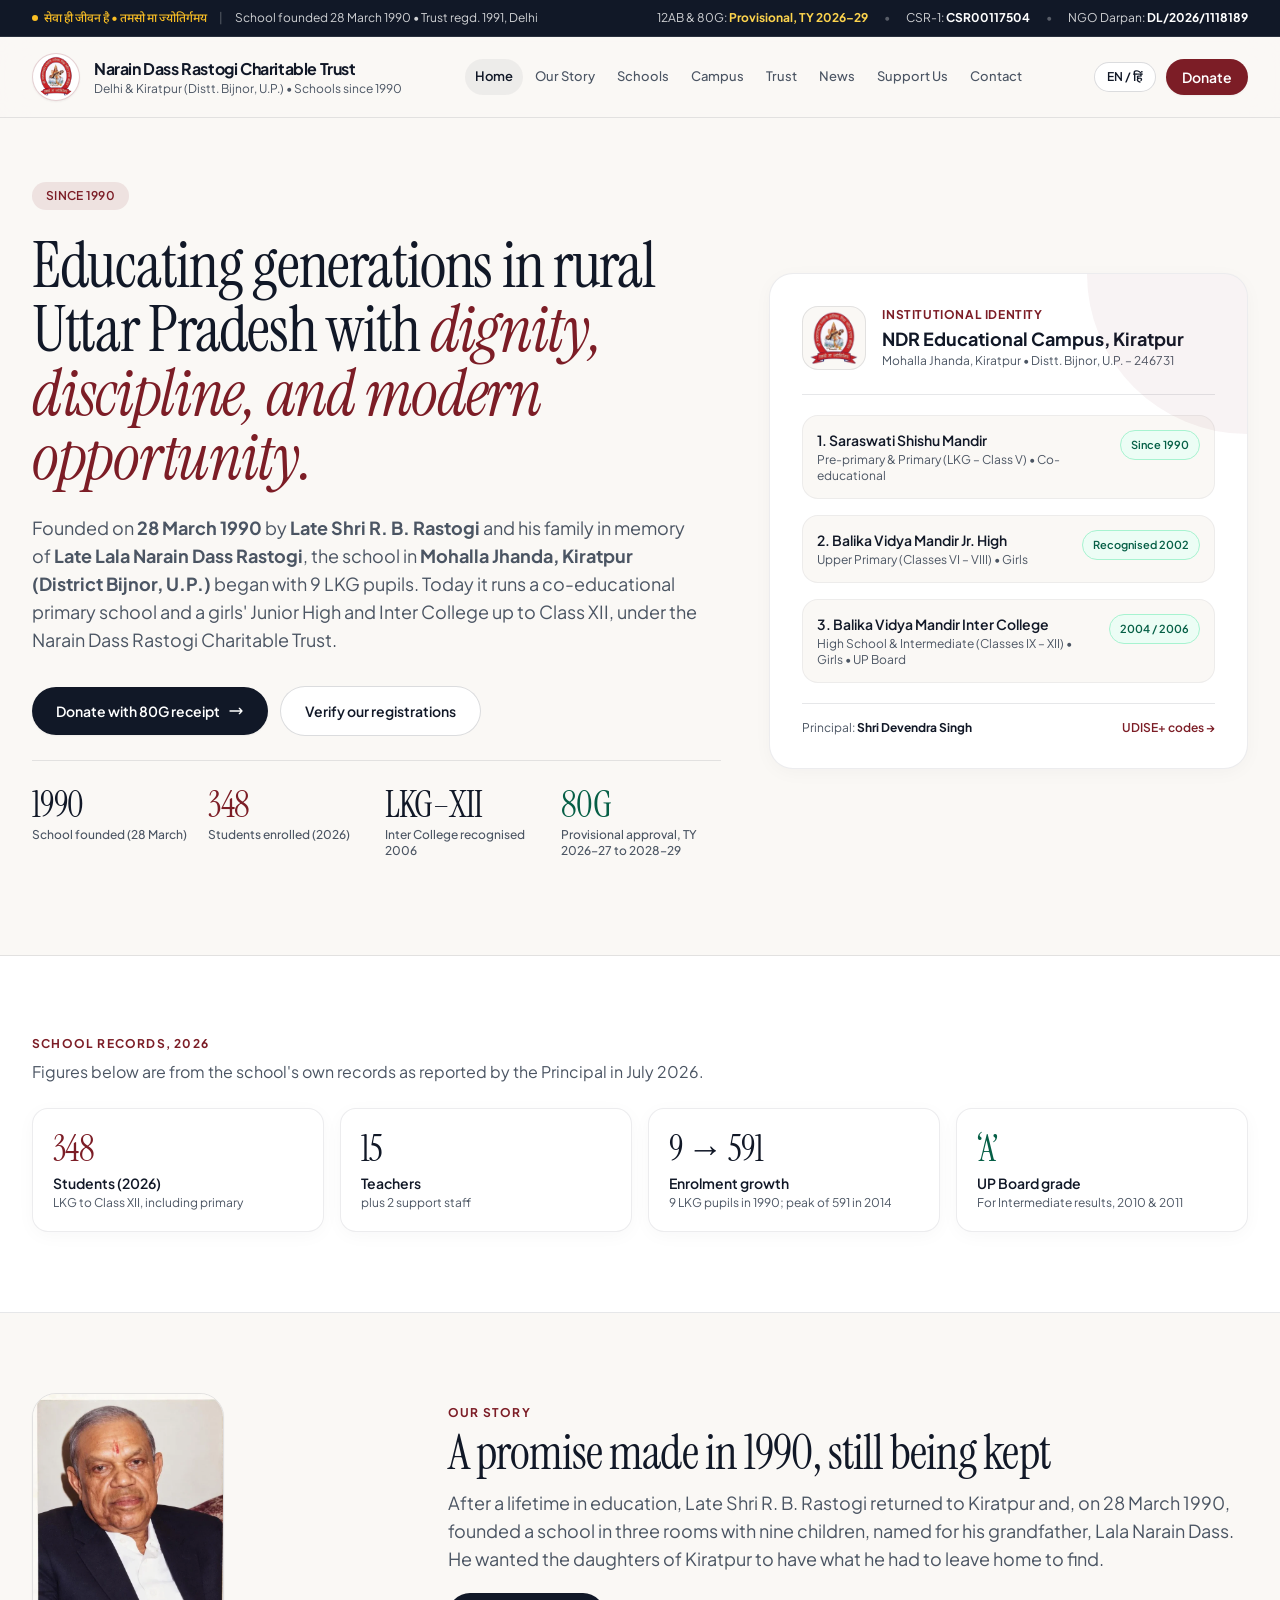
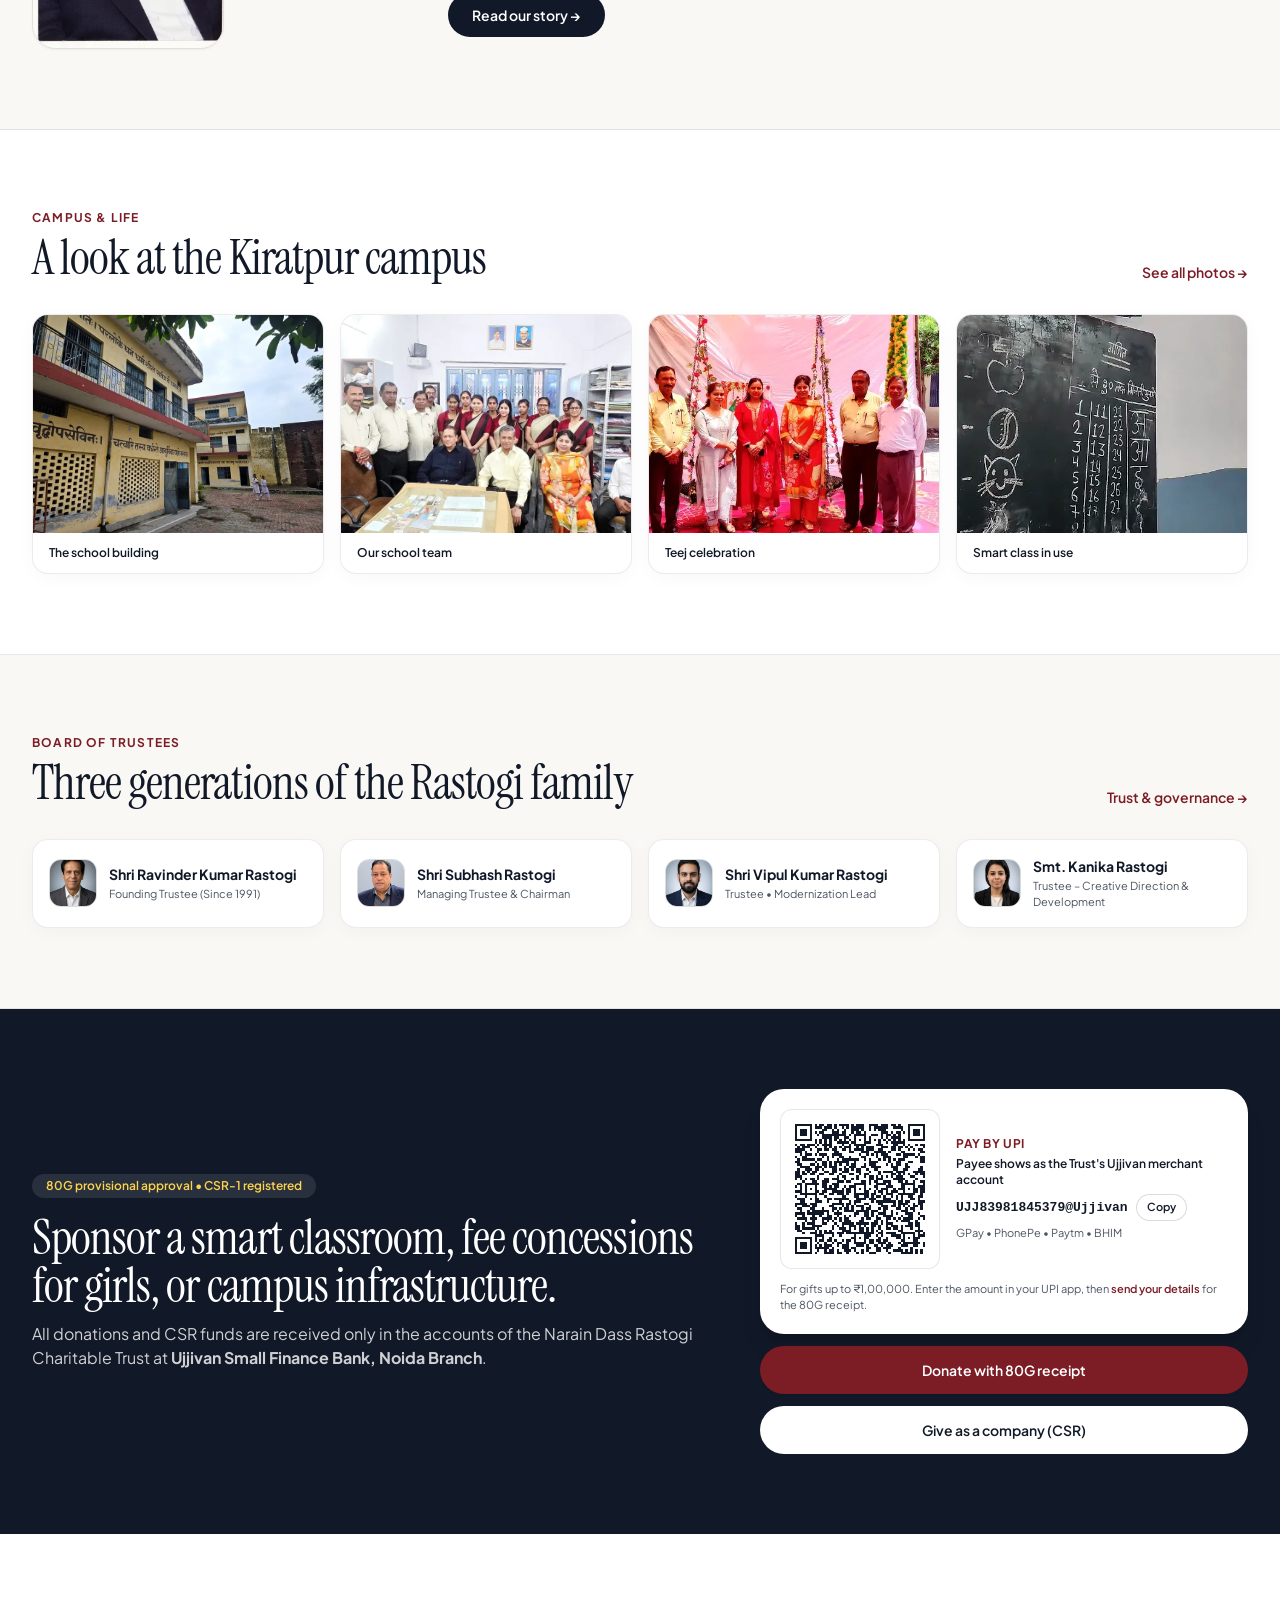
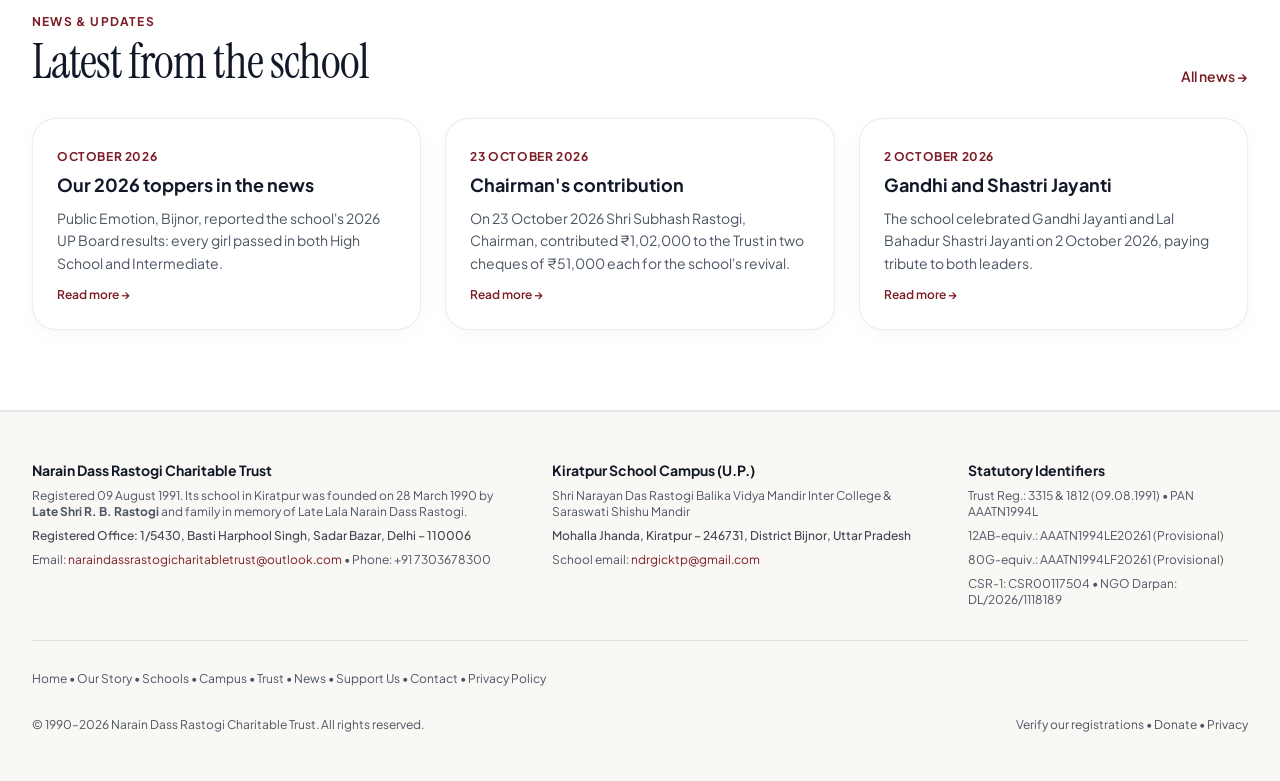
==== index.html @ 564f4ab5 "Donate: keep copy buttons on one line" ====
<!DOCTYPE html>
<html lang="en" class="scroll-smooth">
<head>
  <meta charset="UTF-8" />
  <meta name="viewport" content="width=device-width, initial-scale=1.0" />
  <title>Narain Dass Rastogi Charitable Trust | NDR Schools, Kiratpur (since 1990)</title>
  <meta name="description" content="Narain Dass Rastogi Charitable Trust (Delhi, regd. 1991) runs the NDR schools in Mohalla Jhanda, Kiratpur (कीरतपुर / किरतपुर), District Bijnor (बिजनौर), U.P.: a co-educational primary school and a girls&#x27; Junior High and girls&#x27; inter college (Classes IX–XII). Founded 28 March 1990." />
  <link rel="canonical" href="https://narain-dass-rastogi-trust.vercel.app/" />
  <meta property="og:type" content="website" />
  <meta property="og:url" content="https://narain-dass-rastogi-trust.vercel.app/" />
  <meta property="og:site_name" content="Narain Dass Rastogi Charitable Trust" />
  <meta property="og:title" content="Narain Dass Rastogi Charitable Trust | NDR Schools, Kiratpur (since 1990)" />
  <meta property="og:description" content="Narain Dass Rastogi Charitable Trust (Delhi, regd. 1991) runs the NDR schools in Mohalla Jhanda, Kiratpur (कीरतपुर / किरतपुर), District Bijnor (बिजनौर), U.P.: a co-educational primary school and a girls&#x27; Junior High and girls&#x27; inter college (Classes IX–XII). Founded 28 March 1990." />
  <meta property="og:image" content="https://narain-dass-rastogi-trust.vercel.app/images/campus/campus-building.webp" />
  <meta property="og:image:alt" content="School building of the NDR schools in Mohalla Jhanda, Kiratpur" />
  <meta property="og:locale" content="en_IN" />
  <meta property="og:locale:alternate" content="hi_IN" />
  <meta name="twitter:card" content="summary_large_image" />
  <link rel="icon" type="image/png" href="/favicon.png" />
  <link rel="preconnect" href="https://fonts.googleapis.com" />
  <link rel="preconnect" href="https://fonts.gstatic.com" crossorigin />
  <link href="https://fonts.googleapis.com/css2?family=Instrument+Serif:ital@0;1&family=Plus+Jakarta+Sans:wght@400;500;600;700;800&family=Noto+Sans+Devanagari:wght@400;500;600;700&display=swap" rel="stylesheet" />
  <script>
    (function () {
      var map = { '#heritage': '/story', '#schools': '/schools', '#faculty': '/schools#faculty', '#campus': '/campus',
        '#governance': '/trust', '#leadership': '/trust', '#compliance': '/trust#compliance', '#verify': '/trust#verify',
        '#partner': '/support#partner', '#donate': '/support#donate', '#benefactors': '/support#benefactors' };
      var to = map[location.hash];
      if (to) location.replace(to);
    })();
  </script>
  <script type="application/ld+json">
{
  "@context": "https://schema.org",
  "@graph": [
    {
      "@type": "NGO",
      "@id": "https://narain-dass-rastogi-trust.vercel.app/#trust",
      "name": "Narain Dass Rastogi Charitable Trust",
      "alternateName": "श्री नारायण दास रस्तोगी चैरिटेबल ट्रस्ट",
      "url": "https://narain-dass-rastogi-trust.vercel.app/",
      "logo": "https://narain-dass-rastogi-trust.vercel.app/images/brand/school-crest-badge-256.png",
      "image": "https://narain-dass-rastogi-trust.vercel.app/images/campus/campus-building.webp",
      "description": "Public charitable trust registered in Delhi in 1991 that runs the NDR schools in Mohalla Jhanda, Kiratpur, District Bijnor, Uttar Pradesh.",
      "foundingDate": "1991",
      "founder": {
        "@type": "Person",
        "name": "Late Shri R. B. Rastogi"
      },
      "email": "naraindassrastogicharitabletrust@outlook.com",
      "taxID": "AAATN1994L",
      "address": {
        "@type": "PostalAddress",
        "streetAddress": "1/5430, Basti Harphool Singh, Sadar Bazar",
        "addressLocality": "Delhi",
        "postalCode": "110006",
        "addressCountry": "IN"
      },
      "identifier": [
        {
          "@type": "PropertyValue",
          "propertyID": "NGO Darpan Unique ID",
          "value": "DL/2026/1118189"
        },
        {
          "@type": "PropertyValue",
          "propertyID": "MCA CSR-1 Registration",
          "value": "CSR00117504"
        },
        {
          "@type": "PropertyValue",
          "propertyID": "Income-tax provisional registration u/s 332(8), Income-tax Act 2025 (12AB-equivalent)",
          "value": "AAATN1994LE20261"
        },
        {
          "@type": "PropertyValue",
          "propertyID": "Income-tax provisional approval u/s 354(4), Income-tax Act 2025 (80G-equivalent)",
          "value": "AAATN1994LF20261"
        }
      ],
      "subOrganization": {
        "@id": "https://narain-dass-rastogi-trust.vercel.app/#school"
      }
    },
    {
      "@type": "EducationalOrganization",
      "@id": "https://narain-dass-rastogi-trust.vercel.app/#school",
      "name": "Shri Narayan Das Rastogi Balika Vidya Mandir Inter College",
      "alternateName": [
        "Narayan Das Rastogi Saraswati Shishu Mandir",
        "Sri Narayan Das Rastogi Balika Vidya Mandir J.H. School",
        "NDR Girls Inter College Kiratpur"
      ],
      "url": "https://narain-dass-rastogi-trust.vercel.app/",
      "image": "https://narain-dass-rastogi-trust.vercel.app/images/campus/campus-building.webp",
      "foundingDate": "1990-03-28",
      "email": "ndrgicktp@gmail.com",
      "address": {
        "@type": "PostalAddress",
        "streetAddress": "Mohalla Jhanda",
        "addressLocality": "Kiratpur",
        "addressRegion": "Uttar Pradesh",
        "postalCode": "246731",
        "addressCountry": "IN"
      },
      "employee": {
        "@type": "Person",
        "name": "Shri Devendra Singh",
        "jobTitle": "Principal"
      },
      "identifier": [
        {
          "@type": "PropertyValue",
          "propertyID": "UDISE+ (Primary)",
          "value": "09030704709"
        },
        {
          "@type": "PropertyValue",
          "propertyID": "UDISE+ (Junior High)",
          "value": "09030704734"
        },
        {
          "@type": "PropertyValue",
          "propertyID": "UDISE+ (Inter College)",
          "value": "09030704754"
        }
      ],
      "parentOrganization": {
        "@id": "https://narain-dass-rastogi-trust.vercel.app/#trust"
      }
    },
    {
      "@type": "School",
      "@id": "https://narain-dass-rastogi-trust.vercel.app/schools#primary",
      "name": "Shri Narayan Das Rastogi Saraswati Shishu Mandir",
      "alternateName": "Narayan Das Rastogi Sarswati Shishu Mandir",
      "description": "Pre-primary and primary (LKG–Class V), co-educational.",
      "url": "https://narain-dass-rastogi-trust.vercel.app/schools",
      "address": {
        "@type": "PostalAddress",
        "streetAddress": "Mohalla Jhanda",
        "addressLocality": "Kiratpur",
        "addressRegion": "Uttar Pradesh",
        "postalCode": "246731",
        "addressCountry": "IN"
      },
      "identifier": {
        "@type": "PropertyValue",
        "propertyID": "UDISE+",
        "value": "09030704709"
      },
      "parentOrganization": {
        "@id": "https://narain-dass-rastogi-trust.vercel.app/#trust"
      }
    },
    {
      "@type": "School",
      "@id": "https://narain-dass-rastogi-trust.vercel.app/schools#junior-high",
      "name": "Shri Narayan Das Rastogi Balika Vidya Mandir Jr. High",
      "alternateName": "Sri Narayan Das Rastogi Balika Vidya Mandir J.H. School",
      "description": "Upper primary (Classes VI–VIII), girls.",
      "url": "https://narain-dass-rastogi-trust.vercel.app/schools",
      "address": {
        "@type": "PostalAddress",
        "streetAddress": "Mohalla Jhanda",
        "addressLocality": "Kiratpur",
        "addressRegion": "Uttar Pradesh",
        "postalCode": "246731",
        "addressCountry": "IN"
      },
      "identifier": {
        "@type": "PropertyValue",
        "propertyID": "UDISE+",
        "value": "09030704734"
      },
      "parentOrganization": {
        "@id": "https://narain-dass-rastogi-trust.vercel.app/#trust"
      }
    },
    {
      "@type": "School",
      "@id": "https://narain-dass-rastogi-trust.vercel.app/schools#inter-college",
      "name": "Shri Narayan Das Rastogi Balika Vidya Mandir Inter College",
      "alternateName": "Shri Narayan Das Rastogi Balika Vidhya Mandir Inter College",
      "description": "High School and Intermediate (Classes IX–XII), girls, UP Board.",
      "url": "https://narain-dass-rastogi-trust.vercel.app/schools",
      "address": {
        "@type": "PostalAddress",
        "streetAddress": "Mohalla Jhanda",
        "addressLocality": "Kiratpur",
        "addressRegion": "Uttar Pradesh",
        "postalCode": "246731",
        "addressCountry": "IN"
      },
      "identifier": {
        "@type": "PropertyValue",
        "propertyID": "UDISE+",
        "value": "09030704754"
      },
      "parentOrganization": {
        "@id": "https://narain-dass-rastogi-trust.vercel.app/#trust"
      }
    }
  ]
}
  </script>
  <script>
    (function () {
      try {
        if (localStorage.getItem('ndr-lang') === 'hi') {
          document.documentElement.classList.add('lang-hi');
          document.documentElement.setAttribute('lang', 'hi');
        }
      } catch (e) {}
    })();
  </script>
  <link rel="stylesheet" href="/assets/site.css?v=da82a681" />
</head>
<body class="selection:bg-crimson selection:text-white">

  <!-- Top Institutional Bar -->
  <div class="bg-ink text-white/90 text-xs border-b border-white/10">
    <div class="max-w-7xl mx-auto px-4 sm:px-6 lg:px-8 h-9 flex items-center justify-between">
      <div class="flex items-center gap-3 overflow-x-auto whitespace-nowrap">
        <span class="inline-flex items-center gap-1.5 text-amber-400 font-medium">
          <span class="w-1.5 h-1.5 rounded-full bg-amber-400"></span>
          सेवा ही जीवन है • तमसो मा ज्योतिर्गमय
        </span>
        <span class="text-white/30">|</span>
        <span class="text-white/80"><span data-lang="en">School founded 28 March 1990 • Trust regd. 1991, Delhi</span><span data-lang="hi">विद्यालय स्थापना 28 मार्च 1990 • ट्रस्ट पंजीकरण 1991, दिल्ली</span></span>
      </div>
      <div class="hidden md:flex items-center gap-4 text-white/80 whitespace-nowrap">
        <span>12AB &amp; 80G: <strong class="text-amber-300"><span data-lang="en">Provisional, TY 2026–29</span><span data-lang="hi">अस्थायी, कर वर्ष 2026–29</span></strong></span>
        <span class="text-white/30">•</span>
        <span>CSR-1: <strong class="text-white">CSR00117504</strong></span>
        <span class="text-white/30 hidden lg:inline">•</span>
        <span class="hidden lg:inline">NGO Darpan: <strong class="text-white">DL/2026/1118189</strong></span>
      </div>
    </div>
  </div>

  <!-- Sticky Modern Header -->
  <header class="sticky top-0 z-40 glass-nav border-b border-ink/10">
    <div class="max-w-7xl mx-auto px-3 sm:px-6 lg:px-8 h-20 flex items-center justify-between gap-2 sm:gap-4">
      <a href="/" class="flex items-center gap-2.5 sm:gap-3.5 group min-w-0">
        <img src="/images/brand/school-crest-badge-256.png" alt="Narain Dass Rastogi Charitable Trust emblem" width="48" height="48" class="w-10 h-10 sm:w-12 sm:h-12 rounded-full object-contain bg-white p-0.5 border border-crimson/20 shadow-sm flex-shrink-0" />
        <div class="min-w-0">
          <div class="text-base sm:text-lg xl:text-base font-bold tracking-tight text-ink truncate" data-lang="en">Narain Dass Rastogi Charitable Trust</div>
          <div class="text-base sm:text-lg xl:text-base font-bold tracking-tight text-ink truncate" data-lang="hi">श्री नारायण दास रस्तोगी चैरिटेबल ट्रस्ट</div>
          <div class="text-xs text-slate truncate"><span data-lang="en">Delhi &amp; Kiratpur (Distt. Bijnor, U.P.) • Schools since 1990</span><span data-lang="hi">दिल्ली व कीरतपुर (जिला बिजनौर, उ.प्र.) • विद्यालय 1990 से</span></div>
        </div>
      </a>

      <nav class="hidden xl:flex items-center gap-0.5 text-[13px] font-medium text-slate" aria-label="Main">
        <a href="/" aria-current="page" class="px-2.5 py-2 rounded-full transition whitespace-nowrap bg-ink/5 text-ink font-semibold"><span data-lang="en">Home</span><span data-lang="hi">होम</span></a>
        <a href="/story" class="px-2.5 py-2 rounded-full transition whitespace-nowrap hover:bg-ink/5 hover:text-ink"><span data-lang="en">Our Story</span><span data-lang="hi">हमारी कहानी</span></a>
        <a href="/schools" class="px-2.5 py-2 rounded-full transition whitespace-nowrap hover:bg-ink/5 hover:text-ink"><span data-lang="en">Schools</span><span data-lang="hi">विद्यालय</span></a>
        <a href="/campus" class="px-2.5 py-2 rounded-full transition whitespace-nowrap hover:bg-ink/5 hover:text-ink"><span data-lang="en">Campus</span><span data-lang="hi">परिसर</span></a>
        <a href="/trust" class="px-2.5 py-2 rounded-full transition whitespace-nowrap hover:bg-ink/5 hover:text-ink"><span data-lang="en">Trust</span><span data-lang="hi">ट्रस्ट</span></a>
        <a href="/news" class="px-2.5 py-2 rounded-full transition whitespace-nowrap hover:bg-ink/5 hover:text-ink"><span data-lang="en">News</span><span data-lang="hi">समाचार</span></a>
        <a href="/support" class="px-2.5 py-2 rounded-full transition whitespace-nowrap hover:bg-ink/5 hover:text-ink"><span data-lang="en">Support Us</span><span data-lang="hi">सहयोग करें</span></a>
        <a href="/contact" class="px-2.5 py-2 rounded-full transition whitespace-nowrap hover:bg-ink/5 hover:text-ink"><span data-lang="en">Contact</span><span data-lang="hi">संपर्क</span></a>
      </nav>

      <div class="flex items-center gap-1.5 sm:gap-2.5 flex-shrink-0">
        <button type="button" onclick="toggleLanguage()" id="langToggleBtn" aria-pressed="false" aria-label="Switch language / भाषा बदलें" class="px-2.5 sm:px-3 py-1.5 rounded-full text-xs font-semibold border border-ink/15 bg-white hover:bg-sand transition text-ink">
          EN / हिं
        </button>
        <button type="button" onclick="openDossierModal('General CSR & Statutory Dossier')" class="hidden sm:inline-flex xl:hidden items-center gap-1.5 px-4 py-2 rounded-full text-xs font-semibold border border-crimson/25 text-crimson bg-crimson/5 hover:bg-crimson/10 transition">
          <span data-lang="en">Request Dossier</span><span data-lang="hi">दस्तावेज़ मँगाएँ</span>
        </button>
        <a href="/support#donate" class="inline-flex items-center gap-1.5 px-3 sm:px-4 py-2 rounded-full text-xs sm:text-sm font-semibold bg-crimson text-white hover:bg-crimsonDark transition shadow-sm whitespace-nowrap">
          <span data-lang="en">Donate</span><span data-lang="hi">दान करें</span>
        </a>
        <button type="button" id="menuBtn" class="xl:hidden inline-flex items-center justify-center w-11 h-11 rounded-full border border-ink/15 bg-white text-ink hover:bg-sand transition" aria-expanded="false" aria-controls="mobileMenu" aria-label="Open menu">
          <svg id="menuIconOpen" class="w-5 h-5" fill="none" stroke="currentColor" stroke-width="2" viewBox="0 0 24 24" aria-hidden="true"><path stroke-linecap="round" d="M4 7h16M4 12h16M4 17h16"/></svg>
          <svg id="menuIconClose" class="w-5 h-5 hidden" fill="none" stroke="currentColor" stroke-width="2" viewBox="0 0 24 24" aria-hidden="true"><path stroke-linecap="round" d="M6 6l12 12M18 6L6 18"/></svg>
        </button>
      </div>
    </div>

    <!-- Mobile / tablet navigation (below xl) -->
    <div id="mobileMenu" class="xl:hidden hidden absolute inset-x-0 top-full bg-ivory border-b border-ink/10 shadow-lg max-h-[calc(100vh-5rem)] overflow-y-auto">
      <nav class="max-w-7xl mx-auto px-3 sm:px-6 lg:px-8 py-3 grid sm:grid-cols-2 gap-1 text-sm font-semibold text-ink" aria-label="Site pages">
        <a href="/" aria-current="page" class="flex items-center px-4 rounded-xl hover:bg-sand focus:bg-sand focus:outline-none bg-sand text-crimson"><span data-lang="en">Home</span><span data-lang="hi">होम</span></a>
        <a href="/story" class="flex items-center px-4 rounded-xl hover:bg-sand focus:bg-sand focus:outline-none "><span data-lang="en">Our Story</span><span data-lang="hi">हमारी कहानी</span></a>
        <a href="/schools" class="flex items-center px-4 rounded-xl hover:bg-sand focus:bg-sand focus:outline-none "><span data-lang="en">Schools</span><span data-lang="hi">विद्यालय</span></a>
        <a href="/campus" class="flex items-center px-4 rounded-xl hover:bg-sand focus:bg-sand focus:outline-none "><span data-lang="en">Campus</span><span data-lang="hi">परिसर</span></a>
        <a href="/trust" class="flex items-center px-4 rounded-xl hover:bg-sand focus:bg-sand focus:outline-none "><span data-lang="en">Trust</span><span data-lang="hi">ट्रस्ट</span></a>
        <a href="/news" class="flex items-center px-4 rounded-xl hover:bg-sand focus:bg-sand focus:outline-none "><span data-lang="en">News</span><span data-lang="hi">समाचार</span></a>
        <a href="/support" class="flex items-center px-4 rounded-xl hover:bg-sand focus:bg-sand focus:outline-none "><span data-lang="en">Support Us</span><span data-lang="hi">सहयोग करें</span></a>
        <a href="/contact" class="flex items-center px-4 rounded-xl hover:bg-sand focus:bg-sand focus:outline-none "><span data-lang="en">Contact</span><span data-lang="hi">संपर्क</span></a>
        <a href="/support#donate" class="flex items-center px-4 rounded-xl hover:bg-sand focus:bg-sand focus:outline-none text-crimson"><span data-lang="en">Donate</span><span data-lang="hi">दान करें</span></a>
        <button type="button" onclick="closeMobileMenu(); openDossierModal('General CSR & Statutory Dossier')" class="sm:hidden flex items-center px-4 mt-1 rounded-xl border border-crimson/25 text-crimson bg-crimson/5 hover:bg-crimson/10 text-left"><span data-lang="en">Request Dossier</span><span data-lang="hi">दस्तावेज़ मँगाएँ</span></button>
      </nav>
    </div>
  </header>

  <main id="top">
    <!-- Hero -->
    <section class="relative overflow-hidden pt-10 pb-16 lg:pt-16 lg:pb-24 border-b border-ink/10">
      <div class="max-w-7xl mx-auto px-4 sm:px-6 lg:px-8">
        <div class="grid lg:grid-cols-12 gap-10 lg:gap-12 items-center">
          <div class="lg:col-span-7 space-y-6">
            <div class="inline-flex flex-wrap items-center gap-2 px-3.5 py-1.5 rounded-full bg-crimson/10 text-crimson text-xs font-semibold tracking-wide uppercase">
              <span><span data-lang="en">Since 1990</span><span data-lang="hi">1990 से</span></span>
            </div>

            <h1 class="serif-display text-4xl sm:text-6xl lg:text-[64px] leading-[1.06] text-ink font-normal" data-lang="en">
              Educating generations in rural Uttar Pradesh with <span class="italic text-crimson">dignity, discipline, and modern opportunity.</span>
            </h1>
            <h1 class="serif-display text-4xl sm:text-5xl lg:text-[56px] leading-[1.15] text-ink font-normal" data-lang="hi">
              ग्रामीण उत्तर प्रदेश में <span class="text-crimson font-semibold">शिक्षा, संस्कार और आधुनिक अवसरों</span> का 1990 से संकल्प।
            </h1>

            <p class="text-base sm:text-lg text-slate leading-relaxed max-w-2xl" data-lang="en">
              Founded on <strong>28 March 1990</strong> by <strong>Late Shri R. B. Rastogi</strong> and his family in memory of <strong>Late Lala Narain Dass Rastogi</strong>, the school in <strong>Mohalla Jhanda, Kiratpur (District Bijnor, U.P.)</strong> began with 9 LKG pupils. Today it runs a co-educational primary school and a girls' Junior High and Inter College up to Class XII, under the Narain Dass Rastogi Charitable Trust.
            </p>
            <p class="text-base sm:text-lg text-slate leading-relaxed max-w-2xl" data-lang="hi">
              <strong>स्व. लाला नारायण दास रस्तोगी</strong> की पुण्य स्मृति में <strong>स्व. श्री आर. बी. रस्तोगी</strong> एवं परिवार द्वारा 28 मार्च 1990 को स्थापित यह विद्यालय मोहल्ला झण्डा, कीरतपुर (जिला बिजनौर) में मात्र 9 शिशुओं से आरम्भ हुआ। आज यहाँ प्राथमिक विद्यालय तथा कक्षा 12 तक बालिका जूनियर हाईस्कूल एवं इण्टर कॉलेज संचालित हैं।
            </p>

            <div class="flex flex-wrap items-center gap-3 pt-2">
              <a href="/support#donate" class="inline-flex items-center gap-2 px-6 py-3.5 rounded-full bg-ink text-white text-sm font-semibold hover:bg-ink/90 transition shadow-sm">
                <span data-lang="en">Donate with 80G receipt</span><span data-lang="hi">80G रसीद के साथ दान करें</span>
                <svg class="w-4 h-4" fill="none" stroke="currentColor" stroke-width="2" viewBox="0 0 24 24"><path stroke-linecap="round" stroke-linejoin="round" d="M17 8l4 4m0 0l-4 4m4-4H3"/></svg>
              </a>
              <a href="/trust#verify" class="inline-flex items-center gap-2 px-6 py-3.5 rounded-full bg-white text-ink border border-ink/15 text-sm font-semibold hover:bg-sand transition">
                <span data-lang="en">Verify our registrations</span><span data-lang="hi">हमारे पंजीकरण जाँचें</span>
              </a>
            </div>

            <div class="grid grid-cols-2 sm:grid-cols-4 gap-4 pt-6 border-t border-ink/10">
              <div>
                <div class="serif-display text-3xl sm:text-4xl text-ink">1990</div>
                <div class="text-xs text-slate font-medium mt-0.5"><span data-lang="en">School founded (28 March)</span><span data-lang="hi">विद्यालय स्थापना (28 मार्च)</span></div>
              </div>
              <div>
                <div class="serif-display text-3xl sm:text-4xl text-crimson">348</div>
                <div class="text-xs text-slate font-medium mt-0.5"><span data-lang="en">Students enrolled (2026)</span><span data-lang="hi">नामांकित विद्यार्थी (2026)</span></div>
              </div>
              <div>
                <div class="serif-display text-3xl sm:text-4xl text-ink">LKG–XII</div>
                <div class="text-xs text-slate font-medium mt-0.5"><span data-lang="en">Inter College recognised 2006</span><span data-lang="hi">इण्टर कॉलेज मान्यता 2006</span></div>
              </div>
              <div>
                <div class="serif-display text-3xl sm:text-4xl text-forest">80G</div>
                <div class="text-xs text-slate font-medium mt-0.5"><span data-lang="en">Provisional approval, TY 2026–27 to 2028–29</span><span data-lang="hi">अस्थायी स्वीकृति, कर वर्ष 2026–27 से 2028–29</span></div>
              </div>
            </div>
          </div>

          <div class="lg:col-span-5">
            <div class="bento-card rounded-3xl p-6 sm:p-8 bg-white relative overflow-hidden">
              <div class="absolute top-0 right-0 w-40 h-40 bg-crimson/5 rounded-bl-full pointer-events-none"></div>
              <div class="flex items-center gap-4 pb-6 border-b border-ink/10">
                <img src="/images/brand/school-crest-badge-256.png" alt="School crest with Saraswati emblem" class="w-16 h-16 rounded-2xl object-contain border border-ink/10 p-1 bg-ivory" />
                <div>
                  <div class="text-xs font-bold uppercase tracking-wider text-crimson"><span data-lang="en">Institutional Identity</span><span data-lang="hi">संस्था परिचय</span></div>
                  <h2 class="text-lg font-bold text-ink mt-0.5"><span data-lang="en">NDR Educational Campus, Kiratpur</span><span data-lang="hi">NDR शैक्षिक परिसर, कीरतपुर</span></h2>
                  <p class="text-xs text-slate">Mohalla Jhanda, Kiratpur • Distt. Bijnor, U.P. – 246731</p>
                </div>
              </div>

              <div class="space-y-4 py-5 text-sm">
                <div class="p-3.5 rounded-2xl bg-ivory border border-ink/5 flex items-start justify-between gap-3">
                  <div>
                    <div class="font-semibold text-ink">1. Saraswati Shishu Mandir</div>
                    <div class="text-xs text-slate mt-0.5"><span data-lang="en">Pre-primary &amp; Primary (LKG – Class V) • Co-educational</span><span data-lang="hi">पूर्व-प्राथमिक एवं प्राथमिक (LKG – कक्षा V) • सह-शिक्षा</span></div>
                  </div>
                  <span class="px-2.5 py-1 rounded-full text-[11px] font-semibold bg-emerald-50 text-emerald-800 border border-emerald-200 whitespace-nowrap"><span data-lang="en">Since 1990</span><span data-lang="hi">1990 से</span></span>
                </div>

                <div class="p-3.5 rounded-2xl bg-ivory border border-ink/5 flex items-start justify-between gap-3">
                  <div>
                    <div class="font-semibold text-ink">2. Balika Vidya Mandir Jr. High</div>
                    <div class="text-xs text-slate mt-0.5"><span data-lang="en">Upper Primary (Classes VI – VIII) • Girls</span><span data-lang="hi">उच्च प्राथमिक (कक्षा VI – VIII) • बालिकाएँ</span></div>
                  </div>
                  <span class="px-2.5 py-1 rounded-full text-[11px] font-semibold bg-emerald-50 text-emerald-800 border border-emerald-200 whitespace-nowrap"><span data-lang="en">Recognised 2002</span><span data-lang="hi">मान्यता 2002</span></span>
                </div>

                <div class="p-3.5 rounded-2xl bg-ivory border border-ink/5 flex items-start justify-between gap-3">
                  <div>
                    <div class="font-semibold text-ink">3. Balika Vidya Mandir Inter College</div>
                    <div class="text-xs text-slate mt-0.5"><span data-lang="en">High School &amp; Intermediate (Classes IX – XII) • Girls • UP Board</span><span data-lang="hi">हाईस्कूल एवं इण्टरमीडिएट (कक्षा IX – XII) • बालिकाएँ • यूपी बोर्ड</span></div>
                  </div>
                  <span class="px-2.5 py-1 rounded-full text-[11px] font-semibold bg-emerald-50 text-emerald-800 border border-emerald-200 whitespace-nowrap">2004 / 2006</span>
                </div>
              </div>

              <div class="pt-4 border-t border-ink/10 flex items-center justify-between text-xs text-slate gap-3">
                <span><span data-lang="en">Principal: <strong class="text-ink">Shri Devendra Singh</strong></span><span data-lang="hi">प्रधानाचार्य: <strong class="text-ink">श्री देवेन्द्र सिंह</strong></span></span>
                <a href="/trust#verify" class="text-crimson font-semibold hover:underline whitespace-nowrap"><span data-lang="en">UDISE+ codes →</span><span data-lang="hi">UDISE+ कोड →</span></a>
              </div>
            </div>
          </div>
        </div>
      </div>
    </section>

    <!-- Key stats -->
    <section id="impact" class="py-14 lg:py-20 bg-white border-b border-ink/10">
      <div class="max-w-7xl mx-auto px-4 sm:px-6 lg:px-8">
        <div class="max-w-3xl">
          <div class="text-xs font-bold uppercase tracking-widest text-crimson"><span data-lang="en">School records, 2026</span><span data-lang="hi">विद्यालय रिकॉर्ड, 2026</span></div>
          <p class="text-slate mt-2 text-sm sm:text-base">
            <span data-lang="en">Figures below are from the school's own records as reported by the Principal in July 2026.</span><span data-lang="hi">नीचे दिए आँकड़े विद्यालय के अपने रिकॉर्ड से हैं, जैसा प्रधानाचार्य ने जुलाई 2026 में बताया।</span>
          </p>
        </div>

        <div class="grid grid-cols-2 lg:grid-cols-4 gap-4 mt-6">
          <div class="bento-card rounded-2xl p-5">
            <div class="serif-display text-4xl text-crimson">348</div>
            <div class="text-sm font-semibold text-ink mt-1"><span data-lang="en">Students (2026)</span><span data-lang="hi">विद्यार्थी (2026)</span></div>
            <div class="text-xs text-slate mt-0.5"><span data-lang="en">LKG to Class XII, including primary</span><span data-lang="hi">LKG से कक्षा XII तक, प्राथमिक सहित</span></div>
          </div>
          <div class="bento-card rounded-2xl p-5">
            <div class="serif-display text-4xl text-ink">15</div>
            <div class="text-sm font-semibold text-ink mt-1"><span data-lang="en">Teachers</span><span data-lang="hi">शिक्षक</span></div>
            <div class="text-xs text-slate mt-0.5"><span data-lang="en">plus 2 support staff</span><span data-lang="hi">साथ में 2 सहायक कर्मचारी</span></div>
          </div>
          <div class="bento-card rounded-2xl p-5">
            <div class="serif-display text-4xl text-ink">9 → 591</div>
            <div class="text-sm font-semibold text-ink mt-1"><span data-lang="en">Enrolment growth</span><span data-lang="hi">नामांकन में वृद्धि</span></div>
            <div class="text-xs text-slate mt-0.5"><span data-lang="en">9 LKG pupils in 1990; peak of 591 in 2014</span><span data-lang="hi">1990 में LKG के 9 बच्चे; 2014 में सबसे अधिक 591</span></div>
          </div>
          <div class="bento-card rounded-2xl p-5">
            <div class="serif-display text-4xl text-forest">‘A’</div>
            <div class="text-sm font-semibold text-ink mt-1"><span data-lang="en">UP Board grade</span><span data-lang="hi">यूपी बोर्ड ग्रेड</span></div>
            <div class="text-xs text-slate mt-0.5"><span data-lang="en">For Intermediate results, 2010 &amp; 2011</span><span data-lang="hi">इण्टरमीडिएट परिणामों के लिए, 2010 व 2011</span></div>
          </div>
        </div>

      </div>
    </section>
    <!-- Story teaser -->
    <section class="py-14 lg:py-20 bg-ivory border-b border-ink/10">
      <div class="max-w-7xl mx-auto px-4 sm:px-6 lg:px-8 grid lg:grid-cols-12 gap-8 items-center">
        <div class="lg:col-span-4">
          <img src="/images/campus/founder-rb-rastogi.webp" width="600" height="800" loading="lazy" alt="Portrait of Late Shri R. B. (Ram Bahadur) Rastogi, founder" class="w-40 sm:w-48 aspect-[3/4] object-cover rounded-3xl border border-ink/10 shadow-sm" />
        </div>
        <div class="lg:col-span-8">
          <div class="text-xs font-bold uppercase tracking-widest text-crimson"><span data-lang="en">Our Story</span><span data-lang="hi">हमारी कहानी</span></div>
          <h2 class="serif-display text-3xl sm:text-5xl text-ink mt-2"><span data-lang="en">A promise made in 1990, still being kept</span><span data-lang="hi">1990 में लिया संकल्प, आज भी निभा रहे हैं</span></h2>
          <p class="text-slate mt-3 text-base sm:text-lg leading-relaxed"><span data-lang="en">After a lifetime in education, Late Shri R. B. Rastogi returned to Kiratpur and, on 28 March 1990, founded a school in three rooms with nine children, named for his grandfather, Lala Narain Dass. He wanted the daughters of Kiratpur to have what he had to leave home to find.</span><span data-lang="hi">शिक्षा को समर्पित जीवन के बाद स्व. श्री आर. बी. रस्तोगी कीरतपुर लौटे और 28 मार्च 1990 को तीन कमरों और नौ बच्चों के साथ विद्यालय की स्थापना की, जिसका नाम अपने दादा लाला नारायण दास के नाम पर रखा। वे चाहते थे कि कीरतपुर की बेटियों को वह शिक्षा यहीं मिले, जिसके लिए उन्हें स्वयं घर छोड़ना पड़ा था।</span></p>
          <a href="/story" class="mt-5 inline-flex items-center gap-2 px-6 py-3 rounded-full bg-ink text-white text-sm font-semibold hover:bg-ink/90 transition"><span data-lang="en">Read our story →</span><span data-lang="hi">हमारी कहानी पढ़ें →</span></a>
        </div>
      </div>
    </section>
    <!-- Featured photos -->
    <section class="py-14 lg:py-20 bg-white border-b border-ink/10">
      <div class="max-w-7xl mx-auto px-4 sm:px-6 lg:px-8">
        <div class="flex flex-col sm:flex-row sm:items-end justify-between gap-3">
          <div>
            <div class="text-xs font-bold uppercase tracking-widest text-crimson"><span data-lang="en">Campus &amp; Life</span><span data-lang="hi">परिसर एवं जीवन</span></div>
            <h2 class="serif-display text-3xl sm:text-5xl text-ink mt-2"><span data-lang="en">A look at the Kiratpur campus</span><span data-lang="hi">कीरतपुर परिसर की झलक</span></h2>
          </div>
          <a href="/campus" class="text-sm font-semibold text-crimson hover:underline"><span data-lang="en">See all photos →</span><span data-lang="hi">सभी फ़ोटो देखें →</span></a>
        </div>
        <div class="grid grid-cols-2 lg:grid-cols-4 gap-4 mt-8">
          <a href="/campus" class="group bento-card rounded-2xl overflow-hidden bg-white block">
            <img src="/images/campus/campus-building-800.webp" alt="Two-storey yellow school building in Mohalla Jhanda, Kiratpur" loading="lazy" class="w-full aspect-[4/3] object-cover" />
            <div class="px-4 py-3 text-xs font-semibold text-ink"><span data-lang="en">The school building</span><span data-lang="hi">विद्यालय भवन</span></div>
          </a>
          <a href="/campus" class="group bento-card rounded-2xl overflow-hidden bg-white block">
            <img src="/images/campus/staff-trustees-oct-2026-800.webp" alt="Teachers and staff of the school with members of the management, October 2026" loading="lazy" class="w-full aspect-[4/3] object-cover" />
            <div class="px-4 py-3 text-xs font-semibold text-ink"><span data-lang="en">Our school team</span><span data-lang="hi">हमारी विद्यालय टीम</span></div>
          </a>
          <a href="/campus" class="group bento-card rounded-2xl overflow-hidden bg-white block">
            <img src="/images/campus/teachers-teej-celebration-800.webp" alt="Teachers in festive dress beside a decorated swing at the school's Teej celebration" loading="lazy" class="w-full aspect-[4/3] object-cover" />
            <div class="px-4 py-3 text-xs font-semibold text-ink"><span data-lang="en">Teej celebration</span><span data-lang="hi">तीज उत्सव</span></div>
          </a>
          <a href="/campus" class="group bento-card rounded-2xl overflow-hidden bg-white block">
            <img src="/images/campus/smart-class-lesson.webp" alt="Smart TV mounted above the blackboard showing an alphabet lesson in a classroom" loading="lazy" class="w-full aspect-[4/3] object-cover" />
            <div class="px-4 py-3 text-xs font-semibold text-ink"><span data-lang="en">Smart class in use</span><span data-lang="hi">स्मार्ट क्लास में पढ़ाई</span></div>
          </a>
        </div>
      </div>
    </section>
    <!-- Trustees teaser -->
    <section class="py-14 lg:py-20 bg-ivory border-b border-ink/10">
      <div class="max-w-7xl mx-auto px-4 sm:px-6 lg:px-8">
        <div class="flex flex-col sm:flex-row sm:items-end justify-between gap-3">
          <div>
            <div class="text-xs font-bold uppercase tracking-widest text-crimson"><span data-lang="en">Board of Trustees</span><span data-lang="hi">न्यासी मंडल</span></div>
            <h2 class="serif-display text-3xl sm:text-5xl text-ink mt-2"><span data-lang="en">Three generations of the Rastogi family</span><span data-lang="hi">रस्तोगी परिवार की तीन पीढ़ियाँ</span></h2>
          </div>
          <a href="/trust" class="text-sm font-semibold text-crimson hover:underline"><span data-lang="en">Trust &amp; governance →</span><span data-lang="hi">ट्रस्ट एवं प्रबंधन →</span></a>
        </div>
        <div class="grid sm:grid-cols-2 lg:grid-cols-4 gap-4 mt-8">
          <div class="bento-card rounded-2xl p-4 bg-white flex items-center gap-3"><img src="/images/members/ravinder-rastogi.jpg" alt="Shri Ravinder Kumar Rastogi" loading="lazy" class="w-12 h-12 rounded-xl object-cover border border-ink/15 flex-shrink-0" /><div class="min-w-0"><div class="font-bold text-ink text-sm">Shri Ravinder Kumar Rastogi</div><div class="text-[11px] text-slate mt-0.5"><span data-lang="en">Founding Trustee (Since 1991)</span><span data-lang="hi">संस्थापक न्यासी (1991 से)</span></div></div></div>
          <div class="bento-card rounded-2xl p-4 bg-white flex items-center gap-3"><img src="/images/members/subhash-rastogi.jpg" alt="Shri Subhash Rastogi" loading="lazy" class="w-12 h-12 rounded-xl object-cover border border-ink/15 flex-shrink-0" /><div class="min-w-0"><div class="font-bold text-ink text-sm">Shri Subhash Rastogi</div><div class="text-[11px] text-slate mt-0.5"><span data-lang="en">Managing Trustee &amp; Chairman</span><span data-lang="hi">प्रबंध न्यासी एवं अध्यक्ष</span></div></div></div>
          <div class="bento-card rounded-2xl p-4 bg-white flex items-center gap-3"><img src="/images/members/vipul-kumar-rastogi.jpg" alt="Shri Vipul Kumar Rastogi" loading="lazy" class="w-12 h-12 rounded-xl object-cover border border-ink/15 flex-shrink-0" /><div class="min-w-0"><div class="font-bold text-ink text-sm">Shri Vipul Kumar Rastogi</div><div class="text-[11px] text-slate mt-0.5"><span data-lang="en">Trustee • Modernization Lead</span><span data-lang="hi">न्यासी • आधुनिकीकरण प्रमुख</span></div></div></div>
          <div class="bento-card rounded-2xl p-4 bg-white flex items-center gap-3"><img src="/images/members/kanika-rastogi.jpg" alt="Smt. Kanika Rastogi" loading="lazy" class="w-12 h-12 rounded-xl object-cover border border-ink/15 flex-shrink-0" /><div class="min-w-0"><div class="font-bold text-ink text-sm">Smt. Kanika Rastogi</div><div class="text-[11px] text-slate mt-0.5"><span data-lang="en">Trustee – Creative Direction &amp; Development</span><span data-lang="hi">ट्रस्टी – रचनात्मक दिशा एवं विकास</span></div></div></div>
        </div>
      </div>
    </section>
    <!-- Donate CTA -->
    <section class="py-14 lg:py-20 bg-ink text-white">
      <div class="max-w-7xl mx-auto px-4 sm:px-6 lg:px-8 grid lg:grid-cols-12 gap-8 items-center">
        <div class="lg:col-span-7">
          <span class="inline-flex items-center px-3.5 py-1 rounded-full text-xs font-semibold bg-white/10 text-amber-300"><span data-lang="en">80G provisional approval • CSR-1 registered</span><span data-lang="hi">80G अस्थायी स्वीकृति • CSR-1 पंजीकृत</span></span>
          <h2 class="serif-display text-3xl sm:text-5xl text-white mt-4"><span data-lang="en">Sponsor a smart classroom, fee concessions for girls, or campus infrastructure.</span><span data-lang="hi">स्मार्ट कक्षा, बालिकाओं की फीस में छूट या परिसर की सुविधाओं को प्रायोजित करें।</span></h2>
          <p class="text-white/80 mt-3 text-sm sm:text-base"><span data-lang="en">All donations and CSR funds are received only in the accounts of the Narain Dass Rastogi Charitable Trust at <strong>Ujjivan Small Finance Bank, Noida Branch</strong>.</span><span data-lang="hi">सभी दान और CSR राशि केवल नारायण दास रस्तोगी चैरिटेबल ट्रस्ट के <strong>Ujjivan Small Finance Bank, Noida Branch</strong> वाले खातों में ही ली जाती है।</span></p>
        </div>
        <div class="lg:col-span-5 flex flex-col gap-3">
          <div class="rounded-3xl p-5 bg-white text-ink shadow-xl">
            <div class="flex items-center gap-4">
              <img src="/images/payment/upi-qr.svg" width="128" height="128" alt="UPI QR code of the Trust's Ujjivan merchant account" class="w-32 h-32 sm:w-40 sm:h-40 flex-shrink-0 rounded-xl border border-ink/10 p-1 bg-white" />
              <div class="min-w-0">
                <div class="text-xs font-bold uppercase tracking-wider text-crimson"><span data-lang="en">Pay by UPI</span><span data-lang="hi">UPI से भुगतान</span></div>
                <p class="text-xs font-semibold text-ink mt-1"><span data-lang="en">Payee shows as the Trust's Ujjivan merchant account</span><span data-lang="hi">प्राप्तकर्ता के रूप में ट्रस्ट का Ujjivan मर्चेंट खाता दिखेगा</span></p>
                <div class="mt-1.5 flex flex-wrap items-center gap-2"><strong id="homeUpi" class="font-mono text-[13px] break-all">UJJ83981845379@Ujjivan</strong><button type="button" class="copy-btn px-2.5 py-1 rounded-full text-[11px] font-semibold border border-ink/15 bg-white hover:bg-sand" data-copy="homeUpi"><span data-lang="en">Copy</span><span data-lang="hi">कॉपी करें</span></button></div>
                <p class="text-[11px] text-slate mt-1">GPay • PhonePe • Paytm • BHIM</p>
              </div>
            </div>
            <a data-upi-pay hidden href="upi://pay?pa=UJJ83981845379@Ujjivan&amp;pn=ujjivan%20merchant&amp;mc=8398&amp;tn=&amp;am=&amp;cu=INR&amp;sign=utmkylWWjzhcKUGxRvxbA76KWHpF5jzmrAf+Dhb1TLhHvxlH0/GCGXtEoVBsJy1LuY4zlmXZue7MdpOTLmge/A==}" class="mt-3 block text-center w-full py-3 rounded-full bg-ink text-white text-sm font-semibold hover:bg-ink/90 transition"><span data-lang="en">Pay with UPI app</span><span data-lang="hi">UPI ऐप से भुगतान करें</span></a>
            <p class="text-[11px] text-slate mt-3"><span data-lang="en">For gifts up to ₹1,00,000. Enter the amount in your UPI app, then <a href="/support#donate" class="text-crimson font-semibold hover:underline">send your details</a> for the 80G receipt.</span><span data-lang="hi">₹1,00,000 तक के दान के लिए। राशि अपने UPI ऐप में भरें, फिर 80G रसीद के लिए <a href="/support#donate" class="text-crimson font-semibold hover:underline">अपना विवरण भेजें</a>।</span></p>
          </div>
          <a href="/support#donate" class="block text-center w-full py-3.5 px-5 rounded-full bg-crimson text-white text-sm font-semibold hover:bg-crimsonDark transition shadow-sm"><span data-lang="en">Donate with 80G receipt</span><span data-lang="hi">80G रसीद के साथ दान करें</span></a>
          <a href="/support#company" class="block text-center w-full py-3.5 px-5 rounded-full bg-white text-ink text-sm font-semibold hover:bg-sand transition"><span data-lang="en">Give as a company (CSR)</span><span data-lang="hi">कम्पनी के रूप में दें (CSR)</span></a>
        </div>
      </div>
    </section>
    <!-- Latest news -->
    <section class="py-14 lg:py-20 bg-white border-b border-ink/10">
      <div class="max-w-7xl mx-auto px-4 sm:px-6 lg:px-8">
        <div class="flex flex-col sm:flex-row sm:items-end justify-between gap-3">
          <div>
            <div class="text-xs font-bold uppercase tracking-widest text-crimson"><span data-lang="en">News &amp; Updates</span><span data-lang="hi">समाचार एवं अपडेट</span></div>
            <h2 class="serif-display text-3xl sm:text-5xl text-ink mt-2"><span data-lang="en">Latest from the school</span><span data-lang="hi">विद्यालय से ताज़ा ख़बरें</span></h2>
          </div>
          <a href="/news" class="text-sm font-semibold text-crimson hover:underline"><span data-lang="en">All news →</span><span data-lang="hi">सभी समाचार →</span></a>
        </div>
        <div class="grid md:grid-cols-3 gap-6 mt-8">
          <article class="bento-card rounded-3xl overflow-hidden bg-white flex flex-col" id="news-2026-10-27">
            
            <div class="p-6 flex-1">
              <time datetime="2026-10-27" class="text-xs font-bold uppercase tracking-wider text-crimson"><span data-lang="en">October 2026</span><span data-lang="hi">अक्टूबर 2026</span></time>
              <h3 class="text-lg font-bold text-ink mt-1"><span data-lang="en">Our 2026 toppers in the news</span><span data-lang="hi">समाचार में हमारी 2026 की टॉपर छात्राएँ</span></h3>
              <p class="text-sm text-slate mt-2 leading-relaxed"><span data-lang="en">Public Emotion, Bijnor, reported the school's 2026 UP Board results: every girl passed in both High School and Intermediate.</span><span data-lang="hi">पब्लिक इमोशन, बिजनौर ने विद्यालय के 2026 यूपी बोर्ड परिणाम प्रकाशित किए: हाईस्कूल और इण्टरमीडिएट दोनों में हर छात्रा उत्तीर्ण हुई।</span></p>
              <a href="/news#news-2026-10-27" class="mt-3 inline-block text-xs font-semibold text-crimson hover:underline"><span data-lang="en">Read more →</span><span data-lang="hi">और पढ़ें →</span></a>
            </div>
          </article>
<article class="bento-card rounded-3xl overflow-hidden bg-white flex flex-col" id="news-2026-10-23">
            
            <div class="p-6 flex-1">
              <time datetime="2026-10-23" class="text-xs font-bold uppercase tracking-wider text-crimson"><span data-lang="en">23 October 2026</span><span data-lang="hi">23 अक्टूबर 2026</span></time>
              <h3 class="text-lg font-bold text-ink mt-1"><span data-lang="en">Chairman's contribution</span><span data-lang="hi">अध्यक्ष का योगदान</span></h3>
              <p class="text-sm text-slate mt-2 leading-relaxed"><span data-lang="en">On 23 October 2026 Shri Subhash Rastogi, Chairman, contributed ₹1,02,000 to the Trust in two cheques of ₹51,000 each for the school's revival.</span><span data-lang="hi">23 अक्टूबर 2026 को अध्यक्ष श्री सुभाष रस्तोगी ने विद्यालय के पुनरुद्धार के लिए ₹51,000 के दो चेकों के माध्यम से ट्रस्ट को ₹1,02,000 का योगदान दिया।</span></p>
              <a href="/support" class="mt-3 inline-block text-xs font-semibold text-crimson hover:underline"><span data-lang="en">Read more →</span><span data-lang="hi">और पढ़ें →</span></a>
            </div>
          </article>
<article class="bento-card rounded-3xl overflow-hidden bg-white flex flex-col" id="news-2026-10-02">
            
            <div class="p-6 flex-1">
              <time datetime="2026-10-02" class="text-xs font-bold uppercase tracking-wider text-crimson"><span data-lang="en">2 October 2026</span><span data-lang="hi">2 अक्टूबर 2026</span></time>
              <h3 class="text-lg font-bold text-ink mt-1"><span data-lang="en">Gandhi and Shastri Jayanti</span><span data-lang="hi">गांधी एवं शास्त्री जयंती</span></h3>
              <p class="text-sm text-slate mt-2 leading-relaxed"><span data-lang="en">The school celebrated Gandhi Jayanti and Lal Bahadur Shastri Jayanti on 2 October 2026, paying tribute to both leaders.</span><span data-lang="hi">विद्यालय ने 2 अक्टूबर 2026 को गांधी जयंती और लाल बहादुर शास्त्री जयंती मनाई और दोनों महापुरुषों को श्रद्धांजलि दी।</span></p>
              <a href="/news#news-2026-10-02" class="mt-3 inline-block text-xs font-semibold text-crimson hover:underline"><span data-lang="en">Read more →</span><span data-lang="hi">और पढ़ें →</span></a>
            </div>
          </article>
        </div>
      </div>
    </section>
  </main>

  <!-- Footer -->
  <footer class="bg-ivory border-t border-ink/10 py-12 text-xs text-slate">
    <div class="max-w-7xl mx-auto px-4 sm:px-6 lg:px-8">
      <div class="grid md:grid-cols-12 gap-8 pb-8 border-b border-ink/10">
        <div class="md:col-span-5 space-y-2">
          <div class="font-bold text-ink text-sm"><span data-lang="en">Narain Dass Rastogi Charitable Trust</span><span data-lang="hi">श्री नारायण दास रस्तोगी चैरिटेबल ट्रस्ट</span></div>
          <p><span data-lang="en">Registered 09 August 1991. Its school in Kiratpur was founded on 28 March 1990 by <strong>Late Shri R. B. Rastogi</strong> and family in memory of Late Lala Narain Dass Rastogi.</span><span data-lang="hi">09 अगस्त 1991 को पंजीकृत। इसका कीरतपुर स्थित विद्यालय 28 मार्च 1990 को <strong>स्व. श्री आर. बी. रस्तोगी</strong> एवं परिवार द्वारा स्व. लाला नारायण दास रस्तोगी की स्मृति में स्थापित किया गया।</span></p>
          <p class="text-ink/80 font-medium">Registered Office: 1/5430, Basti Harphool Singh, Sadar Bazar, Delhi – 110006</p>
          <p>Email: <a href="mailto:naraindassrastogicharitabletrust@outlook.com" class="text-crimson hover:underline break-all">naraindassrastogicharitabletrust@outlook.com</a> • Phone: +91 7303678300</p>
        </div>

        <div class="md:col-span-4 space-y-2">
          <div class="font-bold text-ink text-sm"><span data-lang="en">Kiratpur School Campus (U.P.)</span><span data-lang="hi">कीरतपुर विद्यालय परिसर (उ.प्र.)</span></div>
          <p>Shri Narayan Das Rastogi Balika Vidya Mandir Inter College &amp; Saraswati Shishu Mandir</p>
          <p class="text-ink/80 font-medium">Mohalla Jhanda, Kiratpur – 246731, District Bijnor, Uttar Pradesh</p>
          <p>School email: <a href="mailto:ndrgicktp@gmail.com" class="text-crimson hover:underline">ndrgicktp@gmail.com</a></p>
        </div>

        <div class="md:col-span-3 space-y-2">
          <div class="font-bold text-ink text-sm"><span data-lang="en">Statutory Identifiers</span><span data-lang="hi">वैधानिक पहचान संख्याएँ</span></div>
          <p>Trust Reg.: 3315 &amp; 1812 (09.08.1991) • PAN AAATN1994L</p>
          <p>12AB-equiv.: AAATN1994LE20261 (Provisional)</p>
          <p>80G-equiv.: AAATN1994LF20261 (Provisional)</p>
          <p>CSR-1: CSR00117504 • NGO Darpan: DL/2026/1118189</p>
        </div>
      </div>

      <nav class="pt-6 pb-2 text-center sm:text-left leading-7" aria-label="Footer"><a href="/" class="hover:underline whitespace-nowrap"><span data-lang="en">Home</span><span data-lang="hi">होम</span></a> • <a href="/story" class="hover:underline whitespace-nowrap"><span data-lang="en">Our Story</span><span data-lang="hi">हमारी कहानी</span></a> • <a href="/schools" class="hover:underline whitespace-nowrap"><span data-lang="en">Schools</span><span data-lang="hi">विद्यालय</span></a> • <a href="/campus" class="hover:underline whitespace-nowrap"><span data-lang="en">Campus</span><span data-lang="hi">परिसर</span></a> • <a href="/trust" class="hover:underline whitespace-nowrap"><span data-lang="en">Trust</span><span data-lang="hi">ट्रस्ट</span></a> • <a href="/news" class="hover:underline whitespace-nowrap"><span data-lang="en">News</span><span data-lang="hi">समाचार</span></a> • <a href="/support" class="hover:underline whitespace-nowrap"><span data-lang="en">Support Us</span><span data-lang="hi">सहयोग करें</span></a> • <a href="/contact" class="hover:underline whitespace-nowrap"><span data-lang="en">Contact</span><span data-lang="hi">संपर्क</span></a> • <a href="/privacy" class="hover:underline"><span data-lang="en">Privacy Policy</span><span data-lang="hi">गोपनीयता नीति</span></a></nav>
      <div class="pt-4 flex flex-col sm:flex-row items-center justify-between gap-4">
        <div>© 1990–2026 Narain Dass Rastogi Charitable Trust. All rights reserved.</div>
        <div><a href="/trust#verify" class="hover:underline"><span data-lang="en">Verify our registrations</span><span data-lang="hi">हमारे पंजीकरण जाँचें</span></a> • <a href="/support#donate" class="hover:underline"><span data-lang="en">Donate</span><span data-lang="hi">दान करें</span></a> • <a href="/privacy" class="hover:underline"><span data-lang="en">Privacy</span><span data-lang="hi">गोपनीयता</span></a></div>
      </div>
    </div>
  </footer>

  <!-- Photo lightbox -->
  <div id="lightbox" class="fixed inset-0 z-[60] hidden items-center justify-center bg-ink/95" role="dialog" aria-modal="true" aria-label="Photo viewer" aria-hidden="true">
    <div id="lbCount" class="absolute top-4 left-4 text-xs font-semibold text-white/70" aria-live="polite"></div>
    <button type="button" id="lbClose" class="absolute top-3 right-3 z-10 w-11 h-11 rounded-full bg-white/10 hover:bg-white/20 text-white text-lg flex items-center justify-center focus:outline-none focus:ring-2 focus:ring-amber-300" aria-label="Close photo">✕</button>
    <button type="button" id="lbPrev" class="absolute left-2 sm:left-4 top-1/2 -translate-y-1/2 z-10 w-11 h-11 rounded-full bg-white/10 hover:bg-crimson text-white text-2xl flex items-center justify-center focus:outline-none focus:ring-2 focus:ring-amber-300" aria-label="Previous photo">‹</button>
    <button type="button" id="lbNext" class="absolute right-2 sm:right-4 top-1/2 -translate-y-1/2 z-10 w-11 h-11 rounded-full bg-white/10 hover:bg-crimson text-white text-2xl flex items-center justify-center focus:outline-none focus:ring-2 focus:ring-amber-300" aria-label="Next photo">›</button>
    <figure class="w-full h-full flex items-center justify-center px-3 sm:px-16">
      <img id="lbImg" src="" alt="" class="max-w-full object-contain rounded-lg shadow-2xl" />
      <figcaption id="lbCap" class="absolute bottom-0 inset-x-0 px-5 pt-10 pb-5 text-center text-sm text-white/90 bg-gradient-to-t from-black/80 to-transparent pointer-events-none"></figcaption>
    </figure>
  </div>

  <!-- Interactive Tier-2 Dossier Request Modal -->
  <div id="dossierModal" class="fixed inset-0 z-50 hidden items-center justify-center bg-ink/60 backdrop-blur-sm p-4">
    <div class="bg-white rounded-3xl max-w-lg w-full p-6 sm:p-8 shadow-2xl border border-ink/10 relative">
      <button onclick="closeDossierModal()" class="absolute top-5 right-5 w-8 h-8 rounded-full bg-ivory hover:bg-sand flex items-center justify-center text-slate hover:text-ink">✕</button>
      <div class="text-xs font-bold uppercase tracking-wider text-crimson">Document Request</div>
      <h3 id="modalTitle" class="text-xl font-bold text-ink mt-1">Request Statutory Dossier</h3>
      <p class="text-xs text-slate mt-1">Select the certified documents or remittance details required. Your request will open a pre-formatted verification email to the Trust Secretariat.</p>

      <form onsubmit="submitDossierRequest(event)" class="mt-5 space-y-3.5 text-xs sm:text-sm">
          <input type="text" id="hpDossier" name="website" tabindex="-1" autocomplete="off" aria-hidden="true" style="position:absolute;left:-9999px;width:1px;height:1px;opacity:0" />
        <div>
          <label class="block font-semibold text-ink mb-1">Your Name &amp; Designation *</label>
          <input type="text" id="reqName" required placeholder="e.g., CSR Lead / Donor / Regulatory Officer" class="w-full px-3.5 py-2.5 rounded-xl border border-ink/15 bg-ivory focus:outline-none focus:border-crimson" />
        </div>
        <div class="grid sm:grid-cols-2 gap-3">
          <div>
            <label class="block font-semibold text-ink mb-1">Organization / Family Office *</label>
            <input type="text" id="reqOrg" required placeholder="Organization or Individual" class="w-full px-3.5 py-2.5 rounded-xl border border-ink/15 bg-ivory focus:outline-none focus:border-crimson" />
          </div>
          <div>
            <label class="block font-semibold text-ink mb-1">Official Email / Phone *</label>
            <input type="text" id="reqContact" required placeholder="name@org.com / +91..." class="w-full px-3.5 py-2.5 rounded-xl border border-ink/15 bg-ivory focus:outline-none focus:border-crimson" />
          </div>
        </div>
        <div>
          <label class="block font-semibold text-ink mb-1">Required Pack *</label>
          <select id="reqPack" class="w-full px-3.5 py-2.5 rounded-xl border border-ink/15 bg-ivory focus:outline-none focus:border-crimson">
            <option value="12AB & 80G provisional orders (copies)">12AB &amp; 80G provisional orders (copies)</option>
            <option value="Corporate CSR-1 (CSR00117504) & NGO Darpan Dossier">Corporate CSR-1 (CSR00117504) &amp; NGO Darpan Dossier</option>
            <option value="UP Board & Basic Shiksha School Recognition Orders">UP Board &amp; Basic Shiksha School Recognition Orders</option>
            <option value="Trust Deed, Supplementary Deed & Governance Roster">Trust Deed, Supplementary Deed &amp; Governance Roster</option>
          </select>
        </div>
        <div>
          <label class="block font-semibold text-ink mb-1">Purpose of Request *</label>
          <textarea id="reqPurpose" rows="2" required placeholder="Briefly state your CSR inquiry, donation pledge, or verification requirement..." class="w-full px-3.5 py-2 rounded-xl border border-ink/15 bg-ivory focus:outline-none focus:border-crimson"></textarea>
        </div>
        <button type="submit" class="w-full py-3.5 rounded-full bg-crimson text-white font-semibold hover:bg-crimsonDark transition">
          Send Dossier Request
        </button>
      </form>
    </div>
  </div>

  <script src="/assets/site.js?v=c727703d"></script>
</body>
</html>
---- assets/site.css ----
*,:after,:before{--tw-border-spacing-x:0;--tw-border-spacing-y:0;--tw-translate-x:0;--tw-translate-y:0;--tw-rotate:0;--tw-skew-x:0;--tw-skew-y:0;--tw-scale-x:1;--tw-scale-y:1;--tw-pan-x: ;--tw-pan-y: ;--tw-pinch-zoom: ;--tw-scroll-snap-strictness:proximity;--tw-gradient-from-position: ;--tw-gradient-via-position: ;--tw-gradient-to-position: ;--tw-ordinal: ;--tw-slashed-zero: ;--tw-numeric-figure: ;--tw-numeric-spacing: ;--tw-numeric-fraction: ;--tw-ring-inset: ;--tw-ring-offset-width:0px;--tw-ring-offset-color:#fff;--tw-ring-color:rgba(59,130,246,.5);--tw-ring-offset-shadow:0 0 #0000;--tw-ring-shadow:0 0 #0000;--tw-shadow:0 0 #0000;--tw-shadow-colored:0 0 #0000;--tw-blur: ;--tw-brightness: ;--tw-contrast: ;--tw-grayscale: ;--tw-hue-rotate: ;--tw-invert: ;--tw-saturate: ;--tw-sepia: ;--tw-drop-shadow: ;--tw-backdrop-blur: ;--tw-backdrop-brightness: ;--tw-backdrop-contrast: ;--tw-backdrop-grayscale: ;--tw-backdrop-hue-rotate: ;--tw-backdrop-invert: ;--tw-backdrop-opacity: ;--tw-backdrop-saturate: ;--tw-backdrop-sepia: ;--tw-contain-size: ;--tw-contain-layout: ;--tw-contain-paint: ;--tw-contain-style: }::backdrop{--tw-border-spacing-x:0;--tw-border-spacing-y:0;--tw-translate-x:0;--tw-translate-y:0;--tw-rotate:0;--tw-skew-x:0;--tw-skew-y:0;--tw-scale-x:1;--tw-scale-y:1;--tw-pan-x: ;--tw-pan-y: ;--tw-pinch-zoom: ;--tw-scroll-snap-strictness:proximity;--tw-gradient-from-position: ;--tw-gradient-via-position: ;--tw-gradient-to-position: ;--tw-ordinal: ;--tw-slashed-zero: ;--tw-numeric-figure: ;--tw-numeric-spacing: ;--tw-numeric-fraction: ;--tw-ring-inset: ;--tw-ring-offset-width:0px;--tw-ring-offset-color:#fff;--tw-ring-color:rgba(59,130,246,.5);--tw-ring-offset-shadow:0 0 #0000;--tw-ring-shadow:0 0 #0000;--tw-shadow:0 0 #0000;--tw-shadow-colored:0 0 #0000;--tw-blur: ;--tw-brightness: ;--tw-contrast: ;--tw-grayscale: ;--tw-hue-rotate: ;--tw-invert: ;--tw-saturate: ;--tw-sepia: ;--tw-drop-shadow: ;--tw-backdrop-blur: ;--tw-backdrop-brightness: ;--tw-backdrop-contrast: ;--tw-backdrop-grayscale: ;--tw-backdrop-hue-rotate: ;--tw-backdrop-invert: ;--tw-backdrop-opacity: ;--tw-backdrop-saturate: ;--tw-backdrop-sepia: ;--tw-contain-size: ;--tw-contain-layout: ;--tw-contain-paint: ;--tw-contain-style: }/*! tailwindcss v3.4.17 | MIT License | https://tailwindcss.com*/*,:after,:before{border:0 solid #e5e7eb;box-sizing:border-box}:after,:before{--tw-content:""}:host,html{line-height:1.5;-webkit-text-size-adjust:100%;font-family:Plus Jakarta Sans,Noto Sans Devanagari,sans-serif;font-feature-settings:normal;font-variation-settings:normal;-moz-tab-size:4;-o-tab-size:4;tab-size:4;-webkit-tap-highlight-color:transparent}body{line-height:inherit;margin:0}hr{border-top-width:1px;color:inherit;height:0}abbr:where([title]){-webkit-text-decoration:underline dotted;text-decoration:underline dotted}h1,h2,h3,h4,h5,h6{font-size:inherit;font-weight:inherit}a{color:inherit;text-decoration:inherit}b,strong{font-weight:bolder}code,kbd,pre,samp{font-family:ui-monospace,SFMono-Regular,Menlo,Monaco,Consolas,Liberation Mono,Courier New,monospace;font-feature-settings:normal;font-size:1em;font-variation-settings:normal}small{font-size:80%}sub,sup{font-size:75%;line-height:0;position:relative;vertical-align:baseline}sub{bottom:-.25em}sup{top:-.5em}table{border-collapse:collapse;border-color:inherit;text-indent:0}button,input,optgroup,select,textarea{color:inherit;font-family:inherit;font-feature-settings:inherit;font-size:100%;font-variation-settings:inherit;font-weight:inherit;letter-spacing:inherit;line-height:inherit;margin:0;padding:0}button,select{text-transform:none}button,input:where([type=button]),input:where([type=reset]),input:where([type=submit]){-webkit-appearance:button;background-color:transparent;background-image:none}:-moz-focusring{outline:auto}:-moz-ui-invalid{box-shadow:none}progress{vertical-align:baseline}::-webkit-inner-spin-button,::-webkit-outer-spin-button{height:auto}[type=search]{-webkit-appearance:textfield;outline-offset:-2px}::-webkit-search-decoration{-webkit-appearance:none}::-webkit-file-upload-button{-webkit-appearance:button;font:inherit}summary{display:list-item}blockquote,dd,dl,figure,h1,h2,h3,h4,h5,h6,hr,p,pre{margin:0}fieldset{margin:0}fieldset,legend{padding:0}menu,ol,ul{list-style:none;margin:0;padding:0}dialog{padding:0}textarea{resize:vertical}input::-moz-placeholder,textarea::-moz-placeholder{color:#9ca3af;opacity:1}input::placeholder,textarea::placeholder{color:#9ca3af;opacity:1}[role=button],button{cursor:pointer}:disabled{cursor:default}audio,canvas,embed,iframe,img,object,svg,video{display:block;vertical-align:middle}img,video{height:auto;max-width:100%}[hidden]:where(:not([hidden=until-found])){display:none}body{background-color:#faf8f5;color:#111827;font-family:Plus Jakarta Sans,Noto Sans Devanagari,sans-serif;-webkit-font-smoothing:antialiased}.serif-display{font-family:"Instrument Serif",Noto Sans Devanagari,Georgia,serif;letter-spacing:-.02em}.glass-nav{backdrop-filter:blur(16px);-webkit-backdrop-filter:blur(16px);background:hsla(36,33%,97%,.88)}.bento-card{background:#fff;border:1px solid rgba(17,24,39,.08);box-shadow:0 4px 20px -2px rgba(17,24,39,.04);transition:transform .25s ease,box-shadow .25s ease,border-color .25s ease}.bento-card:hover{border-color:rgba(124,29,38,.22);box-shadow:0 12px 32px -4px rgba(124,29,38,.08);transform:translateY(-2px)}section{scroll-margin-top:96px}html.lang-hi [data-lang=en],html:not(.lang-hi) [data-lang=hi]{display:none!important}html.lang-hi .serif-display{letter-spacing:0;line-height:1.25}#mobileMenu a,#mobileMenu button{min-height:44px}#lightbox{touch-action:pan-y}#lightbox #lbCap strong{color:#fff}#lightbox img{max-height:90vh}body.lb-lock{overflow:hidden}.field{background:#faf8f5;border:1px solid rgba(17,24,39,.15);border-radius:.75rem;font-size:.9rem;padding:.65rem .9rem;width:100%}.field:focus{background:#fff;border-color:#7c1d26;outline:none}.field.invalid{background:#fef2f2;border-color:#b91c1c}.err{color:#b91c1c;display:none;font-size:.72rem;margin-top:.25rem}.err.show{display:block}.step-dot{align-items:center;border-radius:9999px;display:inline-flex;font-size:.75rem;font-weight:700;height:1.75rem;justify-content:center;width:1.75rem}#kycForm,#payStep,#utrStep{scroll-margin-top:104px}#upiQr svg{display:block;height:auto;width:100%}.toggle-more[aria-expanded=false] .when-open,.toggle-more[aria-expanded=true] .when-closed{display:none}.toggle-more[aria-expanded=true] .chev{transform:rotate(180deg)}[hidden]{display:none!important}.enquiry-form [data-req].invalid{background:#fef2f2;border-color:#b91c1c}.news-more summary{cursor:pointer;list-style:none}.news-more summary::-webkit-details-marker{display:none}.news-more:not([open]) .when-open,.news-more[open] .when-closed{display:none}.seg{background:#fff;border:1px solid rgba(17,24,39,.12);border-radius:9999px;display:inline-flex;gap:2px;padding:4px}.seg button{border-radius:9999px;color:#4b5563;font-size:.85rem;font-weight:600;min-height:40px;padding:.5rem 1.1rem;white-space:nowrap}.seg button:hover{background:#f3efea;color:#111827}.seg button[aria-pressed=true]{background:#7c1d26;color:#fff}@media (max-width:639px){.seg{display:flex;width:100%}.seg button{flex:1 1 0;padding-left:.5rem;padding-right:.5rem}}.pointer-events-none{pointer-events:none}.static{position:static}.fixed{position:fixed}.absolute{position:absolute}.relative{position:relative}.sticky{position:sticky}.inset-0{inset:0}.inset-x-0{left:0;right:0}.bottom-0{bottom:0}.bottom-5{bottom:1.25rem}.left-1\/2{left:50%}.left-2{left:.5rem}.left-4{left:1rem}.right-0{right:0}.right-2{right:.5rem}.right-3{right:.75rem}.right-5{right:1.25rem}.top-0{top:0}.top-1\/2{top:50%}.top-3{top:.75rem}.top-4{top:1rem}.top-5{top:1.25rem}.top-full{top:100%}.z-10{z-index:10}.z-40{z-index:40}.z-50{z-index:50}.z-\[60\]{z-index:60}.z-\[70\]{z-index:70}.col-span-2{grid-column:span 2/span 2}.mx-auto{margin-left:auto;margin-right:auto}.mb-1{margin-bottom:.25rem}.mb-1\.5{margin-bottom:.375rem}.mb-6{margin-bottom:1.5rem}.mt-0\.5{margin-top:.125rem}.mt-1{margin-top:.25rem}.mt-1\.5{margin-top:.375rem}.mt-10{margin-top:2.5rem}.mt-12{margin-top:3rem}.mt-14{margin-top:3.5rem}.mt-2{margin-top:.5rem}.mt-2\.5{margin-top:.625rem}.mt-3{margin-top:.75rem}.mt-4{margin-top:1rem}.mt-5{margin-top:1.25rem}.mt-6{margin-top:1.5rem}.mt-8{margin-top:2rem}.block{display:block}.inline-block{display:inline-block}.flex{display:flex}.inline-flex{display:inline-flex}.table{display:table}.grid{display:grid}.hidden{display:none}.aspect-\[16\/9\]{aspect-ratio:16/9}.aspect-\[20\/9\]{aspect-ratio:20/9}.aspect-\[3\/4\]{aspect-ratio:3/4}.aspect-\[4\/3\]{aspect-ratio:4/3}.aspect-\[4\/5\]{aspect-ratio:4/5}.h-1\.5{height:.375rem}.h-10{height:2.5rem}.h-11{height:2.75rem}.h-12{height:3rem}.h-16{height:4rem}.h-20{height:5rem}.h-24{height:6rem}.h-32{height:8rem}.h-4{height:1rem}.h-40{height:10rem}.h-48{height:12rem}.h-5{height:1.25rem}.h-64{height:16rem}.h-8{height:2rem}.h-80{height:20rem}.h-9{height:2.25rem}.h-auto{height:auto}.h-full{height:100%}.max-h-\[36rem\]{max-height:36rem}.max-h-\[calc\(100vh-5rem\)\]{max-height:calc(100vh - 5rem)}.w-1\.5{width:.375rem}.w-10{width:2.5rem}.w-11{width:2.75rem}.w-12{width:3rem}.w-16{width:4rem}.w-20{width:5rem}.w-28{width:7rem}.w-32{width:8rem}.w-4{width:1rem}.w-40{width:10rem}.w-48{width:12rem}.w-5{width:1.25rem}.w-8{width:2rem}.w-\[calc\(100\%-2rem\)\]{width:calc(100% - 2rem)}.w-full{width:100%}.min-w-0{min-width:0}.max-w-2xl{max-width:42rem}.max-w-3xl{max-width:48rem}.max-w-4xl{max-width:56rem}.max-w-5xl{max-width:64rem}.max-w-7xl{max-width:80rem}.max-w-full{max-width:100%}.max-w-lg{max-width:32rem}.max-w-md{max-width:28rem}.flex-1{flex:1 1 0%}.flex-shrink-0{flex-shrink:0}.grow{flex-grow:1}.-translate-x-1\/2{--tw-translate-x:-50%}.-translate-x-1\/2,.-translate-y-1\/2{transform:translate(var(--tw-translate-x),var(--tw-translate-y)) rotate(var(--tw-rotate)) skewX(var(--tw-skew-x)) skewY(var(--tw-skew-y)) scaleX(var(--tw-scale-x)) scaleY(var(--tw-scale-y))}.-translate-y-1\/2{--tw-translate-y:-50%}.rotate-180{--tw-rotate:180deg;transform:translate(var(--tw-translate-x),var(--tw-translate-y)) rotate(var(--tw-rotate)) skewX(var(--tw-skew-x)) skewY(var(--tw-skew-y)) scaleX(var(--tw-scale-x)) scaleY(var(--tw-scale-y))}.cursor-zoom-in{cursor:zoom-in}.list-disc{list-style-type:disc}.grid-cols-2{grid-template-columns:repeat(2,minmax(0,1fr))}.flex-col{flex-direction:column}.flex-wrap{flex-wrap:wrap}.items-start{align-items:flex-start}.items-center{align-items:center}.justify-center{justify-content:center}.justify-between{justify-content:space-between}.gap-0\.5{gap:.125rem}.gap-1{gap:.25rem}.gap-1\.5{gap:.375rem}.gap-10{gap:2.5rem}.gap-2{gap:.5rem}.gap-2\.5{gap:.625rem}.gap-3{gap:.75rem}.gap-4{gap:1rem}.gap-5{gap:1.25rem}.gap-6{gap:1.5rem}.gap-8{gap:2rem}.gap-x-3{-moz-column-gap:.75rem;column-gap:.75rem}.gap-x-6{-moz-column-gap:1.5rem;column-gap:1.5rem}.gap-y-0\.5{row-gap:.125rem}.gap-y-2{row-gap:.5rem}.space-y-1\.5>:not([hidden])~:not([hidden]){--tw-space-y-reverse:0;margin-bottom:calc(.375rem*var(--tw-space-y-reverse));margin-top:calc(.375rem*(1 - var(--tw-space-y-reverse)))}.space-y-2>:not([hidden])~:not([hidden]){--tw-space-y-reverse:0;margin-bottom:calc(.5rem*var(--tw-space-y-reverse));margin-top:calc(.5rem*(1 - var(--tw-space-y-reverse)))}.space-y-2\.5>:not([hidden])~:not([hidden]){--tw-space-y-reverse:0;margin-bottom:calc(.625rem*var(--tw-space-y-reverse));margin-top:calc(.625rem*(1 - var(--tw-space-y-reverse)))}.space-y-3>:not([hidden])~:not([hidden]){--tw-space-y-reverse:0;margin-bottom:calc(.75rem*var(--tw-space-y-reverse));margin-top:calc(.75rem*(1 - var(--tw-space-y-reverse)))}.space-y-3\.5>:not([hidden])~:not([hidden]){--tw-space-y-reverse:0;margin-bottom:calc(.875rem*var(--tw-space-y-reverse));margin-top:calc(.875rem*(1 - var(--tw-space-y-reverse)))}.space-y-4>:not([hidden])~:not([hidden]){--tw-space-y-reverse:0;margin-bottom:calc(1rem*var(--tw-space-y-reverse));margin-top:calc(1rem*(1 - var(--tw-space-y-reverse)))}.space-y-5>:not([hidden])~:not([hidden]){--tw-space-y-reverse:0;margin-bottom:calc(1.25rem*var(--tw-space-y-reverse));margin-top:calc(1.25rem*(1 - var(--tw-space-y-reverse)))}.space-y-6>:not([hidden])~:not([hidden]){--tw-space-y-reverse:0;margin-bottom:calc(1.5rem*var(--tw-space-y-reverse));margin-top:calc(1.5rem*(1 - var(--tw-space-y-reverse)))}.divide-y>:not([hidden])~:not([hidden]){--tw-divide-y-reverse:0;border-bottom-width:calc(1px*var(--tw-divide-y-reverse));border-top-width:calc(1px*(1 - var(--tw-divide-y-reverse)))}.divide-ink\/10>:not([hidden])~:not([hidden]){border-color:rgba(17,24,39,.1)}.self-start{align-self:flex-start}.overflow-hidden{overflow:hidden}.overflow-x-auto{overflow-x:auto}.overflow-y-auto{overflow-y:auto}.scroll-smooth{scroll-behavior:smooth}.truncate{overflow:hidden;text-overflow:ellipsis}.truncate,.whitespace-nowrap{white-space:nowrap}.break-words{overflow-wrap:break-word}.break-all{word-break:break-all}.rounded{border-radius:.25rem}.rounded-2xl{border-radius:1rem}.rounded-3xl{border-radius:1.5rem}.rounded-full{border-radius:9999px}.rounded-lg{border-radius:.5rem}.rounded-xl{border-radius:.75rem}.rounded-bl-full{border-bottom-left-radius:9999px}.border{border-width:1px}.border-b{border-bottom-width:1px}.border-l-4{border-left-width:4px}.border-t{border-top-width:1px}.border-t-4{border-top-width:4px}.border-amber-200{--tw-border-opacity:1;border-color:rgb(253 230 138/var(--tw-border-opacity,1))}.border-crimson\/20{border-color:rgba(124,29,38,.2)}.border-crimson\/25{border-color:rgba(124,29,38,.25)}.border-emerald-200{--tw-border-opacity:1;border-color:rgb(167 243 208/var(--tw-border-opacity,1))}.border-ink\/10{border-color:rgba(17,24,39,.1)}.border-ink\/15{border-color:rgba(17,24,39,.15)}.border-ink\/5{border-color:rgba(17,24,39,.05)}.border-white\/10{border-color:hsla(0,0%,100%,.1)}.border-white\/15{border-color:hsla(0,0%,100%,.15)}.border-l-emerald-600{--tw-border-opacity:1;border-left-color:rgb(5 150 105/var(--tw-border-opacity,1))}.border-t-crimson{--tw-border-opacity:1;border-top-color:rgb(124 29 38/var(--tw-border-opacity,1))}.bg-amber-400{--tw-bg-opacity:1;background-color:rgb(251 191 36/var(--tw-bg-opacity,1))}.bg-amber-50{--tw-bg-opacity:1;background-color:rgb(255 251 235/var(--tw-bg-opacity,1))}.bg-crimson{--tw-bg-opacity:1;background-color:rgb(124 29 38/var(--tw-bg-opacity,1))}.bg-crimson\/10{background-color:rgba(124,29,38,.1)}.bg-crimson\/5{background-color:rgba(124,29,38,.05)}.bg-emerald-50{--tw-bg-opacity:1;background-color:rgb(236 253 245/var(--tw-bg-opacity,1))}.bg-emerald-700{--tw-bg-opacity:1;background-color:rgb(4 120 87/var(--tw-bg-opacity,1))}.bg-ink{--tw-bg-opacity:1;background-color:rgb(17 24 39/var(--tw-bg-opacity,1))}.bg-ink\/5{background-color:rgba(17,24,39,.05)}.bg-ink\/60{background-color:rgba(17,24,39,.6)}.bg-ink\/95{background-color:rgba(17,24,39,.95)}.bg-ivory{--tw-bg-opacity:1;background-color:rgb(250 248 245/var(--tw-bg-opacity,1))}.bg-ivory\/40{background-color:hsla(36,33%,97%,.4)}.bg-sand{--tw-bg-opacity:1;background-color:rgb(243 239 234/var(--tw-bg-opacity,1))}.bg-white{--tw-bg-opacity:1;background-color:rgb(255 255 255/var(--tw-bg-opacity,1))}.bg-white\/10{background-color:hsla(0,0%,100%,.1)}.bg-white\/15{background-color:hsla(0,0%,100%,.15)}.bg-white\/5{background-color:hsla(0,0%,100%,.05)}.bg-gradient-to-t{background-image:linear-gradient(to top,var(--tw-gradient-stops))}.from-black\/80{--tw-gradient-from:rgba(0,0,0,.8) var(--tw-gradient-from-position);--tw-gradient-to:transparent var(--tw-gradient-to-position);--tw-gradient-stops:var(--tw-gradient-from),var(--tw-gradient-to)}.to-transparent{--tw-gradient-to:transparent var(--tw-gradient-to-position)}.object-contain{-o-object-fit:contain;object-fit:contain}.object-cover{-o-object-fit:cover;object-fit:cover}.object-top{-o-object-position:top;object-position:top}.p-0\.5{padding:.125rem}.p-1{padding:.25rem}.p-2{padding:.5rem}.p-3{padding:.75rem}.p-3\.5{padding:.875rem}.p-4{padding:1rem}.p-5{padding:1.25rem}.p-6{padding:1.5rem}.p-7{padding:1.75rem}.px-1\.5{padding-left:.375rem;padding-right:.375rem}.px-2\.5{padding-left:.625rem;padding-right:.625rem}.px-3{padding-left:.75rem;padding-right:.75rem}.px-3\.5{padding-left:.875rem;padding-right:.875rem}.px-4{padding-left:1rem;padding-right:1rem}.px-5{padding-left:1.25rem;padding-right:1.25rem}.px-6{padding-left:1.5rem;padding-right:1.5rem}.px-7{padding-left:1.75rem;padding-right:1.75rem}.px-8{padding-left:2rem;padding-right:2rem}.py-0\.5{padding-bottom:.125rem;padding-top:.125rem}.py-1{padding-bottom:.25rem;padding-top:.25rem}.py-1\.5{padding-bottom:.375rem;padding-top:.375rem}.py-10{padding-bottom:2.5rem;padding-top:2.5rem}.py-12{padding-bottom:3rem;padding-top:3rem}.py-14{padding-bottom:3.5rem;padding-top:3.5rem}.py-16{padding-bottom:4rem;padding-top:4rem}.py-2{padding-bottom:.5rem;padding-top:.5rem}.py-2\.5{padding-bottom:.625rem;padding-top:.625rem}.py-3{padding-bottom:.75rem;padding-top:.75rem}.py-3\.5{padding-bottom:.875rem;padding-top:.875rem}.py-4{padding-bottom:1rem;padding-top:1rem}.py-5{padding-bottom:1.25rem;padding-top:1.25rem}.pb-10{padding-bottom:2.5rem}.pb-16{padding-bottom:4rem}.pb-2{padding-bottom:.5rem}.pb-5{padding-bottom:1.25rem}.pb-6{padding-bottom:1.5rem}.pb-7{padding-bottom:1.75rem}.pb-8{padding-bottom:2rem}.pl-6{padding-left:1.5rem}.pl-8{padding-left:2rem}.pt-10{padding-top:2.5rem}.pt-12{padding-top:3rem}.pt-2{padding-top:.5rem}.pt-3{padding-top:.75rem}.pt-4{padding-top:1rem}.pt-5{padding-top:1.25rem}.pt-6{padding-top:1.5rem}.pt-8{padding-top:2rem}.text-left{text-align:left}.text-center{text-align:center}.font-mono{font-family:ui-monospace,SFMono-Regular,Menlo,Monaco,Consolas,Liberation Mono,Courier New,monospace}.text-2xl{font-size:1.5rem;line-height:2rem}.text-3xl{font-size:1.875rem;line-height:2.25rem}.text-4xl{font-size:2.25rem;line-height:2.5rem}.text-\[11px\]{font-size:11px}.text-\[13px\]{font-size:13px}.text-base{font-size:1rem;line-height:1.5rem}.text-lg{font-size:1.125rem;line-height:1.75rem}.text-sm{font-size:.875rem;line-height:1.25rem}.text-xl{font-size:1.25rem;line-height:1.75rem}.text-xs{font-size:.75rem;line-height:1rem}.font-bold{font-weight:700}.font-medium{font-weight:500}.font-normal{font-weight:400}.font-semibold{font-weight:600}.uppercase{text-transform:uppercase}.italic{font-style:italic}.leading-7{line-height:1.75rem}.leading-\[1\.06\]{line-height:1.06}.leading-\[1\.15\]{line-height:1.15}.leading-relaxed{line-height:1.625}.leading-snug{line-height:1.375}.tracking-tight{letter-spacing:-.025em}.tracking-wide{letter-spacing:.025em}.tracking-wider{letter-spacing:.05em}.tracking-widest{letter-spacing:.1em}.text-amber-300{--tw-text-opacity:1;color:rgb(252 211 77/var(--tw-text-opacity,1))}.text-amber-400{--tw-text-opacity:1;color:rgb(251 191 36/var(--tw-text-opacity,1))}.text-amber-900{--tw-text-opacity:1;color:rgb(120 53 15/var(--tw-text-opacity,1))}.text-crimson{--tw-text-opacity:1;color:rgb(124 29 38/var(--tw-text-opacity,1))}.text-emerald-700{--tw-text-opacity:1;color:rgb(4 120 87/var(--tw-text-opacity,1))}.text-emerald-800,.text-forest{--tw-text-opacity:1;color:rgb(6 95 70/var(--tw-text-opacity,1))}.text-ink{--tw-text-opacity:1;color:rgb(17 24 39/var(--tw-text-opacity,1))}.text-ink\/80{color:rgba(17,24,39,.8)}.text-slate{--tw-text-opacity:1;color:rgb(75 85 99/var(--tw-text-opacity,1))}.text-white{--tw-text-opacity:1;color:rgb(255 255 255/var(--tw-text-opacity,1))}.text-white\/30{color:hsla(0,0%,100%,.3)}.text-white\/70{color:hsla(0,0%,100%,.7)}.text-white\/80{color:hsla(0,0%,100%,.8)}.text-white\/85{color:hsla(0,0%,100%,.85)}.text-white\/90{color:hsla(0,0%,100%,.9)}.underline{text-decoration-line:underline}.accent-\[\#7C1D26\]{accent-color:#7c1d26}.shadow-2xl{--tw-shadow:0 25px 50px -12px rgba(0,0,0,.25);--tw-shadow-colored:0 25px 50px -12px var(--tw-shadow-color)}.shadow-2xl,.shadow-lg{box-shadow:var(--tw-ring-offset-shadow,0 0 #0000),var(--tw-ring-shadow,0 0 #0000),var(--tw-shadow)}.shadow-lg{--tw-shadow:0 10px 15px -3px rgba(0,0,0,.1),0 4px 6px -4px rgba(0,0,0,.1);--tw-shadow-colored:0 10px 15px -3px var(--tw-shadow-color),0 4px 6px -4px var(--tw-shadow-color)}.shadow-sm{--tw-shadow:0 1px 2px 0 rgba(0,0,0,.05);--tw-shadow-colored:0 1px 2px 0 var(--tw-shadow-color)}.shadow-sm,.shadow-xl{box-shadow:var(--tw-ring-offset-shadow,0 0 #0000),var(--tw-ring-shadow,0 0 #0000),var(--tw-shadow)}.shadow-xl{--tw-shadow:0 20px 25px -5px rgba(0,0,0,.1),0 8px 10px -6px rgba(0,0,0,.1);--tw-shadow-colored:0 20px 25px -5px var(--tw-shadow-color),0 8px 10px -6px var(--tw-shadow-color)}.filter{filter:var(--tw-blur) var(--tw-brightness) var(--tw-contrast) var(--tw-grayscale) var(--tw-hue-rotate) var(--tw-invert) var(--tw-saturate) var(--tw-sepia) var(--tw-drop-shadow)}.backdrop-blur-sm{--tw-backdrop-blur:blur(4px);-webkit-backdrop-filter:var(--tw-backdrop-blur) var(--tw-backdrop-brightness) var(--tw-backdrop-contrast) var(--tw-backdrop-grayscale) var(--tw-backdrop-hue-rotate) var(--tw-backdrop-invert) var(--tw-backdrop-opacity) var(--tw-backdrop-saturate) var(--tw-backdrop-sepia);backdrop-filter:var(--tw-backdrop-blur) var(--tw-backdrop-brightness) var(--tw-backdrop-contrast) var(--tw-backdrop-grayscale) var(--tw-backdrop-hue-rotate) var(--tw-backdrop-invert) var(--tw-backdrop-opacity) var(--tw-backdrop-saturate) var(--tw-backdrop-sepia)}.transition{transition-duration:.15s;transition-property:color,background-color,border-color,text-decoration-color,fill,stroke,opacity,box-shadow,transform,filter,-webkit-backdrop-filter;transition-property:color,background-color,border-color,text-decoration-color,fill,stroke,opacity,box-shadow,transform,filter,backdrop-filter;transition-property:color,background-color,border-color,text-decoration-color,fill,stroke,opacity,box-shadow,transform,filter,backdrop-filter,-webkit-backdrop-filter;transition-timing-function:cubic-bezier(.4,0,.2,1)}.transition-transform{transition-duration:.15s;transition-property:transform;transition-timing-function:cubic-bezier(.4,0,.2,1)}.selection\:bg-crimson ::-moz-selection{--tw-bg-opacity:1;background-color:rgb(124 29 38/var(--tw-bg-opacity,1))}.selection\:bg-crimson ::selection{--tw-bg-opacity:1;background-color:rgb(124 29 38/var(--tw-bg-opacity,1))}.selection\:text-white ::-moz-selection{--tw-text-opacity:1;color:rgb(255 255 255/var(--tw-text-opacity,1))}.selection\:text-white ::selection{--tw-text-opacity:1;color:rgb(255 255 255/var(--tw-text-opacity,1))}.selection\:bg-crimson::-moz-selection{--tw-bg-opacity:1;background-color:rgb(124 29 38/var(--tw-bg-opacity,1))}.selection\:bg-crimson::selection{--tw-bg-opacity:1;background-color:rgb(124 29 38/var(--tw-bg-opacity,1))}.selection\:text-white::-moz-selection{--tw-text-opacity:1;color:rgb(255 255 255/var(--tw-text-opacity,1))}.selection\:text-white::selection{--tw-text-opacity:1;color:rgb(255 255 255/var(--tw-text-opacity,1))}.last\:border-0:last-child{border-width:0}.hover\:border-crimson\/40:hover{border-color:rgba(124,29,38,.4)}.hover\:bg-crimson:hover{--tw-bg-opacity:1;background-color:rgb(124 29 38/var(--tw-bg-opacity,1))}.hover\:bg-crimson\/10:hover{background-color:rgba(124,29,38,.1)}.hover\:bg-crimsonDark:hover{--tw-bg-opacity:1;background-color:rgb(88 17 24/var(--tw-bg-opacity,1))}.hover\:bg-ink\/5:hover{background-color:rgba(17,24,39,.05)}.hover\:bg-ink\/90:hover{background-color:rgba(17,24,39,.9)}.hover\:bg-ivory\/60:hover{background-color:hsla(36,33%,97%,.6)}.hover\:bg-sand:hover{--tw-bg-opacity:1;background-color:rgb(243 239 234/var(--tw-bg-opacity,1))}.hover\:bg-white\/20:hover{background-color:hsla(0,0%,100%,.2)}.hover\:text-ink:hover{--tw-text-opacity:1;color:rgb(17 24 39/var(--tw-text-opacity,1))}.hover\:text-white:hover{--tw-text-opacity:1;color:rgb(255 255 255/var(--tw-text-opacity,1))}.hover\:underline:hover{text-decoration-line:underline}.focus\:border-crimson:focus{--tw-border-opacity:1;border-color:rgb(124 29 38/var(--tw-border-opacity,1))}.focus\:bg-sand:focus{--tw-bg-opacity:1;background-color:rgb(243 239 234/var(--tw-bg-opacity,1))}.focus\:outline-none:focus{outline:2px solid transparent;outline-offset:2px}.focus\:ring-2:focus{--tw-ring-offset-shadow:var(--tw-ring-inset) 0 0 0 var(--tw-ring-offset-width) var(--tw-ring-offset-color);--tw-ring-shadow:var(--tw-ring-inset) 0 0 0 calc(2px + var(--tw-ring-offset-width)) var(--tw-ring-color);box-shadow:var(--tw-ring-offset-shadow),var(--tw-ring-shadow),var(--tw-shadow,0 0 #0000)}.focus\:ring-amber-300:focus{--tw-ring-opacity:1;--tw-ring-color:rgb(252 211 77/var(--tw-ring-opacity,1))}@media (min-width:640px){.sm\:left-4{left:1rem}.sm\:right-4{right:1rem}.sm\:col-span-2{grid-column:span 2/span 2}.sm\:ml-3{margin-left:.75rem}.sm\:mt-6{margin-top:1.5rem}.sm\:inline-flex{display:inline-flex}.sm\:hidden{display:none}.sm\:h-12{height:3rem}.sm\:h-40{height:10rem}.sm\:h-96{height:24rem}.sm\:w-12{width:3rem}.sm\:w-32{width:8rem}.sm\:w-40{width:10rem}.sm\:w-48{width:12rem}.sm\:w-auto{width:auto}.sm\:grid-cols-2{grid-template-columns:repeat(2,minmax(0,1fr))}.sm\:grid-cols-3{grid-template-columns:repeat(3,minmax(0,1fr))}.sm\:grid-cols-4{grid-template-columns:repeat(4,minmax(0,1fr))}.sm\:flex-row{flex-direction:row}.sm\:flex-wrap{flex-wrap:wrap}.sm\:items-start{align-items:flex-start}.sm\:items-end{align-items:flex-end}.sm\:items-center{align-items:center}.sm\:gap-2\.5{gap:.625rem}.sm\:gap-3\.5{gap:.875rem}.sm\:gap-4{gap:1rem}.sm\:self-auto{align-self:auto}.sm\:p-4{padding:1rem}.sm\:p-6{padding:1.5rem}.sm\:p-7{padding:1.75rem}.sm\:p-8{padding:2rem}.sm\:p-9{padding:2.25rem}.sm\:px-16{padding-left:4rem;padding-right:4rem}.sm\:px-3{padding-left:.75rem;padding-right:.75rem}.sm\:px-4{padding-left:1rem;padding-right:1rem}.sm\:px-6{padding-left:1.5rem;padding-right:1.5rem}.sm\:text-left{text-align:left}.sm\:text-2xl{font-size:1.5rem;line-height:2rem}.sm\:text-3xl{font-size:1.875rem;line-height:2.25rem}.sm\:text-4xl{font-size:2.25rem;line-height:2.5rem}.sm\:text-5xl{font-size:3rem;line-height:1}.sm\:text-6xl{font-size:3.75rem;line-height:1}.sm\:text-base{font-size:1rem;line-height:1.5rem}.sm\:text-lg{font-size:1.125rem;line-height:1.75rem}.sm\:text-sm{font-size:.875rem;line-height:1.25rem}}@media (min-width:768px){.md\:col-span-2{grid-column:span 2/span 2}.md\:col-span-3{grid-column:span 3/span 3}.md\:col-span-4{grid-column:span 4/span 4}.md\:col-span-5{grid-column:span 5/span 5}.md\:col-span-7{grid-column:span 7/span 7}.md\:flex{display:flex}.md\:grid-cols-12{grid-template-columns:repeat(12,minmax(0,1fr))}.md\:grid-cols-2{grid-template-columns:repeat(2,minmax(0,1fr))}.md\:grid-cols-3{grid-template-columns:repeat(3,minmax(0,1fr))}.md\:flex-row{flex-direction:row}.md\:items-end{align-items:flex-end}.md\:self-auto{align-self:auto}}@media (min-width:1024px){.lg\:sticky{position:sticky}.lg\:top-28{top:7rem}.lg\:col-span-1{grid-column:span 1/span 1}.lg\:col-span-4{grid-column:span 4/span 4}.lg\:col-span-5{grid-column:span 5/span 5}.lg\:col-span-7{grid-column:span 7/span 7}.lg\:col-span-8{grid-column:span 8/span 8}.lg\:inline{display:inline}.lg\:flex{display:flex}.lg\:h-\[30rem\]{height:30rem}.lg\:grid-cols-12{grid-template-columns:repeat(12,minmax(0,1fr))}.lg\:grid-cols-3{grid-template-columns:repeat(3,minmax(0,1fr))}.lg\:grid-cols-4{grid-template-columns:repeat(4,minmax(0,1fr))}.lg\:grid-cols-6{grid-template-columns:repeat(6,minmax(0,1fr))}.lg\:gap-12{gap:3rem}.lg\:px-8{padding-left:2rem;padding-right:2rem}.lg\:py-14{padding-bottom:3.5rem;padding-top:3.5rem}.lg\:py-20{padding-bottom:5rem;padding-top:5rem}.lg\:py-24{padding-bottom:6rem;padding-top:6rem}.lg\:pb-12{padding-bottom:3rem}.lg\:pb-24{padding-bottom:6rem}.lg\:pt-16{padding-top:4rem}.lg\:text-\[56px\]{font-size:56px}.lg\:text-\[64px\]{font-size:64px}}@media (min-width:1280px){.xl\:flex{display:flex}.xl\:hidden{display:none}.xl\:text-base{font-size:1rem;line-height:1.5rem}}
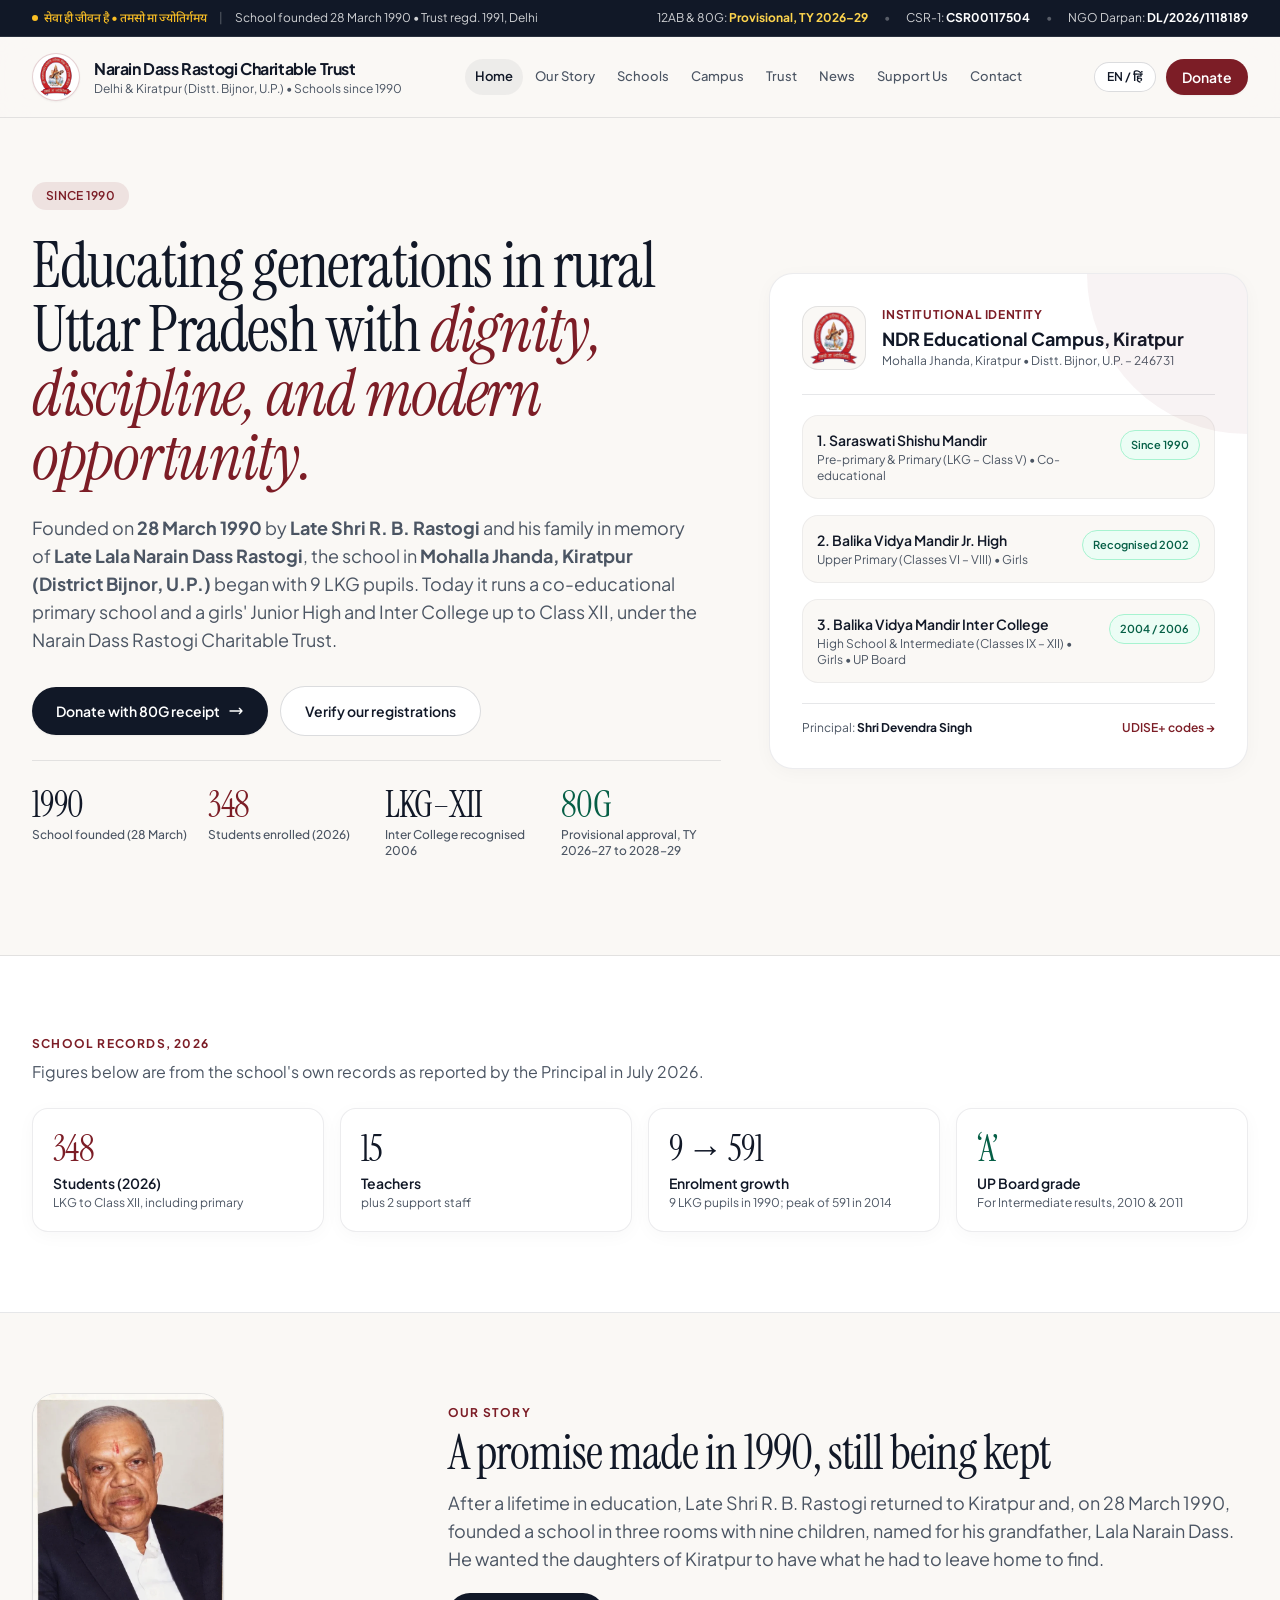
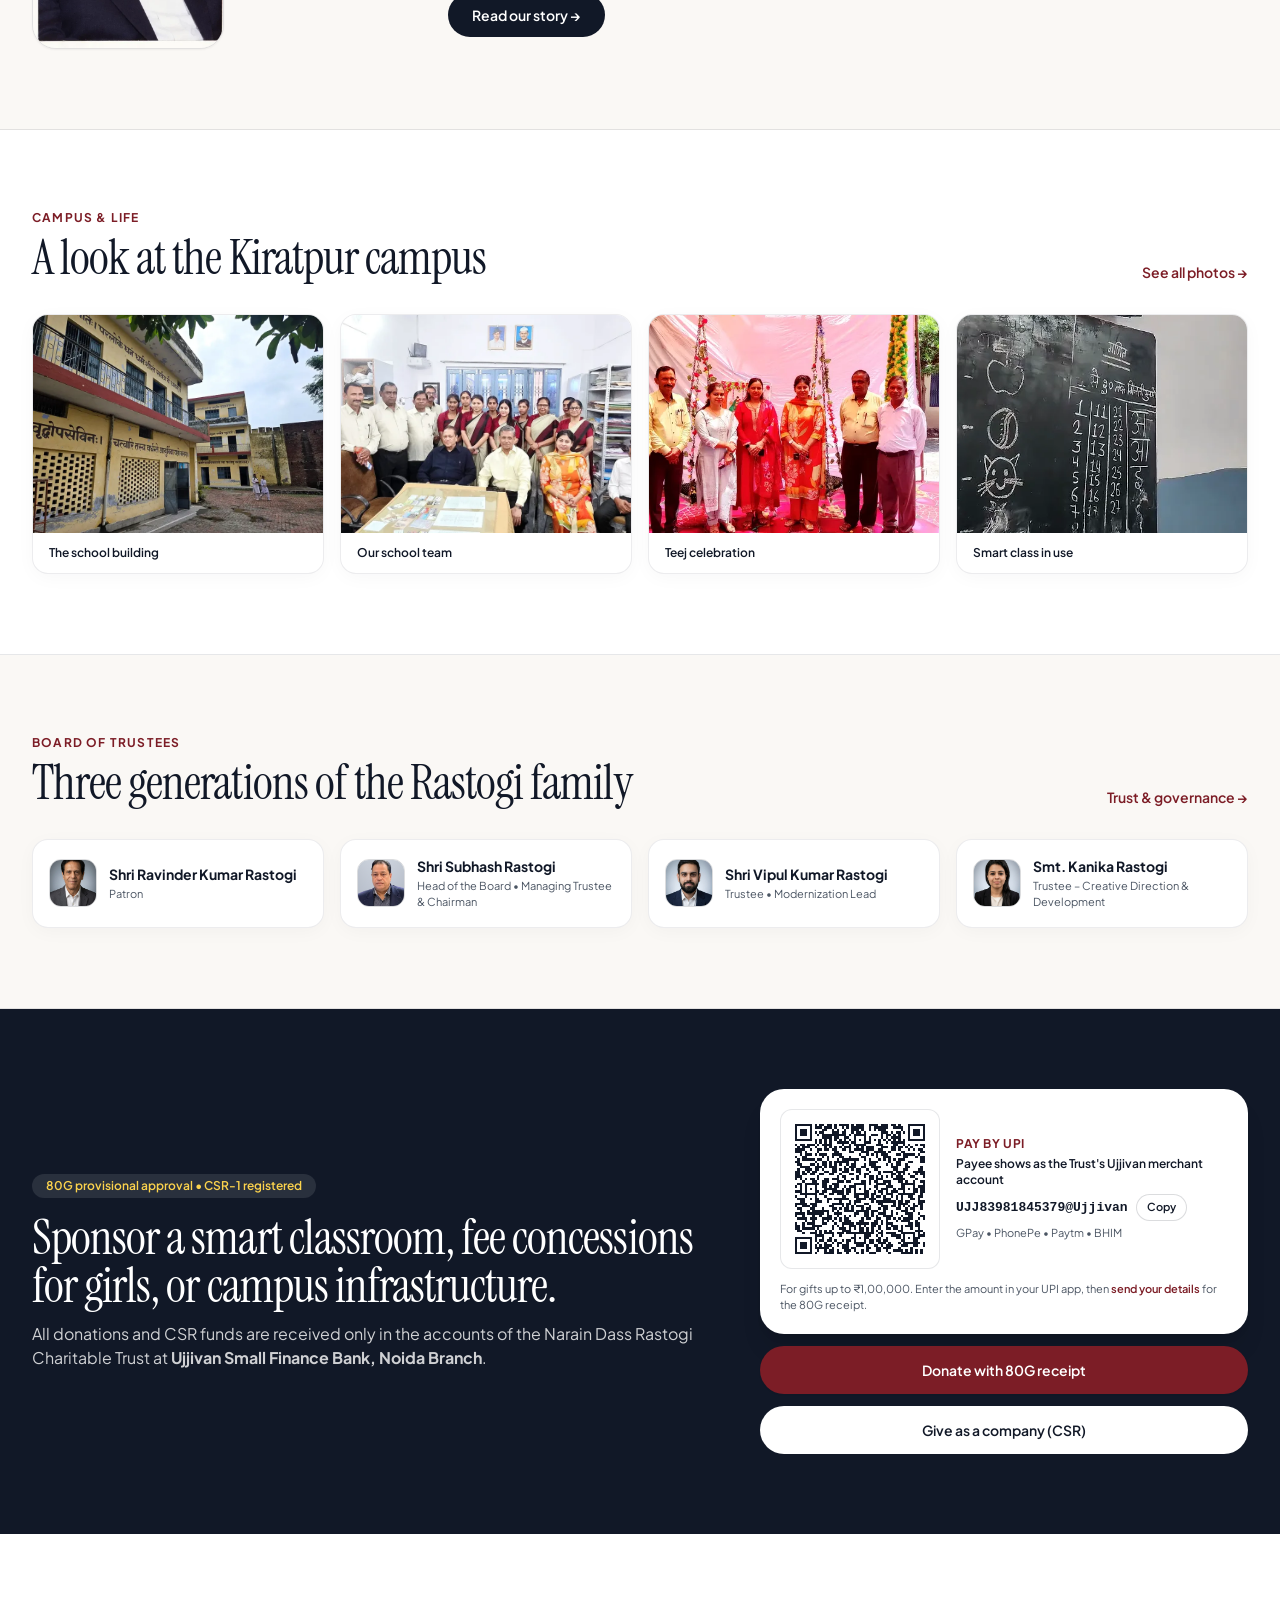
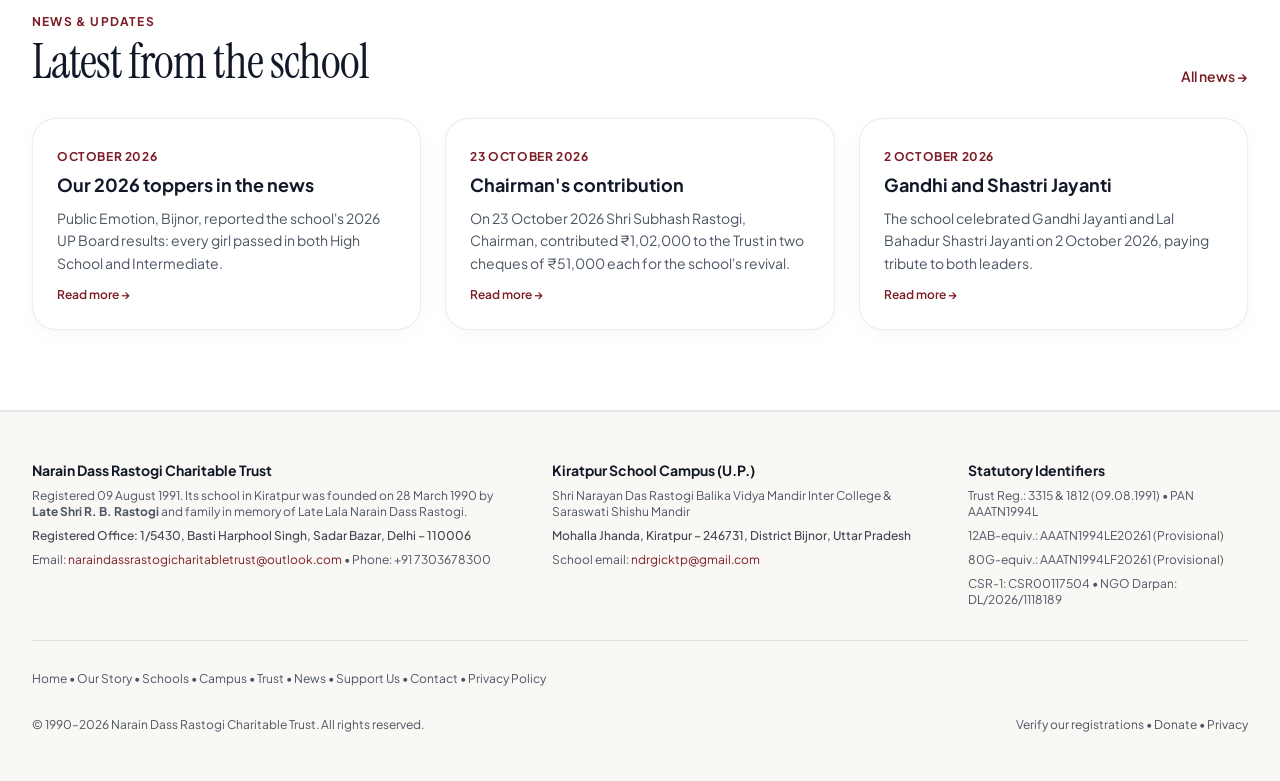
==== commit 3b6fec5b: "Trust page: Ravinder Kumar Rastogi as Patron on top; Subhash Rastogi heads the Board" ====
--- a/index.html
+++ b/index.html
@@ -214,7 +214,7 @@
       } catch (e) {}
     })();
   </script>
-  <link rel="stylesheet" href="/assets/site.css?v=da82a681" />
+  <link rel="stylesheet" href="/assets/site.css?v=2e88fb99" />
 </head>
 <body class="selection:bg-crimson selection:text-white">
 
@@ -488,8 +488,8 @@
           <a href="/trust" class="text-sm font-semibold text-crimson hover:underline"><span data-lang="en">Trust &amp; governance →</span><span data-lang="hi">ट्रस्ट एवं प्रबंधन →</span></a>
         </div>
         <div class="grid sm:grid-cols-2 lg:grid-cols-4 gap-4 mt-8">
-          <div class="bento-card rounded-2xl p-4 bg-white flex items-center gap-3"><img src="/images/members/ravinder-rastogi.jpg" alt="Shri Ravinder Kumar Rastogi" loading="lazy" class="w-12 h-12 rounded-xl object-cover border border-ink/15 flex-shrink-0" /><div class="min-w-0"><div class="font-bold text-ink text-sm">Shri Ravinder Kumar Rastogi</div><div class="text-[11px] text-slate mt-0.5"><span data-lang="en">Founding Trustee (Since 1991)</span><span data-lang="hi">संस्थापक न्यासी (1991 से)</span></div></div></div>
-          <div class="bento-card rounded-2xl p-4 bg-white flex items-center gap-3"><img src="/images/members/subhash-rastogi.jpg" alt="Shri Subhash Rastogi" loading="lazy" class="w-12 h-12 rounded-xl object-cover border border-ink/15 flex-shrink-0" /><div class="min-w-0"><div class="font-bold text-ink text-sm">Shri Subhash Rastogi</div><div class="text-[11px] text-slate mt-0.5"><span data-lang="en">Managing Trustee &amp; Chairman</span><span data-lang="hi">प्रबंध न्यासी एवं अध्यक्ष</span></div></div></div>
+          <div class="bento-card rounded-2xl p-4 bg-white flex items-center gap-3"><img src="/images/members/ravinder-rastogi.jpg" alt="Shri Ravinder Kumar Rastogi" loading="lazy" class="w-12 h-12 rounded-xl object-cover border border-ink/15 flex-shrink-0" /><div class="min-w-0"><div class="font-bold text-ink text-sm">Shri Ravinder Kumar Rastogi</div><div class="text-[11px] text-slate mt-0.5"><span data-lang="en">Patron</span><span data-lang="hi">संरक्षक</span></div></div></div>
+          <div class="bento-card rounded-2xl p-4 bg-white flex items-center gap-3"><img src="/images/members/subhash-rastogi.jpg" alt="Shri Subhash Rastogi" loading="lazy" class="w-12 h-12 rounded-xl object-cover border border-ink/15 flex-shrink-0" /><div class="min-w-0"><div class="font-bold text-ink text-sm">Shri Subhash Rastogi</div><div class="text-[11px] text-slate mt-0.5"><span data-lang="en">Head of the Board • Managing Trustee &amp; Chairman</span><span data-lang="hi">न्यासी मंडल प्रमुख • प्रबंध न्यासी एवं अध्यक्ष</span></div></div></div>
           <div class="bento-card rounded-2xl p-4 bg-white flex items-center gap-3"><img src="/images/members/vipul-kumar-rastogi.jpg" alt="Shri Vipul Kumar Rastogi" loading="lazy" class="w-12 h-12 rounded-xl object-cover border border-ink/15 flex-shrink-0" /><div class="min-w-0"><div class="font-bold text-ink text-sm">Shri Vipul Kumar Rastogi</div><div class="text-[11px] text-slate mt-0.5"><span data-lang="en">Trustee • Modernization Lead</span><span data-lang="hi">न्यासी • आधुनिकीकरण प्रमुख</span></div></div></div>
           <div class="bento-card rounded-2xl p-4 bg-white flex items-center gap-3"><img src="/images/members/kanika-rastogi.jpg" alt="Smt. Kanika Rastogi" loading="lazy" class="w-12 h-12 rounded-xl object-cover border border-ink/15 flex-shrink-0" /><div class="min-w-0"><div class="font-bold text-ink text-sm">Smt. Kanika Rastogi</div><div class="text-[11px] text-slate mt-0.5"><span data-lang="en">Trustee – Creative Direction &amp; Development</span><span data-lang="hi">ट्रस्टी – रचनात्मक दिशा एवं विकास</span></div></div></div>
         </div>
--- a/assets/site.css
+++ b/assets/site.css
@@ -1 +1 @@
-*,:after,:before{--tw-border-spacing-x:0;--tw-border-spacing-y:0;--tw-translate-x:0;--tw-translate-y:0;--tw-rotate:0;--tw-skew-x:0;--tw-skew-y:0;--tw-scale-x:1;--tw-scale-y:1;--tw-pan-x: ;--tw-pan-y: ;--tw-pinch-zoom: ;--tw-scroll-snap-strictness:proximity;--tw-gradient-from-position: ;--tw-gradient-via-position: ;--tw-gradient-to-position: ;--tw-ordinal: ;--tw-slashed-zero: ;--tw-numeric-figure: ;--tw-numeric-spacing: ;--tw-numeric-fraction: ;--tw-ring-inset: ;--tw-ring-offset-width:0px;--tw-ring-offset-color:#fff;--tw-ring-color:rgba(59,130,246,.5);--tw-ring-offset-shadow:0 0 #0000;--tw-ring-shadow:0 0 #0000;--tw-shadow:0 0 #0000;--tw-shadow-colored:0 0 #0000;--tw-blur: ;--tw-brightness: ;--tw-contrast: ;--tw-grayscale: ;--tw-hue-rotate: ;--tw-invert: ;--tw-saturate: ;--tw-sepia: ;--tw-drop-shadow: ;--tw-backdrop-blur: ;--tw-backdrop-brightness: ;--tw-backdrop-contrast: ;--tw-backdrop-grayscale: ;--tw-backdrop-hue-rotate: ;--tw-backdrop-invert: ;--tw-backdrop-opacity: ;--tw-backdrop-saturate: ;--tw-backdrop-sepia: ;--tw-contain-size: ;--tw-contain-layout: ;--tw-contain-paint: ;--tw-contain-style: }::backdrop{--tw-border-spacing-x:0;--tw-border-spacing-y:0;--tw-translate-x:0;--tw-translate-y:0;--tw-rotate:0;--tw-skew-x:0;--tw-skew-y:0;--tw-scale-x:1;--tw-scale-y:1;--tw-pan-x: ;--tw-pan-y: ;--tw-pinch-zoom: ;--tw-scroll-snap-strictness:proximity;--tw-gradient-from-position: ;--tw-gradient-via-position: ;--tw-gradient-to-position: ;--tw-ordinal: ;--tw-slashed-zero: ;--tw-numeric-figure: ;--tw-numeric-spacing: ;--tw-numeric-fraction: ;--tw-ring-inset: ;--tw-ring-offset-width:0px;--tw-ring-offset-color:#fff;--tw-ring-color:rgba(59,130,246,.5);--tw-ring-offset-shadow:0 0 #0000;--tw-ring-shadow:0 0 #0000;--tw-shadow:0 0 #0000;--tw-shadow-colored:0 0 #0000;--tw-blur: ;--tw-brightness: ;--tw-contrast: ;--tw-grayscale: ;--tw-hue-rotate: ;--tw-invert: ;--tw-saturate: ;--tw-sepia: ;--tw-drop-shadow: ;--tw-backdrop-blur: ;--tw-backdrop-brightness: ;--tw-backdrop-contrast: ;--tw-backdrop-grayscale: ;--tw-backdrop-hue-rotate: ;--tw-backdrop-invert: ;--tw-backdrop-opacity: ;--tw-backdrop-saturate: ;--tw-backdrop-sepia: ;--tw-contain-size: ;--tw-contain-layout: ;--tw-contain-paint: ;--tw-contain-style: }/*! tailwindcss v3.4.17 | MIT License | https://tailwindcss.com*/*,:after,:before{border:0 solid #e5e7eb;box-sizing:border-box}:after,:before{--tw-content:""}:host,html{line-height:1.5;-webkit-text-size-adjust:100%;font-family:Plus Jakarta Sans,Noto Sans Devanagari,sans-serif;font-feature-settings:normal;font-variation-settings:normal;-moz-tab-size:4;-o-tab-size:4;tab-size:4;-webkit-tap-highlight-color:transparent}body{line-height:inherit;margin:0}hr{border-top-width:1px;color:inherit;height:0}abbr:where([title]){-webkit-text-decoration:underline dotted;text-decoration:underline dotted}h1,h2,h3,h4,h5,h6{font-size:inherit;font-weight:inherit}a{color:inherit;text-decoration:inherit}b,strong{font-weight:bolder}code,kbd,pre,samp{font-family:ui-monospace,SFMono-Regular,Menlo,Monaco,Consolas,Liberation Mono,Courier New,monospace;font-feature-settings:normal;font-size:1em;font-variation-settings:normal}small{font-size:80%}sub,sup{font-size:75%;line-height:0;position:relative;vertical-align:baseline}sub{bottom:-.25em}sup{top:-.5em}table{border-collapse:collapse;border-color:inherit;text-indent:0}button,input,optgroup,select,textarea{color:inherit;font-family:inherit;font-feature-settings:inherit;font-size:100%;font-variation-settings:inherit;font-weight:inherit;letter-spacing:inherit;line-height:inherit;margin:0;padding:0}button,select{text-transform:none}button,input:where([type=button]),input:where([type=reset]),input:where([type=submit]){-webkit-appearance:button;background-color:transparent;background-image:none}:-moz-focusring{outline:auto}:-moz-ui-invalid{box-shadow:none}progress{vertical-align:baseline}::-webkit-inner-spin-button,::-webkit-outer-spin-button{height:auto}[type=search]{-webkit-appearance:textfield;outline-offset:-2px}::-webkit-search-decoration{-webkit-appearance:none}::-webkit-file-upload-button{-webkit-appearance:button;font:inherit}summary{display:list-item}blockquote,dd,dl,figure,h1,h2,h3,h4,h5,h6,hr,p,pre{margin:0}fieldset{margin:0}fieldset,legend{padding:0}menu,ol,ul{list-style:none;margin:0;padding:0}dialog{padding:0}textarea{resize:vertical}input::-moz-placeholder,textarea::-moz-placeholder{color:#9ca3af;opacity:1}input::placeholder,textarea::placeholder{color:#9ca3af;opacity:1}[role=button],button{cursor:pointer}:disabled{cursor:default}audio,canvas,embed,iframe,img,object,svg,video{display:block;vertical-align:middle}img,video{height:auto;max-width:100%}[hidden]:where(:not([hidden=until-found])){display:none}body{background-color:#faf8f5;color:#111827;font-family:Plus Jakarta Sans,Noto Sans Devanagari,sans-serif;-webkit-font-smoothing:antialiased}.serif-display{font-family:"Instrument Serif",Noto Sans Devanagari,Georgia,serif;letter-spacing:-.02em}.glass-nav{backdrop-filter:blur(16px);-webkit-backdrop-filter:blur(16px);background:hsla(36,33%,97%,.88)}.bento-card{background:#fff;border:1px solid rgba(17,24,39,.08);box-shadow:0 4px 20px -2px rgba(17,24,39,.04);transition:transform .25s ease,box-shadow .25s ease,border-color .25s ease}.bento-card:hover{border-color:rgba(124,29,38,.22);box-shadow:0 12px 32px -4px rgba(124,29,38,.08);transform:translateY(-2px)}section{scroll-margin-top:96px}html.lang-hi [data-lang=en],html:not(.lang-hi) [data-lang=hi]{display:none!important}html.lang-hi .serif-display{letter-spacing:0;line-height:1.25}#mobileMenu a,#mobileMenu button{min-height:44px}#lightbox{touch-action:pan-y}#lightbox #lbCap strong{color:#fff}#lightbox img{max-height:90vh}body.lb-lock{overflow:hidden}.field{background:#faf8f5;border:1px solid rgba(17,24,39,.15);border-radius:.75rem;font-size:.9rem;padding:.65rem .9rem;width:100%}.field:focus{background:#fff;border-color:#7c1d26;outline:none}.field.invalid{background:#fef2f2;border-color:#b91c1c}.err{color:#b91c1c;display:none;font-size:.72rem;margin-top:.25rem}.err.show{display:block}.step-dot{align-items:center;border-radius:9999px;display:inline-flex;font-size:.75rem;font-weight:700;height:1.75rem;justify-content:center;width:1.75rem}#kycForm,#payStep,#utrStep{scroll-margin-top:104px}#upiQr svg{display:block;height:auto;width:100%}.toggle-more[aria-expanded=false] .when-open,.toggle-more[aria-expanded=true] .when-closed{display:none}.toggle-more[aria-expanded=true] .chev{transform:rotate(180deg)}[hidden]{display:none!important}.enquiry-form [data-req].invalid{background:#fef2f2;border-color:#b91c1c}.news-more summary{cursor:pointer;list-style:none}.news-more summary::-webkit-details-marker{display:none}.news-more:not([open]) .when-open,.news-more[open] .when-closed{display:none}.seg{background:#fff;border:1px solid rgba(17,24,39,.12);border-radius:9999px;display:inline-flex;gap:2px;padding:4px}.seg button{border-radius:9999px;color:#4b5563;font-size:.85rem;font-weight:600;min-height:40px;padding:.5rem 1.1rem;white-space:nowrap}.seg button:hover{background:#f3efea;color:#111827}.seg button[aria-pressed=true]{background:#7c1d26;color:#fff}@media (max-width:639px){.seg{display:flex;width:100%}.seg button{flex:1 1 0;padding-left:.5rem;padding-right:.5rem}}.pointer-events-none{pointer-events:none}.static{position:static}.fixed{position:fixed}.absolute{position:absolute}.relative{position:relative}.sticky{position:sticky}.inset-0{inset:0}.inset-x-0{left:0;right:0}.bottom-0{bottom:0}.bottom-5{bottom:1.25rem}.left-1\/2{left:50%}.left-2{left:.5rem}.left-4{left:1rem}.right-0{right:0}.right-2{right:.5rem}.right-3{right:.75rem}.right-5{right:1.25rem}.top-0{top:0}.top-1\/2{top:50%}.top-3{top:.75rem}.top-4{top:1rem}.top-5{top:1.25rem}.top-full{top:100%}.z-10{z-index:10}.z-40{z-index:40}.z-50{z-index:50}.z-\[60\]{z-index:60}.z-\[70\]{z-index:70}.col-span-2{grid-column:span 2/span 2}.mx-auto{margin-left:auto;margin-right:auto}.mb-1{margin-bottom:.25rem}.mb-1\.5{margin-bottom:.375rem}.mb-6{margin-bottom:1.5rem}.mt-0\.5{margin-top:.125rem}.mt-1{margin-top:.25rem}.mt-1\.5{margin-top:.375rem}.mt-10{margin-top:2.5rem}.mt-12{margin-top:3rem}.mt-14{margin-top:3.5rem}.mt-2{margin-top:.5rem}.mt-2\.5{margin-top:.625rem}.mt-3{margin-top:.75rem}.mt-4{margin-top:1rem}.mt-5{margin-top:1.25rem}.mt-6{margin-top:1.5rem}.mt-8{margin-top:2rem}.block{display:block}.inline-block{display:inline-block}.flex{display:flex}.inline-flex{display:inline-flex}.table{display:table}.grid{display:grid}.hidden{display:none}.aspect-\[16\/9\]{aspect-ratio:16/9}.aspect-\[20\/9\]{aspect-ratio:20/9}.aspect-\[3\/4\]{aspect-ratio:3/4}.aspect-\[4\/3\]{aspect-ratio:4/3}.aspect-\[4\/5\]{aspect-ratio:4/5}.h-1\.5{height:.375rem}.h-10{height:2.5rem}.h-11{height:2.75rem}.h-12{height:3rem}.h-16{height:4rem}.h-20{height:5rem}.h-24{height:6rem}.h-32{height:8rem}.h-4{height:1rem}.h-40{height:10rem}.h-48{height:12rem}.h-5{height:1.25rem}.h-64{height:16rem}.h-8{height:2rem}.h-80{height:20rem}.h-9{height:2.25rem}.h-auto{height:auto}.h-full{height:100%}.max-h-\[36rem\]{max-height:36rem}.max-h-\[calc\(100vh-5rem\)\]{max-height:calc(100vh - 5rem)}.w-1\.5{width:.375rem}.w-10{width:2.5rem}.w-11{width:2.75rem}.w-12{width:3rem}.w-16{width:4rem}.w-20{width:5rem}.w-28{width:7rem}.w-32{width:8rem}.w-4{width:1rem}.w-40{width:10rem}.w-48{width:12rem}.w-5{width:1.25rem}.w-8{width:2rem}.w-\[calc\(100\%-2rem\)\]{width:calc(100% - 2rem)}.w-full{width:100%}.min-w-0{min-width:0}.max-w-2xl{max-width:42rem}.max-w-3xl{max-width:48rem}.max-w-4xl{max-width:56rem}.max-w-5xl{max-width:64rem}.max-w-7xl{max-width:80rem}.max-w-full{max-width:100%}.max-w-lg{max-width:32rem}.max-w-md{max-width:28rem}.flex-1{flex:1 1 0%}.flex-shrink-0{flex-shrink:0}.grow{flex-grow:1}.-translate-x-1\/2{--tw-translate-x:-50%}.-translate-x-1\/2,.-translate-y-1\/2{transform:translate(var(--tw-translate-x),var(--tw-translate-y)) rotate(var(--tw-rotate)) skewX(var(--tw-skew-x)) skewY(var(--tw-skew-y)) scaleX(var(--tw-scale-x)) scaleY(var(--tw-scale-y))}.-translate-y-1\/2{--tw-translate-y:-50%}.rotate-180{--tw-rotate:180deg;transform:translate(var(--tw-translate-x),var(--tw-translate-y)) rotate(var(--tw-rotate)) skewX(var(--tw-skew-x)) skewY(var(--tw-skew-y)) scaleX(var(--tw-scale-x)) scaleY(var(--tw-scale-y))}.cursor-zoom-in{cursor:zoom-in}.list-disc{list-style-type:disc}.grid-cols-2{grid-template-columns:repeat(2,minmax(0,1fr))}.flex-col{flex-direction:column}.flex-wrap{flex-wrap:wrap}.items-start{align-items:flex-start}.items-center{align-items:center}.justify-center{justify-content:center}.justify-between{justify-content:space-between}.gap-0\.5{gap:.125rem}.gap-1{gap:.25rem}.gap-1\.5{gap:.375rem}.gap-10{gap:2.5rem}.gap-2{gap:.5rem}.gap-2\.5{gap:.625rem}.gap-3{gap:.75rem}.gap-4{gap:1rem}.gap-5{gap:1.25rem}.gap-6{gap:1.5rem}.gap-8{gap:2rem}.gap-x-3{-moz-column-gap:.75rem;column-gap:.75rem}.gap-x-6{-moz-column-gap:1.5rem;column-gap:1.5rem}.gap-y-0\.5{row-gap:.125rem}.gap-y-2{row-gap:.5rem}.space-y-1\.5>:not([hidden])~:not([hidden]){--tw-space-y-reverse:0;margin-bottom:calc(.375rem*var(--tw-space-y-reverse));margin-top:calc(.375rem*(1 - var(--tw-space-y-reverse)))}.space-y-2>:not([hidden])~:not([hidden]){--tw-space-y-reverse:0;margin-bottom:calc(.5rem*var(--tw-space-y-reverse));margin-top:calc(.5rem*(1 - var(--tw-space-y-reverse)))}.space-y-2\.5>:not([hidden])~:not([hidden]){--tw-space-y-reverse:0;margin-bottom:calc(.625rem*var(--tw-space-y-reverse));margin-top:calc(.625rem*(1 - var(--tw-space-y-reverse)))}.space-y-3>:not([hidden])~:not([hidden]){--tw-space-y-reverse:0;margin-bottom:calc(.75rem*var(--tw-space-y-reverse));margin-top:calc(.75rem*(1 - var(--tw-space-y-reverse)))}.space-y-3\.5>:not([hidden])~:not([hidden]){--tw-space-y-reverse:0;margin-bottom:calc(.875rem*var(--tw-space-y-reverse));margin-top:calc(.875rem*(1 - var(--tw-space-y-reverse)))}.space-y-4>:not([hidden])~:not([hidden]){--tw-space-y-reverse:0;margin-bottom:calc(1rem*var(--tw-space-y-reverse));margin-top:calc(1rem*(1 - var(--tw-space-y-reverse)))}.space-y-5>:not([hidden])~:not([hidden]){--tw-space-y-reverse:0;margin-bottom:calc(1.25rem*var(--tw-space-y-reverse));margin-top:calc(1.25rem*(1 - var(--tw-space-y-reverse)))}.space-y-6>:not([hidden])~:not([hidden]){--tw-space-y-reverse:0;margin-bottom:calc(1.5rem*var(--tw-space-y-reverse));margin-top:calc(1.5rem*(1 - var(--tw-space-y-reverse)))}.divide-y>:not([hidden])~:not([hidden]){--tw-divide-y-reverse:0;border-bottom-width:calc(1px*var(--tw-divide-y-reverse));border-top-width:calc(1px*(1 - var(--tw-divide-y-reverse)))}.divide-ink\/10>:not([hidden])~:not([hidden]){border-color:rgba(17,24,39,.1)}.self-start{align-self:flex-start}.overflow-hidden{overflow:hidden}.overflow-x-auto{overflow-x:auto}.overflow-y-auto{overflow-y:auto}.scroll-smooth{scroll-behavior:smooth}.truncate{overflow:hidden;text-overflow:ellipsis}.truncate,.whitespace-nowrap{white-space:nowrap}.break-words{overflow-wrap:break-word}.break-all{word-break:break-all}.rounded{border-radius:.25rem}.rounded-2xl{border-radius:1rem}.rounded-3xl{border-radius:1.5rem}.rounded-full{border-radius:9999px}.rounded-lg{border-radius:.5rem}.rounded-xl{border-radius:.75rem}.rounded-bl-full{border-bottom-left-radius:9999px}.border{border-width:1px}.border-b{border-bottom-width:1px}.border-l-4{border-left-width:4px}.border-t{border-top-width:1px}.border-t-4{border-top-width:4px}.border-amber-200{--tw-border-opacity:1;border-color:rgb(253 230 138/var(--tw-border-opacity,1))}.border-crimson\/20{border-color:rgba(124,29,38,.2)}.border-crimson\/25{border-color:rgba(124,29,38,.25)}.border-emerald-200{--tw-border-opacity:1;border-color:rgb(167 243 208/var(--tw-border-opacity,1))}.border-ink\/10{border-color:rgba(17,24,39,.1)}.border-ink\/15{border-color:rgba(17,24,39,.15)}.border-ink\/5{border-color:rgba(17,24,39,.05)}.border-white\/10{border-color:hsla(0,0%,100%,.1)}.border-white\/15{border-color:hsla(0,0%,100%,.15)}.border-l-emerald-600{--tw-border-opacity:1;border-left-color:rgb(5 150 105/var(--tw-border-opacity,1))}.border-t-crimson{--tw-border-opacity:1;border-top-color:rgb(124 29 38/var(--tw-border-opacity,1))}.bg-amber-400{--tw-bg-opacity:1;background-color:rgb(251 191 36/var(--tw-bg-opacity,1))}.bg-amber-50{--tw-bg-opacity:1;background-color:rgb(255 251 235/var(--tw-bg-opacity,1))}.bg-crimson{--tw-bg-opacity:1;background-color:rgb(124 29 38/var(--tw-bg-opacity,1))}.bg-crimson\/10{background-color:rgba(124,29,38,.1)}.bg-crimson\/5{background-color:rgba(124,29,38,.05)}.bg-emerald-50{--tw-bg-opacity:1;background-color:rgb(236 253 245/var(--tw-bg-opacity,1))}.bg-emerald-700{--tw-bg-opacity:1;background-color:rgb(4 120 87/var(--tw-bg-opacity,1))}.bg-ink{--tw-bg-opacity:1;background-color:rgb(17 24 39/var(--tw-bg-opacity,1))}.bg-ink\/5{background-color:rgba(17,24,39,.05)}.bg-ink\/60{background-color:rgba(17,24,39,.6)}.bg-ink\/95{background-color:rgba(17,24,39,.95)}.bg-ivory{--tw-bg-opacity:1;background-color:rgb(250 248 245/var(--tw-bg-opacity,1))}.bg-ivory\/40{background-color:hsla(36,33%,97%,.4)}.bg-sand{--tw-bg-opacity:1;background-color:rgb(243 239 234/var(--tw-bg-opacity,1))}.bg-white{--tw-bg-opacity:1;background-color:rgb(255 255 255/var(--tw-bg-opacity,1))}.bg-white\/10{background-color:hsla(0,0%,100%,.1)}.bg-white\/15{background-color:hsla(0,0%,100%,.15)}.bg-white\/5{background-color:hsla(0,0%,100%,.05)}.bg-gradient-to-t{background-image:linear-gradient(to top,var(--tw-gradient-stops))}.from-black\/80{--tw-gradient-from:rgba(0,0,0,.8) var(--tw-gradient-from-position);--tw-gradient-to:transparent var(--tw-gradient-to-position);--tw-gradient-stops:var(--tw-gradient-from),var(--tw-gradient-to)}.to-transparent{--tw-gradient-to:transparent var(--tw-gradient-to-position)}.object-contain{-o-object-fit:contain;object-fit:contain}.object-cover{-o-object-fit:cover;object-fit:cover}.object-top{-o-object-position:top;object-position:top}.p-0\.5{padding:.125rem}.p-1{padding:.25rem}.p-2{padding:.5rem}.p-3{padding:.75rem}.p-3\.5{padding:.875rem}.p-4{padding:1rem}.p-5{padding:1.25rem}.p-6{padding:1.5rem}.p-7{padding:1.75rem}.px-1\.5{padding-left:.375rem;padding-right:.375rem}.px-2\.5{padding-left:.625rem;padding-right:.625rem}.px-3{padding-left:.75rem;padding-right:.75rem}.px-3\.5{padding-left:.875rem;padding-right:.875rem}.px-4{padding-left:1rem;padding-right:1rem}.px-5{padding-left:1.25rem;padding-right:1.25rem}.px-6{padding-left:1.5rem;padding-right:1.5rem}.px-7{padding-left:1.75rem;padding-right:1.75rem}.px-8{padding-left:2rem;padding-right:2rem}.py-0\.5{padding-bottom:.125rem;padding-top:.125rem}.py-1{padding-bottom:.25rem;padding-top:.25rem}.py-1\.5{padding-bottom:.375rem;padding-top:.375rem}.py-10{padding-bottom:2.5rem;padding-top:2.5rem}.py-12{padding-bottom:3rem;padding-top:3rem}.py-14{padding-bottom:3.5rem;padding-top:3.5rem}.py-16{padding-bottom:4rem;padding-top:4rem}.py-2{padding-bottom:.5rem;padding-top:.5rem}.py-2\.5{padding-bottom:.625rem;padding-top:.625rem}.py-3{padding-bottom:.75rem;padding-top:.75rem}.py-3\.5{padding-bottom:.875rem;padding-top:.875rem}.py-4{padding-bottom:1rem;padding-top:1rem}.py-5{padding-bottom:1.25rem;padding-top:1.25rem}.pb-10{padding-bottom:2.5rem}.pb-16{padding-bottom:4rem}.pb-2{padding-bottom:.5rem}.pb-5{padding-bottom:1.25rem}.pb-6{padding-bottom:1.5rem}.pb-7{padding-bottom:1.75rem}.pb-8{padding-bottom:2rem}.pl-6{padding-left:1.5rem}.pl-8{padding-left:2rem}.pt-10{padding-top:2.5rem}.pt-12{padding-top:3rem}.pt-2{padding-top:.5rem}.pt-3{padding-top:.75rem}.pt-4{padding-top:1rem}.pt-5{padding-top:1.25rem}.pt-6{padding-top:1.5rem}.pt-8{padding-top:2rem}.text-left{text-align:left}.text-center{text-align:center}.font-mono{font-family:ui-monospace,SFMono-Regular,Menlo,Monaco,Consolas,Liberation Mono,Courier New,monospace}.text-2xl{font-size:1.5rem;line-height:2rem}.text-3xl{font-size:1.875rem;line-height:2.25rem}.text-4xl{font-size:2.25rem;line-height:2.5rem}.text-\[11px\]{font-size:11px}.text-\[13px\]{font-size:13px}.text-base{font-size:1rem;line-height:1.5rem}.text-lg{font-size:1.125rem;line-height:1.75rem}.text-sm{font-size:.875rem;line-height:1.25rem}.text-xl{font-size:1.25rem;line-height:1.75rem}.text-xs{font-size:.75rem;line-height:1rem}.font-bold{font-weight:700}.font-medium{font-weight:500}.font-normal{font-weight:400}.font-semibold{font-weight:600}.uppercase{text-transform:uppercase}.italic{font-style:italic}.leading-7{line-height:1.75rem}.leading-\[1\.06\]{line-height:1.06}.leading-\[1\.15\]{line-height:1.15}.leading-relaxed{line-height:1.625}.leading-snug{line-height:1.375}.tracking-tight{letter-spacing:-.025em}.tracking-wide{letter-spacing:.025em}.tracking-wider{letter-spacing:.05em}.tracking-widest{letter-spacing:.1em}.text-amber-300{--tw-text-opacity:1;color:rgb(252 211 77/var(--tw-text-opacity,1))}.text-amber-400{--tw-text-opacity:1;color:rgb(251 191 36/var(--tw-text-opacity,1))}.text-amber-900{--tw-text-opacity:1;color:rgb(120 53 15/var(--tw-text-opacity,1))}.text-crimson{--tw-text-opacity:1;color:rgb(124 29 38/var(--tw-text-opacity,1))}.text-emerald-700{--tw-text-opacity:1;color:rgb(4 120 87/var(--tw-text-opacity,1))}.text-emerald-800,.text-forest{--tw-text-opacity:1;color:rgb(6 95 70/var(--tw-text-opacity,1))}.text-ink{--tw-text-opacity:1;color:rgb(17 24 39/var(--tw-text-opacity,1))}.text-ink\/80{color:rgba(17,24,39,.8)}.text-slate{--tw-text-opacity:1;color:rgb(75 85 99/var(--tw-text-opacity,1))}.text-white{--tw-text-opacity:1;color:rgb(255 255 255/var(--tw-text-opacity,1))}.text-white\/30{color:hsla(0,0%,100%,.3)}.text-white\/70{color:hsla(0,0%,100%,.7)}.text-white\/80{color:hsla(0,0%,100%,.8)}.text-white\/85{color:hsla(0,0%,100%,.85)}.text-white\/90{color:hsla(0,0%,100%,.9)}.underline{text-decoration-line:underline}.accent-\[\#7C1D26\]{accent-color:#7c1d26}.shadow-2xl{--tw-shadow:0 25px 50px -12px rgba(0,0,0,.25);--tw-shadow-colored:0 25px 50px -12px var(--tw-shadow-color)}.shadow-2xl,.shadow-lg{box-shadow:var(--tw-ring-offset-shadow,0 0 #0000),var(--tw-ring-shadow,0 0 #0000),var(--tw-shadow)}.shadow-lg{--tw-shadow:0 10px 15px -3px rgba(0,0,0,.1),0 4px 6px -4px rgba(0,0,0,.1);--tw-shadow-colored:0 10px 15px -3px var(--tw-shadow-color),0 4px 6px -4px var(--tw-shadow-color)}.shadow-sm{--tw-shadow:0 1px 2px 0 rgba(0,0,0,.05);--tw-shadow-colored:0 1px 2px 0 var(--tw-shadow-color)}.shadow-sm,.shadow-xl{box-shadow:var(--tw-ring-offset-shadow,0 0 #0000),var(--tw-ring-shadow,0 0 #0000),var(--tw-shadow)}.shadow-xl{--tw-shadow:0 20px 25px -5px rgba(0,0,0,.1),0 8px 10px -6px rgba(0,0,0,.1);--tw-shadow-colored:0 20px 25px -5px var(--tw-shadow-color),0 8px 10px -6px var(--tw-shadow-color)}.filter{filter:var(--tw-blur) var(--tw-brightness) var(--tw-contrast) var(--tw-grayscale) var(--tw-hue-rotate) var(--tw-invert) var(--tw-saturate) var(--tw-sepia) var(--tw-drop-shadow)}.backdrop-blur-sm{--tw-backdrop-blur:blur(4px);-webkit-backdrop-filter:var(--tw-backdrop-blur) var(--tw-backdrop-brightness) var(--tw-backdrop-contrast) var(--tw-backdrop-grayscale) var(--tw-backdrop-hue-rotate) var(--tw-backdrop-invert) var(--tw-backdrop-opacity) var(--tw-backdrop-saturate) var(--tw-backdrop-sepia);backdrop-filter:var(--tw-backdrop-blur) var(--tw-backdrop-brightness) var(--tw-backdrop-contrast) var(--tw-backdrop-grayscale) var(--tw-backdrop-hue-rotate) var(--tw-backdrop-invert) var(--tw-backdrop-opacity) var(--tw-backdrop-saturate) var(--tw-backdrop-sepia)}.transition{transition-duration:.15s;transition-property:color,background-color,border-color,text-decoration-color,fill,stroke,opacity,box-shadow,transform,filter,-webkit-backdrop-filter;transition-property:color,background-color,border-color,text-decoration-color,fill,stroke,opacity,box-shadow,transform,filter,backdrop-filter;transition-property:color,background-color,border-color,text-decoration-color,fill,stroke,opacity,box-shadow,transform,filter,backdrop-filter,-webkit-backdrop-filter;transition-timing-function:cubic-bezier(.4,0,.2,1)}.transition-transform{transition-duration:.15s;transition-property:transform;transition-timing-function:cubic-bezier(.4,0,.2,1)}.selection\:bg-crimson ::-moz-selection{--tw-bg-opacity:1;background-color:rgb(124 29 38/var(--tw-bg-opacity,1))}.selection\:bg-crimson ::selection{--tw-bg-opacity:1;background-color:rgb(124 29 38/var(--tw-bg-opacity,1))}.selection\:text-white ::-moz-selection{--tw-text-opacity:1;color:rgb(255 255 255/var(--tw-text-opacity,1))}.selection\:text-white ::selection{--tw-text-opacity:1;color:rgb(255 255 255/var(--tw-text-opacity,1))}.selection\:bg-crimson::-moz-selection{--tw-bg-opacity:1;background-color:rgb(124 29 38/var(--tw-bg-opacity,1))}.selection\:bg-crimson::selection{--tw-bg-opacity:1;background-color:rgb(124 29 38/var(--tw-bg-opacity,1))}.selection\:text-white::-moz-selection{--tw-text-opacity:1;color:rgb(255 255 255/var(--tw-text-opacity,1))}.selection\:text-white::selection{--tw-text-opacity:1;color:rgb(255 255 255/var(--tw-text-opacity,1))}.last\:border-0:last-child{border-width:0}.hover\:border-crimson\/40:hover{border-color:rgba(124,29,38,.4)}.hover\:bg-crimson:hover{--tw-bg-opacity:1;background-color:rgb(124 29 38/var(--tw-bg-opacity,1))}.hover\:bg-crimson\/10:hover{background-color:rgba(124,29,38,.1)}.hover\:bg-crimsonDark:hover{--tw-bg-opacity:1;background-color:rgb(88 17 24/var(--tw-bg-opacity,1))}.hover\:bg-ink\/5:hover{background-color:rgba(17,24,39,.05)}.hover\:bg-ink\/90:hover{background-color:rgba(17,24,39,.9)}.hover\:bg-ivory\/60:hover{background-color:hsla(36,33%,97%,.6)}.hover\:bg-sand:hover{--tw-bg-opacity:1;background-color:rgb(243 239 234/var(--tw-bg-opacity,1))}.hover\:bg-white\/20:hover{background-color:hsla(0,0%,100%,.2)}.hover\:text-ink:hover{--tw-text-opacity:1;color:rgb(17 24 39/var(--tw-text-opacity,1))}.hover\:text-white:hover{--tw-text-opacity:1;color:rgb(255 255 255/var(--tw-text-opacity,1))}.hover\:underline:hover{text-decoration-line:underline}.focus\:border-crimson:focus{--tw-border-opacity:1;border-color:rgb(124 29 38/var(--tw-border-opacity,1))}.focus\:bg-sand:focus{--tw-bg-opacity:1;background-color:rgb(243 239 234/var(--tw-bg-opacity,1))}.focus\:outline-none:focus{outline:2px solid transparent;outline-offset:2px}.focus\:ring-2:focus{--tw-ring-offset-shadow:var(--tw-ring-inset) 0 0 0 var(--tw-ring-offset-width) var(--tw-ring-offset-color);--tw-ring-shadow:var(--tw-ring-inset) 0 0 0 calc(2px + var(--tw-ring-offset-width)) var(--tw-ring-color);box-shadow:var(--tw-ring-offset-shadow),var(--tw-ring-shadow),var(--tw-shadow,0 0 #0000)}.focus\:ring-amber-300:focus{--tw-ring-opacity:1;--tw-ring-color:rgb(252 211 77/var(--tw-ring-opacity,1))}@media (min-width:640px){.sm\:left-4{left:1rem}.sm\:right-4{right:1rem}.sm\:col-span-2{grid-column:span 2/span 2}.sm\:ml-3{margin-left:.75rem}.sm\:mt-6{margin-top:1.5rem}.sm\:inline-flex{display:inline-flex}.sm\:hidden{display:none}.sm\:h-12{height:3rem}.sm\:h-40{height:10rem}.sm\:h-96{height:24rem}.sm\:w-12{width:3rem}.sm\:w-32{width:8rem}.sm\:w-40{width:10rem}.sm\:w-48{width:12rem}.sm\:w-auto{width:auto}.sm\:grid-cols-2{grid-template-columns:repeat(2,minmax(0,1fr))}.sm\:grid-cols-3{grid-template-columns:repeat(3,minmax(0,1fr))}.sm\:grid-cols-4{grid-template-columns:repeat(4,minmax(0,1fr))}.sm\:flex-row{flex-direction:row}.sm\:flex-wrap{flex-wrap:wrap}.sm\:items-start{align-items:flex-start}.sm\:items-end{align-items:flex-end}.sm\:items-center{align-items:center}.sm\:gap-2\.5{gap:.625rem}.sm\:gap-3\.5{gap:.875rem}.sm\:gap-4{gap:1rem}.sm\:self-auto{align-self:auto}.sm\:p-4{padding:1rem}.sm\:p-6{padding:1.5rem}.sm\:p-7{padding:1.75rem}.sm\:p-8{padding:2rem}.sm\:p-9{padding:2.25rem}.sm\:px-16{padding-left:4rem;padding-right:4rem}.sm\:px-3{padding-left:.75rem;padding-right:.75rem}.sm\:px-4{padding-left:1rem;padding-right:1rem}.sm\:px-6{padding-left:1.5rem;padding-right:1.5rem}.sm\:text-left{text-align:left}.sm\:text-2xl{font-size:1.5rem;line-height:2rem}.sm\:text-3xl{font-size:1.875rem;line-height:2.25rem}.sm\:text-4xl{font-size:2.25rem;line-height:2.5rem}.sm\:text-5xl{font-size:3rem;line-height:1}.sm\:text-6xl{font-size:3.75rem;line-height:1}.sm\:text-base{font-size:1rem;line-height:1.5rem}.sm\:text-lg{font-size:1.125rem;line-height:1.75rem}.sm\:text-sm{font-size:.875rem;line-height:1.25rem}}@media (min-width:768px){.md\:col-span-2{grid-column:span 2/span 2}.md\:col-span-3{grid-column:span 3/span 3}.md\:col-span-4{grid-column:span 4/span 4}.md\:col-span-5{grid-column:span 5/span 5}.md\:col-span-7{grid-column:span 7/span 7}.md\:flex{display:flex}.md\:grid-cols-12{grid-template-columns:repeat(12,minmax(0,1fr))}.md\:grid-cols-2{grid-template-columns:repeat(2,minmax(0,1fr))}.md\:grid-cols-3{grid-template-columns:repeat(3,minmax(0,1fr))}.md\:flex-row{flex-direction:row}.md\:items-end{align-items:flex-end}.md\:self-auto{align-self:auto}}@media (min-width:1024px){.lg\:sticky{position:sticky}.lg\:top-28{top:7rem}.lg\:col-span-1{grid-column:span 1/span 1}.lg\:col-span-4{grid-column:span 4/span 4}.lg\:col-span-5{grid-column:span 5/span 5}.lg\:col-span-7{grid-column:span 7/span 7}.lg\:col-span-8{grid-column:span 8/span 8}.lg\:inline{display:inline}.lg\:flex{display:flex}.lg\:h-\[30rem\]{height:30rem}.lg\:grid-cols-12{grid-template-columns:repeat(12,minmax(0,1fr))}.lg\:grid-cols-3{grid-template-columns:repeat(3,minmax(0,1fr))}.lg\:grid-cols-4{grid-template-columns:repeat(4,minmax(0,1fr))}.lg\:grid-cols-6{grid-template-columns:repeat(6,minmax(0,1fr))}.lg\:gap-12{gap:3rem}.lg\:px-8{padding-left:2rem;padding-right:2rem}.lg\:py-14{padding-bottom:3.5rem;padding-top:3.5rem}.lg\:py-20{padding-bottom:5rem;padding-top:5rem}.lg\:py-24{padding-bottom:6rem;padding-top:6rem}.lg\:pb-12{padding-bottom:3rem}.lg\:pb-24{padding-bottom:6rem}.lg\:pt-16{padding-top:4rem}.lg\:text-\[56px\]{font-size:56px}.lg\:text-\[64px\]{font-size:64px}}@media (min-width:1280px){.xl\:flex{display:flex}.xl\:hidden{display:none}.xl\:text-base{font-size:1rem;line-height:1.5rem}}+*,:after,:before{--tw-border-spacing-x:0;--tw-border-spacing-y:0;--tw-translate-x:0;--tw-translate-y:0;--tw-rotate:0;--tw-skew-x:0;--tw-skew-y:0;--tw-scale-x:1;--tw-scale-y:1;--tw-pan-x: ;--tw-pan-y: ;--tw-pinch-zoom: ;--tw-scroll-snap-strictness:proximity;--tw-gradient-from-position: ;--tw-gradient-via-position: ;--tw-gradient-to-position: ;--tw-ordinal: ;--tw-slashed-zero: ;--tw-numeric-figure: ;--tw-numeric-spacing: ;--tw-numeric-fraction: ;--tw-ring-inset: ;--tw-ring-offset-width:0px;--tw-ring-offset-color:#fff;--tw-ring-color:rgba(59,130,246,.5);--tw-ring-offset-shadow:0 0 #0000;--tw-ring-shadow:0 0 #0000;--tw-shadow:0 0 #0000;--tw-shadow-colored:0 0 #0000;--tw-blur: ;--tw-brightness: ;--tw-contrast: ;--tw-grayscale: ;--tw-hue-rotate: ;--tw-invert: ;--tw-saturate: ;--tw-sepia: ;--tw-drop-shadow: ;--tw-backdrop-blur: ;--tw-backdrop-brightness: ;--tw-backdrop-contrast: ;--tw-backdrop-grayscale: ;--tw-backdrop-hue-rotate: ;--tw-backdrop-invert: ;--tw-backdrop-opacity: ;--tw-backdrop-saturate: ;--tw-backdrop-sepia: ;--tw-contain-size: ;--tw-contain-layout: ;--tw-contain-paint: ;--tw-contain-style: }::backdrop{--tw-border-spacing-x:0;--tw-border-spacing-y:0;--tw-translate-x:0;--tw-translate-y:0;--tw-rotate:0;--tw-skew-x:0;--tw-skew-y:0;--tw-scale-x:1;--tw-scale-y:1;--tw-pan-x: ;--tw-pan-y: ;--tw-pinch-zoom: ;--tw-scroll-snap-strictness:proximity;--tw-gradient-from-position: ;--tw-gradient-via-position: ;--tw-gradient-to-position: ;--tw-ordinal: ;--tw-slashed-zero: ;--tw-numeric-figure: ;--tw-numeric-spacing: ;--tw-numeric-fraction: ;--tw-ring-inset: ;--tw-ring-offset-width:0px;--tw-ring-offset-color:#fff;--tw-ring-color:rgba(59,130,246,.5);--tw-ring-offset-shadow:0 0 #0000;--tw-ring-shadow:0 0 #0000;--tw-shadow:0 0 #0000;--tw-shadow-colored:0 0 #0000;--tw-blur: ;--tw-brightness: ;--tw-contrast: ;--tw-grayscale: ;--tw-hue-rotate: ;--tw-invert: ;--tw-saturate: ;--tw-sepia: ;--tw-drop-shadow: ;--tw-backdrop-blur: ;--tw-backdrop-brightness: ;--tw-backdrop-contrast: ;--tw-backdrop-grayscale: ;--tw-backdrop-hue-rotate: ;--tw-backdrop-invert: ;--tw-backdrop-opacity: ;--tw-backdrop-saturate: ;--tw-backdrop-sepia: ;--tw-contain-size: ;--tw-contain-layout: ;--tw-contain-paint: ;--tw-contain-style: }/*! tailwindcss v3.4.17 | MIT License | https://tailwindcss.com*/*,:after,:before{border:0 solid #e5e7eb;box-sizing:border-box}:after,:before{--tw-content:""}:host,html{line-height:1.5;-webkit-text-size-adjust:100%;font-family:Plus Jakarta Sans,Noto Sans Devanagari,sans-serif;font-feature-settings:normal;font-variation-settings:normal;-moz-tab-size:4;-o-tab-size:4;tab-size:4;-webkit-tap-highlight-color:transparent}body{line-height:inherit;margin:0}hr{border-top-width:1px;color:inherit;height:0}abbr:where([title]){-webkit-text-decoration:underline dotted;text-decoration:underline dotted}h1,h2,h3,h4,h5,h6{font-size:inherit;font-weight:inherit}a{color:inherit;text-decoration:inherit}b,strong{font-weight:bolder}code,kbd,pre,samp{font-family:ui-monospace,SFMono-Regular,Menlo,Monaco,Consolas,Liberation Mono,Courier New,monospace;font-feature-settings:normal;font-size:1em;font-variation-settings:normal}small{font-size:80%}sub,sup{font-size:75%;line-height:0;position:relative;vertical-align:baseline}sub{bottom:-.25em}sup{top:-.5em}table{border-collapse:collapse;border-color:inherit;text-indent:0}button,input,optgroup,select,textarea{color:inherit;font-family:inherit;font-feature-settings:inherit;font-size:100%;font-variation-settings:inherit;font-weight:inherit;letter-spacing:inherit;line-height:inherit;margin:0;padding:0}button,select{text-transform:none}button,input:where([type=button]),input:where([type=reset]),input:where([type=submit]){-webkit-appearance:button;background-color:transparent;background-image:none}:-moz-focusring{outline:auto}:-moz-ui-invalid{box-shadow:none}progress{vertical-align:baseline}::-webkit-inner-spin-button,::-webkit-outer-spin-button{height:auto}[type=search]{-webkit-appearance:textfield;outline-offset:-2px}::-webkit-search-decoration{-webkit-appearance:none}::-webkit-file-upload-button{-webkit-appearance:button;font:inherit}summary{display:list-item}blockquote,dd,dl,figure,h1,h2,h3,h4,h5,h6,hr,p,pre{margin:0}fieldset{margin:0}fieldset,legend{padding:0}menu,ol,ul{list-style:none;margin:0;padding:0}dialog{padding:0}textarea{resize:vertical}input::-moz-placeholder,textarea::-moz-placeholder{color:#9ca3af;opacity:1}input::placeholder,textarea::placeholder{color:#9ca3af;opacity:1}[role=button],button{cursor:pointer}:disabled{cursor:default}audio,canvas,embed,iframe,img,object,svg,video{display:block;vertical-align:middle}img,video{height:auto;max-width:100%}[hidden]:where(:not([hidden=until-found])){display:none}body{background-color:#faf8f5;color:#111827;font-family:Plus Jakarta Sans,Noto Sans Devanagari,sans-serif;-webkit-font-smoothing:antialiased}.serif-display{font-family:"Instrument Serif",Noto Sans Devanagari,Georgia,serif;letter-spacing:-.02em}.glass-nav{backdrop-filter:blur(16px);-webkit-backdrop-filter:blur(16px);background:hsla(36,33%,97%,.88)}.bento-card{background:#fff;border:1px solid rgba(17,24,39,.08);box-shadow:0 4px 20px -2px rgba(17,24,39,.04);transition:transform .25s ease,box-shadow .25s ease,border-color .25s ease}.bento-card:hover{border-color:rgba(124,29,38,.22);box-shadow:0 12px 32px -4px rgba(124,29,38,.08);transform:translateY(-2px)}section{scroll-margin-top:96px}html.lang-hi [data-lang=en],html:not(.lang-hi) [data-lang=hi]{display:none!important}html.lang-hi .serif-display{letter-spacing:0;line-height:1.25}#mobileMenu a,#mobileMenu button{min-height:44px}#lightbox{touch-action:pan-y}#lightbox #lbCap strong{color:#fff}#lightbox img{max-height:90vh}body.lb-lock{overflow:hidden}.field{background:#faf8f5;border:1px solid rgba(17,24,39,.15);border-radius:.75rem;font-size:.9rem;padding:.65rem .9rem;width:100%}.field:focus{background:#fff;border-color:#7c1d26;outline:none}.field.invalid{background:#fef2f2;border-color:#b91c1c}.err{color:#b91c1c;display:none;font-size:.72rem;margin-top:.25rem}.err.show{display:block}.step-dot{align-items:center;border-radius:9999px;display:inline-flex;font-size:.75rem;font-weight:700;height:1.75rem;justify-content:center;width:1.75rem}#kycForm,#payStep,#utrStep{scroll-margin-top:104px}#upiQr svg{display:block;height:auto;width:100%}.toggle-more[aria-expanded=false] .when-open,.toggle-more[aria-expanded=true] .when-closed{display:none}.toggle-more[aria-expanded=true] .chev{transform:rotate(180deg)}[hidden]{display:none!important}.enquiry-form [data-req].invalid{background:#fef2f2;border-color:#b91c1c}.news-more summary{cursor:pointer;list-style:none}.news-more summary::-webkit-details-marker{display:none}.news-more:not([open]) .when-open,.news-more[open] .when-closed{display:none}.seg{background:#fff;border:1px solid rgba(17,24,39,.12);border-radius:9999px;display:inline-flex;gap:2px;padding:4px}.seg button{border-radius:9999px;color:#4b5563;font-size:.85rem;font-weight:600;min-height:40px;padding:.5rem 1.1rem;white-space:nowrap}.seg button:hover{background:#f3efea;color:#111827}.seg button[aria-pressed=true]{background:#7c1d26;color:#fff}@media (max-width:639px){.seg{display:flex;width:100%}.seg button{flex:1 1 0;padding-left:.5rem;padding-right:.5rem}}.pointer-events-none{pointer-events:none}.static{position:static}.fixed{position:fixed}.absolute{position:absolute}.relative{position:relative}.sticky{position:sticky}.inset-0{inset:0}.inset-x-0{left:0;right:0}.bottom-0{bottom:0}.bottom-5{bottom:1.25rem}.left-1\/2{left:50%}.left-2{left:.5rem}.left-4{left:1rem}.right-0{right:0}.right-2{right:.5rem}.right-3{right:.75rem}.right-5{right:1.25rem}.top-0{top:0}.top-1\/2{top:50%}.top-3{top:.75rem}.top-4{top:1rem}.top-5{top:1.25rem}.top-full{top:100%}.z-10{z-index:10}.z-40{z-index:40}.z-50{z-index:50}.z-\[60\]{z-index:60}.z-\[70\]{z-index:70}.col-span-2{grid-column:span 2/span 2}.mx-auto{margin-left:auto;margin-right:auto}.mb-1{margin-bottom:.25rem}.mb-1\.5{margin-bottom:.375rem}.mb-6{margin-bottom:1.5rem}.mt-0\.5{margin-top:.125rem}.mt-1{margin-top:.25rem}.mt-1\.5{margin-top:.375rem}.mt-10{margin-top:2.5rem}.mt-12{margin-top:3rem}.mt-14{margin-top:3.5rem}.mt-2{margin-top:.5rem}.mt-2\.5{margin-top:.625rem}.mt-3{margin-top:.75rem}.mt-4{margin-top:1rem}.mt-5{margin-top:1.25rem}.mt-6{margin-top:1.5rem}.mt-8{margin-top:2rem}.block{display:block}.inline-block{display:inline-block}.flex{display:flex}.inline-flex{display:inline-flex}.table{display:table}.grid{display:grid}.hidden{display:none}.aspect-\[16\/9\]{aspect-ratio:16/9}.aspect-\[20\/9\]{aspect-ratio:20/9}.aspect-\[3\/4\]{aspect-ratio:3/4}.aspect-\[4\/3\]{aspect-ratio:4/3}.aspect-\[4\/5\]{aspect-ratio:4/5}.h-1\.5{height:.375rem}.h-10{height:2.5rem}.h-11{height:2.75rem}.h-12{height:3rem}.h-16{height:4rem}.h-20{height:5rem}.h-24{height:6rem}.h-32{height:8rem}.h-4{height:1rem}.h-40{height:10rem}.h-48{height:12rem}.h-5{height:1.25rem}.h-64{height:16rem}.h-8{height:2rem}.h-80{height:20rem}.h-9{height:2.25rem}.h-auto{height:auto}.h-full{height:100%}.max-h-\[36rem\]{max-height:36rem}.max-h-\[calc\(100vh-5rem\)\]{max-height:calc(100vh - 5rem)}.w-1\.5{width:.375rem}.w-10{width:2.5rem}.w-11{width:2.75rem}.w-12{width:3rem}.w-16{width:4rem}.w-20{width:5rem}.w-24{width:6rem}.w-28{width:7rem}.w-32{width:8rem}.w-4{width:1rem}.w-40{width:10rem}.w-48{width:12rem}.w-5{width:1.25rem}.w-8{width:2rem}.w-\[calc\(100\%-2rem\)\]{width:calc(100% - 2rem)}.w-full{width:100%}.min-w-0{min-width:0}.max-w-2xl{max-width:42rem}.max-w-3xl{max-width:48rem}.max-w-4xl{max-width:56rem}.max-w-5xl{max-width:64rem}.max-w-7xl{max-width:80rem}.max-w-full{max-width:100%}.max-w-lg{max-width:32rem}.max-w-md{max-width:28rem}.flex-1{flex:1 1 0%}.flex-shrink-0{flex-shrink:0}.grow{flex-grow:1}.-translate-x-1\/2{--tw-translate-x:-50%}.-translate-x-1\/2,.-translate-y-1\/2{transform:translate(var(--tw-translate-x),var(--tw-translate-y)) rotate(var(--tw-rotate)) skewX(var(--tw-skew-x)) skewY(var(--tw-skew-y)) scaleX(var(--tw-scale-x)) scaleY(var(--tw-scale-y))}.-translate-y-1\/2{--tw-translate-y:-50%}.rotate-180{--tw-rotate:180deg;transform:translate(var(--tw-translate-x),var(--tw-translate-y)) rotate(var(--tw-rotate)) skewX(var(--tw-skew-x)) skewY(var(--tw-skew-y)) scaleX(var(--tw-scale-x)) scaleY(var(--tw-scale-y))}.cursor-zoom-in{cursor:zoom-in}.list-disc{list-style-type:disc}.grid-cols-2{grid-template-columns:repeat(2,minmax(0,1fr))}.flex-col{flex-direction:column}.flex-wrap{flex-wrap:wrap}.items-start{align-items:flex-start}.items-center{align-items:center}.justify-center{justify-content:center}.justify-between{justify-content:space-between}.gap-0\.5{gap:.125rem}.gap-1{gap:.25rem}.gap-1\.5{gap:.375rem}.gap-10{gap:2.5rem}.gap-2{gap:.5rem}.gap-2\.5{gap:.625rem}.gap-3{gap:.75rem}.gap-4{gap:1rem}.gap-5{gap:1.25rem}.gap-6{gap:1.5rem}.gap-8{gap:2rem}.gap-x-3{-moz-column-gap:.75rem;column-gap:.75rem}.gap-x-6{-moz-column-gap:1.5rem;column-gap:1.5rem}.gap-y-0\.5{row-gap:.125rem}.gap-y-2{row-gap:.5rem}.space-y-1\.5>:not([hidden])~:not([hidden]){--tw-space-y-reverse:0;margin-bottom:calc(.375rem*var(--tw-space-y-reverse));margin-top:calc(.375rem*(1 - var(--tw-space-y-reverse)))}.space-y-2>:not([hidden])~:not([hidden]){--tw-space-y-reverse:0;margin-bottom:calc(.5rem*var(--tw-space-y-reverse));margin-top:calc(.5rem*(1 - var(--tw-space-y-reverse)))}.space-y-2\.5>:not([hidden])~:not([hidden]){--tw-space-y-reverse:0;margin-bottom:calc(.625rem*var(--tw-space-y-reverse));margin-top:calc(.625rem*(1 - var(--tw-space-y-reverse)))}.space-y-3>:not([hidden])~:not([hidden]){--tw-space-y-reverse:0;margin-bottom:calc(.75rem*var(--tw-space-y-reverse));margin-top:calc(.75rem*(1 - var(--tw-space-y-reverse)))}.space-y-3\.5>:not([hidden])~:not([hidden]){--tw-space-y-reverse:0;margin-bottom:calc(.875rem*var(--tw-space-y-reverse));margin-top:calc(.875rem*(1 - var(--tw-space-y-reverse)))}.space-y-4>:not([hidden])~:not([hidden]){--tw-space-y-reverse:0;margin-bottom:calc(1rem*var(--tw-space-y-reverse));margin-top:calc(1rem*(1 - var(--tw-space-y-reverse)))}.space-y-5>:not([hidden])~:not([hidden]){--tw-space-y-reverse:0;margin-bottom:calc(1.25rem*var(--tw-space-y-reverse));margin-top:calc(1.25rem*(1 - var(--tw-space-y-reverse)))}.space-y-6>:not([hidden])~:not([hidden]){--tw-space-y-reverse:0;margin-bottom:calc(1.5rem*var(--tw-space-y-reverse));margin-top:calc(1.5rem*(1 - var(--tw-space-y-reverse)))}.divide-y>:not([hidden])~:not([hidden]){--tw-divide-y-reverse:0;border-bottom-width:calc(1px*var(--tw-divide-y-reverse));border-top-width:calc(1px*(1 - var(--tw-divide-y-reverse)))}.divide-ink\/10>:not([hidden])~:not([hidden]){border-color:rgba(17,24,39,.1)}.self-start{align-self:flex-start}.overflow-hidden{overflow:hidden}.overflow-x-auto{overflow-x:auto}.overflow-y-auto{overflow-y:auto}.scroll-smooth{scroll-behavior:smooth}.truncate{overflow:hidden;text-overflow:ellipsis}.truncate,.whitespace-nowrap{white-space:nowrap}.break-words{overflow-wrap:break-word}.break-all{word-break:break-all}.rounded{border-radius:.25rem}.rounded-2xl{border-radius:1rem}.rounded-3xl{border-radius:1.5rem}.rounded-full{border-radius:9999px}.rounded-lg{border-radius:.5rem}.rounded-xl{border-radius:.75rem}.rounded-bl-full{border-bottom-left-radius:9999px}.border{border-width:1px}.border-b{border-bottom-width:1px}.border-l-4{border-left-width:4px}.border-t{border-top-width:1px}.border-t-4{border-top-width:4px}.border-amber-200{--tw-border-opacity:1;border-color:rgb(253 230 138/var(--tw-border-opacity,1))}.border-crimson\/20{border-color:rgba(124,29,38,.2)}.border-crimson\/25{border-color:rgba(124,29,38,.25)}.border-emerald-200{--tw-border-opacity:1;border-color:rgb(167 243 208/var(--tw-border-opacity,1))}.border-ink\/10{border-color:rgba(17,24,39,.1)}.border-ink\/15{border-color:rgba(17,24,39,.15)}.border-ink\/5{border-color:rgba(17,24,39,.05)}.border-white\/10{border-color:hsla(0,0%,100%,.1)}.border-white\/15{border-color:hsla(0,0%,100%,.15)}.border-l-emerald-600{--tw-border-opacity:1;border-left-color:rgb(5 150 105/var(--tw-border-opacity,1))}.border-t-crimson{--tw-border-opacity:1;border-top-color:rgb(124 29 38/var(--tw-border-opacity,1))}.bg-amber-400{--tw-bg-opacity:1;background-color:rgb(251 191 36/var(--tw-bg-opacity,1))}.bg-amber-50{--tw-bg-opacity:1;background-color:rgb(255 251 235/var(--tw-bg-opacity,1))}.bg-crimson{--tw-bg-opacity:1;background-color:rgb(124 29 38/var(--tw-bg-opacity,1))}.bg-crimson\/10{background-color:rgba(124,29,38,.1)}.bg-crimson\/5{background-color:rgba(124,29,38,.05)}.bg-emerald-50{--tw-bg-opacity:1;background-color:rgb(236 253 245/var(--tw-bg-opacity,1))}.bg-emerald-700{--tw-bg-opacity:1;background-color:rgb(4 120 87/var(--tw-bg-opacity,1))}.bg-ink{--tw-bg-opacity:1;background-color:rgb(17 24 39/var(--tw-bg-opacity,1))}.bg-ink\/5{background-color:rgba(17,24,39,.05)}.bg-ink\/60{background-color:rgba(17,24,39,.6)}.bg-ink\/95{background-color:rgba(17,24,39,.95)}.bg-ivory{--tw-bg-opacity:1;background-color:rgb(250 248 245/var(--tw-bg-opacity,1))}.bg-ivory\/40{background-color:hsla(36,33%,97%,.4)}.bg-sand{--tw-bg-opacity:1;background-color:rgb(243 239 234/var(--tw-bg-opacity,1))}.bg-white{--tw-bg-opacity:1;background-color:rgb(255 255 255/var(--tw-bg-opacity,1))}.bg-white\/10{background-color:hsla(0,0%,100%,.1)}.bg-white\/15{background-color:hsla(0,0%,100%,.15)}.bg-white\/5{background-color:hsla(0,0%,100%,.05)}.bg-gradient-to-t{background-image:linear-gradient(to top,var(--tw-gradient-stops))}.from-black\/80{--tw-gradient-from:rgba(0,0,0,.8) var(--tw-gradient-from-position);--tw-gradient-to:transparent var(--tw-gradient-to-position);--tw-gradient-stops:var(--tw-gradient-from),var(--tw-gradient-to)}.to-transparent{--tw-gradient-to:transparent var(--tw-gradient-to-position)}.object-contain{-o-object-fit:contain;object-fit:contain}.object-cover{-o-object-fit:cover;object-fit:cover}.object-top{-o-object-position:top;object-position:top}.p-0\.5{padding:.125rem}.p-1{padding:.25rem}.p-2{padding:.5rem}.p-3{padding:.75rem}.p-3\.5{padding:.875rem}.p-4{padding:1rem}.p-5{padding:1.25rem}.p-6{padding:1.5rem}.p-7{padding:1.75rem}.px-1\.5{padding-left:.375rem;padding-right:.375rem}.px-2\.5{padding-left:.625rem;padding-right:.625rem}.px-3{padding-left:.75rem;padding-right:.75rem}.px-3\.5{padding-left:.875rem;padding-right:.875rem}.px-4{padding-left:1rem;padding-right:1rem}.px-5{padding-left:1.25rem;padding-right:1.25rem}.px-6{padding-left:1.5rem;padding-right:1.5rem}.px-7{padding-left:1.75rem;padding-right:1.75rem}.px-8{padding-left:2rem;padding-right:2rem}.py-0\.5{padding-bottom:.125rem;padding-top:.125rem}.py-1{padding-bottom:.25rem;padding-top:.25rem}.py-1\.5{padding-bottom:.375rem;padding-top:.375rem}.py-10{padding-bottom:2.5rem;padding-top:2.5rem}.py-12{padding-bottom:3rem;padding-top:3rem}.py-14{padding-bottom:3.5rem;padding-top:3.5rem}.py-16{padding-bottom:4rem;padding-top:4rem}.py-2{padding-bottom:.5rem;padding-top:.5rem}.py-2\.5{padding-bottom:.625rem;padding-top:.625rem}.py-3{padding-bottom:.75rem;padding-top:.75rem}.py-3\.5{padding-bottom:.875rem;padding-top:.875rem}.py-4{padding-bottom:1rem;padding-top:1rem}.py-5{padding-bottom:1.25rem;padding-top:1.25rem}.pb-10{padding-bottom:2.5rem}.pb-16{padding-bottom:4rem}.pb-2{padding-bottom:.5rem}.pb-5{padding-bottom:1.25rem}.pb-6{padding-bottom:1.5rem}.pb-7{padding-bottom:1.75rem}.pb-8{padding-bottom:2rem}.pl-6{padding-left:1.5rem}.pl-8{padding-left:2rem}.pt-10{padding-top:2.5rem}.pt-12{padding-top:3rem}.pt-2{padding-top:.5rem}.pt-3{padding-top:.75rem}.pt-4{padding-top:1rem}.pt-5{padding-top:1.25rem}.pt-6{padding-top:1.5rem}.pt-8{padding-top:2rem}.text-left{text-align:left}.text-center{text-align:center}.font-mono{font-family:ui-monospace,SFMono-Regular,Menlo,Monaco,Consolas,Liberation Mono,Courier New,monospace}.text-2xl{font-size:1.5rem;line-height:2rem}.text-3xl{font-size:1.875rem;line-height:2.25rem}.text-4xl{font-size:2.25rem;line-height:2.5rem}.text-\[11px\]{font-size:11px}.text-\[13px\]{font-size:13px}.text-base{font-size:1rem;line-height:1.5rem}.text-lg{font-size:1.125rem;line-height:1.75rem}.text-sm{font-size:.875rem;line-height:1.25rem}.text-xl{font-size:1.25rem;line-height:1.75rem}.text-xs{font-size:.75rem;line-height:1rem}.font-bold{font-weight:700}.font-medium{font-weight:500}.font-normal{font-weight:400}.font-semibold{font-weight:600}.uppercase{text-transform:uppercase}.italic{font-style:italic}.leading-7{line-height:1.75rem}.leading-\[1\.06\]{line-height:1.06}.leading-\[1\.15\]{line-height:1.15}.leading-relaxed{line-height:1.625}.leading-snug{line-height:1.375}.tracking-tight{letter-spacing:-.025em}.tracking-wide{letter-spacing:.025em}.tracking-wider{letter-spacing:.05em}.tracking-widest{letter-spacing:.1em}.text-amber-300{--tw-text-opacity:1;color:rgb(252 211 77/var(--tw-text-opacity,1))}.text-amber-400{--tw-text-opacity:1;color:rgb(251 191 36/var(--tw-text-opacity,1))}.text-amber-900{--tw-text-opacity:1;color:rgb(120 53 15/var(--tw-text-opacity,1))}.text-crimson{--tw-text-opacity:1;color:rgb(124 29 38/var(--tw-text-opacity,1))}.text-emerald-700{--tw-text-opacity:1;color:rgb(4 120 87/var(--tw-text-opacity,1))}.text-emerald-800,.text-forest{--tw-text-opacity:1;color:rgb(6 95 70/var(--tw-text-opacity,1))}.text-ink{--tw-text-opacity:1;color:rgb(17 24 39/var(--tw-text-opacity,1))}.text-ink\/80{color:rgba(17,24,39,.8)}.text-slate{--tw-text-opacity:1;color:rgb(75 85 99/var(--tw-text-opacity,1))}.text-white{--tw-text-opacity:1;color:rgb(255 255 255/var(--tw-text-opacity,1))}.text-white\/30{color:hsla(0,0%,100%,.3)}.text-white\/70{color:hsla(0,0%,100%,.7)}.text-white\/80{color:hsla(0,0%,100%,.8)}.text-white\/85{color:hsla(0,0%,100%,.85)}.text-white\/90{color:hsla(0,0%,100%,.9)}.underline{text-decoration-line:underline}.accent-\[\#7C1D26\]{accent-color:#7c1d26}.shadow-2xl{--tw-shadow:0 25px 50px -12px rgba(0,0,0,.25);--tw-shadow-colored:0 25px 50px -12px var(--tw-shadow-color)}.shadow-2xl,.shadow-lg{box-shadow:var(--tw-ring-offset-shadow,0 0 #0000),var(--tw-ring-shadow,0 0 #0000),var(--tw-shadow)}.shadow-lg{--tw-shadow:0 10px 15px -3px rgba(0,0,0,.1),0 4px 6px -4px rgba(0,0,0,.1);--tw-shadow-colored:0 10px 15px -3px var(--tw-shadow-color),0 4px 6px -4px var(--tw-shadow-color)}.shadow-sm{--tw-shadow:0 1px 2px 0 rgba(0,0,0,.05);--tw-shadow-colored:0 1px 2px 0 var(--tw-shadow-color)}.shadow-sm,.shadow-xl{box-shadow:var(--tw-ring-offset-shadow,0 0 #0000),var(--tw-ring-shadow,0 0 #0000),var(--tw-shadow)}.shadow-xl{--tw-shadow:0 20px 25px -5px rgba(0,0,0,.1),0 8px 10px -6px rgba(0,0,0,.1);--tw-shadow-colored:0 20px 25px -5px var(--tw-shadow-color),0 8px 10px -6px var(--tw-shadow-color)}.filter{filter:var(--tw-blur) var(--tw-brightness) var(--tw-contrast) var(--tw-grayscale) var(--tw-hue-rotate) var(--tw-invert) var(--tw-saturate) var(--tw-sepia) var(--tw-drop-shadow)}.backdrop-blur-sm{--tw-backdrop-blur:blur(4px);-webkit-backdrop-filter:var(--tw-backdrop-blur) var(--tw-backdrop-brightness) var(--tw-backdrop-contrast) var(--tw-backdrop-grayscale) var(--tw-backdrop-hue-rotate) var(--tw-backdrop-invert) var(--tw-backdrop-opacity) var(--tw-backdrop-saturate) var(--tw-backdrop-sepia);backdrop-filter:var(--tw-backdrop-blur) var(--tw-backdrop-brightness) var(--tw-backdrop-contrast) var(--tw-backdrop-grayscale) var(--tw-backdrop-hue-rotate) var(--tw-backdrop-invert) var(--tw-backdrop-opacity) var(--tw-backdrop-saturate) var(--tw-backdrop-sepia)}.transition{transition-duration:.15s;transition-property:color,background-color,border-color,text-decoration-color,fill,stroke,opacity,box-shadow,transform,filter,-webkit-backdrop-filter;transition-property:color,background-color,border-color,text-decoration-color,fill,stroke,opacity,box-shadow,transform,filter,backdrop-filter;transition-property:color,background-color,border-color,text-decoration-color,fill,stroke,opacity,box-shadow,transform,filter,backdrop-filter,-webkit-backdrop-filter;transition-timing-function:cubic-bezier(.4,0,.2,1)}.transition-transform{transition-duration:.15s;transition-property:transform;transition-timing-function:cubic-bezier(.4,0,.2,1)}.selection\:bg-crimson ::-moz-selection{--tw-bg-opacity:1;background-color:rgb(124 29 38/var(--tw-bg-opacity,1))}.selection\:bg-crimson ::selection{--tw-bg-opacity:1;background-color:rgb(124 29 38/var(--tw-bg-opacity,1))}.selection\:text-white ::-moz-selection{--tw-text-opacity:1;color:rgb(255 255 255/var(--tw-text-opacity,1))}.selection\:text-white ::selection{--tw-text-opacity:1;color:rgb(255 255 255/var(--tw-text-opacity,1))}.selection\:bg-crimson::-moz-selection{--tw-bg-opacity:1;background-color:rgb(124 29 38/var(--tw-bg-opacity,1))}.selection\:bg-crimson::selection{--tw-bg-opacity:1;background-color:rgb(124 29 38/var(--tw-bg-opacity,1))}.selection\:text-white::-moz-selection{--tw-text-opacity:1;color:rgb(255 255 255/var(--tw-text-opacity,1))}.selection\:text-white::selection{--tw-text-opacity:1;color:rgb(255 255 255/var(--tw-text-opacity,1))}.last\:border-0:last-child{border-width:0}.hover\:border-crimson\/40:hover{border-color:rgba(124,29,38,.4)}.hover\:bg-crimson:hover{--tw-bg-opacity:1;background-color:rgb(124 29 38/var(--tw-bg-opacity,1))}.hover\:bg-crimson\/10:hover{background-color:rgba(124,29,38,.1)}.hover\:bg-crimsonDark:hover{--tw-bg-opacity:1;background-color:rgb(88 17 24/var(--tw-bg-opacity,1))}.hover\:bg-ink\/5:hover{background-color:rgba(17,24,39,.05)}.hover\:bg-ink\/90:hover{background-color:rgba(17,24,39,.9)}.hover\:bg-ivory\/60:hover{background-color:hsla(36,33%,97%,.6)}.hover\:bg-sand:hover{--tw-bg-opacity:1;background-color:rgb(243 239 234/var(--tw-bg-opacity,1))}.hover\:bg-white\/20:hover{background-color:hsla(0,0%,100%,.2)}.hover\:text-ink:hover{--tw-text-opacity:1;color:rgb(17 24 39/var(--tw-text-opacity,1))}.hover\:text-white:hover{--tw-text-opacity:1;color:rgb(255 255 255/var(--tw-text-opacity,1))}.hover\:underline:hover{text-decoration-line:underline}.focus\:border-crimson:focus{--tw-border-opacity:1;border-color:rgb(124 29 38/var(--tw-border-opacity,1))}.focus\:bg-sand:focus{--tw-bg-opacity:1;background-color:rgb(243 239 234/var(--tw-bg-opacity,1))}.focus\:outline-none:focus{outline:2px solid transparent;outline-offset:2px}.focus\:ring-2:focus{--tw-ring-offset-shadow:var(--tw-ring-inset) 0 0 0 var(--tw-ring-offset-width) var(--tw-ring-offset-color);--tw-ring-shadow:var(--tw-ring-inset) 0 0 0 calc(2px + var(--tw-ring-offset-width)) var(--tw-ring-color);box-shadow:var(--tw-ring-offset-shadow),var(--tw-ring-shadow),var(--tw-shadow,0 0 #0000)}.focus\:ring-amber-300:focus{--tw-ring-opacity:1;--tw-ring-color:rgb(252 211 77/var(--tw-ring-opacity,1))}@media (min-width:640px){.sm\:left-4{left:1rem}.sm\:right-4{right:1rem}.sm\:col-span-2{grid-column:span 2/span 2}.sm\:ml-3{margin-left:.75rem}.sm\:mt-6{margin-top:1.5rem}.sm\:inline-flex{display:inline-flex}.sm\:hidden{display:none}.sm\:h-12{height:3rem}.sm\:h-40{height:10rem}.sm\:h-96{height:24rem}.sm\:w-12{width:3rem}.sm\:w-32{width:8rem}.sm\:w-40{width:10rem}.sm\:w-48{width:12rem}.sm\:w-auto{width:auto}.sm\:grid-cols-2{grid-template-columns:repeat(2,minmax(0,1fr))}.sm\:grid-cols-3{grid-template-columns:repeat(3,minmax(0,1fr))}.sm\:grid-cols-4{grid-template-columns:repeat(4,minmax(0,1fr))}.sm\:flex-row{flex-direction:row}.sm\:flex-wrap{flex-wrap:wrap}.sm\:items-start{align-items:flex-start}.sm\:items-end{align-items:flex-end}.sm\:items-center{align-items:center}.sm\:gap-2\.5{gap:.625rem}.sm\:gap-3\.5{gap:.875rem}.sm\:gap-4{gap:1rem}.sm\:self-auto{align-self:auto}.sm\:p-4{padding:1rem}.sm\:p-6{padding:1.5rem}.sm\:p-7{padding:1.75rem}.sm\:p-8{padding:2rem}.sm\:p-9{padding:2.25rem}.sm\:px-16{padding-left:4rem;padding-right:4rem}.sm\:px-3{padding-left:.75rem;padding-right:.75rem}.sm\:px-4{padding-left:1rem;padding-right:1rem}.sm\:px-6{padding-left:1.5rem;padding-right:1.5rem}.sm\:text-left{text-align:left}.sm\:text-2xl{font-size:1.5rem;line-height:2rem}.sm\:text-3xl{font-size:1.875rem;line-height:2.25rem}.sm\:text-4xl{font-size:2.25rem;line-height:2.5rem}.sm\:text-5xl{font-size:3rem;line-height:1}.sm\:text-6xl{font-size:3.75rem;line-height:1}.sm\:text-base{font-size:1rem;line-height:1.5rem}.sm\:text-lg{font-size:1.125rem;line-height:1.75rem}.sm\:text-sm{font-size:.875rem;line-height:1.25rem}}@media (min-width:768px){.md\:col-span-2{grid-column:span 2/span 2}.md\:col-span-3{grid-column:span 3/span 3}.md\:col-span-4{grid-column:span 4/span 4}.md\:col-span-5{grid-column:span 5/span 5}.md\:col-span-7{grid-column:span 7/span 7}.md\:flex{display:flex}.md\:grid-cols-12{grid-template-columns:repeat(12,minmax(0,1fr))}.md\:grid-cols-2{grid-template-columns:repeat(2,minmax(0,1fr))}.md\:grid-cols-3{grid-template-columns:repeat(3,minmax(0,1fr))}.md\:flex-row{flex-direction:row}.md\:items-end{align-items:flex-end}.md\:self-auto{align-self:auto}}@media (min-width:1024px){.lg\:sticky{position:sticky}.lg\:top-28{top:7rem}.lg\:col-span-1{grid-column:span 1/span 1}.lg\:col-span-4{grid-column:span 4/span 4}.lg\:col-span-5{grid-column:span 5/span 5}.lg\:col-span-7{grid-column:span 7/span 7}.lg\:col-span-8{grid-column:span 8/span 8}.lg\:inline{display:inline}.lg\:flex{display:flex}.lg\:h-\[30rem\]{height:30rem}.lg\:grid-cols-12{grid-template-columns:repeat(12,minmax(0,1fr))}.lg\:grid-cols-3{grid-template-columns:repeat(3,minmax(0,1fr))}.lg\:grid-cols-4{grid-template-columns:repeat(4,minmax(0,1fr))}.lg\:grid-cols-6{grid-template-columns:repeat(6,minmax(0,1fr))}.lg\:gap-12{gap:3rem}.lg\:px-8{padding-left:2rem;padding-right:2rem}.lg\:py-14{padding-bottom:3.5rem;padding-top:3.5rem}.lg\:py-20{padding-bottom:5rem;padding-top:5rem}.lg\:py-24{padding-bottom:6rem;padding-top:6rem}.lg\:pb-12{padding-bottom:3rem}.lg\:pb-24{padding-bottom:6rem}.lg\:pt-16{padding-top:4rem}.lg\:text-\[56px\]{font-size:56px}.lg\:text-\[64px\]{font-size:64px}}@media (min-width:1280px){.xl\:flex{display:flex}.xl\:hidden{display:none}.xl\:text-base{font-size:1rem;line-height:1.5rem}}
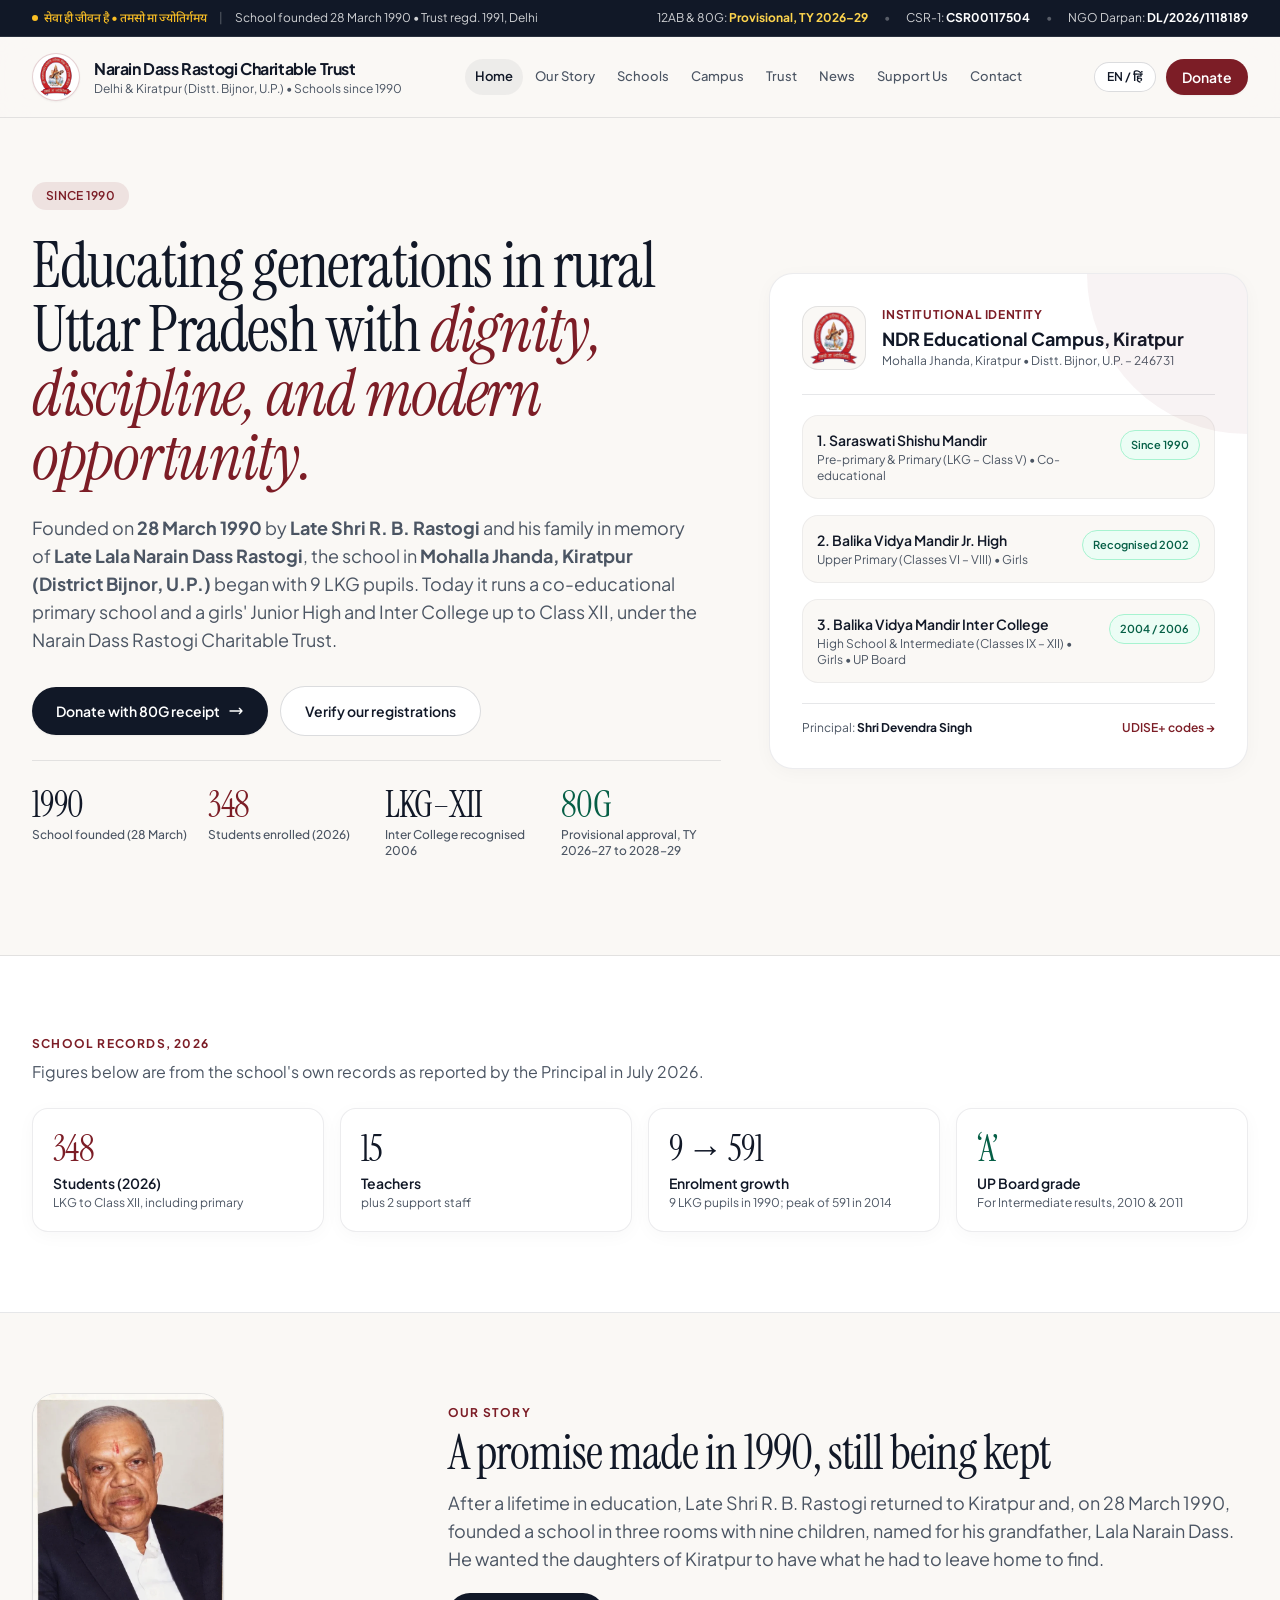
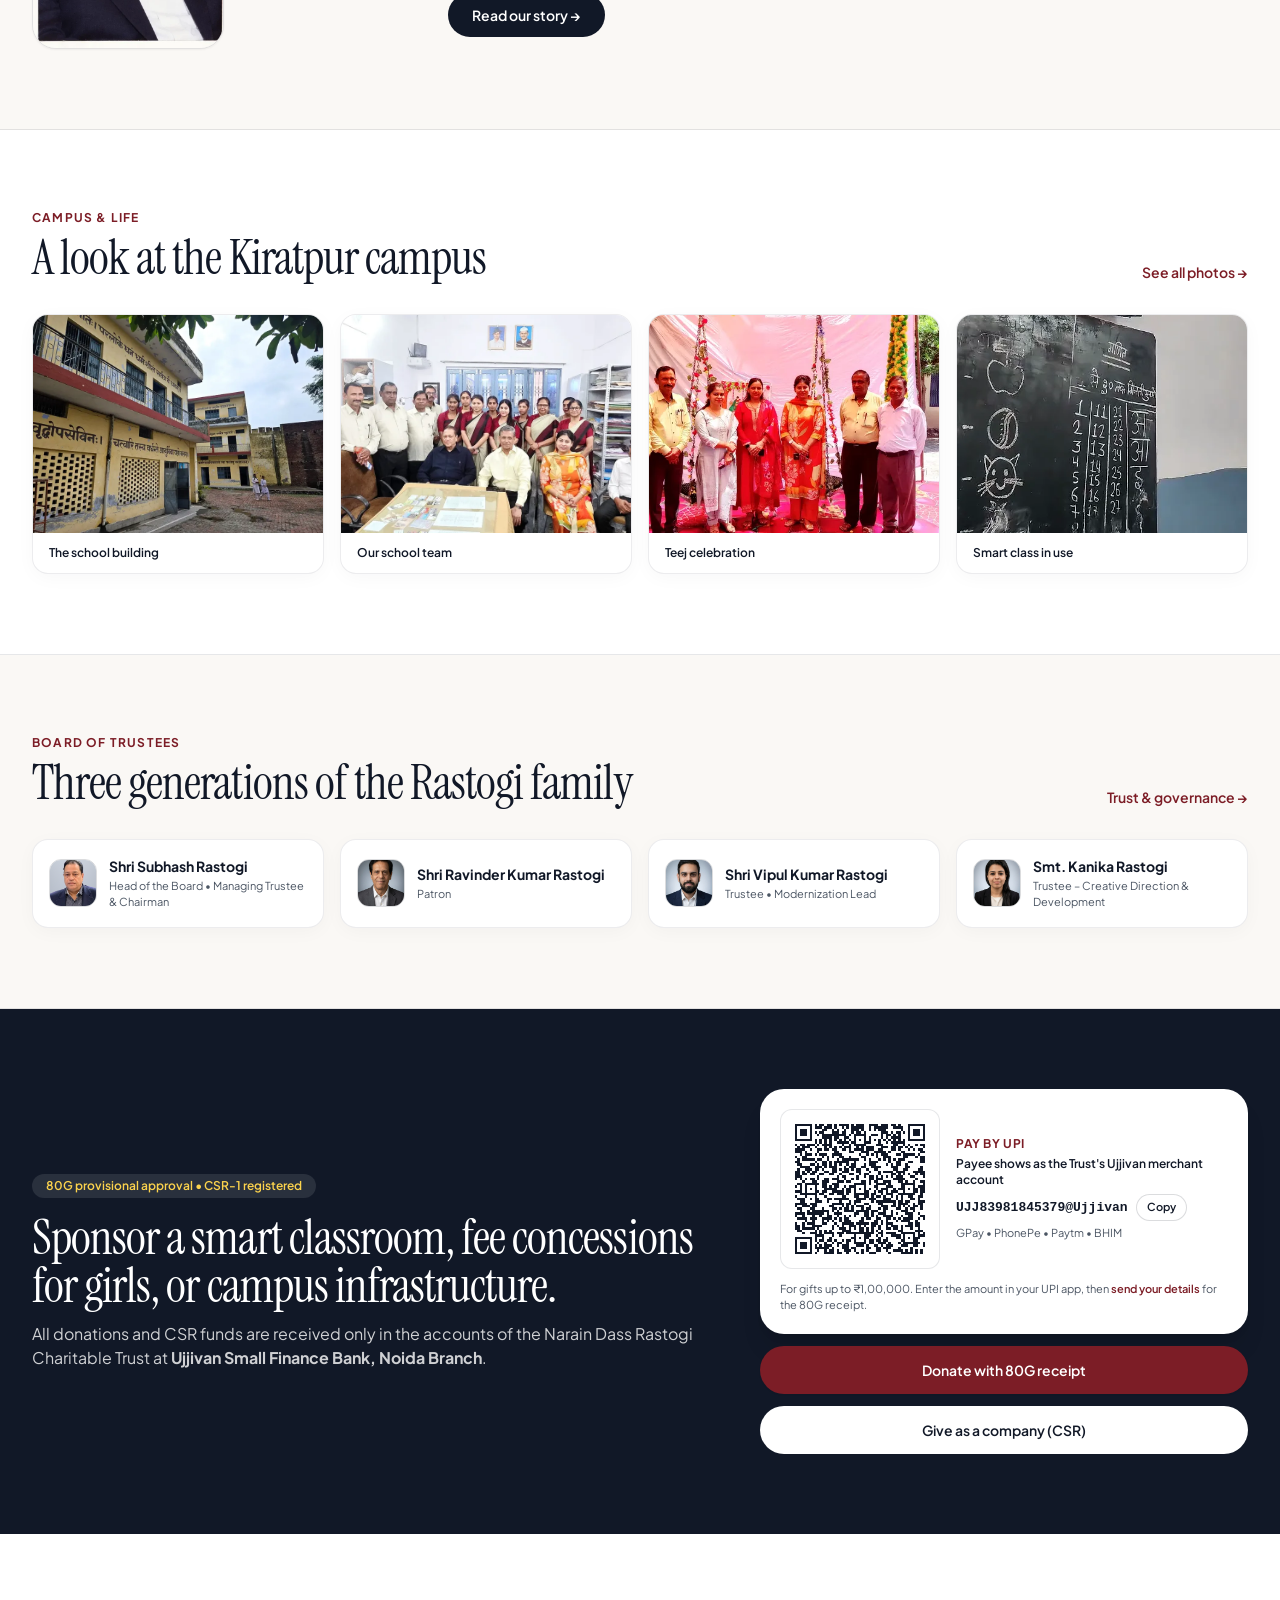
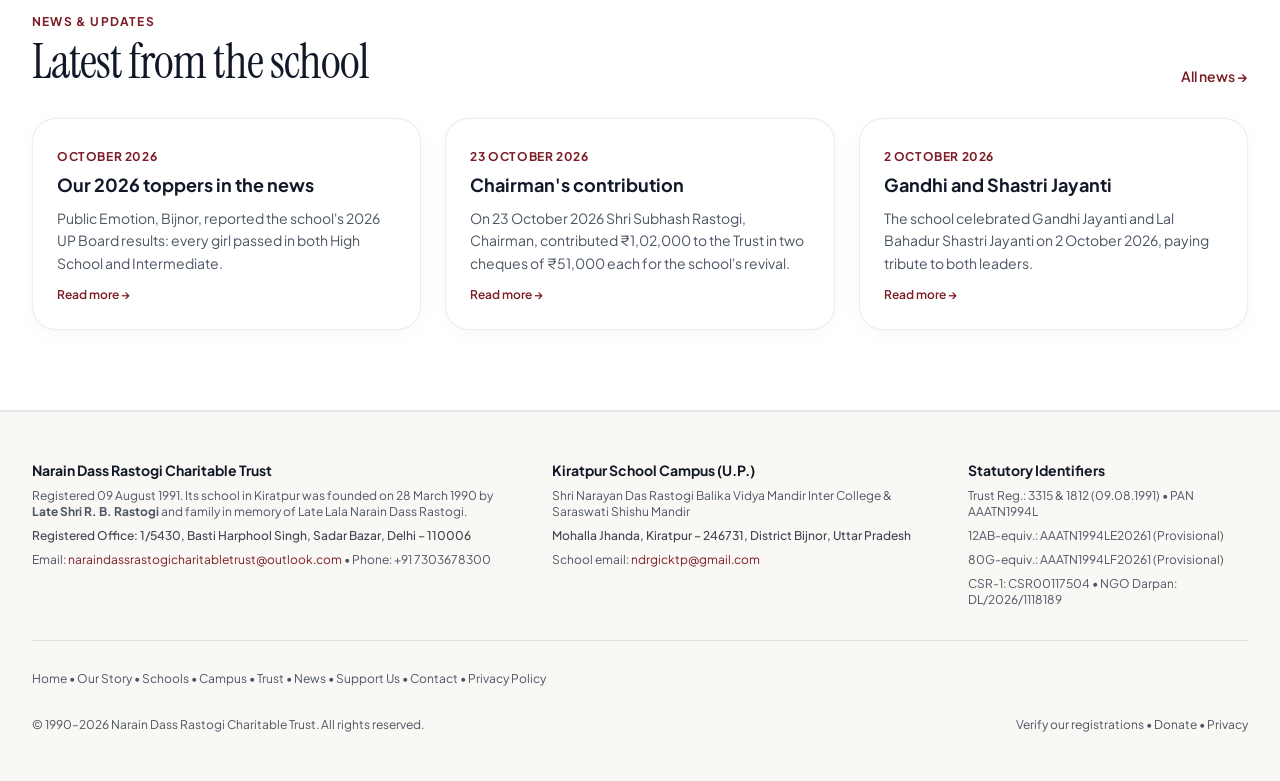
==== commit 1dbb2420: "Trustees: Subhash Rastogi first, then Patron" ====
--- a/index.html
+++ b/index.html
@@ -488,8 +488,8 @@
           <a href="/trust" class="text-sm font-semibold text-crimson hover:underline"><span data-lang="en">Trust &amp; governance →</span><span data-lang="hi">ट्रस्ट एवं प्रबंधन →</span></a>
         </div>
         <div class="grid sm:grid-cols-2 lg:grid-cols-4 gap-4 mt-8">
+          <div class="bento-card rounded-2xl p-4 bg-white flex items-center gap-3"><img src="/images/members/subhash-rastogi.jpg" alt="Shri Subhash Rastogi" loading="lazy" class="w-12 h-12 rounded-xl object-cover border border-ink/15 flex-shrink-0" /><div class="min-w-0"><div class="font-bold text-ink text-sm">Shri Subhash Rastogi</div><div class="text-[11px] text-slate mt-0.5"><span data-lang="en">Head of the Board • Managing Trustee &amp; Chairman</span><span data-lang="hi">न्यासी मंडल प्रमुख • प्रबंध न्यासी एवं अध्यक्ष</span></div></div></div>
           <div class="bento-card rounded-2xl p-4 bg-white flex items-center gap-3"><img src="/images/members/ravinder-rastogi.jpg" alt="Shri Ravinder Kumar Rastogi" loading="lazy" class="w-12 h-12 rounded-xl object-cover border border-ink/15 flex-shrink-0" /><div class="min-w-0"><div class="font-bold text-ink text-sm">Shri Ravinder Kumar Rastogi</div><div class="text-[11px] text-slate mt-0.5"><span data-lang="en">Patron</span><span data-lang="hi">संरक्षक</span></div></div></div>
-          <div class="bento-card rounded-2xl p-4 bg-white flex items-center gap-3"><img src="/images/members/subhash-rastogi.jpg" alt="Shri Subhash Rastogi" loading="lazy" class="w-12 h-12 rounded-xl object-cover border border-ink/15 flex-shrink-0" /><div class="min-w-0"><div class="font-bold text-ink text-sm">Shri Subhash Rastogi</div><div class="text-[11px] text-slate mt-0.5"><span data-lang="en">Head of the Board • Managing Trustee &amp; Chairman</span><span data-lang="hi">न्यासी मंडल प्रमुख • प्रबंध न्यासी एवं अध्यक्ष</span></div></div></div>
           <div class="bento-card rounded-2xl p-4 bg-white flex items-center gap-3"><img src="/images/members/vipul-kumar-rastogi.jpg" alt="Shri Vipul Kumar Rastogi" loading="lazy" class="w-12 h-12 rounded-xl object-cover border border-ink/15 flex-shrink-0" /><div class="min-w-0"><div class="font-bold text-ink text-sm">Shri Vipul Kumar Rastogi</div><div class="text-[11px] text-slate mt-0.5"><span data-lang="en">Trustee • Modernization Lead</span><span data-lang="hi">न्यासी • आधुनिकीकरण प्रमुख</span></div></div></div>
           <div class="bento-card rounded-2xl p-4 bg-white flex items-center gap-3"><img src="/images/members/kanika-rastogi.jpg" alt="Smt. Kanika Rastogi" loading="lazy" class="w-12 h-12 rounded-xl object-cover border border-ink/15 flex-shrink-0" /><div class="min-w-0"><div class="font-bold text-ink text-sm">Smt. Kanika Rastogi</div><div class="text-[11px] text-slate mt-0.5"><span data-lang="en">Trustee – Creative Direction &amp; Development</span><span data-lang="hi">ट्रस्टी – रचनात्मक दिशा एवं विकास</span></div></div></div>
         </div>
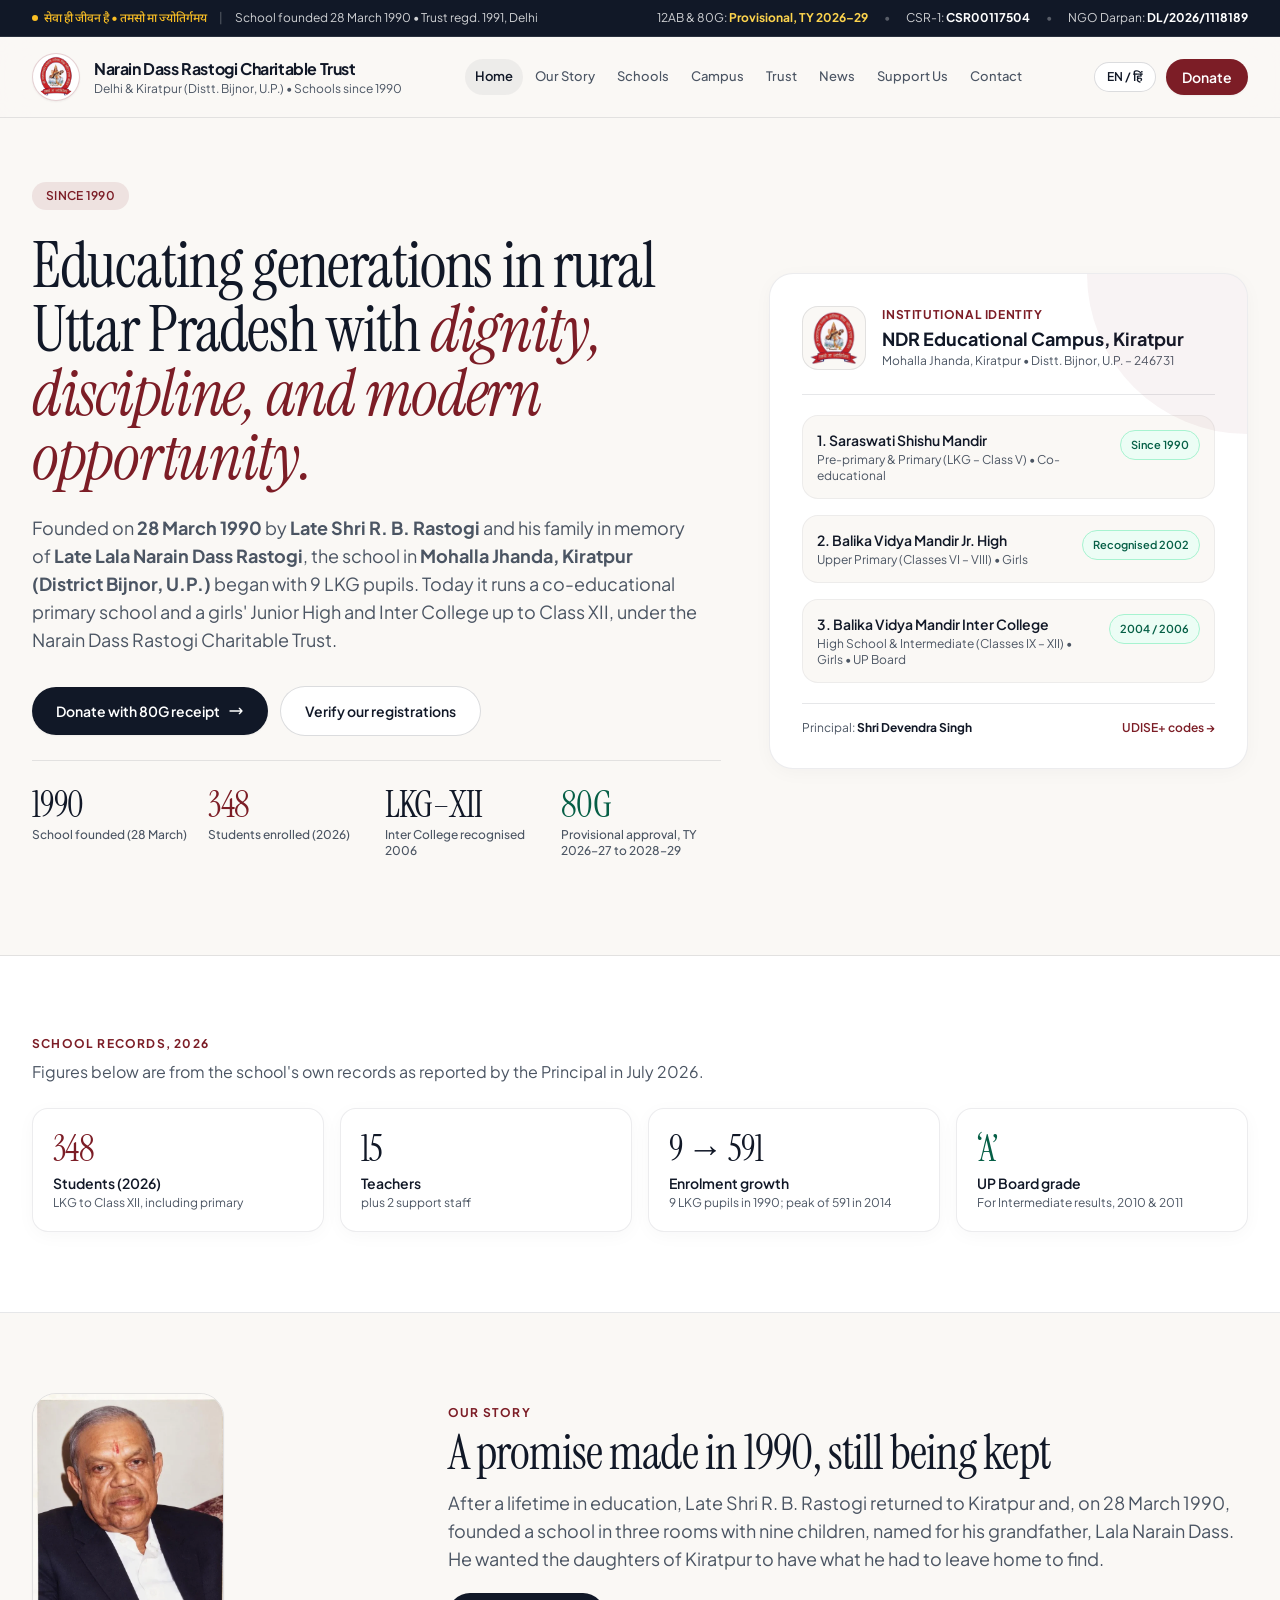
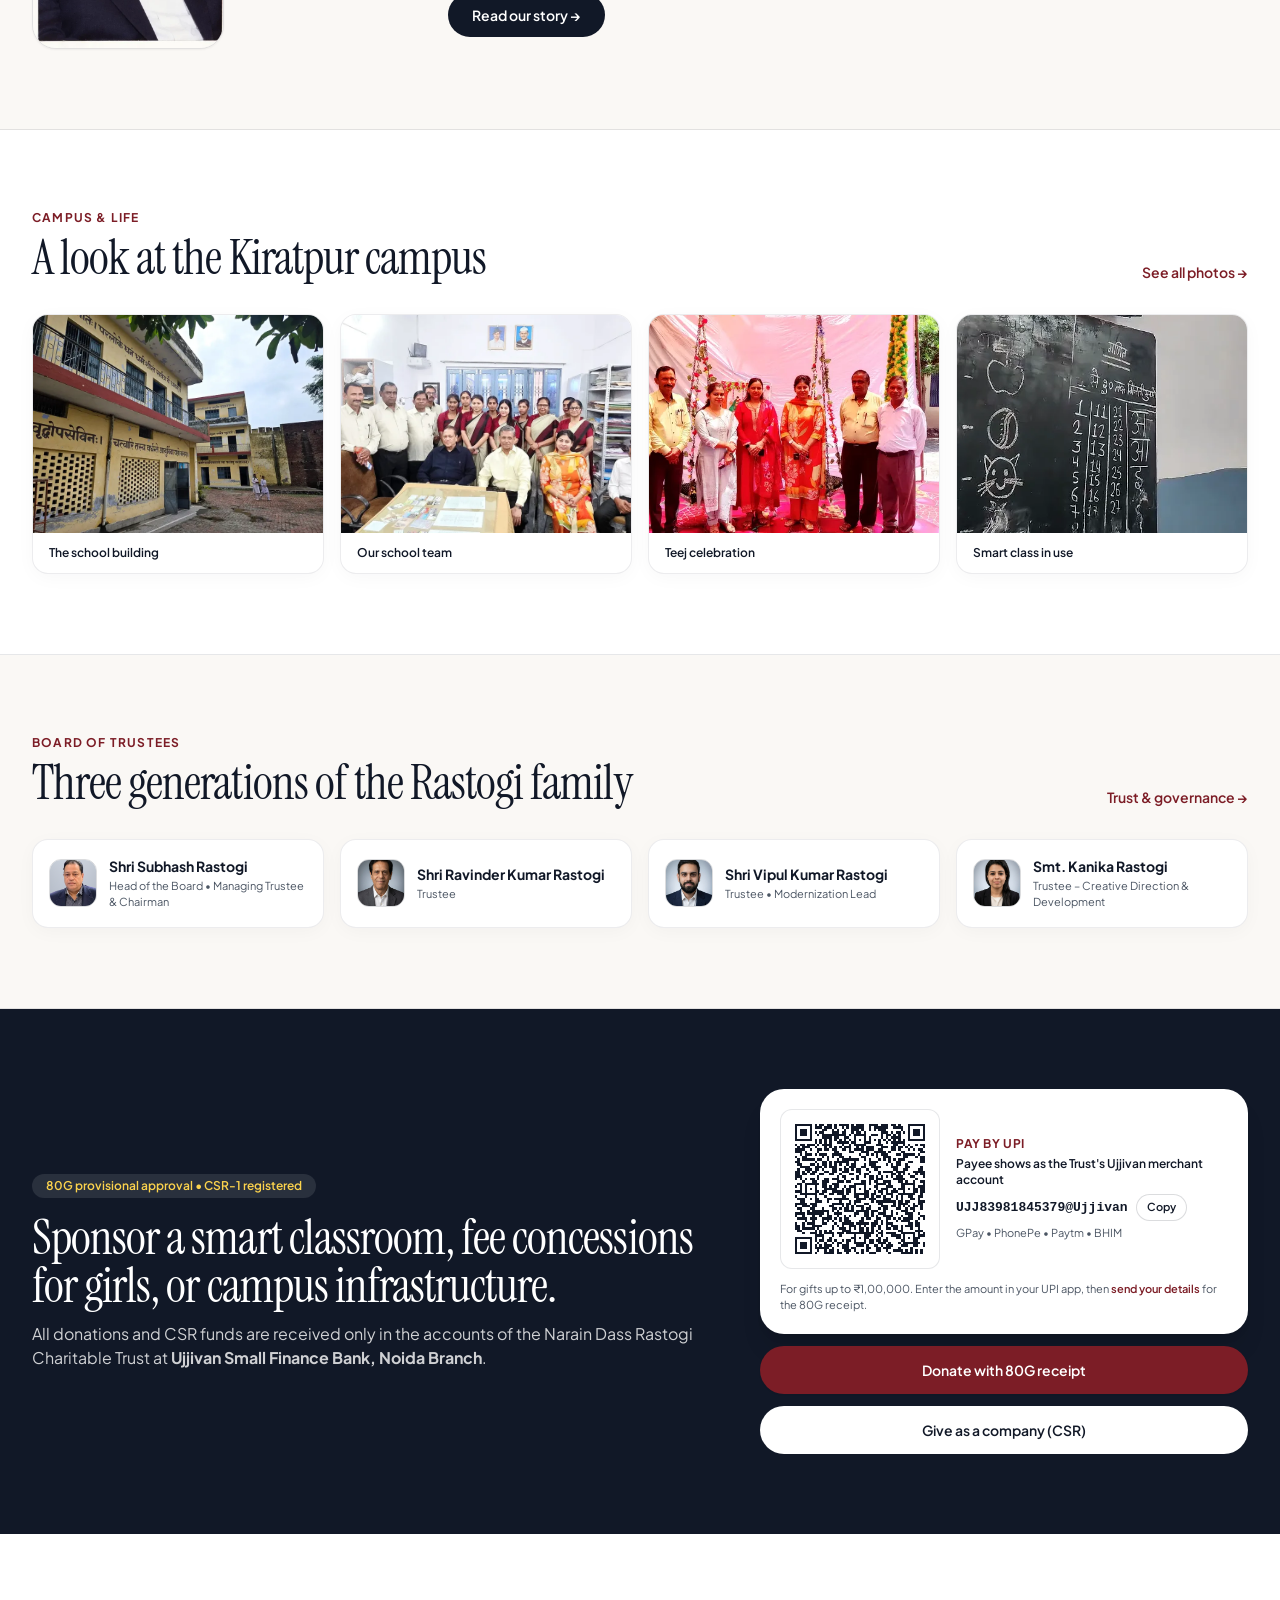
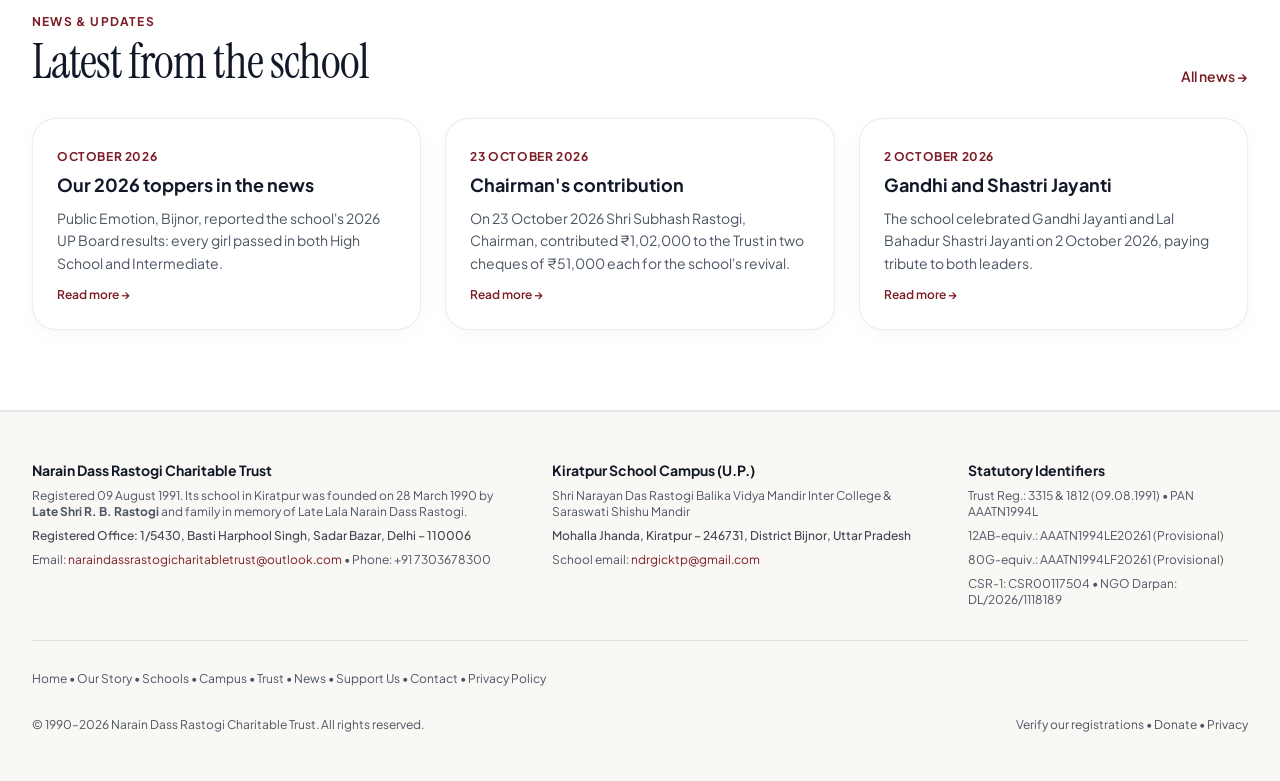
==== commit c7ed0e83: "Trustees: Ravinder Kumar Rastogi as Trustee; Miss Vibhuti Rastogi" ====
--- a/index.html
+++ b/index.html
@@ -489,7 +489,7 @@
         </div>
         <div class="grid sm:grid-cols-2 lg:grid-cols-4 gap-4 mt-8">
           <div class="bento-card rounded-2xl p-4 bg-white flex items-center gap-3"><img src="/images/members/subhash-rastogi.jpg" alt="Shri Subhash Rastogi" loading="lazy" class="w-12 h-12 rounded-xl object-cover border border-ink/15 flex-shrink-0" /><div class="min-w-0"><div class="font-bold text-ink text-sm">Shri Subhash Rastogi</div><div class="text-[11px] text-slate mt-0.5"><span data-lang="en">Head of the Board • Managing Trustee &amp; Chairman</span><span data-lang="hi">न्यासी मंडल प्रमुख • प्रबंध न्यासी एवं अध्यक्ष</span></div></div></div>
-          <div class="bento-card rounded-2xl p-4 bg-white flex items-center gap-3"><img src="/images/members/ravinder-rastogi.jpg" alt="Shri Ravinder Kumar Rastogi" loading="lazy" class="w-12 h-12 rounded-xl object-cover border border-ink/15 flex-shrink-0" /><div class="min-w-0"><div class="font-bold text-ink text-sm">Shri Ravinder Kumar Rastogi</div><div class="text-[11px] text-slate mt-0.5"><span data-lang="en">Patron</span><span data-lang="hi">संरक्षक</span></div></div></div>
+          <div class="bento-card rounded-2xl p-4 bg-white flex items-center gap-3"><img src="/images/members/ravinder-rastogi.jpg" alt="Shri Ravinder Kumar Rastogi" loading="lazy" class="w-12 h-12 rounded-xl object-cover border border-ink/15 flex-shrink-0" /><div class="min-w-0"><div class="font-bold text-ink text-sm">Shri Ravinder Kumar Rastogi</div><div class="text-[11px] text-slate mt-0.5"><span data-lang="en">Trustee</span><span data-lang="hi">न्यासी</span></div></div></div>
           <div class="bento-card rounded-2xl p-4 bg-white flex items-center gap-3"><img src="/images/members/vipul-kumar-rastogi.jpg" alt="Shri Vipul Kumar Rastogi" loading="lazy" class="w-12 h-12 rounded-xl object-cover border border-ink/15 flex-shrink-0" /><div class="min-w-0"><div class="font-bold text-ink text-sm">Shri Vipul Kumar Rastogi</div><div class="text-[11px] text-slate mt-0.5"><span data-lang="en">Trustee • Modernization Lead</span><span data-lang="hi">न्यासी • आधुनिकीकरण प्रमुख</span></div></div></div>
           <div class="bento-card rounded-2xl p-4 bg-white flex items-center gap-3"><img src="/images/members/kanika-rastogi.jpg" alt="Smt. Kanika Rastogi" loading="lazy" class="w-12 h-12 rounded-xl object-cover border border-ink/15 flex-shrink-0" /><div class="min-w-0"><div class="font-bold text-ink text-sm">Smt. Kanika Rastogi</div><div class="text-[11px] text-slate mt-0.5"><span data-lang="en">Trustee – Creative Direction &amp; Development</span><span data-lang="hi">ट्रस्टी – रचनात्मक दिशा एवं विकास</span></div></div></div>
         </div>
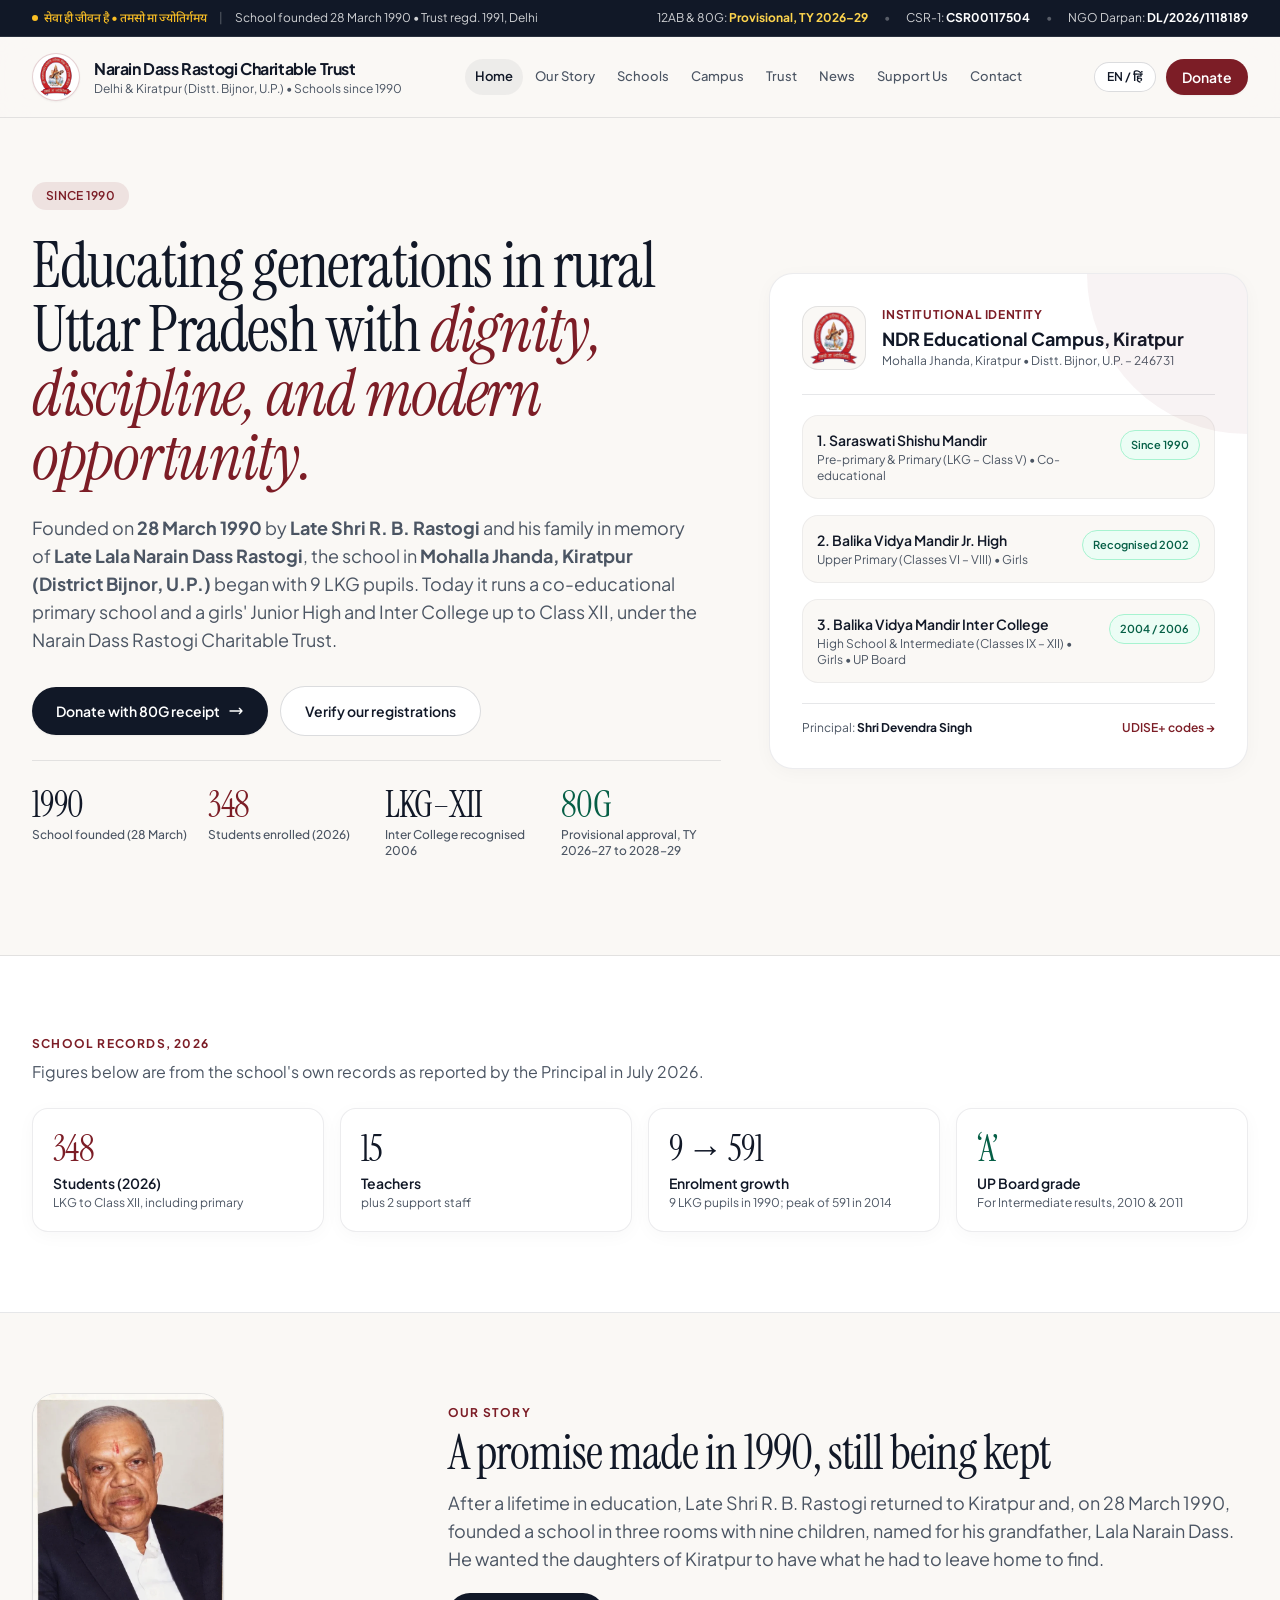
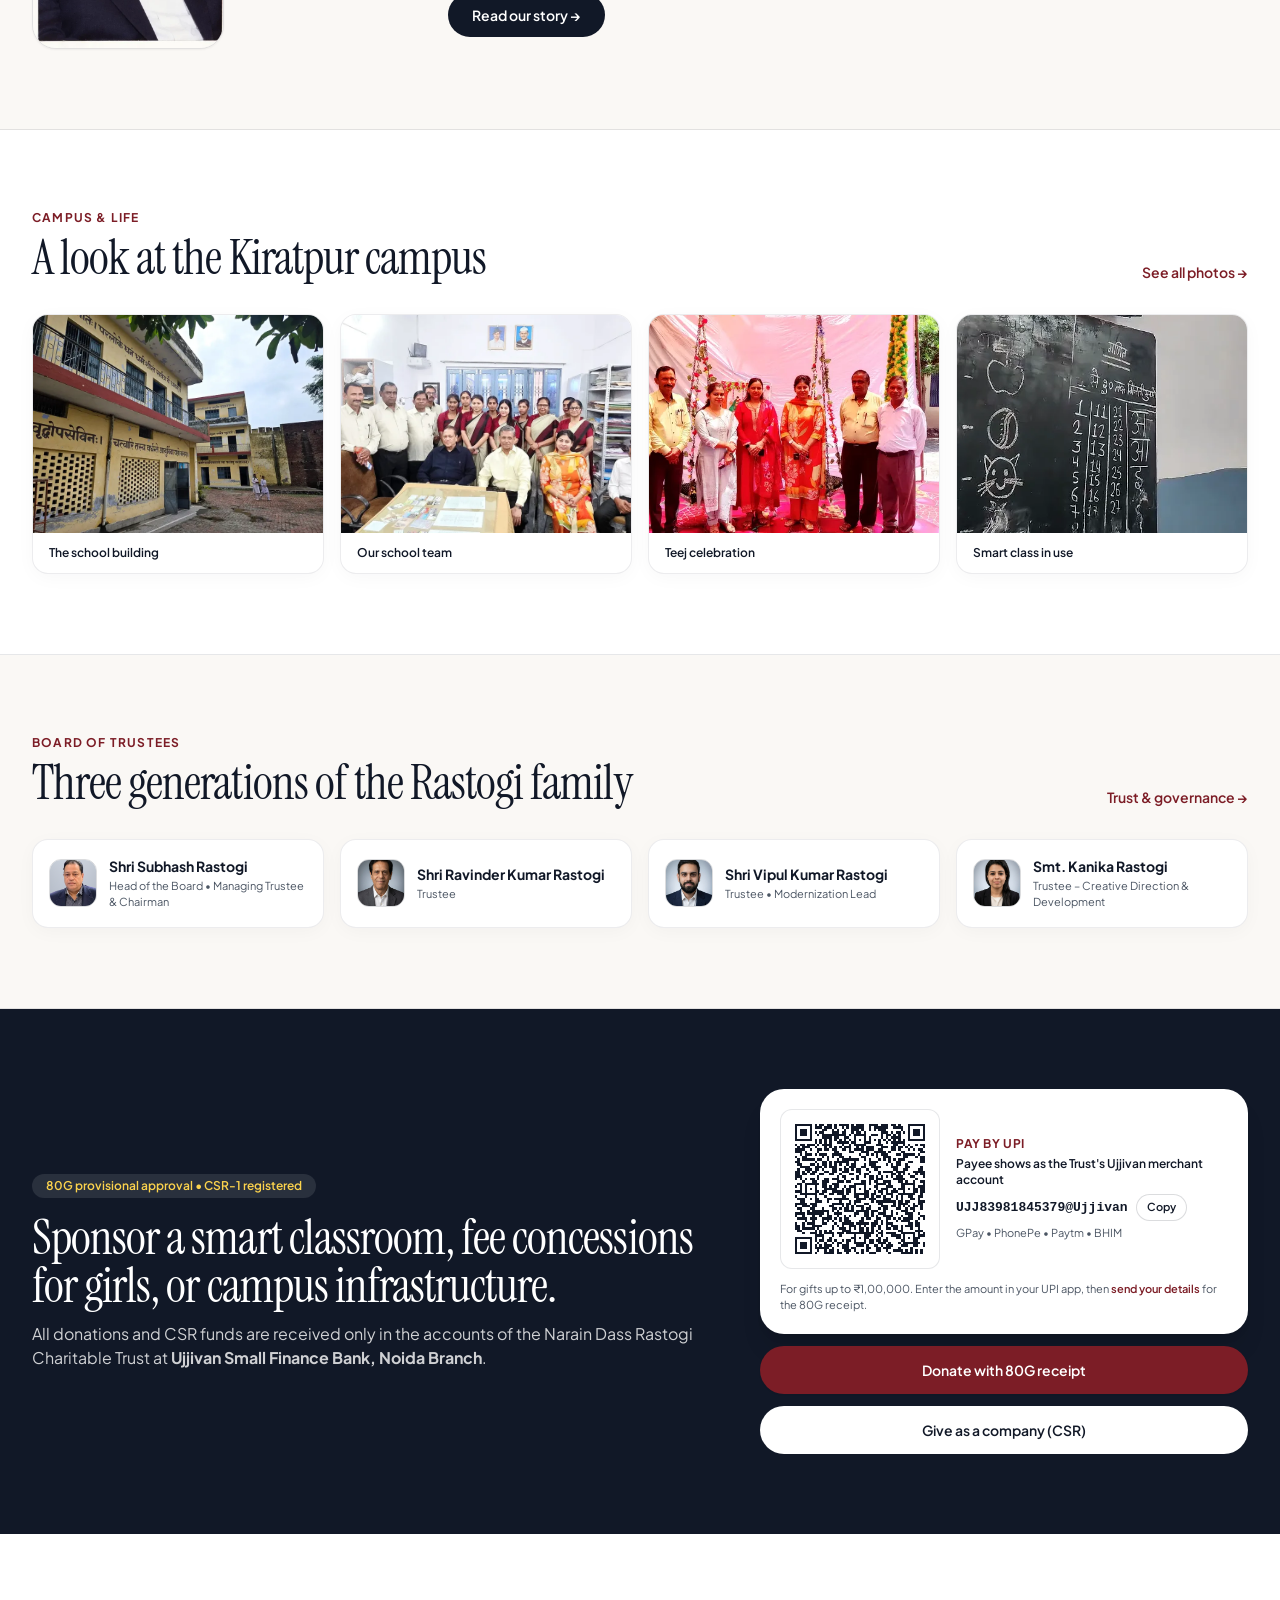
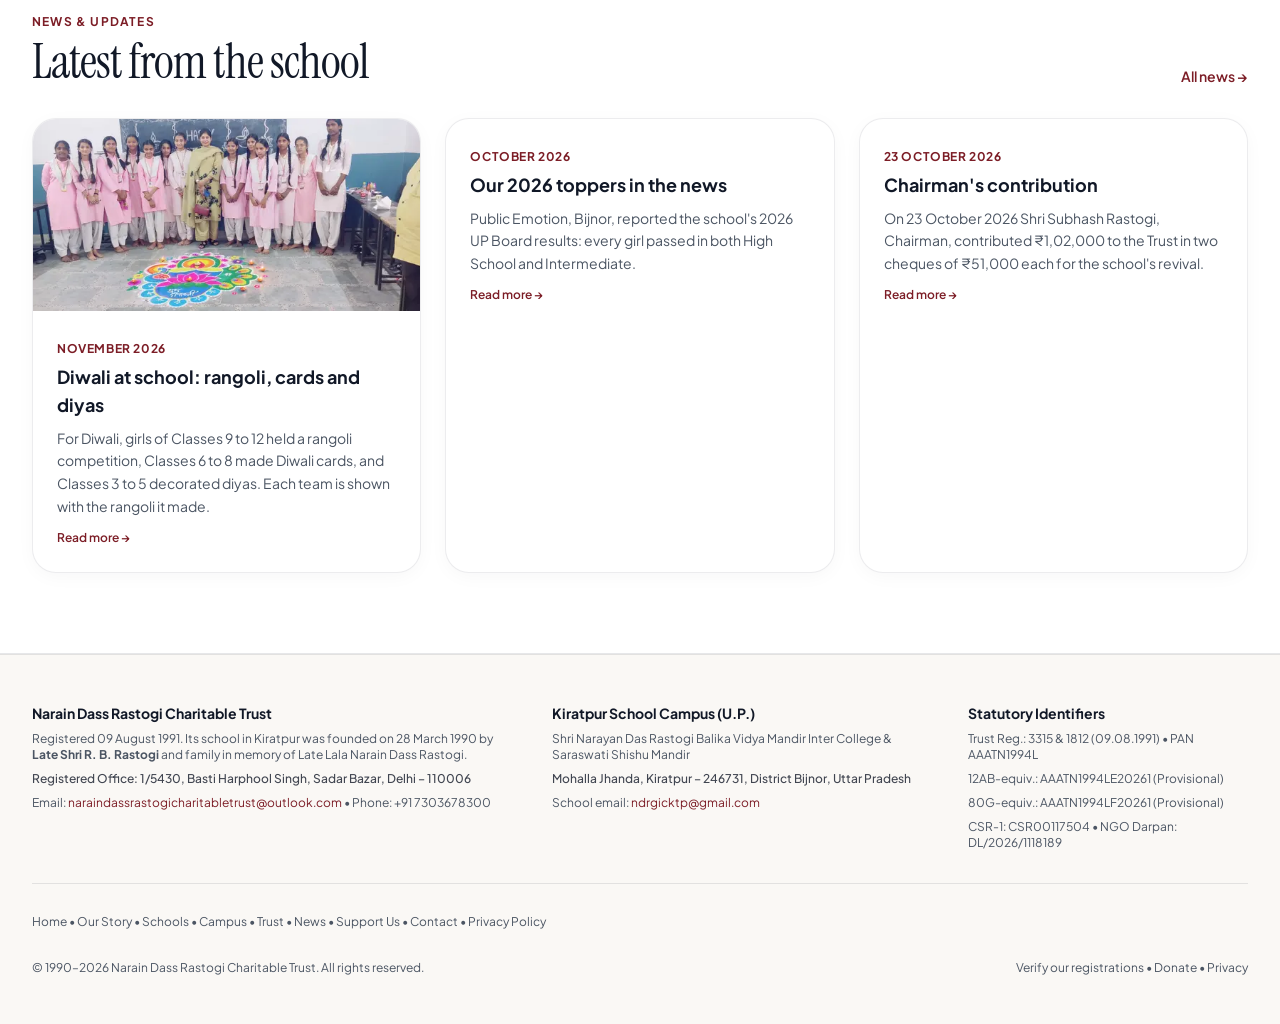
==== commit c41c33a0: "News: Diwali 2026 at school (rangoli teams, staff); new photo for Miss Vibhuti Rastogi" ====
--- a/index.html
+++ b/index.html
@@ -214,7 +214,7 @@
       } catch (e) {}
     })();
   </script>
-  <link rel="stylesheet" href="/assets/site.css?v=2e88fb99" />
+  <link rel="stylesheet" href="/assets/site.css?v=f45028bd" />
 </head>
 <body class="selection:bg-crimson selection:text-white">
 
@@ -533,7 +533,16 @@
           <a href="/news" class="text-sm font-semibold text-crimson hover:underline"><span data-lang="en">All news →</span><span data-lang="hi">सभी समाचार →</span></a>
         </div>
         <div class="grid md:grid-cols-3 gap-6 mt-8">
-          <article class="bento-card rounded-3xl overflow-hidden bg-white flex flex-col" id="news-2026-10-27">
+          <article class="bento-card rounded-3xl overflow-hidden bg-white flex flex-col" id="news-2026-11-06">
+            <a href="/news#news-2026-11-06" class="block"><img src="/images/campus/diwali-2026/p14-600.webp" alt="Rangoli team with their design, Diwali 2026" loading="lazy" class="w-full h-48 object-cover" /></a>
+            <div class="p-6 flex-1">
+              <time datetime="2026-11-06" class="text-xs font-bold uppercase tracking-wider text-crimson"><span data-lang="en">November 2026</span><span data-lang="hi">नवम्बर 2026</span></time>
+              <h3 class="text-lg font-bold text-ink mt-1"><span data-lang="en">Diwali at school: rangoli, cards and diyas</span><span data-lang="hi">विद्यालय में दीपावली: रंगोली, कार्ड और दीपक</span></h3>
+              <p class="text-sm text-slate mt-2 leading-relaxed"><span data-lang="en">For Diwali, girls of Classes 9 to 12 held a rangoli competition, Classes 6 to 8 made Diwali cards, and Classes 3 to 5 decorated diyas. Each team is shown with the rangoli it made.</span><span data-lang="hi">दीपावली के अवसर पर कक्षा 9 से 12 की छात्राओं ने रंगोली प्रतियोगिता में, कक्षा 6 से 8 की छात्राओं ने दीपावली कार्ड प्रतियोगिता में और कक्षा 3 से 5 के भैया-बहनों ने दीपक सजाओ प्रतियोगिता में भाग लिया। हर टीम अपनी बनाई रंगोली के साथ।</span></p>
+              <a href="/news#news-2026-11-06" class="mt-3 inline-block text-xs font-semibold text-crimson hover:underline"><span data-lang="en">Read more →</span><span data-lang="hi">और पढ़ें →</span></a>
+            </div>
+          </article>
+<article class="bento-card rounded-3xl overflow-hidden bg-white flex flex-col" id="news-2026-10-27">
             
             <div class="p-6 flex-1">
               <time datetime="2026-10-27" class="text-xs font-bold uppercase tracking-wider text-crimson"><span data-lang="en">October 2026</span><span data-lang="hi">अक्टूबर 2026</span></time>
@@ -549,15 +558,6 @@
               <h3 class="text-lg font-bold text-ink mt-1"><span data-lang="en">Chairman's contribution</span><span data-lang="hi">अध्यक्ष का योगदान</span></h3>
               <p class="text-sm text-slate mt-2 leading-relaxed"><span data-lang="en">On 23 October 2026 Shri Subhash Rastogi, Chairman, contributed ₹1,02,000 to the Trust in two cheques of ₹51,000 each for the school's revival.</span><span data-lang="hi">23 अक्टूबर 2026 को अध्यक्ष श्री सुभाष रस्तोगी ने विद्यालय के पुनरुद्धार के लिए ₹51,000 के दो चेकों के माध्यम से ट्रस्ट को ₹1,02,000 का योगदान दिया।</span></p>
               <a href="/support" class="mt-3 inline-block text-xs font-semibold text-crimson hover:underline"><span data-lang="en">Read more →</span><span data-lang="hi">और पढ़ें →</span></a>
-            </div>
-          </article>
-<article class="bento-card rounded-3xl overflow-hidden bg-white flex flex-col" id="news-2026-10-02">
-            
-            <div class="p-6 flex-1">
-              <time datetime="2026-10-02" class="text-xs font-bold uppercase tracking-wider text-crimson"><span data-lang="en">2 October 2026</span><span data-lang="hi">2 अक्टूबर 2026</span></time>
-              <h3 class="text-lg font-bold text-ink mt-1"><span data-lang="en">Gandhi and Shastri Jayanti</span><span data-lang="hi">गांधी एवं शास्त्री जयंती</span></h3>
-              <p class="text-sm text-slate mt-2 leading-relaxed"><span data-lang="en">The school celebrated Gandhi Jayanti and Lal Bahadur Shastri Jayanti on 2 October 2026, paying tribute to both leaders.</span><span data-lang="hi">विद्यालय ने 2 अक्टूबर 2026 को गांधी जयंती और लाल बहादुर शास्त्री जयंती मनाई और दोनों महापुरुषों को श्रद्धांजलि दी।</span></p>
-              <a href="/news#news-2026-10-02" class="mt-3 inline-block text-xs font-semibold text-crimson hover:underline"><span data-lang="en">Read more →</span><span data-lang="hi">और पढ़ें →</span></a>
             </div>
           </article>
         </div>
--- a/assets/site.css
+++ b/assets/site.css
@@ -1 +1 @@
-*,:after,:before{--tw-border-spacing-x:0;--tw-border-spacing-y:0;--tw-translate-x:0;--tw-translate-y:0;--tw-rotate:0;--tw-skew-x:0;--tw-skew-y:0;--tw-scale-x:1;--tw-scale-y:1;--tw-pan-x: ;--tw-pan-y: ;--tw-pinch-zoom: ;--tw-scroll-snap-strictness:proximity;--tw-gradient-from-position: ;--tw-gradient-via-position: ;--tw-gradient-to-position: ;--tw-ordinal: ;--tw-slashed-zero: ;--tw-numeric-figure: ;--tw-numeric-spacing: ;--tw-numeric-fraction: ;--tw-ring-inset: ;--tw-ring-offset-width:0px;--tw-ring-offset-color:#fff;--tw-ring-color:rgba(59,130,246,.5);--tw-ring-offset-shadow:0 0 #0000;--tw-ring-shadow:0 0 #0000;--tw-shadow:0 0 #0000;--tw-shadow-colored:0 0 #0000;--tw-blur: ;--tw-brightness: ;--tw-contrast: ;--tw-grayscale: ;--tw-hue-rotate: ;--tw-invert: ;--tw-saturate: ;--tw-sepia: ;--tw-drop-shadow: ;--tw-backdrop-blur: ;--tw-backdrop-brightness: ;--tw-backdrop-contrast: ;--tw-backdrop-grayscale: ;--tw-backdrop-hue-rotate: ;--tw-backdrop-invert: ;--tw-backdrop-opacity: ;--tw-backdrop-saturate: ;--tw-backdrop-sepia: ;--tw-contain-size: ;--tw-contain-layout: ;--tw-contain-paint: ;--tw-contain-style: }::backdrop{--tw-border-spacing-x:0;--tw-border-spacing-y:0;--tw-translate-x:0;--tw-translate-y:0;--tw-rotate:0;--tw-skew-x:0;--tw-skew-y:0;--tw-scale-x:1;--tw-scale-y:1;--tw-pan-x: ;--tw-pan-y: ;--tw-pinch-zoom: ;--tw-scroll-snap-strictness:proximity;--tw-gradient-from-position: ;--tw-gradient-via-position: ;--tw-gradient-to-position: ;--tw-ordinal: ;--tw-slashed-zero: ;--tw-numeric-figure: ;--tw-numeric-spacing: ;--tw-numeric-fraction: ;--tw-ring-inset: ;--tw-ring-offset-width:0px;--tw-ring-offset-color:#fff;--tw-ring-color:rgba(59,130,246,.5);--tw-ring-offset-shadow:0 0 #0000;--tw-ring-shadow:0 0 #0000;--tw-shadow:0 0 #0000;--tw-shadow-colored:0 0 #0000;--tw-blur: ;--tw-brightness: ;--tw-contrast: ;--tw-grayscale: ;--tw-hue-rotate: ;--tw-invert: ;--tw-saturate: ;--tw-sepia: ;--tw-drop-shadow: ;--tw-backdrop-blur: ;--tw-backdrop-brightness: ;--tw-backdrop-contrast: ;--tw-backdrop-grayscale: ;--tw-backdrop-hue-rotate: ;--tw-backdrop-invert: ;--tw-backdrop-opacity: ;--tw-backdrop-saturate: ;--tw-backdrop-sepia: ;--tw-contain-size: ;--tw-contain-layout: ;--tw-contain-paint: ;--tw-contain-style: }/*! tailwindcss v3.4.17 | MIT License | https://tailwindcss.com*/*,:after,:before{border:0 solid #e5e7eb;box-sizing:border-box}:after,:before{--tw-content:""}:host,html{line-height:1.5;-webkit-text-size-adjust:100%;font-family:Plus Jakarta Sans,Noto Sans Devanagari,sans-serif;font-feature-settings:normal;font-variation-settings:normal;-moz-tab-size:4;-o-tab-size:4;tab-size:4;-webkit-tap-highlight-color:transparent}body{line-height:inherit;margin:0}hr{border-top-width:1px;color:inherit;height:0}abbr:where([title]){-webkit-text-decoration:underline dotted;text-decoration:underline dotted}h1,h2,h3,h4,h5,h6{font-size:inherit;font-weight:inherit}a{color:inherit;text-decoration:inherit}b,strong{font-weight:bolder}code,kbd,pre,samp{font-family:ui-monospace,SFMono-Regular,Menlo,Monaco,Consolas,Liberation Mono,Courier New,monospace;font-feature-settings:normal;font-size:1em;font-variation-settings:normal}small{font-size:80%}sub,sup{font-size:75%;line-height:0;position:relative;vertical-align:baseline}sub{bottom:-.25em}sup{top:-.5em}table{border-collapse:collapse;border-color:inherit;text-indent:0}button,input,optgroup,select,textarea{color:inherit;font-family:inherit;font-feature-settings:inherit;font-size:100%;font-variation-settings:inherit;font-weight:inherit;letter-spacing:inherit;line-height:inherit;margin:0;padding:0}button,select{text-transform:none}button,input:where([type=button]),input:where([type=reset]),input:where([type=submit]){-webkit-appearance:button;background-color:transparent;background-image:none}:-moz-focusring{outline:auto}:-moz-ui-invalid{box-shadow:none}progress{vertical-align:baseline}::-webkit-inner-spin-button,::-webkit-outer-spin-button{height:auto}[type=search]{-webkit-appearance:textfield;outline-offset:-2px}::-webkit-search-decoration{-webkit-appearance:none}::-webkit-file-upload-button{-webkit-appearance:button;font:inherit}summary{display:list-item}blockquote,dd,dl,figure,h1,h2,h3,h4,h5,h6,hr,p,pre{margin:0}fieldset{margin:0}fieldset,legend{padding:0}menu,ol,ul{list-style:none;margin:0;padding:0}dialog{padding:0}textarea{resize:vertical}input::-moz-placeholder,textarea::-moz-placeholder{color:#9ca3af;opacity:1}input::placeholder,textarea::placeholder{color:#9ca3af;opacity:1}[role=button],button{cursor:pointer}:disabled{cursor:default}audio,canvas,embed,iframe,img,object,svg,video{display:block;vertical-align:middle}img,video{height:auto;max-width:100%}[hidden]:where(:not([hidden=until-found])){display:none}body{background-color:#faf8f5;color:#111827;font-family:Plus Jakarta Sans,Noto Sans Devanagari,sans-serif;-webkit-font-smoothing:antialiased}.serif-display{font-family:"Instrument Serif",Noto Sans Devanagari,Georgia,serif;letter-spacing:-.02em}.glass-nav{backdrop-filter:blur(16px);-webkit-backdrop-filter:blur(16px);background:hsla(36,33%,97%,.88)}.bento-card{background:#fff;border:1px solid rgba(17,24,39,.08);box-shadow:0 4px 20px -2px rgba(17,24,39,.04);transition:transform .25s ease,box-shadow .25s ease,border-color .25s ease}.bento-card:hover{border-color:rgba(124,29,38,.22);box-shadow:0 12px 32px -4px rgba(124,29,38,.08);transform:translateY(-2px)}section{scroll-margin-top:96px}html.lang-hi [data-lang=en],html:not(.lang-hi) [data-lang=hi]{display:none!important}html.lang-hi .serif-display{letter-spacing:0;line-height:1.25}#mobileMenu a,#mobileMenu button{min-height:44px}#lightbox{touch-action:pan-y}#lightbox #lbCap strong{color:#fff}#lightbox img{max-height:90vh}body.lb-lock{overflow:hidden}.field{background:#faf8f5;border:1px solid rgba(17,24,39,.15);border-radius:.75rem;font-size:.9rem;padding:.65rem .9rem;width:100%}.field:focus{background:#fff;border-color:#7c1d26;outline:none}.field.invalid{background:#fef2f2;border-color:#b91c1c}.err{color:#b91c1c;display:none;font-size:.72rem;margin-top:.25rem}.err.show{display:block}.step-dot{align-items:center;border-radius:9999px;display:inline-flex;font-size:.75rem;font-weight:700;height:1.75rem;justify-content:center;width:1.75rem}#kycForm,#payStep,#utrStep{scroll-margin-top:104px}#upiQr svg{display:block;height:auto;width:100%}.toggle-more[aria-expanded=false] .when-open,.toggle-more[aria-expanded=true] .when-closed{display:none}.toggle-more[aria-expanded=true] .chev{transform:rotate(180deg)}[hidden]{display:none!important}.enquiry-form [data-req].invalid{background:#fef2f2;border-color:#b91c1c}.news-more summary{cursor:pointer;list-style:none}.news-more summary::-webkit-details-marker{display:none}.news-more:not([open]) .when-open,.news-more[open] .when-closed{display:none}.seg{background:#fff;border:1px solid rgba(17,24,39,.12);border-radius:9999px;display:inline-flex;gap:2px;padding:4px}.seg button{border-radius:9999px;color:#4b5563;font-size:.85rem;font-weight:600;min-height:40px;padding:.5rem 1.1rem;white-space:nowrap}.seg button:hover{background:#f3efea;color:#111827}.seg button[aria-pressed=true]{background:#7c1d26;color:#fff}@media (max-width:639px){.seg{display:flex;width:100%}.seg button{flex:1 1 0;padding-left:.5rem;padding-right:.5rem}}.pointer-events-none{pointer-events:none}.static{position:static}.fixed{position:fixed}.absolute{position:absolute}.relative{position:relative}.sticky{position:sticky}.inset-0{inset:0}.inset-x-0{left:0;right:0}.bottom-0{bottom:0}.bottom-5{bottom:1.25rem}.left-1\/2{left:50%}.left-2{left:.5rem}.left-4{left:1rem}.right-0{right:0}.right-2{right:.5rem}.right-3{right:.75rem}.right-5{right:1.25rem}.top-0{top:0}.top-1\/2{top:50%}.top-3{top:.75rem}.top-4{top:1rem}.top-5{top:1.25rem}.top-full{top:100%}.z-10{z-index:10}.z-40{z-index:40}.z-50{z-index:50}.z-\[60\]{z-index:60}.z-\[70\]{z-index:70}.col-span-2{grid-column:span 2/span 2}.mx-auto{margin-left:auto;margin-right:auto}.mb-1{margin-bottom:.25rem}.mb-1\.5{margin-bottom:.375rem}.mb-6{margin-bottom:1.5rem}.mt-0\.5{margin-top:.125rem}.mt-1{margin-top:.25rem}.mt-1\.5{margin-top:.375rem}.mt-10{margin-top:2.5rem}.mt-12{margin-top:3rem}.mt-14{margin-top:3.5rem}.mt-2{margin-top:.5rem}.mt-2\.5{margin-top:.625rem}.mt-3{margin-top:.75rem}.mt-4{margin-top:1rem}.mt-5{margin-top:1.25rem}.mt-6{margin-top:1.5rem}.mt-8{margin-top:2rem}.block{display:block}.inline-block{display:inline-block}.flex{display:flex}.inline-flex{display:inline-flex}.table{display:table}.grid{display:grid}.hidden{display:none}.aspect-\[16\/9\]{aspect-ratio:16/9}.aspect-\[20\/9\]{aspect-ratio:20/9}.aspect-\[3\/4\]{aspect-ratio:3/4}.aspect-\[4\/3\]{aspect-ratio:4/3}.aspect-\[4\/5\]{aspect-ratio:4/5}.h-1\.5{height:.375rem}.h-10{height:2.5rem}.h-11{height:2.75rem}.h-12{height:3rem}.h-16{height:4rem}.h-20{height:5rem}.h-24{height:6rem}.h-32{height:8rem}.h-4{height:1rem}.h-40{height:10rem}.h-48{height:12rem}.h-5{height:1.25rem}.h-64{height:16rem}.h-8{height:2rem}.h-80{height:20rem}.h-9{height:2.25rem}.h-auto{height:auto}.h-full{height:100%}.max-h-\[36rem\]{max-height:36rem}.max-h-\[calc\(100vh-5rem\)\]{max-height:calc(100vh - 5rem)}.w-1\.5{width:.375rem}.w-10{width:2.5rem}.w-11{width:2.75rem}.w-12{width:3rem}.w-16{width:4rem}.w-20{width:5rem}.w-24{width:6rem}.w-28{width:7rem}.w-32{width:8rem}.w-4{width:1rem}.w-40{width:10rem}.w-48{width:12rem}.w-5{width:1.25rem}.w-8{width:2rem}.w-\[calc\(100\%-2rem\)\]{width:calc(100% - 2rem)}.w-full{width:100%}.min-w-0{min-width:0}.max-w-2xl{max-width:42rem}.max-w-3xl{max-width:48rem}.max-w-4xl{max-width:56rem}.max-w-5xl{max-width:64rem}.max-w-7xl{max-width:80rem}.max-w-full{max-width:100%}.max-w-lg{max-width:32rem}.max-w-md{max-width:28rem}.flex-1{flex:1 1 0%}.flex-shrink-0{flex-shrink:0}.grow{flex-grow:1}.-translate-x-1\/2{--tw-translate-x:-50%}.-translate-x-1\/2,.-translate-y-1\/2{transform:translate(var(--tw-translate-x),var(--tw-translate-y)) rotate(var(--tw-rotate)) skewX(var(--tw-skew-x)) skewY(var(--tw-skew-y)) scaleX(var(--tw-scale-x)) scaleY(var(--tw-scale-y))}.-translate-y-1\/2{--tw-translate-y:-50%}.rotate-180{--tw-rotate:180deg;transform:translate(var(--tw-translate-x),var(--tw-translate-y)) rotate(var(--tw-rotate)) skewX(var(--tw-skew-x)) skewY(var(--tw-skew-y)) scaleX(var(--tw-scale-x)) scaleY(var(--tw-scale-y))}.cursor-zoom-in{cursor:zoom-in}.list-disc{list-style-type:disc}.grid-cols-2{grid-template-columns:repeat(2,minmax(0,1fr))}.flex-col{flex-direction:column}.flex-wrap{flex-wrap:wrap}.items-start{align-items:flex-start}.items-center{align-items:center}.justify-center{justify-content:center}.justify-between{justify-content:space-between}.gap-0\.5{gap:.125rem}.gap-1{gap:.25rem}.gap-1\.5{gap:.375rem}.gap-10{gap:2.5rem}.gap-2{gap:.5rem}.gap-2\.5{gap:.625rem}.gap-3{gap:.75rem}.gap-4{gap:1rem}.gap-5{gap:1.25rem}.gap-6{gap:1.5rem}.gap-8{gap:2rem}.gap-x-3{-moz-column-gap:.75rem;column-gap:.75rem}.gap-x-6{-moz-column-gap:1.5rem;column-gap:1.5rem}.gap-y-0\.5{row-gap:.125rem}.gap-y-2{row-gap:.5rem}.space-y-1\.5>:not([hidden])~:not([hidden]){--tw-space-y-reverse:0;margin-bottom:calc(.375rem*var(--tw-space-y-reverse));margin-top:calc(.375rem*(1 - var(--tw-space-y-reverse)))}.space-y-2>:not([hidden])~:not([hidden]){--tw-space-y-reverse:0;margin-bottom:calc(.5rem*var(--tw-space-y-reverse));margin-top:calc(.5rem*(1 - var(--tw-space-y-reverse)))}.space-y-2\.5>:not([hidden])~:not([hidden]){--tw-space-y-reverse:0;margin-bottom:calc(.625rem*var(--tw-space-y-reverse));margin-top:calc(.625rem*(1 - var(--tw-space-y-reverse)))}.space-y-3>:not([hidden])~:not([hidden]){--tw-space-y-reverse:0;margin-bottom:calc(.75rem*var(--tw-space-y-reverse));margin-top:calc(.75rem*(1 - var(--tw-space-y-reverse)))}.space-y-3\.5>:not([hidden])~:not([hidden]){--tw-space-y-reverse:0;margin-bottom:calc(.875rem*var(--tw-space-y-reverse));margin-top:calc(.875rem*(1 - var(--tw-space-y-reverse)))}.space-y-4>:not([hidden])~:not([hidden]){--tw-space-y-reverse:0;margin-bottom:calc(1rem*var(--tw-space-y-reverse));margin-top:calc(1rem*(1 - var(--tw-space-y-reverse)))}.space-y-5>:not([hidden])~:not([hidden]){--tw-space-y-reverse:0;margin-bottom:calc(1.25rem*var(--tw-space-y-reverse));margin-top:calc(1.25rem*(1 - var(--tw-space-y-reverse)))}.space-y-6>:not([hidden])~:not([hidden]){--tw-space-y-reverse:0;margin-bottom:calc(1.5rem*var(--tw-space-y-reverse));margin-top:calc(1.5rem*(1 - var(--tw-space-y-reverse)))}.divide-y>:not([hidden])~:not([hidden]){--tw-divide-y-reverse:0;border-bottom-width:calc(1px*var(--tw-divide-y-reverse));border-top-width:calc(1px*(1 - var(--tw-divide-y-reverse)))}.divide-ink\/10>:not([hidden])~:not([hidden]){border-color:rgba(17,24,39,.1)}.self-start{align-self:flex-start}.overflow-hidden{overflow:hidden}.overflow-x-auto{overflow-x:auto}.overflow-y-auto{overflow-y:auto}.scroll-smooth{scroll-behavior:smooth}.truncate{overflow:hidden;text-overflow:ellipsis}.truncate,.whitespace-nowrap{white-space:nowrap}.break-words{overflow-wrap:break-word}.break-all{word-break:break-all}.rounded{border-radius:.25rem}.rounded-2xl{border-radius:1rem}.rounded-3xl{border-radius:1.5rem}.rounded-full{border-radius:9999px}.rounded-lg{border-radius:.5rem}.rounded-xl{border-radius:.75rem}.rounded-bl-full{border-bottom-left-radius:9999px}.border{border-width:1px}.border-b{border-bottom-width:1px}.border-l-4{border-left-width:4px}.border-t{border-top-width:1px}.border-t-4{border-top-width:4px}.border-amber-200{--tw-border-opacity:1;border-color:rgb(253 230 138/var(--tw-border-opacity,1))}.border-crimson\/20{border-color:rgba(124,29,38,.2)}.border-crimson\/25{border-color:rgba(124,29,38,.25)}.border-emerald-200{--tw-border-opacity:1;border-color:rgb(167 243 208/var(--tw-border-opacity,1))}.border-ink\/10{border-color:rgba(17,24,39,.1)}.border-ink\/15{border-color:rgba(17,24,39,.15)}.border-ink\/5{border-color:rgba(17,24,39,.05)}.border-white\/10{border-color:hsla(0,0%,100%,.1)}.border-white\/15{border-color:hsla(0,0%,100%,.15)}.border-l-emerald-600{--tw-border-opacity:1;border-left-color:rgb(5 150 105/var(--tw-border-opacity,1))}.border-t-crimson{--tw-border-opacity:1;border-top-color:rgb(124 29 38/var(--tw-border-opacity,1))}.bg-amber-400{--tw-bg-opacity:1;background-color:rgb(251 191 36/var(--tw-bg-opacity,1))}.bg-amber-50{--tw-bg-opacity:1;background-color:rgb(255 251 235/var(--tw-bg-opacity,1))}.bg-crimson{--tw-bg-opacity:1;background-color:rgb(124 29 38/var(--tw-bg-opacity,1))}.bg-crimson\/10{background-color:rgba(124,29,38,.1)}.bg-crimson\/5{background-color:rgba(124,29,38,.05)}.bg-emerald-50{--tw-bg-opacity:1;background-color:rgb(236 253 245/var(--tw-bg-opacity,1))}.bg-emerald-700{--tw-bg-opacity:1;background-color:rgb(4 120 87/var(--tw-bg-opacity,1))}.bg-ink{--tw-bg-opacity:1;background-color:rgb(17 24 39/var(--tw-bg-opacity,1))}.bg-ink\/5{background-color:rgba(17,24,39,.05)}.bg-ink\/60{background-color:rgba(17,24,39,.6)}.bg-ink\/95{background-color:rgba(17,24,39,.95)}.bg-ivory{--tw-bg-opacity:1;background-color:rgb(250 248 245/var(--tw-bg-opacity,1))}.bg-ivory\/40{background-color:hsla(36,33%,97%,.4)}.bg-sand{--tw-bg-opacity:1;background-color:rgb(243 239 234/var(--tw-bg-opacity,1))}.bg-white{--tw-bg-opacity:1;background-color:rgb(255 255 255/var(--tw-bg-opacity,1))}.bg-white\/10{background-color:hsla(0,0%,100%,.1)}.bg-white\/15{background-color:hsla(0,0%,100%,.15)}.bg-white\/5{background-color:hsla(0,0%,100%,.05)}.bg-gradient-to-t{background-image:linear-gradient(to top,var(--tw-gradient-stops))}.from-black\/80{--tw-gradient-from:rgba(0,0,0,.8) var(--tw-gradient-from-position);--tw-gradient-to:transparent var(--tw-gradient-to-position);--tw-gradient-stops:var(--tw-gradient-from),var(--tw-gradient-to)}.to-transparent{--tw-gradient-to:transparent var(--tw-gradient-to-position)}.object-contain{-o-object-fit:contain;object-fit:contain}.object-cover{-o-object-fit:cover;object-fit:cover}.object-top{-o-object-position:top;object-position:top}.p-0\.5{padding:.125rem}.p-1{padding:.25rem}.p-2{padding:.5rem}.p-3{padding:.75rem}.p-3\.5{padding:.875rem}.p-4{padding:1rem}.p-5{padding:1.25rem}.p-6{padding:1.5rem}.p-7{padding:1.75rem}.px-1\.5{padding-left:.375rem;padding-right:.375rem}.px-2\.5{padding-left:.625rem;padding-right:.625rem}.px-3{padding-left:.75rem;padding-right:.75rem}.px-3\.5{padding-left:.875rem;padding-right:.875rem}.px-4{padding-left:1rem;padding-right:1rem}.px-5{padding-left:1.25rem;padding-right:1.25rem}.px-6{padding-left:1.5rem;padding-right:1.5rem}.px-7{padding-left:1.75rem;padding-right:1.75rem}.px-8{padding-left:2rem;padding-right:2rem}.py-0\.5{padding-bottom:.125rem;padding-top:.125rem}.py-1{padding-bottom:.25rem;padding-top:.25rem}.py-1\.5{padding-bottom:.375rem;padding-top:.375rem}.py-10{padding-bottom:2.5rem;padding-top:2.5rem}.py-12{padding-bottom:3rem;padding-top:3rem}.py-14{padding-bottom:3.5rem;padding-top:3.5rem}.py-16{padding-bottom:4rem;padding-top:4rem}.py-2{padding-bottom:.5rem;padding-top:.5rem}.py-2\.5{padding-bottom:.625rem;padding-top:.625rem}.py-3{padding-bottom:.75rem;padding-top:.75rem}.py-3\.5{padding-bottom:.875rem;padding-top:.875rem}.py-4{padding-bottom:1rem;padding-top:1rem}.py-5{padding-bottom:1.25rem;padding-top:1.25rem}.pb-10{padding-bottom:2.5rem}.pb-16{padding-bottom:4rem}.pb-2{padding-bottom:.5rem}.pb-5{padding-bottom:1.25rem}.pb-6{padding-bottom:1.5rem}.pb-7{padding-bottom:1.75rem}.pb-8{padding-bottom:2rem}.pl-6{padding-left:1.5rem}.pl-8{padding-left:2rem}.pt-10{padding-top:2.5rem}.pt-12{padding-top:3rem}.pt-2{padding-top:.5rem}.pt-3{padding-top:.75rem}.pt-4{padding-top:1rem}.pt-5{padding-top:1.25rem}.pt-6{padding-top:1.5rem}.pt-8{padding-top:2rem}.text-left{text-align:left}.text-center{text-align:center}.font-mono{font-family:ui-monospace,SFMono-Regular,Menlo,Monaco,Consolas,Liberation Mono,Courier New,monospace}.text-2xl{font-size:1.5rem;line-height:2rem}.text-3xl{font-size:1.875rem;line-height:2.25rem}.text-4xl{font-size:2.25rem;line-height:2.5rem}.text-\[11px\]{font-size:11px}.text-\[13px\]{font-size:13px}.text-base{font-size:1rem;line-height:1.5rem}.text-lg{font-size:1.125rem;line-height:1.75rem}.text-sm{font-size:.875rem;line-height:1.25rem}.text-xl{font-size:1.25rem;line-height:1.75rem}.text-xs{font-size:.75rem;line-height:1rem}.font-bold{font-weight:700}.font-medium{font-weight:500}.font-normal{font-weight:400}.font-semibold{font-weight:600}.uppercase{text-transform:uppercase}.italic{font-style:italic}.leading-7{line-height:1.75rem}.leading-\[1\.06\]{line-height:1.06}.leading-\[1\.15\]{line-height:1.15}.leading-relaxed{line-height:1.625}.leading-snug{line-height:1.375}.tracking-tight{letter-spacing:-.025em}.tracking-wide{letter-spacing:.025em}.tracking-wider{letter-spacing:.05em}.tracking-widest{letter-spacing:.1em}.text-amber-300{--tw-text-opacity:1;color:rgb(252 211 77/var(--tw-text-opacity,1))}.text-amber-400{--tw-text-opacity:1;color:rgb(251 191 36/var(--tw-text-opacity,1))}.text-amber-900{--tw-text-opacity:1;color:rgb(120 53 15/var(--tw-text-opacity,1))}.text-crimson{--tw-text-opacity:1;color:rgb(124 29 38/var(--tw-text-opacity,1))}.text-emerald-700{--tw-text-opacity:1;color:rgb(4 120 87/var(--tw-text-opacity,1))}.text-emerald-800,.text-forest{--tw-text-opacity:1;color:rgb(6 95 70/var(--tw-text-opacity,1))}.text-ink{--tw-text-opacity:1;color:rgb(17 24 39/var(--tw-text-opacity,1))}.text-ink\/80{color:rgba(17,24,39,.8)}.text-slate{--tw-text-opacity:1;color:rgb(75 85 99/var(--tw-text-opacity,1))}.text-white{--tw-text-opacity:1;color:rgb(255 255 255/var(--tw-text-opacity,1))}.text-white\/30{color:hsla(0,0%,100%,.3)}.text-white\/70{color:hsla(0,0%,100%,.7)}.text-white\/80{color:hsla(0,0%,100%,.8)}.text-white\/85{color:hsla(0,0%,100%,.85)}.text-white\/90{color:hsla(0,0%,100%,.9)}.underline{text-decoration-line:underline}.accent-\[\#7C1D26\]{accent-color:#7c1d26}.shadow-2xl{--tw-shadow:0 25px 50px -12px rgba(0,0,0,.25);--tw-shadow-colored:0 25px 50px -12px var(--tw-shadow-color)}.shadow-2xl,.shadow-lg{box-shadow:var(--tw-ring-offset-shadow,0 0 #0000),var(--tw-ring-shadow,0 0 #0000),var(--tw-shadow)}.shadow-lg{--tw-shadow:0 10px 15px -3px rgba(0,0,0,.1),0 4px 6px -4px rgba(0,0,0,.1);--tw-shadow-colored:0 10px 15px -3px var(--tw-shadow-color),0 4px 6px -4px var(--tw-shadow-color)}.shadow-sm{--tw-shadow:0 1px 2px 0 rgba(0,0,0,.05);--tw-shadow-colored:0 1px 2px 0 var(--tw-shadow-color)}.shadow-sm,.shadow-xl{box-shadow:var(--tw-ring-offset-shadow,0 0 #0000),var(--tw-ring-shadow,0 0 #0000),var(--tw-shadow)}.shadow-xl{--tw-shadow:0 20px 25px -5px rgba(0,0,0,.1),0 8px 10px -6px rgba(0,0,0,.1);--tw-shadow-colored:0 20px 25px -5px var(--tw-shadow-color),0 8px 10px -6px var(--tw-shadow-color)}.filter{filter:var(--tw-blur) var(--tw-brightness) var(--tw-contrast) var(--tw-grayscale) var(--tw-hue-rotate) var(--tw-invert) var(--tw-saturate) var(--tw-sepia) var(--tw-drop-shadow)}.backdrop-blur-sm{--tw-backdrop-blur:blur(4px);-webkit-backdrop-filter:var(--tw-backdrop-blur) var(--tw-backdrop-brightness) var(--tw-backdrop-contrast) var(--tw-backdrop-grayscale) var(--tw-backdrop-hue-rotate) var(--tw-backdrop-invert) var(--tw-backdrop-opacity) var(--tw-backdrop-saturate) var(--tw-backdrop-sepia);backdrop-filter:var(--tw-backdrop-blur) var(--tw-backdrop-brightness) var(--tw-backdrop-contrast) var(--tw-backdrop-grayscale) var(--tw-backdrop-hue-rotate) var(--tw-backdrop-invert) var(--tw-backdrop-opacity) var(--tw-backdrop-saturate) var(--tw-backdrop-sepia)}.transition{transition-duration:.15s;transition-property:color,background-color,border-color,text-decoration-color,fill,stroke,opacity,box-shadow,transform,filter,-webkit-backdrop-filter;transition-property:color,background-color,border-color,text-decoration-color,fill,stroke,opacity,box-shadow,transform,filter,backdrop-filter;transition-property:color,background-color,border-color,text-decoration-color,fill,stroke,opacity,box-shadow,transform,filter,backdrop-filter,-webkit-backdrop-filter;transition-timing-function:cubic-bezier(.4,0,.2,1)}.transition-transform{transition-duration:.15s;transition-property:transform;transition-timing-function:cubic-bezier(.4,0,.2,1)}.selection\:bg-crimson ::-moz-selection{--tw-bg-opacity:1;background-color:rgb(124 29 38/var(--tw-bg-opacity,1))}.selection\:bg-crimson ::selection{--tw-bg-opacity:1;background-color:rgb(124 29 38/var(--tw-bg-opacity,1))}.selection\:text-white ::-moz-selection{--tw-text-opacity:1;color:rgb(255 255 255/var(--tw-text-opacity,1))}.selection\:text-white ::selection{--tw-text-opacity:1;color:rgb(255 255 255/var(--tw-text-opacity,1))}.selection\:bg-crimson::-moz-selection{--tw-bg-opacity:1;background-color:rgb(124 29 38/var(--tw-bg-opacity,1))}.selection\:bg-crimson::selection{--tw-bg-opacity:1;background-color:rgb(124 29 38/var(--tw-bg-opacity,1))}.selection\:text-white::-moz-selection{--tw-text-opacity:1;color:rgb(255 255 255/var(--tw-text-opacity,1))}.selection\:text-white::selection{--tw-text-opacity:1;color:rgb(255 255 255/var(--tw-text-opacity,1))}.last\:border-0:last-child{border-width:0}.hover\:border-crimson\/40:hover{border-color:rgba(124,29,38,.4)}.hover\:bg-crimson:hover{--tw-bg-opacity:1;background-color:rgb(124 29 38/var(--tw-bg-opacity,1))}.hover\:bg-crimson\/10:hover{background-color:rgba(124,29,38,.1)}.hover\:bg-crimsonDark:hover{--tw-bg-opacity:1;background-color:rgb(88 17 24/var(--tw-bg-opacity,1))}.hover\:bg-ink\/5:hover{background-color:rgba(17,24,39,.05)}.hover\:bg-ink\/90:hover{background-color:rgba(17,24,39,.9)}.hover\:bg-ivory\/60:hover{background-color:hsla(36,33%,97%,.6)}.hover\:bg-sand:hover{--tw-bg-opacity:1;background-color:rgb(243 239 234/var(--tw-bg-opacity,1))}.hover\:bg-white\/20:hover{background-color:hsla(0,0%,100%,.2)}.hover\:text-ink:hover{--tw-text-opacity:1;color:rgb(17 24 39/var(--tw-text-opacity,1))}.hover\:text-white:hover{--tw-text-opacity:1;color:rgb(255 255 255/var(--tw-text-opacity,1))}.hover\:underline:hover{text-decoration-line:underline}.focus\:border-crimson:focus{--tw-border-opacity:1;border-color:rgb(124 29 38/var(--tw-border-opacity,1))}.focus\:bg-sand:focus{--tw-bg-opacity:1;background-color:rgb(243 239 234/var(--tw-bg-opacity,1))}.focus\:outline-none:focus{outline:2px solid transparent;outline-offset:2px}.focus\:ring-2:focus{--tw-ring-offset-shadow:var(--tw-ring-inset) 0 0 0 var(--tw-ring-offset-width) var(--tw-ring-offset-color);--tw-ring-shadow:var(--tw-ring-inset) 0 0 0 calc(2px + var(--tw-ring-offset-width)) var(--tw-ring-color);box-shadow:var(--tw-ring-offset-shadow),var(--tw-ring-shadow),var(--tw-shadow,0 0 #0000)}.focus\:ring-amber-300:focus{--tw-ring-opacity:1;--tw-ring-color:rgb(252 211 77/var(--tw-ring-opacity,1))}@media (min-width:640px){.sm\:left-4{left:1rem}.sm\:right-4{right:1rem}.sm\:col-span-2{grid-column:span 2/span 2}.sm\:ml-3{margin-left:.75rem}.sm\:mt-6{margin-top:1.5rem}.sm\:inline-flex{display:inline-flex}.sm\:hidden{display:none}.sm\:h-12{height:3rem}.sm\:h-40{height:10rem}.sm\:h-96{height:24rem}.sm\:w-12{width:3rem}.sm\:w-32{width:8rem}.sm\:w-40{width:10rem}.sm\:w-48{width:12rem}.sm\:w-auto{width:auto}.sm\:grid-cols-2{grid-template-columns:repeat(2,minmax(0,1fr))}.sm\:grid-cols-3{grid-template-columns:repeat(3,minmax(0,1fr))}.sm\:grid-cols-4{grid-template-columns:repeat(4,minmax(0,1fr))}.sm\:flex-row{flex-direction:row}.sm\:flex-wrap{flex-wrap:wrap}.sm\:items-start{align-items:flex-start}.sm\:items-end{align-items:flex-end}.sm\:items-center{align-items:center}.sm\:gap-2\.5{gap:.625rem}.sm\:gap-3\.5{gap:.875rem}.sm\:gap-4{gap:1rem}.sm\:self-auto{align-self:auto}.sm\:p-4{padding:1rem}.sm\:p-6{padding:1.5rem}.sm\:p-7{padding:1.75rem}.sm\:p-8{padding:2rem}.sm\:p-9{padding:2.25rem}.sm\:px-16{padding-left:4rem;padding-right:4rem}.sm\:px-3{padding-left:.75rem;padding-right:.75rem}.sm\:px-4{padding-left:1rem;padding-right:1rem}.sm\:px-6{padding-left:1.5rem;padding-right:1.5rem}.sm\:text-left{text-align:left}.sm\:text-2xl{font-size:1.5rem;line-height:2rem}.sm\:text-3xl{font-size:1.875rem;line-height:2.25rem}.sm\:text-4xl{font-size:2.25rem;line-height:2.5rem}.sm\:text-5xl{font-size:3rem;line-height:1}.sm\:text-6xl{font-size:3.75rem;line-height:1}.sm\:text-base{font-size:1rem;line-height:1.5rem}.sm\:text-lg{font-size:1.125rem;line-height:1.75rem}.sm\:text-sm{font-size:.875rem;line-height:1.25rem}}@media (min-width:768px){.md\:col-span-2{grid-column:span 2/span 2}.md\:col-span-3{grid-column:span 3/span 3}.md\:col-span-4{grid-column:span 4/span 4}.md\:col-span-5{grid-column:span 5/span 5}.md\:col-span-7{grid-column:span 7/span 7}.md\:flex{display:flex}.md\:grid-cols-12{grid-template-columns:repeat(12,minmax(0,1fr))}.md\:grid-cols-2{grid-template-columns:repeat(2,minmax(0,1fr))}.md\:grid-cols-3{grid-template-columns:repeat(3,minmax(0,1fr))}.md\:flex-row{flex-direction:row}.md\:items-end{align-items:flex-end}.md\:self-auto{align-self:auto}}@media (min-width:1024px){.lg\:sticky{position:sticky}.lg\:top-28{top:7rem}.lg\:col-span-1{grid-column:span 1/span 1}.lg\:col-span-4{grid-column:span 4/span 4}.lg\:col-span-5{grid-column:span 5/span 5}.lg\:col-span-7{grid-column:span 7/span 7}.lg\:col-span-8{grid-column:span 8/span 8}.lg\:inline{display:inline}.lg\:flex{display:flex}.lg\:h-\[30rem\]{height:30rem}.lg\:grid-cols-12{grid-template-columns:repeat(12,minmax(0,1fr))}.lg\:grid-cols-3{grid-template-columns:repeat(3,minmax(0,1fr))}.lg\:grid-cols-4{grid-template-columns:repeat(4,minmax(0,1fr))}.lg\:grid-cols-6{grid-template-columns:repeat(6,minmax(0,1fr))}.lg\:gap-12{gap:3rem}.lg\:px-8{padding-left:2rem;padding-right:2rem}.lg\:py-14{padding-bottom:3.5rem;padding-top:3.5rem}.lg\:py-20{padding-bottom:5rem;padding-top:5rem}.lg\:py-24{padding-bottom:6rem;padding-top:6rem}.lg\:pb-12{padding-bottom:3rem}.lg\:pb-24{padding-bottom:6rem}.lg\:pt-16{padding-top:4rem}.lg\:text-\[56px\]{font-size:56px}.lg\:text-\[64px\]{font-size:64px}}@media (min-width:1280px){.xl\:flex{display:flex}.xl\:hidden{display:none}.xl\:text-base{font-size:1rem;line-height:1.5rem}}+*,:after,:before{--tw-border-spacing-x:0;--tw-border-spacing-y:0;--tw-translate-x:0;--tw-translate-y:0;--tw-rotate:0;--tw-skew-x:0;--tw-skew-y:0;--tw-scale-x:1;--tw-scale-y:1;--tw-pan-x: ;--tw-pan-y: ;--tw-pinch-zoom: ;--tw-scroll-snap-strictness:proximity;--tw-gradient-from-position: ;--tw-gradient-via-position: ;--tw-gradient-to-position: ;--tw-ordinal: ;--tw-slashed-zero: ;--tw-numeric-figure: ;--tw-numeric-spacing: ;--tw-numeric-fraction: ;--tw-ring-inset: ;--tw-ring-offset-width:0px;--tw-ring-offset-color:#fff;--tw-ring-color:rgba(59,130,246,.5);--tw-ring-offset-shadow:0 0 #0000;--tw-ring-shadow:0 0 #0000;--tw-shadow:0 0 #0000;--tw-shadow-colored:0 0 #0000;--tw-blur: ;--tw-brightness: ;--tw-contrast: ;--tw-grayscale: ;--tw-hue-rotate: ;--tw-invert: ;--tw-saturate: ;--tw-sepia: ;--tw-drop-shadow: ;--tw-backdrop-blur: ;--tw-backdrop-brightness: ;--tw-backdrop-contrast: ;--tw-backdrop-grayscale: ;--tw-backdrop-hue-rotate: ;--tw-backdrop-invert: ;--tw-backdrop-opacity: ;--tw-backdrop-saturate: ;--tw-backdrop-sepia: ;--tw-contain-size: ;--tw-contain-layout: ;--tw-contain-paint: ;--tw-contain-style: }::backdrop{--tw-border-spacing-x:0;--tw-border-spacing-y:0;--tw-translate-x:0;--tw-translate-y:0;--tw-rotate:0;--tw-skew-x:0;--tw-skew-y:0;--tw-scale-x:1;--tw-scale-y:1;--tw-pan-x: ;--tw-pan-y: ;--tw-pinch-zoom: ;--tw-scroll-snap-strictness:proximity;--tw-gradient-from-position: ;--tw-gradient-via-position: ;--tw-gradient-to-position: ;--tw-ordinal: ;--tw-slashed-zero: ;--tw-numeric-figure: ;--tw-numeric-spacing: ;--tw-numeric-fraction: ;--tw-ring-inset: ;--tw-ring-offset-width:0px;--tw-ring-offset-color:#fff;--tw-ring-color:rgba(59,130,246,.5);--tw-ring-offset-shadow:0 0 #0000;--tw-ring-shadow:0 0 #0000;--tw-shadow:0 0 #0000;--tw-shadow-colored:0 0 #0000;--tw-blur: ;--tw-brightness: ;--tw-contrast: ;--tw-grayscale: ;--tw-hue-rotate: ;--tw-invert: ;--tw-saturate: ;--tw-sepia: ;--tw-drop-shadow: ;--tw-backdrop-blur: ;--tw-backdrop-brightness: ;--tw-backdrop-contrast: ;--tw-backdrop-grayscale: ;--tw-backdrop-hue-rotate: ;--tw-backdrop-invert: ;--tw-backdrop-opacity: ;--tw-backdrop-saturate: ;--tw-backdrop-sepia: ;--tw-contain-size: ;--tw-contain-layout: ;--tw-contain-paint: ;--tw-contain-style: }/*! tailwindcss v3.4.17 | MIT License | https://tailwindcss.com*/*,:after,:before{border:0 solid #e5e7eb;box-sizing:border-box}:after,:before{--tw-content:""}:host,html{line-height:1.5;-webkit-text-size-adjust:100%;font-family:Plus Jakarta Sans,Noto Sans Devanagari,sans-serif;font-feature-settings:normal;font-variation-settings:normal;-moz-tab-size:4;-o-tab-size:4;tab-size:4;-webkit-tap-highlight-color:transparent}body{line-height:inherit;margin:0}hr{border-top-width:1px;color:inherit;height:0}abbr:where([title]){-webkit-text-decoration:underline dotted;text-decoration:underline dotted}h1,h2,h3,h4,h5,h6{font-size:inherit;font-weight:inherit}a{color:inherit;text-decoration:inherit}b,strong{font-weight:bolder}code,kbd,pre,samp{font-family:ui-monospace,SFMono-Regular,Menlo,Monaco,Consolas,Liberation Mono,Courier New,monospace;font-feature-settings:normal;font-size:1em;font-variation-settings:normal}small{font-size:80%}sub,sup{font-size:75%;line-height:0;position:relative;vertical-align:baseline}sub{bottom:-.25em}sup{top:-.5em}table{border-collapse:collapse;border-color:inherit;text-indent:0}button,input,optgroup,select,textarea{color:inherit;font-family:inherit;font-feature-settings:inherit;font-size:100%;font-variation-settings:inherit;font-weight:inherit;letter-spacing:inherit;line-height:inherit;margin:0;padding:0}button,select{text-transform:none}button,input:where([type=button]),input:where([type=reset]),input:where([type=submit]){-webkit-appearance:button;background-color:transparent;background-image:none}:-moz-focusring{outline:auto}:-moz-ui-invalid{box-shadow:none}progress{vertical-align:baseline}::-webkit-inner-spin-button,::-webkit-outer-spin-button{height:auto}[type=search]{-webkit-appearance:textfield;outline-offset:-2px}::-webkit-search-decoration{-webkit-appearance:none}::-webkit-file-upload-button{-webkit-appearance:button;font:inherit}summary{display:list-item}blockquote,dd,dl,figure,h1,h2,h3,h4,h5,h6,hr,p,pre{margin:0}fieldset{margin:0}fieldset,legend{padding:0}menu,ol,ul{list-style:none;margin:0;padding:0}dialog{padding:0}textarea{resize:vertical}input::-moz-placeholder,textarea::-moz-placeholder{color:#9ca3af;opacity:1}input::placeholder,textarea::placeholder{color:#9ca3af;opacity:1}[role=button],button{cursor:pointer}:disabled{cursor:default}audio,canvas,embed,iframe,img,object,svg,video{display:block;vertical-align:middle}img,video{height:auto;max-width:100%}[hidden]:where(:not([hidden=until-found])){display:none}body{background-color:#faf8f5;color:#111827;font-family:Plus Jakarta Sans,Noto Sans Devanagari,sans-serif;-webkit-font-smoothing:antialiased}.serif-display{font-family:"Instrument Serif",Noto Sans Devanagari,Georgia,serif;letter-spacing:-.02em}.glass-nav{backdrop-filter:blur(16px);-webkit-backdrop-filter:blur(16px);background:hsla(36,33%,97%,.88)}.bento-card{background:#fff;border:1px solid rgba(17,24,39,.08);box-shadow:0 4px 20px -2px rgba(17,24,39,.04);transition:transform .25s ease,box-shadow .25s ease,border-color .25s ease}.bento-card:hover{border-color:rgba(124,29,38,.22);box-shadow:0 12px 32px -4px rgba(124,29,38,.08);transform:translateY(-2px)}section{scroll-margin-top:96px}html.lang-hi [data-lang=en],html:not(.lang-hi) [data-lang=hi]{display:none!important}html.lang-hi .serif-display{letter-spacing:0;line-height:1.25}#mobileMenu a,#mobileMenu button{min-height:44px}#lightbox{touch-action:pan-y}#lightbox #lbCap strong{color:#fff}#lightbox img{max-height:90vh}body.lb-lock{overflow:hidden}.field{background:#faf8f5;border:1px solid rgba(17,24,39,.15);border-radius:.75rem;font-size:.9rem;padding:.65rem .9rem;width:100%}.field:focus{background:#fff;border-color:#7c1d26;outline:none}.field.invalid{background:#fef2f2;border-color:#b91c1c}.err{color:#b91c1c;display:none;font-size:.72rem;margin-top:.25rem}.err.show{display:block}.step-dot{align-items:center;border-radius:9999px;display:inline-flex;font-size:.75rem;font-weight:700;height:1.75rem;justify-content:center;width:1.75rem}#kycForm,#payStep,#utrStep{scroll-margin-top:104px}#upiQr svg{display:block;height:auto;width:100%}.toggle-more[aria-expanded=false] .when-open,.toggle-more[aria-expanded=true] .when-closed{display:none}.toggle-more[aria-expanded=true] .chev{transform:rotate(180deg)}[hidden]{display:none!important}.enquiry-form [data-req].invalid{background:#fef2f2;border-color:#b91c1c}.news-more summary{cursor:pointer;list-style:none}.news-more summary::-webkit-details-marker{display:none}.news-more:not([open]) .when-open,.news-more[open] .when-closed{display:none}.seg{background:#fff;border:1px solid rgba(17,24,39,.12);border-radius:9999px;display:inline-flex;gap:2px;padding:4px}.seg button{border-radius:9999px;color:#4b5563;font-size:.85rem;font-weight:600;min-height:40px;padding:.5rem 1.1rem;white-space:nowrap}.seg button:hover{background:#f3efea;color:#111827}.seg button[aria-pressed=true]{background:#7c1d26;color:#fff}@media (max-width:639px){.seg{display:flex;width:100%}.seg button{flex:1 1 0;padding-left:.5rem;padding-right:.5rem}}.pointer-events-none{pointer-events:none}.static{position:static}.fixed{position:fixed}.absolute{position:absolute}.relative{position:relative}.sticky{position:sticky}.inset-0{inset:0}.inset-x-0{left:0;right:0}.bottom-0{bottom:0}.bottom-5{bottom:1.25rem}.left-1\/2{left:50%}.left-2{left:.5rem}.left-4{left:1rem}.right-0{right:0}.right-2{right:.5rem}.right-3{right:.75rem}.right-5{right:1.25rem}.top-0{top:0}.top-1\/2{top:50%}.top-3{top:.75rem}.top-4{top:1rem}.top-5{top:1.25rem}.top-full{top:100%}.z-10{z-index:10}.z-40{z-index:40}.z-50{z-index:50}.z-\[60\]{z-index:60}.z-\[70\]{z-index:70}.col-span-2{grid-column:span 2/span 2}.mx-auto{margin-left:auto;margin-right:auto}.mb-1{margin-bottom:.25rem}.mb-1\.5{margin-bottom:.375rem}.mb-6{margin-bottom:1.5rem}.mt-0\.5{margin-top:.125rem}.mt-1{margin-top:.25rem}.mt-1\.5{margin-top:.375rem}.mt-10{margin-top:2.5rem}.mt-12{margin-top:3rem}.mt-14{margin-top:3.5rem}.mt-2{margin-top:.5rem}.mt-2\.5{margin-top:.625rem}.mt-3{margin-top:.75rem}.mt-4{margin-top:1rem}.mt-5{margin-top:1.25rem}.mt-6{margin-top:1.5rem}.mt-8{margin-top:2rem}.block{display:block}.inline-block{display:inline-block}.flex{display:flex}.inline-flex{display:inline-flex}.table{display:table}.grid{display:grid}.hidden{display:none}.aspect-\[16\/9\]{aspect-ratio:16/9}.aspect-\[20\/9\]{aspect-ratio:20/9}.aspect-\[3\/4\]{aspect-ratio:3/4}.aspect-\[4\/3\]{aspect-ratio:4/3}.aspect-\[4\/5\]{aspect-ratio:4/5}.h-1\.5{height:.375rem}.h-10{height:2.5rem}.h-11{height:2.75rem}.h-12{height:3rem}.h-16{height:4rem}.h-20{height:5rem}.h-24{height:6rem}.h-32{height:8rem}.h-4{height:1rem}.h-40{height:10rem}.h-48{height:12rem}.h-5{height:1.25rem}.h-64{height:16rem}.h-8{height:2rem}.h-80{height:20rem}.h-9{height:2.25rem}.h-auto{height:auto}.h-full{height:100%}.max-h-\[36rem\]{max-height:36rem}.max-h-\[calc\(100vh-5rem\)\]{max-height:calc(100vh - 5rem)}.w-1\.5{width:.375rem}.w-10{width:2.5rem}.w-11{width:2.75rem}.w-12{width:3rem}.w-16{width:4rem}.w-20{width:5rem}.w-24{width:6rem}.w-28{width:7rem}.w-32{width:8rem}.w-4{width:1rem}.w-40{width:10rem}.w-48{width:12rem}.w-5{width:1.25rem}.w-8{width:2rem}.w-\[calc\(100\%-2rem\)\]{width:calc(100% - 2rem)}.w-full{width:100%}.min-w-0{min-width:0}.max-w-2xl{max-width:42rem}.max-w-3xl{max-width:48rem}.max-w-4xl{max-width:56rem}.max-w-5xl{max-width:64rem}.max-w-7xl{max-width:80rem}.max-w-full{max-width:100%}.max-w-lg{max-width:32rem}.max-w-md{max-width:28rem}.flex-1{flex:1 1 0%}.flex-shrink-0{flex-shrink:0}.grow{flex-grow:1}.-translate-x-1\/2{--tw-translate-x:-50%}.-translate-x-1\/2,.-translate-y-1\/2{transform:translate(var(--tw-translate-x),var(--tw-translate-y)) rotate(var(--tw-rotate)) skewX(var(--tw-skew-x)) skewY(var(--tw-skew-y)) scaleX(var(--tw-scale-x)) scaleY(var(--tw-scale-y))}.-translate-y-1\/2{--tw-translate-y:-50%}.rotate-180{--tw-rotate:180deg;transform:translate(var(--tw-translate-x),var(--tw-translate-y)) rotate(var(--tw-rotate)) skewX(var(--tw-skew-x)) skewY(var(--tw-skew-y)) scaleX(var(--tw-scale-x)) scaleY(var(--tw-scale-y))}.cursor-zoom-in{cursor:zoom-in}.list-disc{list-style-type:disc}.grid-cols-2{grid-template-columns:repeat(2,minmax(0,1fr))}.flex-col{flex-direction:column}.flex-wrap{flex-wrap:wrap}.items-start{align-items:flex-start}.items-center{align-items:center}.justify-center{justify-content:center}.justify-between{justify-content:space-between}.gap-0\.5{gap:.125rem}.gap-1{gap:.25rem}.gap-1\.5{gap:.375rem}.gap-10{gap:2.5rem}.gap-2{gap:.5rem}.gap-2\.5{gap:.625rem}.gap-3{gap:.75rem}.gap-4{gap:1rem}.gap-5{gap:1.25rem}.gap-6{gap:1.5rem}.gap-8{gap:2rem}.gap-x-3{-moz-column-gap:.75rem;column-gap:.75rem}.gap-x-6{-moz-column-gap:1.5rem;column-gap:1.5rem}.gap-y-0\.5{row-gap:.125rem}.gap-y-2{row-gap:.5rem}.space-y-1\.5>:not([hidden])~:not([hidden]){--tw-space-y-reverse:0;margin-bottom:calc(.375rem*var(--tw-space-y-reverse));margin-top:calc(.375rem*(1 - var(--tw-space-y-reverse)))}.space-y-2>:not([hidden])~:not([hidden]){--tw-space-y-reverse:0;margin-bottom:calc(.5rem*var(--tw-space-y-reverse));margin-top:calc(.5rem*(1 - var(--tw-space-y-reverse)))}.space-y-2\.5>:not([hidden])~:not([hidden]){--tw-space-y-reverse:0;margin-bottom:calc(.625rem*var(--tw-space-y-reverse));margin-top:calc(.625rem*(1 - var(--tw-space-y-reverse)))}.space-y-3>:not([hidden])~:not([hidden]){--tw-space-y-reverse:0;margin-bottom:calc(.75rem*var(--tw-space-y-reverse));margin-top:calc(.75rem*(1 - var(--tw-space-y-reverse)))}.space-y-3\.5>:not([hidden])~:not([hidden]){--tw-space-y-reverse:0;margin-bottom:calc(.875rem*var(--tw-space-y-reverse));margin-top:calc(.875rem*(1 - var(--tw-space-y-reverse)))}.space-y-4>:not([hidden])~:not([hidden]){--tw-space-y-reverse:0;margin-bottom:calc(1rem*var(--tw-space-y-reverse));margin-top:calc(1rem*(1 - var(--tw-space-y-reverse)))}.space-y-5>:not([hidden])~:not([hidden]){--tw-space-y-reverse:0;margin-bottom:calc(1.25rem*var(--tw-space-y-reverse));margin-top:calc(1.25rem*(1 - var(--tw-space-y-reverse)))}.space-y-6>:not([hidden])~:not([hidden]){--tw-space-y-reverse:0;margin-bottom:calc(1.5rem*var(--tw-space-y-reverse));margin-top:calc(1.5rem*(1 - var(--tw-space-y-reverse)))}.divide-y>:not([hidden])~:not([hidden]){--tw-divide-y-reverse:0;border-bottom-width:calc(1px*var(--tw-divide-y-reverse));border-top-width:calc(1px*(1 - var(--tw-divide-y-reverse)))}.divide-ink\/10>:not([hidden])~:not([hidden]){border-color:rgba(17,24,39,.1)}.self-start{align-self:flex-start}.overflow-hidden{overflow:hidden}.overflow-x-auto{overflow-x:auto}.overflow-y-auto{overflow-y:auto}.scroll-smooth{scroll-behavior:smooth}.truncate{overflow:hidden;text-overflow:ellipsis}.truncate,.whitespace-nowrap{white-space:nowrap}.break-words{overflow-wrap:break-word}.break-all{word-break:break-all}.rounded{border-radius:.25rem}.rounded-2xl{border-radius:1rem}.rounded-3xl{border-radius:1.5rem}.rounded-full{border-radius:9999px}.rounded-lg{border-radius:.5rem}.rounded-xl{border-radius:.75rem}.rounded-bl-full{border-bottom-left-radius:9999px}.border{border-width:1px}.border-b{border-bottom-width:1px}.border-l-4{border-left-width:4px}.border-t{border-top-width:1px}.border-t-4{border-top-width:4px}.border-amber-200{--tw-border-opacity:1;border-color:rgb(253 230 138/var(--tw-border-opacity,1))}.border-crimson\/20{border-color:rgba(124,29,38,.2)}.border-crimson\/25{border-color:rgba(124,29,38,.25)}.border-emerald-200{--tw-border-opacity:1;border-color:rgb(167 243 208/var(--tw-border-opacity,1))}.border-ink\/10{border-color:rgba(17,24,39,.1)}.border-ink\/15{border-color:rgba(17,24,39,.15)}.border-ink\/5{border-color:rgba(17,24,39,.05)}.border-white\/10{border-color:hsla(0,0%,100%,.1)}.border-white\/15{border-color:hsla(0,0%,100%,.15)}.border-l-emerald-600{--tw-border-opacity:1;border-left-color:rgb(5 150 105/var(--tw-border-opacity,1))}.border-t-crimson{--tw-border-opacity:1;border-top-color:rgb(124 29 38/var(--tw-border-opacity,1))}.bg-amber-400{--tw-bg-opacity:1;background-color:rgb(251 191 36/var(--tw-bg-opacity,1))}.bg-amber-50{--tw-bg-opacity:1;background-color:rgb(255 251 235/var(--tw-bg-opacity,1))}.bg-crimson{--tw-bg-opacity:1;background-color:rgb(124 29 38/var(--tw-bg-opacity,1))}.bg-crimson\/10{background-color:rgba(124,29,38,.1)}.bg-crimson\/5{background-color:rgba(124,29,38,.05)}.bg-emerald-50{--tw-bg-opacity:1;background-color:rgb(236 253 245/var(--tw-bg-opacity,1))}.bg-emerald-700{--tw-bg-opacity:1;background-color:rgb(4 120 87/var(--tw-bg-opacity,1))}.bg-ink{--tw-bg-opacity:1;background-color:rgb(17 24 39/var(--tw-bg-opacity,1))}.bg-ink\/5{background-color:rgba(17,24,39,.05)}.bg-ink\/60{background-color:rgba(17,24,39,.6)}.bg-ink\/95{background-color:rgba(17,24,39,.95)}.bg-ivory{--tw-bg-opacity:1;background-color:rgb(250 248 245/var(--tw-bg-opacity,1))}.bg-ivory\/40{background-color:hsla(36,33%,97%,.4)}.bg-sand{--tw-bg-opacity:1;background-color:rgb(243 239 234/var(--tw-bg-opacity,1))}.bg-white{--tw-bg-opacity:1;background-color:rgb(255 255 255/var(--tw-bg-opacity,1))}.bg-white\/10{background-color:hsla(0,0%,100%,.1)}.bg-white\/15{background-color:hsla(0,0%,100%,.15)}.bg-white\/5{background-color:hsla(0,0%,100%,.05)}.bg-gradient-to-t{background-image:linear-gradient(to top,var(--tw-gradient-stops))}.from-black\/80{--tw-gradient-from:rgba(0,0,0,.8) var(--tw-gradient-from-position);--tw-gradient-to:transparent var(--tw-gradient-to-position);--tw-gradient-stops:var(--tw-gradient-from),var(--tw-gradient-to)}.to-transparent{--tw-gradient-to:transparent var(--tw-gradient-to-position)}.object-contain{-o-object-fit:contain;object-fit:contain}.object-cover{-o-object-fit:cover;object-fit:cover}.object-top{-o-object-position:top;object-position:top}.p-0\.5{padding:.125rem}.p-1{padding:.25rem}.p-2{padding:.5rem}.p-3{padding:.75rem}.p-3\.5{padding:.875rem}.p-4{padding:1rem}.p-5{padding:1.25rem}.p-6{padding:1.5rem}.p-7{padding:1.75rem}.px-1\.5{padding-left:.375rem;padding-right:.375rem}.px-2\.5{padding-left:.625rem;padding-right:.625rem}.px-3{padding-left:.75rem;padding-right:.75rem}.px-3\.5{padding-left:.875rem;padding-right:.875rem}.px-4{padding-left:1rem;padding-right:1rem}.px-5{padding-left:1.25rem;padding-right:1.25rem}.px-6{padding-left:1.5rem;padding-right:1.5rem}.px-7{padding-left:1.75rem;padding-right:1.75rem}.px-8{padding-left:2rem;padding-right:2rem}.py-0\.5{padding-bottom:.125rem;padding-top:.125rem}.py-1{padding-bottom:.25rem;padding-top:.25rem}.py-1\.5{padding-bottom:.375rem;padding-top:.375rem}.py-10{padding-bottom:2.5rem;padding-top:2.5rem}.py-12{padding-bottom:3rem;padding-top:3rem}.py-14{padding-bottom:3.5rem;padding-top:3.5rem}.py-16{padding-bottom:4rem;padding-top:4rem}.py-2{padding-bottom:.5rem;padding-top:.5rem}.py-2\.5{padding-bottom:.625rem;padding-top:.625rem}.py-3{padding-bottom:.75rem;padding-top:.75rem}.py-3\.5{padding-bottom:.875rem;padding-top:.875rem}.py-4{padding-bottom:1rem;padding-top:1rem}.py-5{padding-bottom:1.25rem;padding-top:1.25rem}.pb-10{padding-bottom:2.5rem}.pb-16{padding-bottom:4rem}.pb-2{padding-bottom:.5rem}.pb-5{padding-bottom:1.25rem}.pb-6{padding-bottom:1.5rem}.pb-7{padding-bottom:1.75rem}.pb-8{padding-bottom:2rem}.pl-6{padding-left:1.5rem}.pl-8{padding-left:2rem}.pt-10{padding-top:2.5rem}.pt-12{padding-top:3rem}.pt-2{padding-top:.5rem}.pt-3{padding-top:.75rem}.pt-4{padding-top:1rem}.pt-5{padding-top:1.25rem}.pt-6{padding-top:1.5rem}.pt-8{padding-top:2rem}.text-left{text-align:left}.text-center{text-align:center}.font-mono{font-family:ui-monospace,SFMono-Regular,Menlo,Monaco,Consolas,Liberation Mono,Courier New,monospace}.text-2xl{font-size:1.5rem;line-height:2rem}.text-3xl{font-size:1.875rem;line-height:2.25rem}.text-4xl{font-size:2.25rem;line-height:2.5rem}.text-\[11px\]{font-size:11px}.text-\[13px\]{font-size:13px}.text-base{font-size:1rem;line-height:1.5rem}.text-lg{font-size:1.125rem;line-height:1.75rem}.text-sm{font-size:.875rem;line-height:1.25rem}.text-xl{font-size:1.25rem;line-height:1.75rem}.text-xs{font-size:.75rem;line-height:1rem}.font-bold{font-weight:700}.font-medium{font-weight:500}.font-normal{font-weight:400}.font-semibold{font-weight:600}.uppercase{text-transform:uppercase}.italic{font-style:italic}.leading-7{line-height:1.75rem}.leading-\[1\.06\]{line-height:1.06}.leading-\[1\.15\]{line-height:1.15}.leading-relaxed{line-height:1.625}.leading-snug{line-height:1.375}.tracking-tight{letter-spacing:-.025em}.tracking-wide{letter-spacing:.025em}.tracking-wider{letter-spacing:.05em}.tracking-widest{letter-spacing:.1em}.text-amber-300{--tw-text-opacity:1;color:rgb(252 211 77/var(--tw-text-opacity,1))}.text-amber-400{--tw-text-opacity:1;color:rgb(251 191 36/var(--tw-text-opacity,1))}.text-amber-900{--tw-text-opacity:1;color:rgb(120 53 15/var(--tw-text-opacity,1))}.text-crimson{--tw-text-opacity:1;color:rgb(124 29 38/var(--tw-text-opacity,1))}.text-emerald-700{--tw-text-opacity:1;color:rgb(4 120 87/var(--tw-text-opacity,1))}.text-emerald-800,.text-forest{--tw-text-opacity:1;color:rgb(6 95 70/var(--tw-text-opacity,1))}.text-ink{--tw-text-opacity:1;color:rgb(17 24 39/var(--tw-text-opacity,1))}.text-ink\/80{color:rgba(17,24,39,.8)}.text-slate{--tw-text-opacity:1;color:rgb(75 85 99/var(--tw-text-opacity,1))}.text-white{--tw-text-opacity:1;color:rgb(255 255 255/var(--tw-text-opacity,1))}.text-white\/30{color:hsla(0,0%,100%,.3)}.text-white\/70{color:hsla(0,0%,100%,.7)}.text-white\/80{color:hsla(0,0%,100%,.8)}.text-white\/85{color:hsla(0,0%,100%,.85)}.text-white\/90{color:hsla(0,0%,100%,.9)}.underline{text-decoration-line:underline}.accent-\[\#7C1D26\]{accent-color:#7c1d26}.shadow-2xl{--tw-shadow:0 25px 50px -12px rgba(0,0,0,.25);--tw-shadow-colored:0 25px 50px -12px var(--tw-shadow-color)}.shadow-2xl,.shadow-lg{box-shadow:var(--tw-ring-offset-shadow,0 0 #0000),var(--tw-ring-shadow,0 0 #0000),var(--tw-shadow)}.shadow-lg{--tw-shadow:0 10px 15px -3px rgba(0,0,0,.1),0 4px 6px -4px rgba(0,0,0,.1);--tw-shadow-colored:0 10px 15px -3px var(--tw-shadow-color),0 4px 6px -4px var(--tw-shadow-color)}.shadow-sm{--tw-shadow:0 1px 2px 0 rgba(0,0,0,.05);--tw-shadow-colored:0 1px 2px 0 var(--tw-shadow-color)}.shadow-sm,.shadow-xl{box-shadow:var(--tw-ring-offset-shadow,0 0 #0000),var(--tw-ring-shadow,0 0 #0000),var(--tw-shadow)}.shadow-xl{--tw-shadow:0 20px 25px -5px rgba(0,0,0,.1),0 8px 10px -6px rgba(0,0,0,.1);--tw-shadow-colored:0 20px 25px -5px var(--tw-shadow-color),0 8px 10px -6px var(--tw-shadow-color)}.filter{filter:var(--tw-blur) var(--tw-brightness) var(--tw-contrast) var(--tw-grayscale) var(--tw-hue-rotate) var(--tw-invert) var(--tw-saturate) var(--tw-sepia) var(--tw-drop-shadow)}.backdrop-blur-sm{--tw-backdrop-blur:blur(4px);-webkit-backdrop-filter:var(--tw-backdrop-blur) var(--tw-backdrop-brightness) var(--tw-backdrop-contrast) var(--tw-backdrop-grayscale) var(--tw-backdrop-hue-rotate) var(--tw-backdrop-invert) var(--tw-backdrop-opacity) var(--tw-backdrop-saturate) var(--tw-backdrop-sepia);backdrop-filter:var(--tw-backdrop-blur) var(--tw-backdrop-brightness) var(--tw-backdrop-contrast) var(--tw-backdrop-grayscale) var(--tw-backdrop-hue-rotate) var(--tw-backdrop-invert) var(--tw-backdrop-opacity) var(--tw-backdrop-saturate) var(--tw-backdrop-sepia)}.transition{transition-duration:.15s;transition-property:color,background-color,border-color,text-decoration-color,fill,stroke,opacity,box-shadow,transform,filter,-webkit-backdrop-filter;transition-property:color,background-color,border-color,text-decoration-color,fill,stroke,opacity,box-shadow,transform,filter,backdrop-filter;transition-property:color,background-color,border-color,text-decoration-color,fill,stroke,opacity,box-shadow,transform,filter,backdrop-filter,-webkit-backdrop-filter;transition-timing-function:cubic-bezier(.4,0,.2,1)}.transition-transform{transition-duration:.15s;transition-property:transform;transition-timing-function:cubic-bezier(.4,0,.2,1)}.selection\:bg-crimson ::-moz-selection{--tw-bg-opacity:1;background-color:rgb(124 29 38/var(--tw-bg-opacity,1))}.selection\:bg-crimson ::selection{--tw-bg-opacity:1;background-color:rgb(124 29 38/var(--tw-bg-opacity,1))}.selection\:text-white ::-moz-selection{--tw-text-opacity:1;color:rgb(255 255 255/var(--tw-text-opacity,1))}.selection\:text-white ::selection{--tw-text-opacity:1;color:rgb(255 255 255/var(--tw-text-opacity,1))}.selection\:bg-crimson::-moz-selection{--tw-bg-opacity:1;background-color:rgb(124 29 38/var(--tw-bg-opacity,1))}.selection\:bg-crimson::selection{--tw-bg-opacity:1;background-color:rgb(124 29 38/var(--tw-bg-opacity,1))}.selection\:text-white::-moz-selection{--tw-text-opacity:1;color:rgb(255 255 255/var(--tw-text-opacity,1))}.selection\:text-white::selection{--tw-text-opacity:1;color:rgb(255 255 255/var(--tw-text-opacity,1))}.last\:border-0:last-child{border-width:0}.hover\:border-crimson\/40:hover{border-color:rgba(124,29,38,.4)}.hover\:bg-crimson:hover{--tw-bg-opacity:1;background-color:rgb(124 29 38/var(--tw-bg-opacity,1))}.hover\:bg-crimson\/10:hover{background-color:rgba(124,29,38,.1)}.hover\:bg-crimsonDark:hover{--tw-bg-opacity:1;background-color:rgb(88 17 24/var(--tw-bg-opacity,1))}.hover\:bg-ink\/5:hover{background-color:rgba(17,24,39,.05)}.hover\:bg-ink\/90:hover{background-color:rgba(17,24,39,.9)}.hover\:bg-ivory\/60:hover{background-color:hsla(36,33%,97%,.6)}.hover\:bg-sand:hover{--tw-bg-opacity:1;background-color:rgb(243 239 234/var(--tw-bg-opacity,1))}.hover\:bg-white\/20:hover{background-color:hsla(0,0%,100%,.2)}.hover\:text-ink:hover{--tw-text-opacity:1;color:rgb(17 24 39/var(--tw-text-opacity,1))}.hover\:text-white:hover{--tw-text-opacity:1;color:rgb(255 255 255/var(--tw-text-opacity,1))}.hover\:underline:hover{text-decoration-line:underline}.focus\:border-crimson:focus{--tw-border-opacity:1;border-color:rgb(124 29 38/var(--tw-border-opacity,1))}.focus\:bg-sand:focus{--tw-bg-opacity:1;background-color:rgb(243 239 234/var(--tw-bg-opacity,1))}.focus\:outline-none:focus{outline:2px solid transparent;outline-offset:2px}.focus\:ring-2:focus{--tw-ring-offset-shadow:var(--tw-ring-inset) 0 0 0 var(--tw-ring-offset-width) var(--tw-ring-offset-color);--tw-ring-shadow:var(--tw-ring-inset) 0 0 0 calc(2px + var(--tw-ring-offset-width)) var(--tw-ring-color);box-shadow:var(--tw-ring-offset-shadow),var(--tw-ring-shadow),var(--tw-shadow,0 0 #0000)}.focus\:ring-amber-300:focus{--tw-ring-opacity:1;--tw-ring-color:rgb(252 211 77/var(--tw-ring-opacity,1))}@media (min-width:640px){.sm\:left-4{left:1rem}.sm\:right-4{right:1rem}.sm\:col-span-2{grid-column:span 2/span 2}.sm\:ml-3{margin-left:.75rem}.sm\:mt-6{margin-top:1.5rem}.sm\:inline-flex{display:inline-flex}.sm\:hidden{display:none}.sm\:h-12{height:3rem}.sm\:h-40{height:10rem}.sm\:h-96{height:24rem}.sm\:w-12{width:3rem}.sm\:w-32{width:8rem}.sm\:w-40{width:10rem}.sm\:w-48{width:12rem}.sm\:w-auto{width:auto}.sm\:grid-cols-2{grid-template-columns:repeat(2,minmax(0,1fr))}.sm\:grid-cols-3{grid-template-columns:repeat(3,minmax(0,1fr))}.sm\:grid-cols-4{grid-template-columns:repeat(4,minmax(0,1fr))}.sm\:flex-row{flex-direction:row}.sm\:flex-wrap{flex-wrap:wrap}.sm\:items-start{align-items:flex-start}.sm\:items-end{align-items:flex-end}.sm\:items-center{align-items:center}.sm\:gap-2\.5{gap:.625rem}.sm\:gap-3\.5{gap:.875rem}.sm\:gap-4{gap:1rem}.sm\:self-auto{align-self:auto}.sm\:p-4{padding:1rem}.sm\:p-6{padding:1.5rem}.sm\:p-7{padding:1.75rem}.sm\:p-8{padding:2rem}.sm\:p-9{padding:2.25rem}.sm\:px-16{padding-left:4rem;padding-right:4rem}.sm\:px-3{padding-left:.75rem;padding-right:.75rem}.sm\:px-4{padding-left:1rem;padding-right:1rem}.sm\:px-6{padding-left:1.5rem;padding-right:1.5rem}.sm\:text-left{text-align:left}.sm\:text-2xl{font-size:1.5rem;line-height:2rem}.sm\:text-3xl{font-size:1.875rem;line-height:2.25rem}.sm\:text-4xl{font-size:2.25rem;line-height:2.5rem}.sm\:text-5xl{font-size:3rem;line-height:1}.sm\:text-6xl{font-size:3.75rem;line-height:1}.sm\:text-base{font-size:1rem;line-height:1.5rem}.sm\:text-lg{font-size:1.125rem;line-height:1.75rem}.sm\:text-sm{font-size:.875rem;line-height:1.25rem}}@media (min-width:768px){.md\:col-span-2{grid-column:span 2/span 2}.md\:col-span-3{grid-column:span 3/span 3}.md\:col-span-4{grid-column:span 4/span 4}.md\:col-span-5{grid-column:span 5/span 5}.md\:col-span-7{grid-column:span 7/span 7}.md\:flex{display:flex}.md\:grid-cols-12{grid-template-columns:repeat(12,minmax(0,1fr))}.md\:grid-cols-2{grid-template-columns:repeat(2,minmax(0,1fr))}.md\:grid-cols-3{grid-template-columns:repeat(3,minmax(0,1fr))}.md\:flex-row{flex-direction:row}.md\:items-end{align-items:flex-end}.md\:self-auto{align-self:auto}}@media (min-width:1024px){.lg\:sticky{position:sticky}.lg\:top-28{top:7rem}.lg\:col-span-1{grid-column:span 1/span 1}.lg\:col-span-4{grid-column:span 4/span 4}.lg\:col-span-5{grid-column:span 5/span 5}.lg\:col-span-7{grid-column:span 7/span 7}.lg\:col-span-8{grid-column:span 8/span 8}.lg\:inline{display:inline}.lg\:flex{display:flex}.lg\:h-\[30rem\]{height:30rem}.lg\:grid-cols-12{grid-template-columns:repeat(12,minmax(0,1fr))}.lg\:grid-cols-3{grid-template-columns:repeat(3,minmax(0,1fr))}.lg\:grid-cols-4{grid-template-columns:repeat(4,minmax(0,1fr))}.lg\:grid-cols-6{grid-template-columns:repeat(6,minmax(0,1fr))}.lg\:gap-12{gap:3rem}.lg\:px-8{padding-left:2rem;padding-right:2rem}.lg\:py-14{padding-bottom:3.5rem;padding-top:3.5rem}.lg\:py-20{padding-bottom:5rem;padding-top:5rem}.lg\:py-24{padding-bottom:6rem;padding-top:6rem}.lg\:pb-12{padding-bottom:3rem}.lg\:pb-24{padding-bottom:6rem}.lg\:pt-16{padding-top:4rem}.lg\:text-\[56px\]{font-size:56px}.lg\:text-\[64px\]{font-size:64px}}@media (min-width:1280px){.xl\:flex{display:flex}.xl\:hidden{display:none}.xl\:text-base{font-size:1rem;line-height:1.5rem}}.sr-only{position:absolute;width:1px;height:1px;padding:0;margin:-1px;overflow:hidden;clip:rect(0,0,0,0);white-space:nowrap;border-width:0}
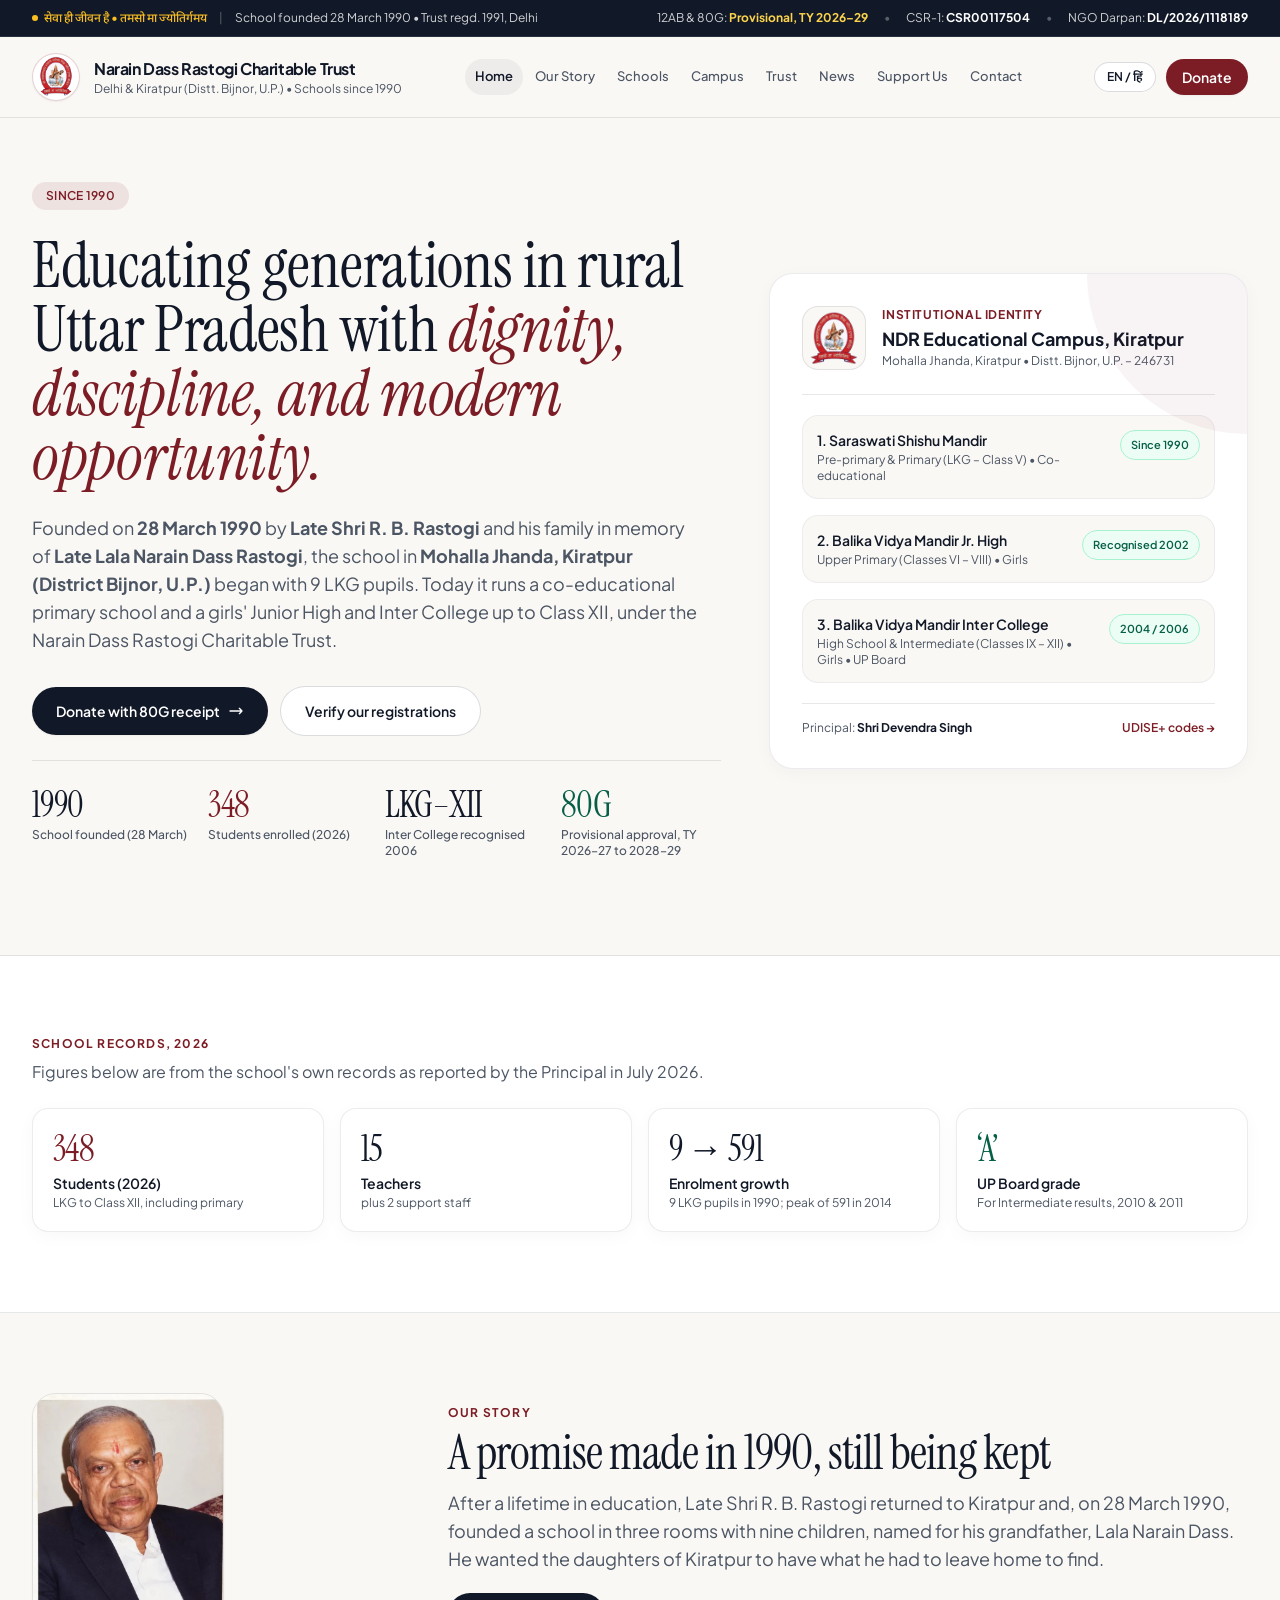
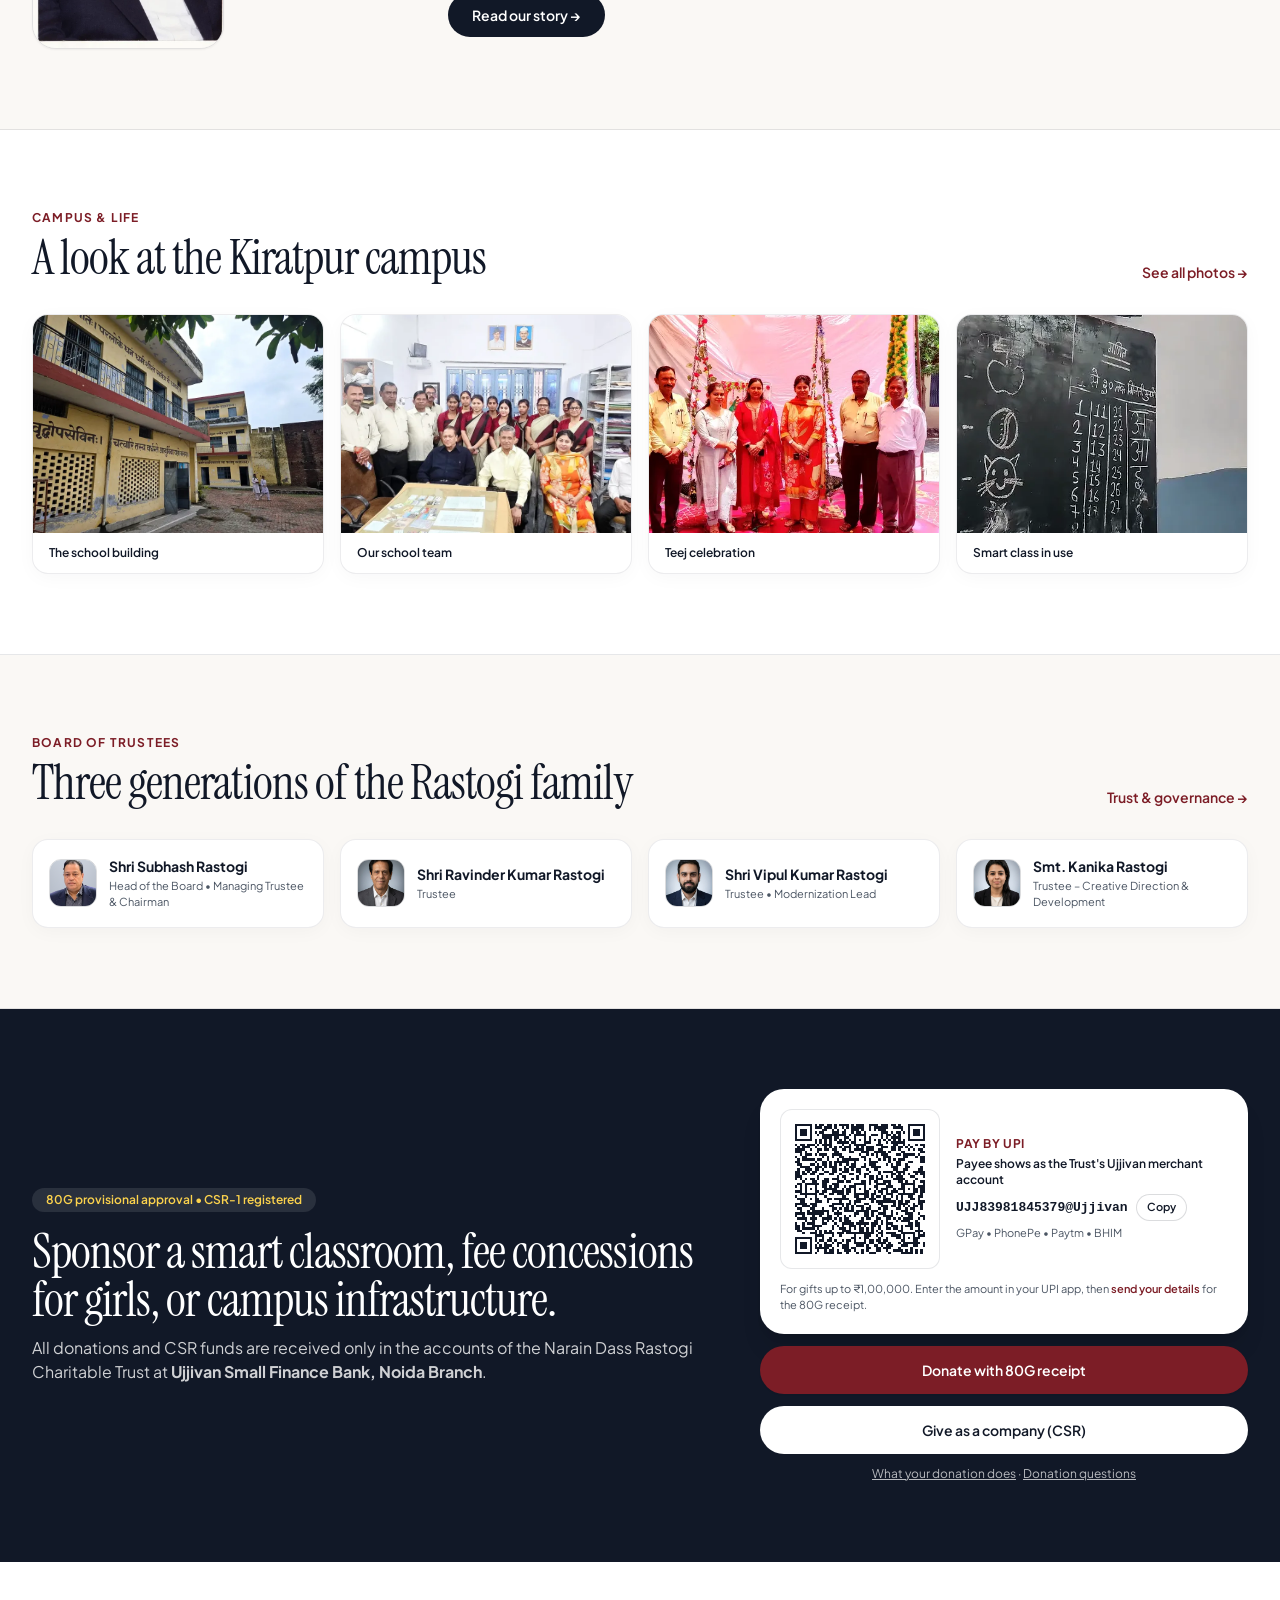
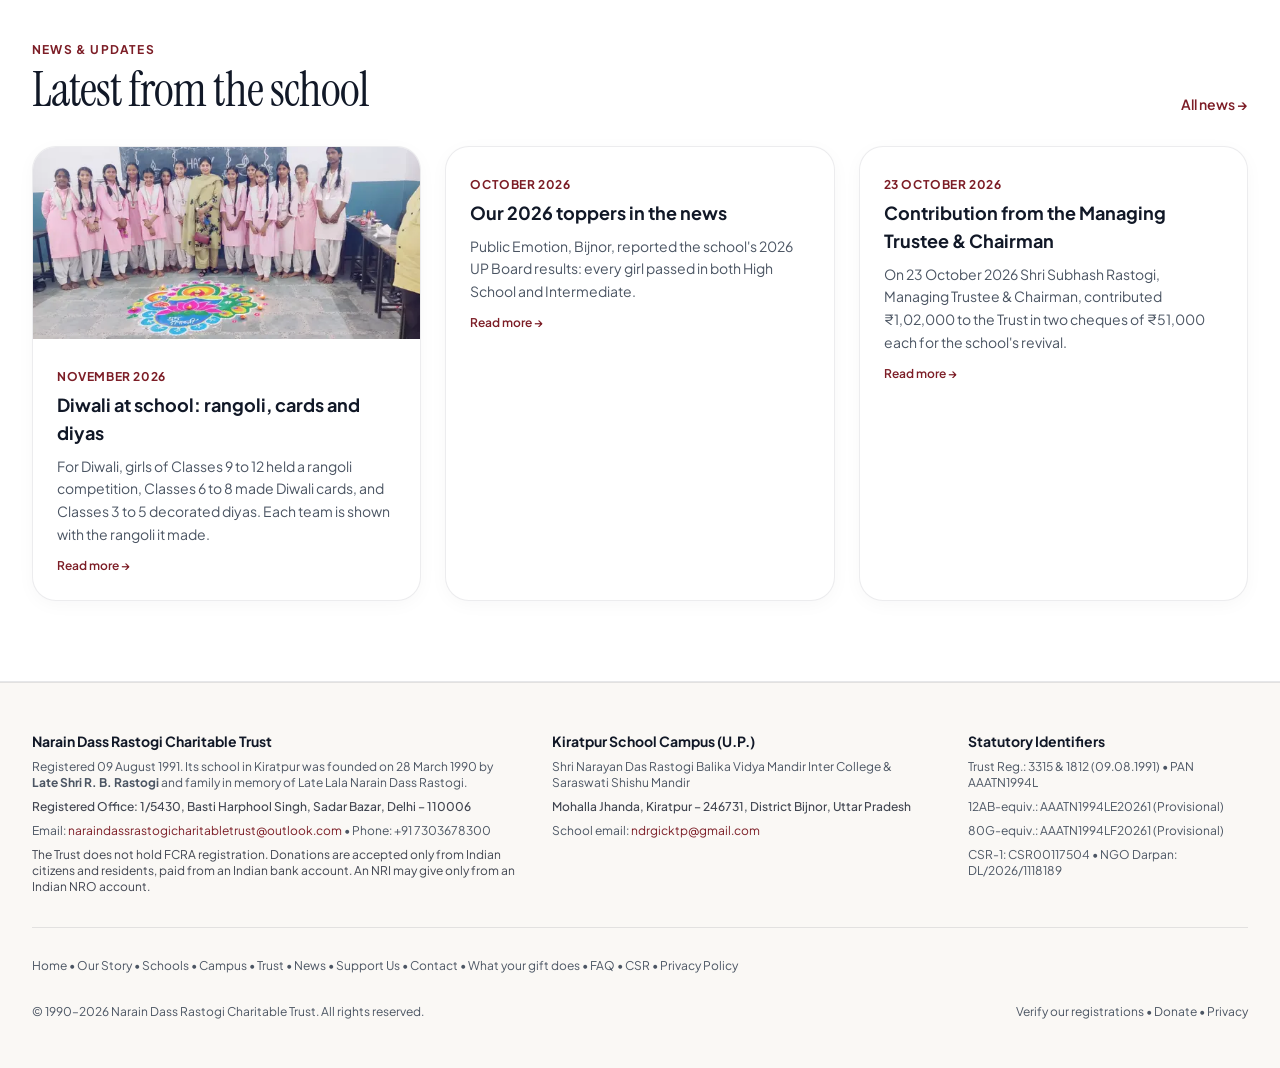
==== commit 2ebd5f04: "Add FAQ, impact and CSR pages, and fix the founder name and donation rules. The founder is named onl" ====
--- a/index.html
+++ b/index.html
@@ -3,19 +3,26 @@
 <head>
   <meta charset="UTF-8" />
   <meta name="viewport" content="width=device-width, initial-scale=1.0" />
-  <title>Narain Dass Rastogi Charitable Trust | NDR Schools, Kiratpur (since 1990)</title>
-  <meta name="description" content="Narain Dass Rastogi Charitable Trust (Delhi, regd. 1991) runs the NDR schools in Mohalla Jhanda, Kiratpur (कीरतपुर / किरतपुर), District Bijnor (बिजनौर), U.P.: a co-educational primary school and a girls&#x27; Junior High and girls&#x27; inter college (Classes IX–XII). Founded 28 March 1990." />
-  <link rel="canonical" href="https://narain-dass-rastogi-trust.vercel.app/" />
+  <title>Girls' and rural school education in Kiratpur, Bijnor | NDR Trust</title>
+  <meta name="description" content="Narain Dass Rastogi Charitable Trust runs girls' and rural school education in Kiratpur, Bijnor, Uttar Pradesh: a co-educational primary and a girls' school through Class XII. Provisional 12AB and 80G, tax years 2026–29." />
+  <link rel="canonical" href="https://ndrtrust.org/" />
   <meta property="og:type" content="website" />
-  <meta property="og:url" content="https://narain-dass-rastogi-trust.vercel.app/" />
+  <meta property="og:url" content="https://ndrtrust.org/" />
   <meta property="og:site_name" content="Narain Dass Rastogi Charitable Trust" />
-  <meta property="og:title" content="Narain Dass Rastogi Charitable Trust | NDR Schools, Kiratpur (since 1990)" />
-  <meta property="og:description" content="Narain Dass Rastogi Charitable Trust (Delhi, regd. 1991) runs the NDR schools in Mohalla Jhanda, Kiratpur (कीरतपुर / किरतपुर), District Bijnor (बिजनौर), U.P.: a co-educational primary school and a girls&#x27; Junior High and girls&#x27; inter college (Classes IX–XII). Founded 28 March 1990." />
-  <meta property="og:image" content="https://narain-dass-rastogi-trust.vercel.app/images/campus/campus-building.webp" />
-  <meta property="og:image:alt" content="School building of the NDR schools in Mohalla Jhanda, Kiratpur" />
+  <meta property="og:title" content="Girls' and rural school education in Kiratpur, Bijnor | NDR Trust" />
+  <meta property="og:description" content="Narain Dass Rastogi Charitable Trust runs girls' and rural school education in Kiratpur, Bijnor, Uttar Pradesh: a co-educational primary and a girls' school through Class XII. Provisional 12AB and 80G, tax years 2026–29." />
+  <meta property="og:image" content="https://ndrtrust.org/images/brand/og-card.jpg" />
+  <meta property="og:image:type" content="image/jpeg" />
+  <meta property="og:image:width" content="1200" />
+  <meta property="og:image:height" content="630" />
+  <meta property="og:image:alt" content="Crest of the NDR schools and the name of Narain Dass Rastogi Charitable Trust" />
   <meta property="og:locale" content="en_IN" />
   <meta property="og:locale:alternate" content="hi_IN" />
   <meta name="twitter:card" content="summary_large_image" />
+  <meta name="twitter:image" content="https://ndrtrust.org/images/brand/og-card.jpg" />
+  <meta name="twitter:title" content="Girls' and rural school education in Kiratpur, Bijnor | NDR Trust" />
+  <meta name="twitter:description" content="Narain Dass Rastogi Charitable Trust runs girls' and rural school education in Kiratpur, Bijnor, Uttar Pradesh: a co-educational primary and a girls' school through Class XII. Provisional 12AB and 80G, tax years 2026–29." />
+  <meta name="twitter:image:alt" content="Crest of the NDR schools and the name of Narain Dass Rastogi Charitable Trust" />
   <link rel="icon" type="image/png" href="/favicon.png" />
   <link rel="preconnect" href="https://fonts.googleapis.com" />
   <link rel="preconnect" href="https://fonts.gstatic.com" crossorigin />
@@ -34,20 +41,30 @@
   "@context": "https://schema.org",
   "@graph": [
     {
-      "@type": "NGO",
-      "@id": "https://narain-dass-rastogi-trust.vercel.app/#trust",
+      "@type": [
+        "NGO",
+        "EducationalOrganization"
+      ],
+      "@id": "https://ndrtrust.org/#organization",
       "name": "Narain Dass Rastogi Charitable Trust",
-      "alternateName": "श्री नारायण दास रस्तोगी चैरिटेबल ट्रस्ट",
-      "url": "https://narain-dass-rastogi-trust.vercel.app/",
-      "logo": "https://narain-dass-rastogi-trust.vercel.app/images/brand/school-crest-badge-256.png",
-      "image": "https://narain-dass-rastogi-trust.vercel.app/images/campus/campus-building.webp",
-      "description": "Public charitable trust registered in Delhi in 1991 that runs the NDR schools in Mohalla Jhanda, Kiratpur, District Bijnor, Uttar Pradesh.",
-      "foundingDate": "1991",
+      "alternateName": [
+        "श्री नारायण दास रस्तोगी चैरिटेबल ट्रस्ट",
+        "NDR Schools, Kiratpur"
+      ],
+      "url": "https://ndrtrust.org/",
+      "logo": {
+        "@type": "ImageObject",
+        "url": "https://ndrtrust.org/images/brand/school-crest-badge-256.png"
+      },
+      "image": "https://ndrtrust.org/images/brand/og-card.jpg",
+      "description": "Public charitable trust registered in Delhi on 9 August 1991. It runs girls' and rural school education in Mohalla Jhanda, Kiratpur, District Bijnor, Uttar Pradesh: a co-educational primary school and a girls' junior high and inter college, founded on 28 March 1990 by R. B. Rastogi.",
+      "foundingDate": "1991-08-09",
       "founder": {
         "@type": "Person",
-        "name": "Late Shri R. B. Rastogi"
+        "name": "R. B. Rastogi"
       },
       "email": "naraindassrastogicharitabletrust@outlook.com",
+      "telephone": "+91-7303678300",
       "taxID": "AAATN1994L",
       "address": {
         "@type": "PostalAddress",
@@ -56,7 +73,66 @@
         "postalCode": "110006",
         "addressCountry": "IN"
       },
+      "location": {
+        "@type": "Place",
+        "name": "NDR Schools, Kiratpur",
+        "address": {
+          "@type": "PostalAddress",
+          "streetAddress": "Mohalla Jhanda",
+          "addressLocality": "Kiratpur",
+          "addressRegion": "Uttar Pradesh",
+          "postalCode": "246731",
+          "addressCountry": "IN"
+        }
+      },
+      "areaServed": [
+        {
+          "@type": "City",
+          "name": "Kiratpur"
+        },
+        {
+          "@type": "AdministrativeArea",
+          "name": "Bijnor"
+        },
+        {
+          "@type": "State",
+          "name": "Uttar Pradesh"
+        }
+      ],
+      "contactPoint": [
+        {
+          "@type": "ContactPoint",
+          "contactType": "donations",
+          "email": "naraindassrastogicharitabletrust@outlook.com",
+          "telephone": "+91-7303678300",
+          "areaServed": "IN",
+          "availableLanguage": [
+            "English",
+            "Hindi"
+          ]
+        },
+        {
+          "@type": "ContactPoint",
+          "contactType": "admissions",
+          "email": "ndrgicktp@gmail.com",
+          "areaServed": "IN",
+          "availableLanguage": [
+            "English",
+            "Hindi"
+          ]
+        }
+      ],
       "identifier": [
+        {
+          "@type": "PropertyValue",
+          "propertyID": "Trust registration, Sub-Registrar, Delhi, 09 August 1991",
+          "value": "3315 & 1812"
+        },
+        {
+          "@type": "PropertyValue",
+          "propertyID": "PAN",
+          "value": "AAATN1994L"
+        },
         {
           "@type": "PropertyValue",
           "propertyID": "NGO Darpan Unique ID",
@@ -77,24 +153,14 @@
           "propertyID": "Income-tax provisional approval u/s 354(4), Income-tax Act 2025 (80G-equivalent)",
           "value": "AAATN1994LF20261"
         }
-      ],
-      "subOrganization": {
-        "@id": "https://narain-dass-rastogi-trust.vercel.app/#school"
-      }
+      ]
     },
     {
-      "@type": "EducationalOrganization",
-      "@id": "https://narain-dass-rastogi-trust.vercel.app/#school",
-      "name": "Shri Narayan Das Rastogi Balika Vidya Mandir Inter College",
-      "alternateName": [
-        "Narayan Das Rastogi Saraswati Shishu Mandir",
-        "Sri Narayan Das Rastogi Balika Vidya Mandir J.H. School",
-        "NDR Girls Inter College Kiratpur"
-      ],
-      "url": "https://narain-dass-rastogi-trust.vercel.app/",
-      "image": "https://narain-dass-rastogi-trust.vercel.app/images/campus/campus-building.webp",
-      "foundingDate": "1990-03-28",
-      "email": "ndrgicktp@gmail.com",
+      "@type": "School",
+      "@id": "https://ndrtrust.org/schools#primary",
+      "name": "Shri Narayan Das Rastogi Saraswati Shishu Mandir",
+      "description": "Pre-primary and primary (LKG–Class V), co-educational.",
+      "url": "https://ndrtrust.org/schools",
       "address": {
         "@type": "PostalAddress",
         "streetAddress": "Mohalla Jhanda",
@@ -103,39 +169,22 @@
         "postalCode": "246731",
         "addressCountry": "IN"
       },
-      "employee": {
-        "@type": "Person",
-        "name": "Shri Devendra Singh",
-        "jobTitle": "Principal"
-      },
-      "identifier": [
-        {
-          "@type": "PropertyValue",
-          "propertyID": "UDISE+ (Primary)",
-          "value": "09030704709"
-        },
-        {
-          "@type": "PropertyValue",
-          "propertyID": "UDISE+ (Junior High)",
-          "value": "09030704734"
-        },
-        {
-          "@type": "PropertyValue",
-          "propertyID": "UDISE+ (Inter College)",
-          "value": "09030704754"
-        }
-      ],
+      "identifier": {
+        "@type": "PropertyValue",
+        "propertyID": "UDISE+",
+        "value": "09030704709"
+      },
       "parentOrganization": {
-        "@id": "https://narain-dass-rastogi-trust.vercel.app/#trust"
-      }
+        "@id": "https://ndrtrust.org/#organization"
+      },
+      "alternateName": "Narayan Das Rastogi Sarswati Shishu Mandir"
     },
     {
       "@type": "School",
-      "@id": "https://narain-dass-rastogi-trust.vercel.app/schools#primary",
-      "name": "Shri Narayan Das Rastogi Saraswati Shishu Mandir",
-      "alternateName": "Narayan Das Rastogi Sarswati Shishu Mandir",
-      "description": "Pre-primary and primary (LKG–Class V), co-educational.",
-      "url": "https://narain-dass-rastogi-trust.vercel.app/schools",
+      "@id": "https://ndrtrust.org/schools#junior-high",
+      "name": "Sri Narayan Das Rastogi Balika Vidya Mandir J.H. School",
+      "description": "Upper primary (Classes VI–VIII), girls.",
+      "url": "https://ndrtrust.org/schools",
       "address": {
         "@type": "PostalAddress",
         "streetAddress": "Mohalla Jhanda",
@@ -147,19 +196,19 @@
       "identifier": {
         "@type": "PropertyValue",
         "propertyID": "UDISE+",
-        "value": "09030704709"
+        "value": "09030704734"
       },
       "parentOrganization": {
-        "@id": "https://narain-dass-rastogi-trust.vercel.app/#trust"
-      }
+        "@id": "https://ndrtrust.org/#organization"
+      },
+      "alternateName": "Shri Narayan Das Rastogi Balika Vidya Mandir Jr. High"
     },
     {
       "@type": "School",
-      "@id": "https://narain-dass-rastogi-trust.vercel.app/schools#junior-high",
-      "name": "Shri Narayan Das Rastogi Balika Vidya Mandir Jr. High",
-      "alternateName": "Sri Narayan Das Rastogi Balika Vidya Mandir J.H. School",
-      "description": "Upper primary (Classes VI–VIII), girls.",
-      "url": "https://narain-dass-rastogi-trust.vercel.app/schools",
+      "@id": "https://ndrtrust.org/schools#inter-college",
+      "name": "Shri Narayan Das Rastogi Balika Vidya Mandir Inter College",
+      "description": "High School and Intermediate (Classes IX–XII), girls, UP Board.",
+      "url": "https://ndrtrust.org/schools",
       "address": {
         "@type": "PostalAddress",
         "streetAddress": "Mohalla Jhanda",
@@ -171,40 +220,17 @@
       "identifier": {
         "@type": "PropertyValue",
         "propertyID": "UDISE+",
-        "value": "09030704734"
+        "value": "09030704754"
       },
       "parentOrganization": {
-        "@id": "https://narain-dass-rastogi-trust.vercel.app/#trust"
-      }
-    },
-    {
-      "@type": "School",
-      "@id": "https://narain-dass-rastogi-trust.vercel.app/schools#inter-college",
-      "name": "Shri Narayan Das Rastogi Balika Vidya Mandir Inter College",
-      "alternateName": "Shri Narayan Das Rastogi Balika Vidhya Mandir Inter College",
-      "description": "High School and Intermediate (Classes IX–XII), girls, UP Board.",
-      "url": "https://narain-dass-rastogi-trust.vercel.app/schools",
-      "address": {
-        "@type": "PostalAddress",
-        "streetAddress": "Mohalla Jhanda",
-        "addressLocality": "Kiratpur",
-        "addressRegion": "Uttar Pradesh",
-        "postalCode": "246731",
-        "addressCountry": "IN"
-      },
-      "identifier": {
-        "@type": "PropertyValue",
-        "propertyID": "UDISE+",
-        "value": "09030704754"
-      },
-      "parentOrganization": {
-        "@id": "https://narain-dass-rastogi-trust.vercel.app/#trust"
-      }
+        "@id": "https://ndrtrust.org/#organization"
+      },
+      "alternateName": "Shri Narayan Das Rastogi Balika Vidhya Mandir Inter College"
     }
   ]
 }
   </script>
-  <script>
+<script>
     (function () {
       try {
         if (localStorage.getItem('ndr-lang') === 'hi') {
@@ -214,20 +240,20 @@
       } catch (e) {}
     })();
   </script>
-  <link rel="stylesheet" href="/assets/site.css?v=f45028bd" />
+  <link rel="stylesheet" href="/assets/site.css?v=20261110c" />
 </head>
 <body class="selection:bg-crimson selection:text-white">
 
   <!-- Top Institutional Bar -->
-  <div class="bg-ink text-white/90 text-xs border-b border-white/10">
-    <div class="max-w-7xl mx-auto px-4 sm:px-6 lg:px-8 h-9 flex items-center justify-between">
-      <div class="flex items-center gap-3 overflow-x-auto whitespace-nowrap">
+  <div class="top-ribbon bg-ink text-white/90 text-xs border-b border-white/10">
+    <div class="top-ribbon-inner max-w-7xl mx-auto px-4 sm:px-6 lg:px-8 h-9 flex items-center justify-between gap-3">
+      <div class="top-ribbon-track flex items-center gap-3 min-w-0 overflow-x-auto whitespace-nowrap">
         <span class="inline-flex items-center gap-1.5 text-amber-400 font-medium">
           <span class="w-1.5 h-1.5 rounded-full bg-amber-400"></span>
           सेवा ही जीवन है • तमसो मा ज्योतिर्गमय
         </span>
-        <span class="text-white/30">|</span>
-        <span class="text-white/80"><span data-lang="en">School founded 28 March 1990 • Trust regd. 1991, Delhi</span><span data-lang="hi">विद्यालय स्थापना 28 मार्च 1990 • ट्रस्ट पंजीकरण 1991, दिल्ली</span></span>
+        <span class="text-white/30 ribbon-sep">|</span>
+        <span class="text-white/80 ribbon-founded"><span data-lang="en">School founded 28 March 1990 • Trust regd. 1991, Delhi</span><span data-lang="hi">विद्यालय स्थापना 28 मार्च 1990 • ट्रस्ट पंजीकरण 1991, दिल्ली</span></span>
       </div>
       <div class="hidden md:flex items-center gap-4 text-white/80 whitespace-nowrap">
         <span>12AB &amp; 80G: <strong class="text-amber-300"><span data-lang="en">Provisional, TY 2026–29</span><span data-lang="hi">अस्थायी, कर वर्ष 2026–29</span></strong></span>
@@ -245,9 +271,13 @@
       <a href="/" class="flex items-center gap-2.5 sm:gap-3.5 group min-w-0">
         <img src="/images/brand/school-crest-badge-256.png" alt="Narain Dass Rastogi Charitable Trust emblem" width="48" height="48" class="w-10 h-10 sm:w-12 sm:h-12 rounded-full object-contain bg-white p-0.5 border border-crimson/20 shadow-sm flex-shrink-0" />
         <div class="min-w-0">
-          <div class="text-base sm:text-lg xl:text-base font-bold tracking-tight text-ink truncate" data-lang="en">Narain Dass Rastogi Charitable Trust</div>
-          <div class="text-base sm:text-lg xl:text-base font-bold tracking-tight text-ink truncate" data-lang="hi">श्री नारायण दास रस्तोगी चैरिटेबल ट्रस्ट</div>
-          <div class="text-xs text-slate truncate"><span data-lang="en">Delhi &amp; Kiratpur (Distt. Bijnor, U.P.) • Schools since 1990</span><span data-lang="hi">दिल्ली व कीरतपुर (जिला बिजनौर, उ.प्र.) • विद्यालय 1990 से</span></div>
+            <div class="text-base sm:text-lg xl:text-base font-bold tracking-tight text-ink leading-snug">
+              <span class="brand-full block truncate" data-lang="en">Narain Dass Rastogi Charitable Trust</span>
+              <span class="brand-short" data-lang="en">NDR Trust</span>
+              <span class="brand-full block truncate" data-lang="hi">श्री नारायण दास रस्तोगी चैरिटेबल ट्रस्ट</span>
+              <span class="brand-short" data-lang="hi">एनडीआर ट्रस्ट</span>
+            </div>
+            <div class="brand-tagline text-xs text-slate truncate"><span data-lang="en">Delhi &amp; Kiratpur (Distt. Bijnor, U.P.) • Schools since 1990</span><span data-lang="hi">दिल्ली व कीरतपुर (जिला बिजनौर, उ.प्र.) • विद्यालय 1990 से</span></div>
         </div>
       </a>
 
@@ -259,6 +289,9 @@
         <a href="/trust" class="px-2.5 py-2 rounded-full transition whitespace-nowrap hover:bg-ink/5 hover:text-ink"><span data-lang="en">Trust</span><span data-lang="hi">ट्रस्ट</span></a>
         <a href="/news" class="px-2.5 py-2 rounded-full transition whitespace-nowrap hover:bg-ink/5 hover:text-ink"><span data-lang="en">News</span><span data-lang="hi">समाचार</span></a>
         <a href="/support" class="px-2.5 py-2 rounded-full transition whitespace-nowrap hover:bg-ink/5 hover:text-ink"><span data-lang="en">Support Us</span><span data-lang="hi">सहयोग करें</span></a>
+                <a href="/impact" data-nav="impact" class="nav-extra px-2.5 py-2 rounded-full transition whitespace-nowrap hover:bg-ink/5 hover:text-ink"><span data-lang="en">Impact</span><span data-lang="hi">प्रभाव</span></a>
+        <a href="/faq" data-nav="faq" class="nav-extra px-2.5 py-2 rounded-full transition whitespace-nowrap hover:bg-ink/5 hover:text-ink"><span data-lang="en">FAQ</span><span data-lang="hi">प्रश्न</span></a>
+        <a href="/csr" data-nav="csr" class="nav-extra px-2.5 py-2 rounded-full transition whitespace-nowrap hover:bg-ink/5 hover:text-ink"><span data-lang="en">CSR</span><span data-lang="hi">CSR</span></a>
         <a href="/contact" class="px-2.5 py-2 rounded-full transition whitespace-nowrap hover:bg-ink/5 hover:text-ink"><span data-lang="en">Contact</span><span data-lang="hi">संपर्क</span></a>
       </nav>
 
@@ -290,6 +323,9 @@
         <a href="/news" class="flex items-center px-4 rounded-xl hover:bg-sand focus:bg-sand focus:outline-none "><span data-lang="en">News</span><span data-lang="hi">समाचार</span></a>
         <a href="/support" class="flex items-center px-4 rounded-xl hover:bg-sand focus:bg-sand focus:outline-none "><span data-lang="en">Support Us</span><span data-lang="hi">सहयोग करें</span></a>
         <a href="/contact" class="flex items-center px-4 rounded-xl hover:bg-sand focus:bg-sand focus:outline-none "><span data-lang="en">Contact</span><span data-lang="hi">संपर्क</span></a>
+                <a href="/impact" data-nav="impact" class="flex items-center px-4 rounded-xl hover:bg-sand focus:bg-sand focus:outline-none"><span data-lang="en">Impact</span><span data-lang="hi">प्रभाव</span></a>
+        <a href="/faq" data-nav="faq" class="flex items-center px-4 rounded-xl hover:bg-sand focus:bg-sand focus:outline-none"><span data-lang="en">FAQ</span><span data-lang="hi">प्रश्न</span></a>
+        <a href="/csr" data-nav="csr" class="flex items-center px-4 rounded-xl hover:bg-sand focus:bg-sand focus:outline-none"><span data-lang="en">CSR</span><span data-lang="hi">CSR</span></a>
         <a href="/support#donate" class="flex items-center px-4 rounded-xl hover:bg-sand focus:bg-sand focus:outline-none text-crimson"><span data-lang="en">Donate</span><span data-lang="hi">दान करें</span></a>
         <button type="button" onclick="closeMobileMenu(); openDossierModal('General CSR & Statutory Dossier')" class="sm:hidden flex items-center px-4 mt-1 rounded-xl border border-crimson/25 text-crimson bg-crimson/5 hover:bg-crimson/10 text-left"><span data-lang="en">Request Dossier</span><span data-lang="hi">दस्तावेज़ मँगाएँ</span></button>
       </nav>
@@ -306,11 +342,9 @@
               <span><span data-lang="en">Since 1990</span><span data-lang="hi">1990 से</span></span>
             </div>
 
-            <h1 class="serif-display text-4xl sm:text-6xl lg:text-[64px] leading-[1.06] text-ink font-normal" data-lang="en">
-              Educating generations in rural Uttar Pradesh with <span class="italic text-crimson">dignity, discipline, and modern opportunity.</span>
-            </h1>
-            <h1 class="serif-display text-4xl sm:text-5xl lg:text-[56px] leading-[1.15] text-ink font-normal" data-lang="hi">
-              ग्रामीण उत्तर प्रदेश में <span class="text-crimson font-semibold">शिक्षा, संस्कार और आधुनिक अवसरों</span> का 1990 से संकल्प।
+            <h1 class="serif-display text-ink font-normal">
+              <span data-lang="en" class="block text-4xl sm:text-6xl lg:text-[64px] leading-[1.06]">Educating generations in rural Uttar Pradesh with <span class="italic text-crimson">dignity, discipline, and modern opportunity.</span></span>
+              <span data-lang="hi" class="block text-4xl sm:text-5xl lg:text-[56px] leading-[1.15]">ग्रामीण उत्तर प्रदेश में <span class="text-crimson font-semibold">शिक्षा, संस्कार और आधुनिक अवसरों</span> का 1990 से संकल्प।</span>
             </h1>
 
             <p class="text-base sm:text-lg text-slate leading-relaxed max-w-2xl" data-lang="en">
@@ -354,7 +388,7 @@
             <div class="bento-card rounded-3xl p-6 sm:p-8 bg-white relative overflow-hidden">
               <div class="absolute top-0 right-0 w-40 h-40 bg-crimson/5 rounded-bl-full pointer-events-none"></div>
               <div class="flex items-center gap-4 pb-6 border-b border-ink/10">
-                <img src="/images/brand/school-crest-badge-256.png" alt="School crest with Saraswati emblem" class="w-16 h-16 rounded-2xl object-contain border border-ink/10 p-1 bg-ivory" />
+                <img src="/images/brand/school-crest-badge-256.png" alt="School crest with Saraswati emblem" class="w-16 h-16 rounded-2xl object-contain border border-ink/10 p-1 bg-ivory"  width="256" height="256" />
                 <div>
                   <div class="text-xs font-bold uppercase tracking-wider text-crimson"><span data-lang="en">Institutional Identity</span><span data-lang="hi">संस्था परिचय</span></div>
                   <h2 class="text-lg font-bold text-ink mt-0.5"><span data-lang="en">NDR Educational Campus, Kiratpur</span><span data-lang="hi">NDR शैक्षिक परिसर, कीरतपुर</span></h2>
@@ -437,7 +471,7 @@
     <section class="py-14 lg:py-20 bg-ivory border-b border-ink/10">
       <div class="max-w-7xl mx-auto px-4 sm:px-6 lg:px-8 grid lg:grid-cols-12 gap-8 items-center">
         <div class="lg:col-span-4">
-          <img src="/images/campus/founder-rb-rastogi.webp" width="600" height="800" loading="lazy" alt="Portrait of Late Shri R. B. (Ram Bahadur) Rastogi, founder" class="w-40 sm:w-48 aspect-[3/4] object-cover rounded-3xl border border-ink/10 shadow-sm" />
+          <img src="/images/campus/founder-rb-rastogi.webp" width="600" height="800" loading="lazy" alt="Portrait of Late Shri R. B. Rastogi, founder" class="w-40 sm:w-48 aspect-[3/4] object-cover rounded-3xl border border-ink/10 shadow-sm" />
         </div>
         <div class="lg:col-span-8">
           <div class="text-xs font-bold uppercase tracking-widest text-crimson"><span data-lang="en">Our Story</span><span data-lang="hi">हमारी कहानी</span></div>
@@ -459,19 +493,19 @@
         </div>
         <div class="grid grid-cols-2 lg:grid-cols-4 gap-4 mt-8">
           <a href="/campus" class="group bento-card rounded-2xl overflow-hidden bg-white block">
-            <img src="/images/campus/campus-building-800.webp" alt="Two-storey yellow school building in Mohalla Jhanda, Kiratpur" loading="lazy" class="w-full aspect-[4/3] object-cover" />
+            <img src="/images/campus/campus-building-800.webp" alt="Two-storey yellow school building in Mohalla Jhanda, Kiratpur" loading="lazy" class="w-full aspect-[4/3] object-cover"  width="800" height="600" />
             <div class="px-4 py-3 text-xs font-semibold text-ink"><span data-lang="en">The school building</span><span data-lang="hi">विद्यालय भवन</span></div>
           </a>
           <a href="/campus" class="group bento-card rounded-2xl overflow-hidden bg-white block">
-            <img src="/images/campus/staff-trustees-oct-2026-800.webp" alt="Teachers and staff of the school with members of the management, October 2026" loading="lazy" class="w-full aspect-[4/3] object-cover" />
+            <img src="/images/campus/staff-trustees-oct-2026-800.webp" alt="Teachers and staff of the school with members of the management, October 2026" loading="lazy" class="w-full aspect-[4/3] object-cover"  width="800" height="510" />
             <div class="px-4 py-3 text-xs font-semibold text-ink"><span data-lang="en">Our school team</span><span data-lang="hi">हमारी विद्यालय टीम</span></div>
           </a>
           <a href="/campus" class="group bento-card rounded-2xl overflow-hidden bg-white block">
-            <img src="/images/campus/teachers-teej-celebration-800.webp" alt="Teachers in festive dress beside a decorated swing at the school's Teej celebration" loading="lazy" class="w-full aspect-[4/3] object-cover" />
+            <img src="/images/campus/teachers-teej-celebration-800.webp" alt="Teachers in festive dress beside a decorated swing at the school's Teej celebration" loading="lazy" class="w-full aspect-[4/3] object-cover"  width="800" height="360" />
             <div class="px-4 py-3 text-xs font-semibold text-ink"><span data-lang="en">Teej celebration</span><span data-lang="hi">तीज उत्सव</span></div>
           </a>
           <a href="/campus" class="group bento-card rounded-2xl overflow-hidden bg-white block">
-            <img src="/images/campus/smart-class-lesson.webp" alt="Smart TV mounted above the blackboard showing an alphabet lesson in a classroom" loading="lazy" class="w-full aspect-[4/3] object-cover" />
+            <img src="/images/campus/smart-class-lesson.webp" alt="Smart TV mounted above the blackboard showing an alphabet lesson in a classroom" loading="lazy" class="w-full aspect-[4/3] object-cover"  width="478" height="850" />
             <div class="px-4 py-3 text-xs font-semibold text-ink"><span data-lang="en">Smart class in use</span><span data-lang="hi">स्मार्ट क्लास में पढ़ाई</span></div>
           </a>
         </div>
@@ -488,10 +522,10 @@
           <a href="/trust" class="text-sm font-semibold text-crimson hover:underline"><span data-lang="en">Trust &amp; governance →</span><span data-lang="hi">ट्रस्ट एवं प्रबंधन →</span></a>
         </div>
         <div class="grid sm:grid-cols-2 lg:grid-cols-4 gap-4 mt-8">
-          <div class="bento-card rounded-2xl p-4 bg-white flex items-center gap-3"><img src="/images/members/subhash-rastogi.jpg" alt="Shri Subhash Rastogi" loading="lazy" class="w-12 h-12 rounded-xl object-cover border border-ink/15 flex-shrink-0" /><div class="min-w-0"><div class="font-bold text-ink text-sm">Shri Subhash Rastogi</div><div class="text-[11px] text-slate mt-0.5"><span data-lang="en">Head of the Board • Managing Trustee &amp; Chairman</span><span data-lang="hi">न्यासी मंडल प्रमुख • प्रबंध न्यासी एवं अध्यक्ष</span></div></div></div>
-          <div class="bento-card rounded-2xl p-4 bg-white flex items-center gap-3"><img src="/images/members/ravinder-rastogi.jpg" alt="Shri Ravinder Kumar Rastogi" loading="lazy" class="w-12 h-12 rounded-xl object-cover border border-ink/15 flex-shrink-0" /><div class="min-w-0"><div class="font-bold text-ink text-sm">Shri Ravinder Kumar Rastogi</div><div class="text-[11px] text-slate mt-0.5"><span data-lang="en">Trustee</span><span data-lang="hi">न्यासी</span></div></div></div>
-          <div class="bento-card rounded-2xl p-4 bg-white flex items-center gap-3"><img src="/images/members/vipul-kumar-rastogi.jpg" alt="Shri Vipul Kumar Rastogi" loading="lazy" class="w-12 h-12 rounded-xl object-cover border border-ink/15 flex-shrink-0" /><div class="min-w-0"><div class="font-bold text-ink text-sm">Shri Vipul Kumar Rastogi</div><div class="text-[11px] text-slate mt-0.5"><span data-lang="en">Trustee • Modernization Lead</span><span data-lang="hi">न्यासी • आधुनिकीकरण प्रमुख</span></div></div></div>
-          <div class="bento-card rounded-2xl p-4 bg-white flex items-center gap-3"><img src="/images/members/kanika-rastogi.jpg" alt="Smt. Kanika Rastogi" loading="lazy" class="w-12 h-12 rounded-xl object-cover border border-ink/15 flex-shrink-0" /><div class="min-w-0"><div class="font-bold text-ink text-sm">Smt. Kanika Rastogi</div><div class="text-[11px] text-slate mt-0.5"><span data-lang="en">Trustee – Creative Direction &amp; Development</span><span data-lang="hi">ट्रस्टी – रचनात्मक दिशा एवं विकास</span></div></div></div>
+          <div class="bento-card rounded-2xl p-4 bg-white flex items-center gap-3"><img src="/images/members/subhash-rastogi.jpg" alt="Shri Subhash Rastogi" loading="lazy" class="w-12 h-12 rounded-xl object-cover border border-ink/15 flex-shrink-0"  width="640" height="800" /><div class="min-w-0"><div class="font-bold text-ink text-sm">Shri Subhash Rastogi</div><div class="text-[11px] text-slate mt-0.5"><span data-lang="en">Head of the Board • Managing Trustee &amp; Chairman</span><span data-lang="hi">न्यासी मंडल प्रमुख • प्रबंध न्यासी एवं अध्यक्ष</span></div></div></div>
+          <div class="bento-card rounded-2xl p-4 bg-white flex items-center gap-3"><img src="/images/members/ravinder-rastogi.jpg" alt="Shri Ravinder Kumar Rastogi" loading="lazy" class="w-12 h-12 rounded-xl object-cover border border-ink/15 flex-shrink-0"  width="640" height="800" /><div class="min-w-0"><div class="font-bold text-ink text-sm">Shri Ravinder Kumar Rastogi</div><div class="text-[11px] text-slate mt-0.5"><span data-lang="en">Trustee</span><span data-lang="hi">न्यासी</span></div></div></div>
+          <div class="bento-card rounded-2xl p-4 bg-white flex items-center gap-3"><img src="/images/members/vipul-kumar-rastogi.jpg" alt="Shri Vipul Kumar Rastogi" loading="lazy" class="w-12 h-12 rounded-xl object-cover border border-ink/15 flex-shrink-0"  width="640" height="800" /><div class="min-w-0"><div class="font-bold text-ink text-sm">Shri Vipul Kumar Rastogi</div><div class="text-[11px] text-slate mt-0.5"><span data-lang="en">Trustee • Modernization Lead</span><span data-lang="hi">न्यासी • आधुनिकीकरण प्रमुख</span></div></div></div>
+          <div class="bento-card rounded-2xl p-4 bg-white flex items-center gap-3"><img src="/images/members/kanika-rastogi.jpg" alt="Smt. Kanika Rastogi" loading="lazy" class="w-12 h-12 rounded-xl object-cover border border-ink/15 flex-shrink-0"  width="640" height="800" /><div class="min-w-0"><div class="font-bold text-ink text-sm">Smt. Kanika Rastogi</div><div class="text-[11px] text-slate mt-0.5"><span data-lang="en">Trustee – Creative Direction &amp; Development</span><span data-lang="hi">ट्रस्टी – रचनात्मक दिशा एवं विकास</span></div></div></div>
         </div>
       </div>
     </section>
@@ -519,6 +553,8 @@
           </div>
           <a href="/support#donate" class="block text-center w-full py-3.5 px-5 rounded-full bg-crimson text-white text-sm font-semibold hover:bg-crimsonDark transition shadow-sm"><span data-lang="en">Donate with 80G receipt</span><span data-lang="hi">80G रसीद के साथ दान करें</span></a>
           <a href="/support#company" class="block text-center w-full py-3.5 px-5 rounded-full bg-white text-ink text-sm font-semibold hover:bg-sand transition"><span data-lang="en">Give as a company (CSR)</span><span data-lang="hi">कम्पनी के रूप में दें (CSR)</span></a>
+          <p class="text-center text-xs text-white/70"><a href="/impact" class="underline hover:text-white"><span data-lang="en">What your donation does</span><span data-lang="hi">आपके दान से क्या होता है</span></a> · <a href="/faq" class="underline hover:text-white"><span data-lang="en">Donation questions</span><span data-lang="hi">दान के प्रश्न</span></a></p>
+
         </div>
       </div>
     </section>
@@ -534,7 +570,7 @@
         </div>
         <div class="grid md:grid-cols-3 gap-6 mt-8">
           <article class="bento-card rounded-3xl overflow-hidden bg-white flex flex-col" id="news-2026-11-06">
-            <a href="/news#news-2026-11-06" class="block"><img src="/images/campus/diwali-2026/p14-600.webp" alt="Rangoli team with their design, Diwali 2026" loading="lazy" class="w-full h-48 object-cover" /></a>
+            <a href="/news#news-2026-11-06" class="block"><img src="/images/campus/diwali-2026/p14-600.webp" alt="Rangoli team with their design, Diwali 2026" loading="lazy" class="w-full h-48 object-cover"  width="600" height="270" /></a>
             <div class="p-6 flex-1">
               <time datetime="2026-11-06" class="text-xs font-bold uppercase tracking-wider text-crimson"><span data-lang="en">November 2026</span><span data-lang="hi">नवम्बर 2026</span></time>
               <h3 class="text-lg font-bold text-ink mt-1"><span data-lang="en">Diwali at school: rangoli, cards and diyas</span><span data-lang="hi">विद्यालय में दीपावली: रंगोली, कार्ड और दीपक</span></h3>
@@ -555,8 +591,8 @@
             
             <div class="p-6 flex-1">
               <time datetime="2026-10-23" class="text-xs font-bold uppercase tracking-wider text-crimson"><span data-lang="en">23 October 2026</span><span data-lang="hi">23 अक्टूबर 2026</span></time>
-              <h3 class="text-lg font-bold text-ink mt-1"><span data-lang="en">Chairman's contribution</span><span data-lang="hi">अध्यक्ष का योगदान</span></h3>
-              <p class="text-sm text-slate mt-2 leading-relaxed"><span data-lang="en">On 23 October 2026 Shri Subhash Rastogi, Chairman, contributed ₹1,02,000 to the Trust in two cheques of ₹51,000 each for the school's revival.</span><span data-lang="hi">23 अक्टूबर 2026 को अध्यक्ष श्री सुभाष रस्तोगी ने विद्यालय के पुनरुद्धार के लिए ₹51,000 के दो चेकों के माध्यम से ट्रस्ट को ₹1,02,000 का योगदान दिया।</span></p>
+              <h3 class="text-lg font-bold text-ink mt-1"><span data-lang="en">Contribution from the Managing Trustee &amp; Chairman</span><span data-lang="hi">प्रबंध न्यासी एवं अध्यक्ष का योगदान</span></h3>
+              <p class="text-sm text-slate mt-2 leading-relaxed"><span data-lang="en">On 23 October 2026 Shri Subhash Rastogi, Managing Trustee &amp; Chairman, contributed ₹1,02,000 to the Trust in two cheques of ₹51,000 each for the school's revival.</span><span data-lang="hi">23 अक्टूबर 2026 को प्रबंध न्यासी एवं अध्यक्ष श्री सुभाष रस्तोगी ने विद्यालय के पुनरुद्धार के लिए ₹51,000 के दो चेकों के माध्यम से ट्रस्ट को ₹1,02,000 का योगदान दिया।</span></p>
               <a href="/support" class="mt-3 inline-block text-xs font-semibold text-crimson hover:underline"><span data-lang="en">Read more →</span><span data-lang="hi">और पढ़ें →</span></a>
             </div>
           </article>
@@ -564,6 +600,10 @@
       </div>
     </section>
   </main>
+
+  <a href="/support#donate" class="sticky-donate" id="stickyDonate">
+    <span data-lang="en">Donate</span><span data-lang="hi">दान करें</span>
+  </a>
 
   <!-- Footer -->
   <footer class="bg-ivory border-t border-ink/10 py-12 text-xs text-slate">
@@ -574,6 +614,7 @@
           <p><span data-lang="en">Registered 09 August 1991. Its school in Kiratpur was founded on 28 March 1990 by <strong>Late Shri R. B. Rastogi</strong> and family in memory of Late Lala Narain Dass Rastogi.</span><span data-lang="hi">09 अगस्त 1991 को पंजीकृत। इसका कीरतपुर स्थित विद्यालय 28 मार्च 1990 को <strong>स्व. श्री आर. बी. रस्तोगी</strong> एवं परिवार द्वारा स्व. लाला नारायण दास रस्तोगी की स्मृति में स्थापित किया गया।</span></p>
           <p class="text-ink/80 font-medium">Registered Office: 1/5430, Basti Harphool Singh, Sadar Bazar, Delhi – 110006</p>
           <p>Email: <a href="mailto:naraindassrastogicharitabletrust@outlook.com" class="text-crimson hover:underline break-all">naraindassrastogicharitabletrust@outlook.com</a> • Phone: +91 7303678300</p>
+          <p class="text-ink/80"><span data-lang="en">The Trust does not hold FCRA registration. Donations are accepted only from Indian citizens and residents, paid from an Indian bank account. An NRI may give only from an Indian NRO account.</span><span data-lang="hi">ट्रस्ट के पास FCRA पंजीकरण नहीं है। दान केवल भारतीय नागरिकों और निवासियों से, भारतीय बैंक खाते से स्वीकार किए जाते हैं। अनिवासी भारतीय केवल भारतीय NRO खाते से दे सकते हैं।</span></p>
         </div>
 
         <div class="md:col-span-4 space-y-2">
@@ -592,7 +633,7 @@
         </div>
       </div>
 
-      <nav class="pt-6 pb-2 text-center sm:text-left leading-7" aria-label="Footer"><a href="/" class="hover:underline whitespace-nowrap"><span data-lang="en">Home</span><span data-lang="hi">होम</span></a> • <a href="/story" class="hover:underline whitespace-nowrap"><span data-lang="en">Our Story</span><span data-lang="hi">हमारी कहानी</span></a> • <a href="/schools" class="hover:underline whitespace-nowrap"><span data-lang="en">Schools</span><span data-lang="hi">विद्यालय</span></a> • <a href="/campus" class="hover:underline whitespace-nowrap"><span data-lang="en">Campus</span><span data-lang="hi">परिसर</span></a> • <a href="/trust" class="hover:underline whitespace-nowrap"><span data-lang="en">Trust</span><span data-lang="hi">ट्रस्ट</span></a> • <a href="/news" class="hover:underline whitespace-nowrap"><span data-lang="en">News</span><span data-lang="hi">समाचार</span></a> • <a href="/support" class="hover:underline whitespace-nowrap"><span data-lang="en">Support Us</span><span data-lang="hi">सहयोग करें</span></a> • <a href="/contact" class="hover:underline whitespace-nowrap"><span data-lang="en">Contact</span><span data-lang="hi">संपर्क</span></a> • <a href="/privacy" class="hover:underline"><span data-lang="en">Privacy Policy</span><span data-lang="hi">गोपनीयता नीति</span></a></nav>
+      <nav class="pt-6 pb-2 text-center sm:text-left leading-7" aria-label="Footer"><a href="/" class="hover:underline whitespace-nowrap"><span data-lang="en">Home</span><span data-lang="hi">होम</span></a> • <a href="/story" class="hover:underline whitespace-nowrap"><span data-lang="en">Our Story</span><span data-lang="hi">हमारी कहानी</span></a> • <a href="/schools" class="hover:underline whitespace-nowrap"><span data-lang="en">Schools</span><span data-lang="hi">विद्यालय</span></a> • <a href="/campus" class="hover:underline whitespace-nowrap"><span data-lang="en">Campus</span><span data-lang="hi">परिसर</span></a> • <a href="/trust" class="hover:underline whitespace-nowrap"><span data-lang="en">Trust</span><span data-lang="hi">ट्रस्ट</span></a> • <a href="/news" class="hover:underline whitespace-nowrap"><span data-lang="en">News</span><span data-lang="hi">समाचार</span></a> • <a href="/support" class="hover:underline whitespace-nowrap"><span data-lang="en">Support Us</span><span data-lang="hi">सहयोग करें</span></a> • <a href="/contact" class="hover:underline whitespace-nowrap"><span data-lang="en">Contact</span><span data-lang="hi">संपर्क</span></a> • <a href="/impact" class="hover:underline whitespace-nowrap"><span data-lang="en">What your gift does</span><span data-lang="hi">आपके दान से</span></a> • <a href="/faq" class="hover:underline whitespace-nowrap"><span data-lang="en">FAQ</span><span data-lang="hi">प्रश्न</span></a> • <a href="/csr" class="hover:underline whitespace-nowrap"><span data-lang="en">CSR</span><span data-lang="hi">CSR</span></a> • <a href="/privacy" class="hover:underline"><span data-lang="en">Privacy Policy</span><span data-lang="hi">गोपनीयता नीति</span></a></nav>
       <div class="pt-4 flex flex-col sm:flex-row items-center justify-between gap-4">
         <div>© 1990–2026 Narain Dass Rastogi Charitable Trust. All rights reserved.</div>
         <div><a href="/trust#verify" class="hover:underline"><span data-lang="en">Verify our registrations</span><span data-lang="hi">हमारे पंजीकरण जाँचें</span></a> • <a href="/support#donate" class="hover:underline"><span data-lang="en">Donate</span><span data-lang="hi">दान करें</span></a> • <a href="/privacy" class="hover:underline"><span data-lang="en">Privacy</span><span data-lang="hi">गोपनीयता</span></a></div>
@@ -656,6 +697,6 @@
     </div>
   </div>
 
-  <script src="/assets/site.js?v=c727703d"></script>
+  <script src="/assets/site.js?v=20261110c"></script>
 </body>
 </html>
--- a/assets/site.css
+++ b/assets/site.css
@@ -1 +1,27 @@
 *,:after,:before{--tw-border-spacing-x:0;--tw-border-spacing-y:0;--tw-translate-x:0;--tw-translate-y:0;--tw-rotate:0;--tw-skew-x:0;--tw-skew-y:0;--tw-scale-x:1;--tw-scale-y:1;--tw-pan-x: ;--tw-pan-y: ;--tw-pinch-zoom: ;--tw-scroll-snap-strictness:proximity;--tw-gradient-from-position: ;--tw-gradient-via-position: ;--tw-gradient-to-position: ;--tw-ordinal: ;--tw-slashed-zero: ;--tw-numeric-figure: ;--tw-numeric-spacing: ;--tw-numeric-fraction: ;--tw-ring-inset: ;--tw-ring-offset-width:0px;--tw-ring-offset-color:#fff;--tw-ring-color:rgba(59,130,246,.5);--tw-ring-offset-shadow:0 0 #0000;--tw-ring-shadow:0 0 #0000;--tw-shadow:0 0 #0000;--tw-shadow-colored:0 0 #0000;--tw-blur: ;--tw-brightness: ;--tw-contrast: ;--tw-grayscale: ;--tw-hue-rotate: ;--tw-invert: ;--tw-saturate: ;--tw-sepia: ;--tw-drop-shadow: ;--tw-backdrop-blur: ;--tw-backdrop-brightness: ;--tw-backdrop-contrast: ;--tw-backdrop-grayscale: ;--tw-backdrop-hue-rotate: ;--tw-backdrop-invert: ;--tw-backdrop-opacity: ;--tw-backdrop-saturate: ;--tw-backdrop-sepia: ;--tw-contain-size: ;--tw-contain-layout: ;--tw-contain-paint: ;--tw-contain-style: }::backdrop{--tw-border-spacing-x:0;--tw-border-spacing-y:0;--tw-translate-x:0;--tw-translate-y:0;--tw-rotate:0;--tw-skew-x:0;--tw-skew-y:0;--tw-scale-x:1;--tw-scale-y:1;--tw-pan-x: ;--tw-pan-y: ;--tw-pinch-zoom: ;--tw-scroll-snap-strictness:proximity;--tw-gradient-from-position: ;--tw-gradient-via-position: ;--tw-gradient-to-position: ;--tw-ordinal: ;--tw-slashed-zero: ;--tw-numeric-figure: ;--tw-numeric-spacing: ;--tw-numeric-fraction: ;--tw-ring-inset: ;--tw-ring-offset-width:0px;--tw-ring-offset-color:#fff;--tw-ring-color:rgba(59,130,246,.5);--tw-ring-offset-shadow:0 0 #0000;--tw-ring-shadow:0 0 #0000;--tw-shadow:0 0 #0000;--tw-shadow-colored:0 0 #0000;--tw-blur: ;--tw-brightness: ;--tw-contrast: ;--tw-grayscale: ;--tw-hue-rotate: ;--tw-invert: ;--tw-saturate: ;--tw-sepia: ;--tw-drop-shadow: ;--tw-backdrop-blur: ;--tw-backdrop-brightness: ;--tw-backdrop-contrast: ;--tw-backdrop-grayscale: ;--tw-backdrop-hue-rotate: ;--tw-backdrop-invert: ;--tw-backdrop-opacity: ;--tw-backdrop-saturate: ;--tw-backdrop-sepia: ;--tw-contain-size: ;--tw-contain-layout: ;--tw-contain-paint: ;--tw-contain-style: }/*! tailwindcss v3.4.17 | MIT License | https://tailwindcss.com*/*,:after,:before{border:0 solid #e5e7eb;box-sizing:border-box}:after,:before{--tw-content:""}:host,html{line-height:1.5;-webkit-text-size-adjust:100%;font-family:Plus Jakarta Sans,Noto Sans Devanagari,sans-serif;font-feature-settings:normal;font-variation-settings:normal;-moz-tab-size:4;-o-tab-size:4;tab-size:4;-webkit-tap-highlight-color:transparent}body{line-height:inherit;margin:0}hr{border-top-width:1px;color:inherit;height:0}abbr:where([title]){-webkit-text-decoration:underline dotted;text-decoration:underline dotted}h1,h2,h3,h4,h5,h6{font-size:inherit;font-weight:inherit}a{color:inherit;text-decoration:inherit}b,strong{font-weight:bolder}code,kbd,pre,samp{font-family:ui-monospace,SFMono-Regular,Menlo,Monaco,Consolas,Liberation Mono,Courier New,monospace;font-feature-settings:normal;font-size:1em;font-variation-settings:normal}small{font-size:80%}sub,sup{font-size:75%;line-height:0;position:relative;vertical-align:baseline}sub{bottom:-.25em}sup{top:-.5em}table{border-collapse:collapse;border-color:inherit;text-indent:0}button,input,optgroup,select,textarea{color:inherit;font-family:inherit;font-feature-settings:inherit;font-size:100%;font-variation-settings:inherit;font-weight:inherit;letter-spacing:inherit;line-height:inherit;margin:0;padding:0}button,select{text-transform:none}button,input:where([type=button]),input:where([type=reset]),input:where([type=submit]){-webkit-appearance:button;background-color:transparent;background-image:none}:-moz-focusring{outline:auto}:-moz-ui-invalid{box-shadow:none}progress{vertical-align:baseline}::-webkit-inner-spin-button,::-webkit-outer-spin-button{height:auto}[type=search]{-webkit-appearance:textfield;outline-offset:-2px}::-webkit-search-decoration{-webkit-appearance:none}::-webkit-file-upload-button{-webkit-appearance:button;font:inherit}summary{display:list-item}blockquote,dd,dl,figure,h1,h2,h3,h4,h5,h6,hr,p,pre{margin:0}fieldset{margin:0}fieldset,legend{padding:0}menu,ol,ul{list-style:none;margin:0;padding:0}dialog{padding:0}textarea{resize:vertical}input::-moz-placeholder,textarea::-moz-placeholder{color:#9ca3af;opacity:1}input::placeholder,textarea::placeholder{color:#9ca3af;opacity:1}[role=button],button{cursor:pointer}:disabled{cursor:default}audio,canvas,embed,iframe,img,object,svg,video{display:block;vertical-align:middle}img,video{height:auto;max-width:100%}[hidden]:where(:not([hidden=until-found])){display:none}body{background-color:#faf8f5;color:#111827;font-family:Plus Jakarta Sans,Noto Sans Devanagari,sans-serif;-webkit-font-smoothing:antialiased}.serif-display{font-family:"Instrument Serif",Noto Sans Devanagari,Georgia,serif;letter-spacing:-.02em}.glass-nav{backdrop-filter:blur(16px);-webkit-backdrop-filter:blur(16px);background:hsla(36,33%,97%,.88)}.bento-card{background:#fff;border:1px solid rgba(17,24,39,.08);box-shadow:0 4px 20px -2px rgba(17,24,39,.04);transition:transform .25s ease,box-shadow .25s ease,border-color .25s ease}.bento-card:hover{border-color:rgba(124,29,38,.22);box-shadow:0 12px 32px -4px rgba(124,29,38,.08);transform:translateY(-2px)}section{scroll-margin-top:96px}html.lang-hi [data-lang=en],html:not(.lang-hi) [data-lang=hi]{display:none!important}html.lang-hi .serif-display{letter-spacing:0;line-height:1.25}#mobileMenu a,#mobileMenu button{min-height:44px}#lightbox{touch-action:pan-y}#lightbox #lbCap strong{color:#fff}#lightbox img{max-height:90vh}body.lb-lock{overflow:hidden}.field{background:#faf8f5;border:1px solid rgba(17,24,39,.15);border-radius:.75rem;font-size:.9rem;padding:.65rem .9rem;width:100%}.field:focus{background:#fff;border-color:#7c1d26;outline:none}.field.invalid{background:#fef2f2;border-color:#b91c1c}.err{color:#b91c1c;display:none;font-size:.72rem;margin-top:.25rem}.err.show{display:block}.step-dot{align-items:center;border-radius:9999px;display:inline-flex;font-size:.75rem;font-weight:700;height:1.75rem;justify-content:center;width:1.75rem}#kycForm,#payStep,#utrStep{scroll-margin-top:104px}#upiQr svg{display:block;height:auto;width:100%}.toggle-more[aria-expanded=false] .when-open,.toggle-more[aria-expanded=true] .when-closed{display:none}.toggle-more[aria-expanded=true] .chev{transform:rotate(180deg)}[hidden]{display:none!important}.enquiry-form [data-req].invalid{background:#fef2f2;border-color:#b91c1c}.news-more summary{cursor:pointer;list-style:none}.news-more summary::-webkit-details-marker{display:none}.news-more:not([open]) .when-open,.news-more[open] .when-closed{display:none}.seg{background:#fff;border:1px solid rgba(17,24,39,.12);border-radius:9999px;display:inline-flex;gap:2px;padding:4px}.seg button{border-radius:9999px;color:#4b5563;font-size:.85rem;font-weight:600;min-height:40px;padding:.5rem 1.1rem;white-space:nowrap}.seg button:hover{background:#f3efea;color:#111827}.seg button[aria-pressed=true]{background:#7c1d26;color:#fff}@media (max-width:639px){.seg{display:flex;width:100%}.seg button{flex:1 1 0;padding-left:.5rem;padding-right:.5rem}}.pointer-events-none{pointer-events:none}.static{position:static}.fixed{position:fixed}.absolute{position:absolute}.relative{position:relative}.sticky{position:sticky}.inset-0{inset:0}.inset-x-0{left:0;right:0}.bottom-0{bottom:0}.bottom-5{bottom:1.25rem}.left-1\/2{left:50%}.left-2{left:.5rem}.left-4{left:1rem}.right-0{right:0}.right-2{right:.5rem}.right-3{right:.75rem}.right-5{right:1.25rem}.top-0{top:0}.top-1\/2{top:50%}.top-3{top:.75rem}.top-4{top:1rem}.top-5{top:1.25rem}.top-full{top:100%}.z-10{z-index:10}.z-40{z-index:40}.z-50{z-index:50}.z-\[60\]{z-index:60}.z-\[70\]{z-index:70}.col-span-2{grid-column:span 2/span 2}.mx-auto{margin-left:auto;margin-right:auto}.mb-1{margin-bottom:.25rem}.mb-1\.5{margin-bottom:.375rem}.mb-6{margin-bottom:1.5rem}.mt-0\.5{margin-top:.125rem}.mt-1{margin-top:.25rem}.mt-1\.5{margin-top:.375rem}.mt-10{margin-top:2.5rem}.mt-12{margin-top:3rem}.mt-14{margin-top:3.5rem}.mt-2{margin-top:.5rem}.mt-2\.5{margin-top:.625rem}.mt-3{margin-top:.75rem}.mt-4{margin-top:1rem}.mt-5{margin-top:1.25rem}.mt-6{margin-top:1.5rem}.mt-8{margin-top:2rem}.block{display:block}.inline-block{display:inline-block}.flex{display:flex}.inline-flex{display:inline-flex}.table{display:table}.grid{display:grid}.hidden{display:none}.aspect-\[16\/9\]{aspect-ratio:16/9}.aspect-\[20\/9\]{aspect-ratio:20/9}.aspect-\[3\/4\]{aspect-ratio:3/4}.aspect-\[4\/3\]{aspect-ratio:4/3}.aspect-\[4\/5\]{aspect-ratio:4/5}.h-1\.5{height:.375rem}.h-10{height:2.5rem}.h-11{height:2.75rem}.h-12{height:3rem}.h-16{height:4rem}.h-20{height:5rem}.h-24{height:6rem}.h-32{height:8rem}.h-4{height:1rem}.h-40{height:10rem}.h-48{height:12rem}.h-5{height:1.25rem}.h-64{height:16rem}.h-8{height:2rem}.h-80{height:20rem}.h-9{height:2.25rem}.h-auto{height:auto}.h-full{height:100%}.max-h-\[36rem\]{max-height:36rem}.max-h-\[calc\(100vh-5rem\)\]{max-height:calc(100vh - 5rem)}.w-1\.5{width:.375rem}.w-10{width:2.5rem}.w-11{width:2.75rem}.w-12{width:3rem}.w-16{width:4rem}.w-20{width:5rem}.w-24{width:6rem}.w-28{width:7rem}.w-32{width:8rem}.w-4{width:1rem}.w-40{width:10rem}.w-48{width:12rem}.w-5{width:1.25rem}.w-8{width:2rem}.w-\[calc\(100\%-2rem\)\]{width:calc(100% - 2rem)}.w-full{width:100%}.min-w-0{min-width:0}.max-w-2xl{max-width:42rem}.max-w-3xl{max-width:48rem}.max-w-4xl{max-width:56rem}.max-w-5xl{max-width:64rem}.max-w-7xl{max-width:80rem}.max-w-full{max-width:100%}.max-w-lg{max-width:32rem}.max-w-md{max-width:28rem}.flex-1{flex:1 1 0%}.flex-shrink-0{flex-shrink:0}.grow{flex-grow:1}.-translate-x-1\/2{--tw-translate-x:-50%}.-translate-x-1\/2,.-translate-y-1\/2{transform:translate(var(--tw-translate-x),var(--tw-translate-y)) rotate(var(--tw-rotate)) skewX(var(--tw-skew-x)) skewY(var(--tw-skew-y)) scaleX(var(--tw-scale-x)) scaleY(var(--tw-scale-y))}.-translate-y-1\/2{--tw-translate-y:-50%}.rotate-180{--tw-rotate:180deg;transform:translate(var(--tw-translate-x),var(--tw-translate-y)) rotate(var(--tw-rotate)) skewX(var(--tw-skew-x)) skewY(var(--tw-skew-y)) scaleX(var(--tw-scale-x)) scaleY(var(--tw-scale-y))}.cursor-zoom-in{cursor:zoom-in}.list-disc{list-style-type:disc}.grid-cols-2{grid-template-columns:repeat(2,minmax(0,1fr))}.flex-col{flex-direction:column}.flex-wrap{flex-wrap:wrap}.items-start{align-items:flex-start}.items-center{align-items:center}.justify-center{justify-content:center}.justify-between{justify-content:space-between}.gap-0\.5{gap:.125rem}.gap-1{gap:.25rem}.gap-1\.5{gap:.375rem}.gap-10{gap:2.5rem}.gap-2{gap:.5rem}.gap-2\.5{gap:.625rem}.gap-3{gap:.75rem}.gap-4{gap:1rem}.gap-5{gap:1.25rem}.gap-6{gap:1.5rem}.gap-8{gap:2rem}.gap-x-3{-moz-column-gap:.75rem;column-gap:.75rem}.gap-x-6{-moz-column-gap:1.5rem;column-gap:1.5rem}.gap-y-0\.5{row-gap:.125rem}.gap-y-2{row-gap:.5rem}.space-y-1\.5>:not([hidden])~:not([hidden]){--tw-space-y-reverse:0;margin-bottom:calc(.375rem*var(--tw-space-y-reverse));margin-top:calc(.375rem*(1 - var(--tw-space-y-reverse)))}.space-y-2>:not([hidden])~:not([hidden]){--tw-space-y-reverse:0;margin-bottom:calc(.5rem*var(--tw-space-y-reverse));margin-top:calc(.5rem*(1 - var(--tw-space-y-reverse)))}.space-y-2\.5>:not([hidden])~:not([hidden]){--tw-space-y-reverse:0;margin-bottom:calc(.625rem*var(--tw-space-y-reverse));margin-top:calc(.625rem*(1 - var(--tw-space-y-reverse)))}.space-y-3>:not([hidden])~:not([hidden]){--tw-space-y-reverse:0;margin-bottom:calc(.75rem*var(--tw-space-y-reverse));margin-top:calc(.75rem*(1 - var(--tw-space-y-reverse)))}.space-y-3\.5>:not([hidden])~:not([hidden]){--tw-space-y-reverse:0;margin-bottom:calc(.875rem*var(--tw-space-y-reverse));margin-top:calc(.875rem*(1 - var(--tw-space-y-reverse)))}.space-y-4>:not([hidden])~:not([hidden]){--tw-space-y-reverse:0;margin-bottom:calc(1rem*var(--tw-space-y-reverse));margin-top:calc(1rem*(1 - var(--tw-space-y-reverse)))}.space-y-5>:not([hidden])~:not([hidden]){--tw-space-y-reverse:0;margin-bottom:calc(1.25rem*var(--tw-space-y-reverse));margin-top:calc(1.25rem*(1 - var(--tw-space-y-reverse)))}.space-y-6>:not([hidden])~:not([hidden]){--tw-space-y-reverse:0;margin-bottom:calc(1.5rem*var(--tw-space-y-reverse));margin-top:calc(1.5rem*(1 - var(--tw-space-y-reverse)))}.divide-y>:not([hidden])~:not([hidden]){--tw-divide-y-reverse:0;border-bottom-width:calc(1px*var(--tw-divide-y-reverse));border-top-width:calc(1px*(1 - var(--tw-divide-y-reverse)))}.divide-ink\/10>:not([hidden])~:not([hidden]){border-color:rgba(17,24,39,.1)}.self-start{align-self:flex-start}.overflow-hidden{overflow:hidden}.overflow-x-auto{overflow-x:auto}.overflow-y-auto{overflow-y:auto}.scroll-smooth{scroll-behavior:smooth}.truncate{overflow:hidden;text-overflow:ellipsis}.truncate,.whitespace-nowrap{white-space:nowrap}.break-words{overflow-wrap:break-word}.break-all{word-break:break-all}.rounded{border-radius:.25rem}.rounded-2xl{border-radius:1rem}.rounded-3xl{border-radius:1.5rem}.rounded-full{border-radius:9999px}.rounded-lg{border-radius:.5rem}.rounded-xl{border-radius:.75rem}.rounded-bl-full{border-bottom-left-radius:9999px}.border{border-width:1px}.border-b{border-bottom-width:1px}.border-l-4{border-left-width:4px}.border-t{border-top-width:1px}.border-t-4{border-top-width:4px}.border-amber-200{--tw-border-opacity:1;border-color:rgb(253 230 138/var(--tw-border-opacity,1))}.border-crimson\/20{border-color:rgba(124,29,38,.2)}.border-crimson\/25{border-color:rgba(124,29,38,.25)}.border-emerald-200{--tw-border-opacity:1;border-color:rgb(167 243 208/var(--tw-border-opacity,1))}.border-ink\/10{border-color:rgba(17,24,39,.1)}.border-ink\/15{border-color:rgba(17,24,39,.15)}.border-ink\/5{border-color:rgba(17,24,39,.05)}.border-white\/10{border-color:hsla(0,0%,100%,.1)}.border-white\/15{border-color:hsla(0,0%,100%,.15)}.border-l-emerald-600{--tw-border-opacity:1;border-left-color:rgb(5 150 105/var(--tw-border-opacity,1))}.border-t-crimson{--tw-border-opacity:1;border-top-color:rgb(124 29 38/var(--tw-border-opacity,1))}.bg-amber-400{--tw-bg-opacity:1;background-color:rgb(251 191 36/var(--tw-bg-opacity,1))}.bg-amber-50{--tw-bg-opacity:1;background-color:rgb(255 251 235/var(--tw-bg-opacity,1))}.bg-crimson{--tw-bg-opacity:1;background-color:rgb(124 29 38/var(--tw-bg-opacity,1))}.bg-crimson\/10{background-color:rgba(124,29,38,.1)}.bg-crimson\/5{background-color:rgba(124,29,38,.05)}.bg-emerald-50{--tw-bg-opacity:1;background-color:rgb(236 253 245/var(--tw-bg-opacity,1))}.bg-emerald-700{--tw-bg-opacity:1;background-color:rgb(4 120 87/var(--tw-bg-opacity,1))}.bg-ink{--tw-bg-opacity:1;background-color:rgb(17 24 39/var(--tw-bg-opacity,1))}.bg-ink\/5{background-color:rgba(17,24,39,.05)}.bg-ink\/60{background-color:rgba(17,24,39,.6)}.bg-ink\/95{background-color:rgba(17,24,39,.95)}.bg-ivory{--tw-bg-opacity:1;background-color:rgb(250 248 245/var(--tw-bg-opacity,1))}.bg-ivory\/40{background-color:hsla(36,33%,97%,.4)}.bg-sand{--tw-bg-opacity:1;background-color:rgb(243 239 234/var(--tw-bg-opacity,1))}.bg-white{--tw-bg-opacity:1;background-color:rgb(255 255 255/var(--tw-bg-opacity,1))}.bg-white\/10{background-color:hsla(0,0%,100%,.1)}.bg-white\/15{background-color:hsla(0,0%,100%,.15)}.bg-white\/5{background-color:hsla(0,0%,100%,.05)}.bg-gradient-to-t{background-image:linear-gradient(to top,var(--tw-gradient-stops))}.from-black\/80{--tw-gradient-from:rgba(0,0,0,.8) var(--tw-gradient-from-position);--tw-gradient-to:transparent var(--tw-gradient-to-position);--tw-gradient-stops:var(--tw-gradient-from),var(--tw-gradient-to)}.to-transparent{--tw-gradient-to:transparent var(--tw-gradient-to-position)}.object-contain{-o-object-fit:contain;object-fit:contain}.object-cover{-o-object-fit:cover;object-fit:cover}.object-top{-o-object-position:top;object-position:top}.p-0\.5{padding:.125rem}.p-1{padding:.25rem}.p-2{padding:.5rem}.p-3{padding:.75rem}.p-3\.5{padding:.875rem}.p-4{padding:1rem}.p-5{padding:1.25rem}.p-6{padding:1.5rem}.p-7{padding:1.75rem}.px-1\.5{padding-left:.375rem;padding-right:.375rem}.px-2\.5{padding-left:.625rem;padding-right:.625rem}.px-3{padding-left:.75rem;padding-right:.75rem}.px-3\.5{padding-left:.875rem;padding-right:.875rem}.px-4{padding-left:1rem;padding-right:1rem}.px-5{padding-left:1.25rem;padding-right:1.25rem}.px-6{padding-left:1.5rem;padding-right:1.5rem}.px-7{padding-left:1.75rem;padding-right:1.75rem}.px-8{padding-left:2rem;padding-right:2rem}.py-0\.5{padding-bottom:.125rem;padding-top:.125rem}.py-1{padding-bottom:.25rem;padding-top:.25rem}.py-1\.5{padding-bottom:.375rem;padding-top:.375rem}.py-10{padding-bottom:2.5rem;padding-top:2.5rem}.py-12{padding-bottom:3rem;padding-top:3rem}.py-14{padding-bottom:3.5rem;padding-top:3.5rem}.py-16{padding-bottom:4rem;padding-top:4rem}.py-2{padding-bottom:.5rem;padding-top:.5rem}.py-2\.5{padding-bottom:.625rem;padding-top:.625rem}.py-3{padding-bottom:.75rem;padding-top:.75rem}.py-3\.5{padding-bottom:.875rem;padding-top:.875rem}.py-4{padding-bottom:1rem;padding-top:1rem}.py-5{padding-bottom:1.25rem;padding-top:1.25rem}.pb-10{padding-bottom:2.5rem}.pb-16{padding-bottom:4rem}.pb-2{padding-bottom:.5rem}.pb-5{padding-bottom:1.25rem}.pb-6{padding-bottom:1.5rem}.pb-7{padding-bottom:1.75rem}.pb-8{padding-bottom:2rem}.pl-6{padding-left:1.5rem}.pl-8{padding-left:2rem}.pt-10{padding-top:2.5rem}.pt-12{padding-top:3rem}.pt-2{padding-top:.5rem}.pt-3{padding-top:.75rem}.pt-4{padding-top:1rem}.pt-5{padding-top:1.25rem}.pt-6{padding-top:1.5rem}.pt-8{padding-top:2rem}.text-left{text-align:left}.text-center{text-align:center}.font-mono{font-family:ui-monospace,SFMono-Regular,Menlo,Monaco,Consolas,Liberation Mono,Courier New,monospace}.text-2xl{font-size:1.5rem;line-height:2rem}.text-3xl{font-size:1.875rem;line-height:2.25rem}.text-4xl{font-size:2.25rem;line-height:2.5rem}.text-\[11px\]{font-size:11px}.text-\[13px\]{font-size:13px}.text-base{font-size:1rem;line-height:1.5rem}.text-lg{font-size:1.125rem;line-height:1.75rem}.text-sm{font-size:.875rem;line-height:1.25rem}.text-xl{font-size:1.25rem;line-height:1.75rem}.text-xs{font-size:.75rem;line-height:1rem}.font-bold{font-weight:700}.font-medium{font-weight:500}.font-normal{font-weight:400}.font-semibold{font-weight:600}.uppercase{text-transform:uppercase}.italic{font-style:italic}.leading-7{line-height:1.75rem}.leading-\[1\.06\]{line-height:1.06}.leading-\[1\.15\]{line-height:1.15}.leading-relaxed{line-height:1.625}.leading-snug{line-height:1.375}.tracking-tight{letter-spacing:-.025em}.tracking-wide{letter-spacing:.025em}.tracking-wider{letter-spacing:.05em}.tracking-widest{letter-spacing:.1em}.text-amber-300{--tw-text-opacity:1;color:rgb(252 211 77/var(--tw-text-opacity,1))}.text-amber-400{--tw-text-opacity:1;color:rgb(251 191 36/var(--tw-text-opacity,1))}.text-amber-900{--tw-text-opacity:1;color:rgb(120 53 15/var(--tw-text-opacity,1))}.text-crimson{--tw-text-opacity:1;color:rgb(124 29 38/var(--tw-text-opacity,1))}.text-emerald-700{--tw-text-opacity:1;color:rgb(4 120 87/var(--tw-text-opacity,1))}.text-emerald-800,.text-forest{--tw-text-opacity:1;color:rgb(6 95 70/var(--tw-text-opacity,1))}.text-ink{--tw-text-opacity:1;color:rgb(17 24 39/var(--tw-text-opacity,1))}.text-ink\/80{color:rgba(17,24,39,.8)}.text-slate{--tw-text-opacity:1;color:rgb(75 85 99/var(--tw-text-opacity,1))}.text-white{--tw-text-opacity:1;color:rgb(255 255 255/var(--tw-text-opacity,1))}.text-white\/30{color:hsla(0,0%,100%,.3)}.text-white\/70{color:hsla(0,0%,100%,.7)}.text-white\/80{color:hsla(0,0%,100%,.8)}.text-white\/85{color:hsla(0,0%,100%,.85)}.text-white\/90{color:hsla(0,0%,100%,.9)}.underline{text-decoration-line:underline}.accent-\[\#7C1D26\]{accent-color:#7c1d26}.shadow-2xl{--tw-shadow:0 25px 50px -12px rgba(0,0,0,.25);--tw-shadow-colored:0 25px 50px -12px var(--tw-shadow-color)}.shadow-2xl,.shadow-lg{box-shadow:var(--tw-ring-offset-shadow,0 0 #0000),var(--tw-ring-shadow,0 0 #0000),var(--tw-shadow)}.shadow-lg{--tw-shadow:0 10px 15px -3px rgba(0,0,0,.1),0 4px 6px -4px rgba(0,0,0,.1);--tw-shadow-colored:0 10px 15px -3px var(--tw-shadow-color),0 4px 6px -4px var(--tw-shadow-color)}.shadow-sm{--tw-shadow:0 1px 2px 0 rgba(0,0,0,.05);--tw-shadow-colored:0 1px 2px 0 var(--tw-shadow-color)}.shadow-sm,.shadow-xl{box-shadow:var(--tw-ring-offset-shadow,0 0 #0000),var(--tw-ring-shadow,0 0 #0000),var(--tw-shadow)}.shadow-xl{--tw-shadow:0 20px 25px -5px rgba(0,0,0,.1),0 8px 10px -6px rgba(0,0,0,.1);--tw-shadow-colored:0 20px 25px -5px var(--tw-shadow-color),0 8px 10px -6px var(--tw-shadow-color)}.filter{filter:var(--tw-blur) var(--tw-brightness) var(--tw-contrast) var(--tw-grayscale) var(--tw-hue-rotate) var(--tw-invert) var(--tw-saturate) var(--tw-sepia) var(--tw-drop-shadow)}.backdrop-blur-sm{--tw-backdrop-blur:blur(4px);-webkit-backdrop-filter:var(--tw-backdrop-blur) var(--tw-backdrop-brightness) var(--tw-backdrop-contrast) var(--tw-backdrop-grayscale) var(--tw-backdrop-hue-rotate) var(--tw-backdrop-invert) var(--tw-backdrop-opacity) var(--tw-backdrop-saturate) var(--tw-backdrop-sepia);backdrop-filter:var(--tw-backdrop-blur) var(--tw-backdrop-brightness) var(--tw-backdrop-contrast) var(--tw-backdrop-grayscale) var(--tw-backdrop-hue-rotate) var(--tw-backdrop-invert) var(--tw-backdrop-opacity) var(--tw-backdrop-saturate) var(--tw-backdrop-sepia)}.transition{transition-duration:.15s;transition-property:color,background-color,border-color,text-decoration-color,fill,stroke,opacity,box-shadow,transform,filter,-webkit-backdrop-filter;transition-property:color,background-color,border-color,text-decoration-color,fill,stroke,opacity,box-shadow,transform,filter,backdrop-filter;transition-property:color,background-color,border-color,text-decoration-color,fill,stroke,opacity,box-shadow,transform,filter,backdrop-filter,-webkit-backdrop-filter;transition-timing-function:cubic-bezier(.4,0,.2,1)}.transition-transform{transition-duration:.15s;transition-property:transform;transition-timing-function:cubic-bezier(.4,0,.2,1)}.selection\:bg-crimson ::-moz-selection{--tw-bg-opacity:1;background-color:rgb(124 29 38/var(--tw-bg-opacity,1))}.selection\:bg-crimson ::selection{--tw-bg-opacity:1;background-color:rgb(124 29 38/var(--tw-bg-opacity,1))}.selection\:text-white ::-moz-selection{--tw-text-opacity:1;color:rgb(255 255 255/var(--tw-text-opacity,1))}.selection\:text-white ::selection{--tw-text-opacity:1;color:rgb(255 255 255/var(--tw-text-opacity,1))}.selection\:bg-crimson::-moz-selection{--tw-bg-opacity:1;background-color:rgb(124 29 38/var(--tw-bg-opacity,1))}.selection\:bg-crimson::selection{--tw-bg-opacity:1;background-color:rgb(124 29 38/var(--tw-bg-opacity,1))}.selection\:text-white::-moz-selection{--tw-text-opacity:1;color:rgb(255 255 255/var(--tw-text-opacity,1))}.selection\:text-white::selection{--tw-text-opacity:1;color:rgb(255 255 255/var(--tw-text-opacity,1))}.last\:border-0:last-child{border-width:0}.hover\:border-crimson\/40:hover{border-color:rgba(124,29,38,.4)}.hover\:bg-crimson:hover{--tw-bg-opacity:1;background-color:rgb(124 29 38/var(--tw-bg-opacity,1))}.hover\:bg-crimson\/10:hover{background-color:rgba(124,29,38,.1)}.hover\:bg-crimsonDark:hover{--tw-bg-opacity:1;background-color:rgb(88 17 24/var(--tw-bg-opacity,1))}.hover\:bg-ink\/5:hover{background-color:rgba(17,24,39,.05)}.hover\:bg-ink\/90:hover{background-color:rgba(17,24,39,.9)}.hover\:bg-ivory\/60:hover{background-color:hsla(36,33%,97%,.6)}.hover\:bg-sand:hover{--tw-bg-opacity:1;background-color:rgb(243 239 234/var(--tw-bg-opacity,1))}.hover\:bg-white\/20:hover{background-color:hsla(0,0%,100%,.2)}.hover\:text-ink:hover{--tw-text-opacity:1;color:rgb(17 24 39/var(--tw-text-opacity,1))}.hover\:text-white:hover{--tw-text-opacity:1;color:rgb(255 255 255/var(--tw-text-opacity,1))}.hover\:underline:hover{text-decoration-line:underline}.focus\:border-crimson:focus{--tw-border-opacity:1;border-color:rgb(124 29 38/var(--tw-border-opacity,1))}.focus\:bg-sand:focus{--tw-bg-opacity:1;background-color:rgb(243 239 234/var(--tw-bg-opacity,1))}.focus\:outline-none:focus{outline:2px solid transparent;outline-offset:2px}.focus\:ring-2:focus{--tw-ring-offset-shadow:var(--tw-ring-inset) 0 0 0 var(--tw-ring-offset-width) var(--tw-ring-offset-color);--tw-ring-shadow:var(--tw-ring-inset) 0 0 0 calc(2px + var(--tw-ring-offset-width)) var(--tw-ring-color);box-shadow:var(--tw-ring-offset-shadow),var(--tw-ring-shadow),var(--tw-shadow,0 0 #0000)}.focus\:ring-amber-300:focus{--tw-ring-opacity:1;--tw-ring-color:rgb(252 211 77/var(--tw-ring-opacity,1))}@media (min-width:640px){.sm\:left-4{left:1rem}.sm\:right-4{right:1rem}.sm\:col-span-2{grid-column:span 2/span 2}.sm\:ml-3{margin-left:.75rem}.sm\:mt-6{margin-top:1.5rem}.sm\:inline-flex{display:inline-flex}.sm\:hidden{display:none}.sm\:h-12{height:3rem}.sm\:h-40{height:10rem}.sm\:h-96{height:24rem}.sm\:w-12{width:3rem}.sm\:w-32{width:8rem}.sm\:w-40{width:10rem}.sm\:w-48{width:12rem}.sm\:w-auto{width:auto}.sm\:grid-cols-2{grid-template-columns:repeat(2,minmax(0,1fr))}.sm\:grid-cols-3{grid-template-columns:repeat(3,minmax(0,1fr))}.sm\:grid-cols-4{grid-template-columns:repeat(4,minmax(0,1fr))}.sm\:flex-row{flex-direction:row}.sm\:flex-wrap{flex-wrap:wrap}.sm\:items-start{align-items:flex-start}.sm\:items-end{align-items:flex-end}.sm\:items-center{align-items:center}.sm\:gap-2\.5{gap:.625rem}.sm\:gap-3\.5{gap:.875rem}.sm\:gap-4{gap:1rem}.sm\:self-auto{align-self:auto}.sm\:p-4{padding:1rem}.sm\:p-6{padding:1.5rem}.sm\:p-7{padding:1.75rem}.sm\:p-8{padding:2rem}.sm\:p-9{padding:2.25rem}.sm\:px-16{padding-left:4rem;padding-right:4rem}.sm\:px-3{padding-left:.75rem;padding-right:.75rem}.sm\:px-4{padding-left:1rem;padding-right:1rem}.sm\:px-6{padding-left:1.5rem;padding-right:1.5rem}.sm\:text-left{text-align:left}.sm\:text-2xl{font-size:1.5rem;line-height:2rem}.sm\:text-3xl{font-size:1.875rem;line-height:2.25rem}.sm\:text-4xl{font-size:2.25rem;line-height:2.5rem}.sm\:text-5xl{font-size:3rem;line-height:1}.sm\:text-6xl{font-size:3.75rem;line-height:1}.sm\:text-base{font-size:1rem;line-height:1.5rem}.sm\:text-lg{font-size:1.125rem;line-height:1.75rem}.sm\:text-sm{font-size:.875rem;line-height:1.25rem}}@media (min-width:768px){.md\:col-span-2{grid-column:span 2/span 2}.md\:col-span-3{grid-column:span 3/span 3}.md\:col-span-4{grid-column:span 4/span 4}.md\:col-span-5{grid-column:span 5/span 5}.md\:col-span-7{grid-column:span 7/span 7}.md\:flex{display:flex}.md\:grid-cols-12{grid-template-columns:repeat(12,minmax(0,1fr))}.md\:grid-cols-2{grid-template-columns:repeat(2,minmax(0,1fr))}.md\:grid-cols-3{grid-template-columns:repeat(3,minmax(0,1fr))}.md\:flex-row{flex-direction:row}.md\:items-end{align-items:flex-end}.md\:self-auto{align-self:auto}}@media (min-width:1024px){.lg\:sticky{position:sticky}.lg\:top-28{top:7rem}.lg\:col-span-1{grid-column:span 1/span 1}.lg\:col-span-4{grid-column:span 4/span 4}.lg\:col-span-5{grid-column:span 5/span 5}.lg\:col-span-7{grid-column:span 7/span 7}.lg\:col-span-8{grid-column:span 8/span 8}.lg\:inline{display:inline}.lg\:flex{display:flex}.lg\:h-\[30rem\]{height:30rem}.lg\:grid-cols-12{grid-template-columns:repeat(12,minmax(0,1fr))}.lg\:grid-cols-3{grid-template-columns:repeat(3,minmax(0,1fr))}.lg\:grid-cols-4{grid-template-columns:repeat(4,minmax(0,1fr))}.lg\:grid-cols-6{grid-template-columns:repeat(6,minmax(0,1fr))}.lg\:gap-12{gap:3rem}.lg\:px-8{padding-left:2rem;padding-right:2rem}.lg\:py-14{padding-bottom:3.5rem;padding-top:3.5rem}.lg\:py-20{padding-bottom:5rem;padding-top:5rem}.lg\:py-24{padding-bottom:6rem;padding-top:6rem}.lg\:pb-12{padding-bottom:3rem}.lg\:pb-24{padding-bottom:6rem}.lg\:pt-16{padding-top:4rem}.lg\:text-\[56px\]{font-size:56px}.lg\:text-\[64px\]{font-size:64px}}@media (min-width:1280px){.xl\:flex{display:flex}.xl\:hidden{display:none}.xl\:text-base{font-size:1rem;line-height:1.5rem}}.sr-only{position:absolute;width:1px;height:1px;padding:0;margin:-1px;overflow:hidden;clip:rect(0,0,0,0);white-space:nowrap;border-width:0}
+
+/* ndr-review: small-screen header, extra nav, mobile donate bar */
+.brand-short{display:none}
+.nav-extra{display:none}
+@media (max-width:639px){
+  .top-ribbon-inner{height:auto;min-height:2.25rem;padding-top:.4rem;padding-bottom:.4rem}
+  .ribbon-sep,.ribbon-founded,.brand-full,.brand-tagline{display:none!important}
+  html:not(.lang-hi) .brand-short[data-lang=en],html.lang-hi .brand-short[data-lang=hi]{display:block!important}
+}
+@media (min-width:1600px){
+  .nav-extra{display:inline-flex;align-items:center}
+}
+.sticky-donate{display:none}
+@media (max-width:767px){
+  body.donate-dock{height:100dvh;display:flex;flex-direction:column;overflow:hidden;padding-bottom:0}
+  body.donate-dock #pageScroll{flex:1 1 auto;min-height:0;overflow:auto;-webkit-overflow-scrolling:touch}
+  body.donate-dock .sticky-donate{
+    display:flex;align-items:center;justify-content:center;gap:.5rem;
+    position:static;flex:0 0 auto;z-index:30;min-height:48px;
+    padding:.85rem 1.25rem calc(.85rem + env(safe-area-inset-bottom));
+    border-radius:0;background:#7C1D26;color:#fff;font-weight:700;font-size:.95rem;line-height:1.2;
+    text-decoration:none;border-top:1px solid rgba(255,255,255,.2)
+  }
+  body.donate-dock .sticky-donate:focus{outline:2px solid #fbbf24;outline-offset:-3px}
+  body.donate-dock #ndrToast{bottom:5.25rem!important}
+}
